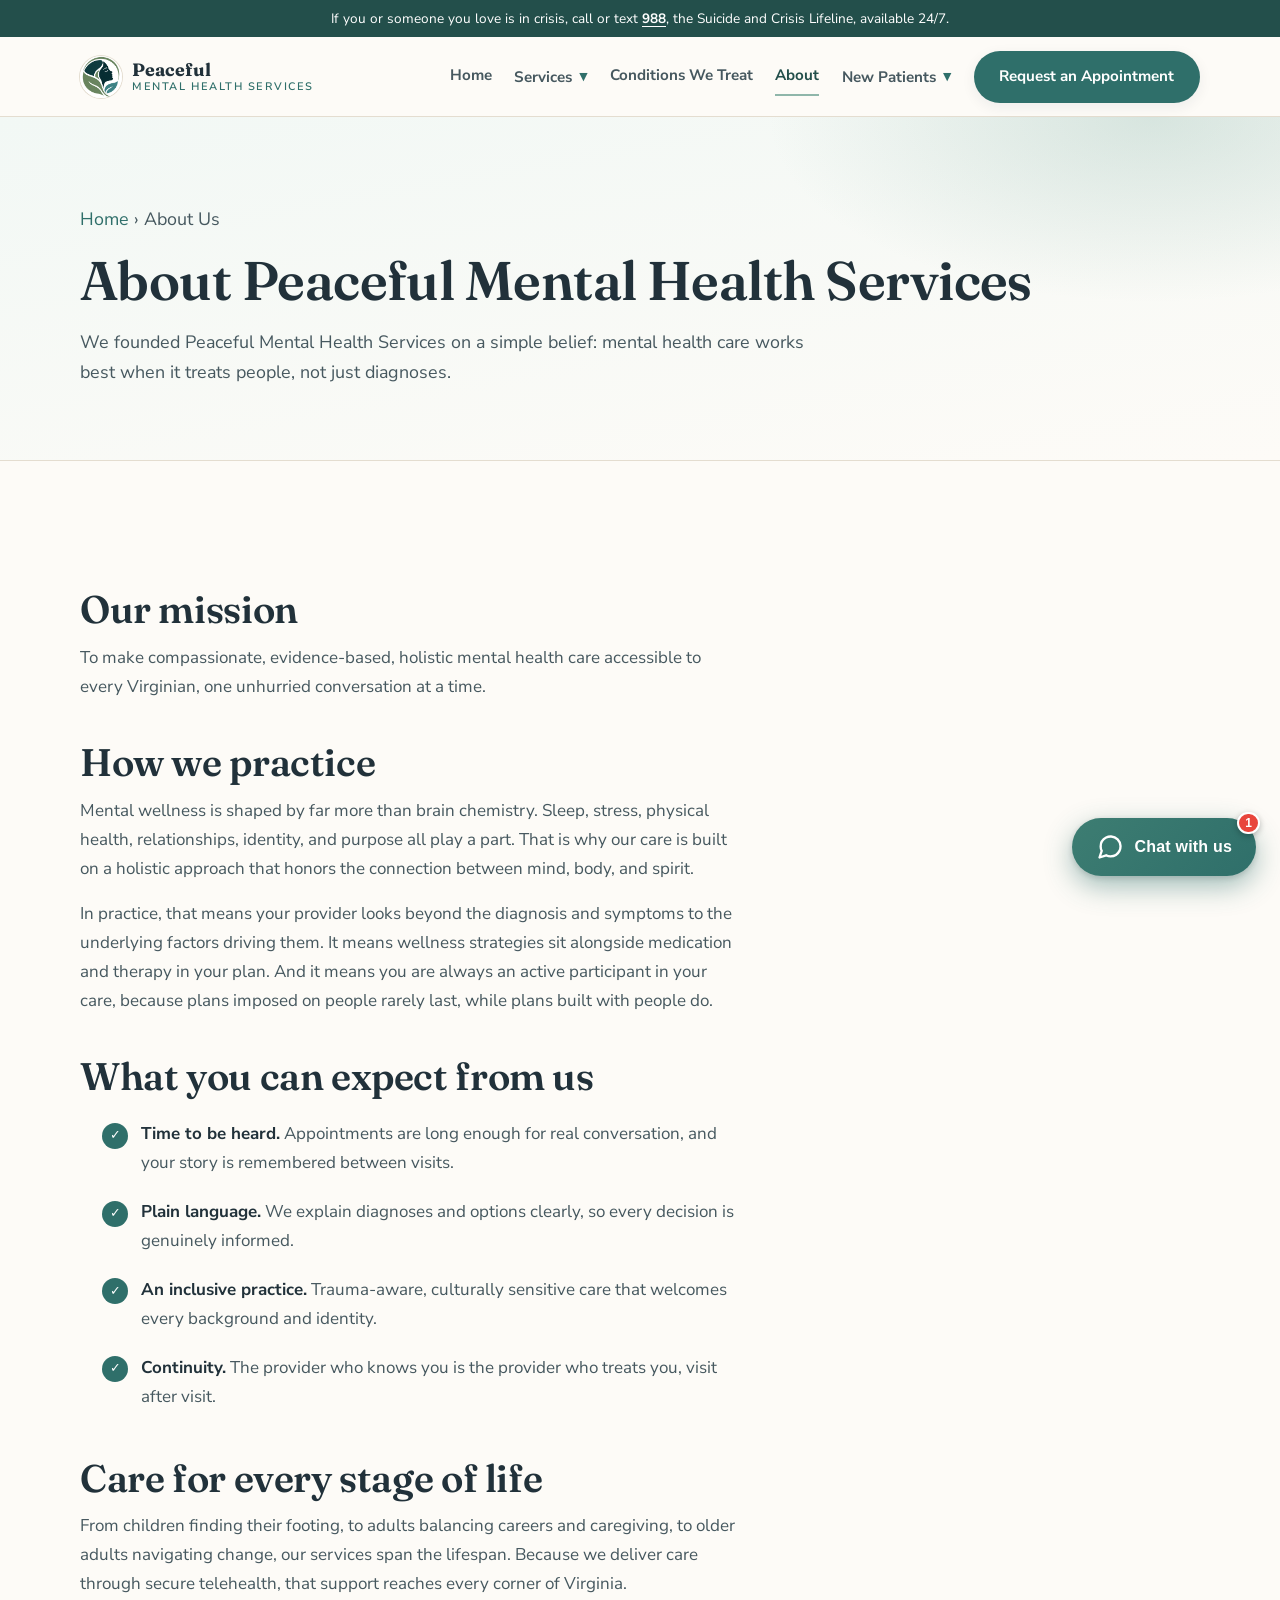
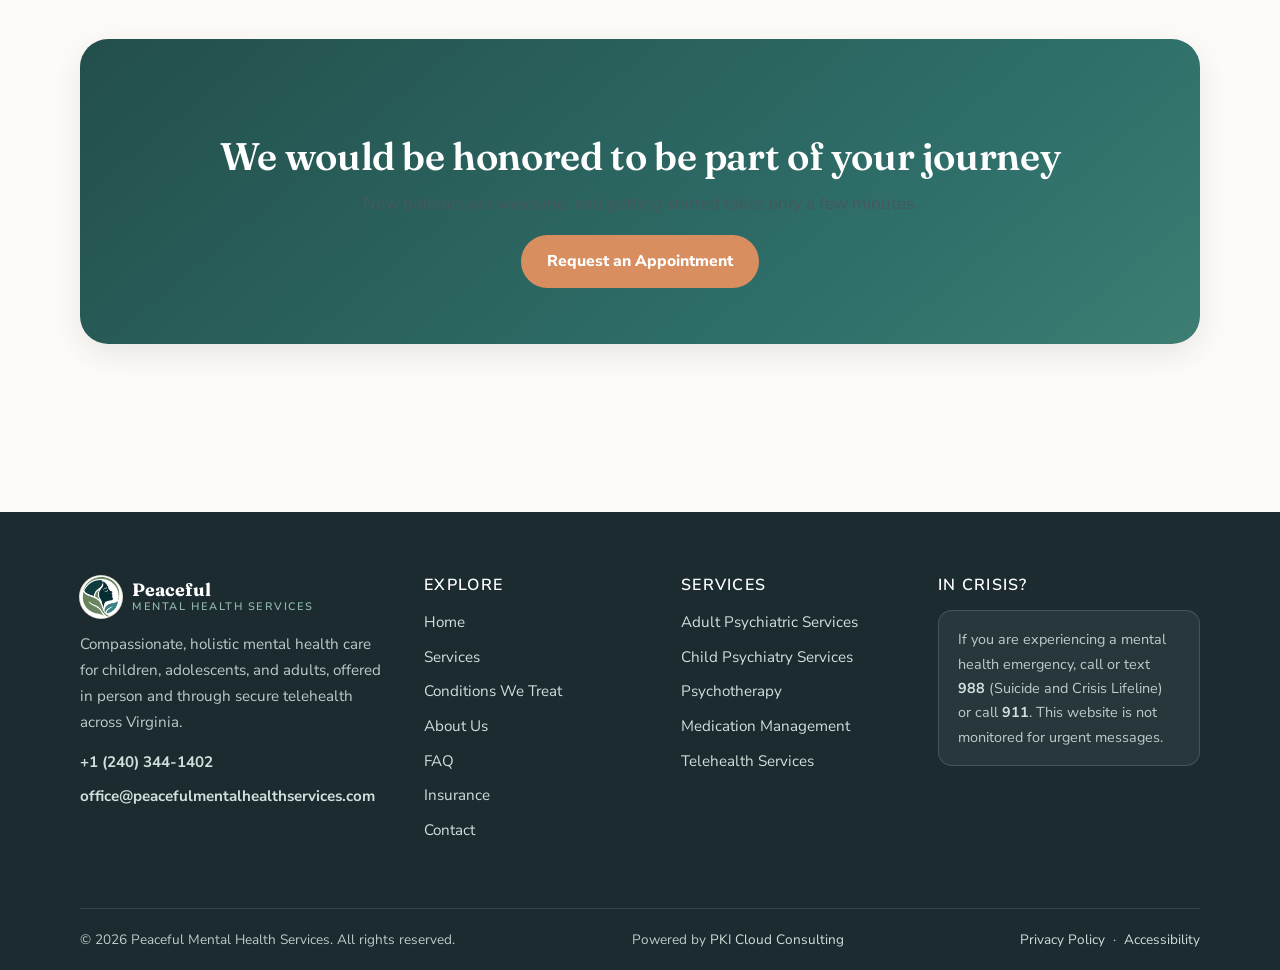
==== about/index.html @ 59f09459 "Pure white text on all teal bands Force every light-on-teal element (CTA subtitle, teal section intr" ====
<!DOCTYPE html>
<html lang="en">
<head>
<meta charset="UTF-8">
<meta name="viewport" content="width=device-width, initial-scale=1.0">
<title>About Us | Peaceful Mental Health Services</title>
<meta name="description" content="Peaceful Mental Health Services delivers compassionate, holistic psychiatric care built on the connection between mind, body, and spirit.">
<link rel="preconnect" href="https://fonts.googleapis.com">
<link rel="preconnect" href="https://fonts.gstatic.com" crossorigin>
<link href="https://fonts.googleapis.com/css2?family=Fraunces:opsz,wght@9..144,500;9..144,600;9..144,700&family=Nunito+Sans:wght@400;700;800&display=swap" rel="stylesheet">
<link rel="icon" href="../assets/img/favicon-32.png" sizes="32x32">
<link rel="icon" href="../assets/img/favicon-192.png" sizes="192x192">
<link rel="apple-touch-icon" href="../assets/img/apple-touch-icon.png">
<meta name="color-scheme" content="light">
<link rel="stylesheet" href="../assets/css/pmhs.css?ver=pmhs-17">
</head>
<body>
<a class="skip-link" href="#main">Skip to main content</a>

<div class="crisis-bar">If you or someone you love is in crisis, call or text <a href="tel:988">988</a>, the Suicide and Crisis Lifeline, available 24/7.</div>

<header class="site-header">
  <div class="container">
    <a class="brand" href="../">
      <span class="brand-mark brand-mark--logo" aria-hidden="true">
        <img src="../assets/img/logo-mark.png" alt="" width="42" height="42">
      </span>
      <span class="brand-name">Peaceful<small>Mental Health Services</small></span>
    </a>
    <button class="nav-toggle" aria-expanded="false" aria-controls="nav" aria-label="Menu" onclick="const n=document.getElementById('nav');const o=n.classList.toggle('open');this.setAttribute('aria-expanded',o)">
      <svg class="nav-toggle__bars" width="24" height="24" viewBox="0 0 24 24" fill="none" stroke="currentColor" stroke-width="2.2" stroke-linecap="round" aria-hidden="true"><path d="M4 6.5h16M4 12h16M4 17.5h16"/></svg>
      <svg class="nav-toggle__close" width="24" height="24" viewBox="0 0 24 24" fill="none" stroke="currentColor" stroke-width="2.2" stroke-linecap="round" aria-hidden="true"><path d="M6 6l12 12M18 6L6 18"/></svg>
    </button>
    <nav class="site-nav" id="nav" aria-label="Main navigation">
      <a href="../" >Home</a>
      <div class="nav-item"><a href="../services/">Services <span class="nav-caret" aria-hidden="true">&#9660;</span></a>
        <div class="nav-drop">
          <a href="../services/#adult">Adult Psychiatric Services</a>
          <a href="../services/#child">Child Psychiatry Services</a>
          <a href="../services/#psychotherapy">Psychotherapy</a>
          <a href="../services/#medication">Medication Management</a>
          <a href="../services/#evaluations">Diagnostic Evaluations</a>
          <a href="../services/#telehealth">Telehealth Services</a>
          <a href="../services/#genesight">GeneSight Testing</a>
          <a href="../services/#oncology">Oncology Psychotherapy</a>
          <a href="../services/#bariatric">Bariatric Surgery Psychological Evaluation</a>
        </div>
      </div>
      <a href="../conditions/" >Conditions We Treat</a>
      <a href="../about/" aria-current="page">About</a>
      <div class="nav-item"><a href="../insurance/">New Patients <span class="nav-caret" aria-hidden="true">&#9660;</span></a>
        <div class="nav-drop">
          <a href="../insurance/">Insurance</a>
          <a href="../faq/">FAQ</a>
        </div>
      </div>
      <a class="btn btn-primary" href="../contact/">Request an Appointment</a>
    </nav>
  </div>
</header>

<main id="main">

  <section class="page-hero">
    <div class="container">
      <p class="breadcrumbs"><a href="../">Home</a> &rsaquo; About Us</p>
      <h1>About Peaceful Mental Health Services</h1>
      <p>We founded Peaceful Mental Health Services on a simple belief: mental health care works best when it treats people, not just diagnoses.</p>
    </div>
  </section>

  <section class="section">
    <div class="container prose">
      <h2>Our mission</h2>
      <p>To make compassionate, evidence-based, holistic mental health care accessible to every Virginian, one unhurried conversation at a time.</p>

      <h2>How we practice</h2>
      <p>Mental wellness is shaped by far more than brain chemistry. Sleep, stress, physical health, relationships, identity, and purpose all play a part. That is why our care is built on a holistic approach that honors the connection between mind, body, and spirit.</p>
      <p>In practice, that means your provider looks beyond the diagnosis and symptoms to the underlying factors driving them. It means wellness strategies sit alongside medication and therapy in your plan. And it means you are always an active participant in your care, because plans imposed on people rarely last, while plans built with people do.</p>

      <h2>What you can expect from us</h2>
      <ul class="checklist" style="margin-bottom:1.5rem;">
        <li><span class="check" aria-hidden="true">&#10003;</span><span><strong>Time to be heard.</strong> Appointments are long enough for real conversation, and your story is remembered between visits.</span></li>
        <li><span class="check" aria-hidden="true">&#10003;</span><span><strong>Plain language.</strong> We explain diagnoses and options clearly, so every decision is genuinely informed.</span></li>
        <li><span class="check" aria-hidden="true">&#10003;</span><span><strong>An inclusive practice.</strong> Trauma-aware, culturally sensitive care that welcomes every background and identity.</span></li>
        <li><span class="check" aria-hidden="true">&#10003;</span><span><strong>Continuity.</strong> The provider who knows you is the provider who treats you, visit after visit.</span></li>
      </ul>

      <h2>Care for every stage of life</h2>
      <p>From children finding their footing, to adults balancing careers and caregiving, to older adults navigating change, our services span the lifespan. Because we deliver care through secure telehealth, that support reaches every corner of Virginia.</p>

      <div class="cta-band" style="margin-top:2.5rem;">
        <h2>We would be honored to be part of your journey</h2>
        <p>New patients are welcome, and getting started takes only a few minutes.</p>
        <a class="btn btn-accent" href="../contact/">Request an Appointment</a>
      </div>
    </div>
  </section>

</main>

<footer class="site-footer">
  <div class="container footer-grid">
    <div class="footer-brand">
      <a class="brand" href="../">
        <span class="brand-mark brand-mark--logo" aria-hidden="true">
          <img src="../assets/img/logo-mark.png" alt="" width="42" height="42">
        </span>
        <span class="brand-name" style="color:#fff;">Peaceful<small style="color:#8fb6aa;">Mental Health Services</small></span>
      </a>
      <p>Compassionate, holistic mental health care for children, adolescents, and adults, offered in person and through secure telehealth across Virginia.</p>
      <ul class="footer-contact">
        <li><a href="tel:+12403441402">+1 (240) 344-1402</a></li>
        <li><a href="mailto:office@peacefulmentalhealthservices.com">office@peacefulmentalhealthservices.com</a></li>
      </ul>
    </div>
    <div>
      <h3>Explore</h3>
      <ul>
        <li><a href="../">Home</a></li>
        <li><a href="../services/">Services</a></li>
        <li><a href="../conditions/">Conditions We Treat</a></li>
        <li><a href="../about/">About Us</a></li>
        <li><a href="../faq/">FAQ</a></li>
        <li><a href="../insurance/">Insurance</a></li>
        <li><a href="../contact/">Contact</a></li>
      </ul>
    </div>
    <div>
      <h3>Services</h3>
      <ul>
        <li><a href="../services/#adult">Adult Psychiatric Services</a></li>
        <li><a href="../services/#child">Child Psychiatry Services</a></li>
        <li><a href="../services/#psychotherapy">Psychotherapy</a></li>
        <li><a href="../services/#medication">Medication Management</a></li>
        <li><a href="../services/#telehealth">Telehealth Services</a></li>
      </ul>
    </div>
    <div>
      <h3>In crisis?</h3>
      <div class="footer-crisis">
        <p>If you are experiencing a mental health emergency, call or text <a href="tel:988"><strong>988</strong></a> (Suicide and Crisis Lifeline) or call <a href="tel:911"><strong>911</strong></a>. This website is not monitored for urgent messages.</p>
      </div>
    </div>
  </div>
  <div class="container footer-bottom">
    <span>&copy; 2026 Peaceful Mental Health Services. All rights reserved.</span>
    <span>Powered by <a href="https://pkicloudconsulting.com/" target="_blank" rel="noopener">PKI Cloud Consulting</a></span>
    <span><a href="../privacy-policy/">Privacy Policy</a> &nbsp;&middot;&nbsp; <a href="../accessibility/">Accessibility</a></span>
  </div>
</footer>

<!-- ===== Peaceful assistant chatbot ===== -->
<link rel="stylesheet" href="../assets/chatbot/pmhs-chatbot.css?ver=pmhs-1">
<div id="pm-chat" data-base="../" aria-live="polite">
  <button id="pm-chat-toggle" aria-label="Open help chat" aria-expanded="false">
    <span class="pm-chat-toggle__ring" aria-hidden="true"></span>
    <svg class="pm-chat-toggle__icon" viewBox="0 0 24 24" width="28" height="28" fill="none" stroke="currentColor" stroke-width="2" stroke-linecap="round" stroke-linejoin="round"><path d="M21 11.5a8.38 8.38 0 0 1-.9 3.8 8.5 8.5 0 0 1-7.6 4.7 8.38 8.38 0 0 1-3.8-.9L3 21l1.9-5.7a8.38 8.38 0 0 1-.9-3.8 8.5 8.5 0 0 1 4.7-7.6 8.38 8.38 0 0 1 3.8-.9h.5a8.48 8.48 0 0 1 8 8v.5z"/></svg>
    <span class="pm-chat-toggle__label">Chat with us</span>
    <span class="pm-chat-badge" aria-hidden="true">1</span>
  </button>
  <section id="pm-chat-panel" role="dialog" aria-label="Peaceful Mental Health Services help chat" hidden>
    <header id="pm-chat-head">
      <span class="pm-chat-avatar" aria-hidden="true">
        <svg viewBox="0 0 24 24" width="22" height="22" fill="none" stroke="currentColor" stroke-width="1.8" stroke-linecap="round"><path d="M12 21c-5-3.5-8-6.8-8-10.5C4 7 6 5 8.5 5c1.4 0 2.7.7 3.5 1.8C12.8 5.7 14.1 5 15.5 5 18 5 20 7 20 10.5c0 3.7-3 7-8 10.5z"/></svg>
      </span>
      <div class="pm-chat-head__text">
        <strong>Peaceful Assistant</strong>
        <span><i class="pm-chat-dot"></i>Online, typically replies instantly</span>
      </div>
      <button id="pm-chat-close" aria-label="Close chat">&times;</button>
    </header>
    <div id="pm-chat-log"></div>
    <div id="pm-chat-suggestions" aria-label="Quick questions"></div>
    <form id="pm-chat-form" autocomplete="off">
      <input id="pm-chat-input" type="text" placeholder="Type your question" aria-label="Type your question">
      <button type="submit" aria-label="Send">
        <svg viewBox="0 0 24 24" width="20" height="20" fill="none" stroke="currentColor" stroke-width="2" stroke-linecap="round" stroke-linejoin="round"><line x1="22" y1="2" x2="11" y2="13"/><polygon points="22 2 15 22 11 13 2 9 22 2"/></svg>
      </button>
    </form>
  </section>
</div>
<script src="../assets/chatbot/pmhs-chatbot.js?ver=pmhs-3" defer></script>

</body>
</html>
---- assets/css/pmhs.css ----
/* Peaceful Mental Health Services - design system
   Palette: deep calm teal, warm sand, soft sage. Type: Fraunces display, Nunito Sans body. */

:root {
  --ink: #21313a;
  --ink-soft: #46585f;
  --teal: #2f6f6a;
  --teal-dark: #234f4b;
  --teal-tint: #e3efec;
  --sage: #8fb6aa;
  --sand: #f7f2e9;
  --cream: #fdfbf7;
  --apricot: #d98e5f;
  --apricot-dark: #b56f43;
  --white: #ffffff;
  --line: #e4ddd0;
  --shadow: 0 10px 30px rgba(33, 49, 58, 0.10);
  --shadow-soft: 0 4px 14px rgba(33, 49, 58, 0.07);
  --radius: 18px;
  --radius-lg: 28px;
  --measure: 66ch;
}

* { margin: 0; padding: 0; box-sizing: border-box; }

:root { color-scheme: only light; }

html { scroll-behavior: smooth; }

body {
  font-family: "Nunito Sans", "Segoe UI", system-ui, sans-serif;
  font-size: 1.0625rem;
  line-height: 1.7;
  color: var(--ink);
  background: var(--cream);
  -webkit-font-smoothing: antialiased;
}

h1, h2, h3, .display {
  font-family: "Fraunces", Georgia, serif;
  font-weight: 600;
  line-height: 1.15;
  color: var(--ink);
  letter-spacing: -0.01em;
}

h1 { font-size: clamp(2.2rem, 5vw, 3.4rem); }
h2 { font-size: clamp(1.7rem, 3.5vw, 2.4rem); }
h3 { font-size: 1.25rem; }

p { max-width: var(--measure); }

a { color: var(--teal); text-decoration-thickness: 1px; text-underline-offset: 3px; }
a:hover { color: var(--teal-dark); }

img, svg { max-width: 100%; display: block; }

.container { width: min(1120px, 92%); margin-inline: auto; }

.skip-link {
  position: absolute; left: -9999px; top: 0; z-index: 200;
  background: var(--teal-dark); color: #fff; padding: 0.6rem 1rem; border-radius: 0 0 10px 0;
}
.skip-link:focus { left: 0; }

/* ---------- Header ---------- */

.crisis-bar {
  background: var(--teal-dark);
  color: #ffffff;
  font-size: 0.85rem;
  text-align: center;
  padding: 0.45rem 1rem;
}
.crisis-bar a { color: #fff; font-weight: 700; }

.site-header {
  position: sticky; top: 0; z-index: 100;
  background: rgba(253, 251, 247, 0.92);
  backdrop-filter: blur(10px);
  border-bottom: 1px solid var(--line);
}
.site-header .container {
  display: flex; align-items: center; justify-content: space-between;
  padding-block: 0.85rem; gap: 1rem;
}

.brand { display: flex; align-items: center; gap: 0.65rem; text-decoration: none; }
.brand-mark {
  width: 42px; height: 42px; flex: none;
  display: grid; place-items: center;
  background: linear-gradient(140deg, var(--teal), var(--sage));
  border-radius: 50% 50% 50% 12px;
  color: #fff;
}
.brand-mark--logo { background: #fff; border-radius: 50%; overflow: hidden; box-shadow: 0 0 0 1px var(--line); }
.brand-mark--logo img { width: 100%; height: 100%; object-fit: cover; }
.brand-name {
  font-family: "Fraunces", Georgia, serif;
  font-size: 1.12rem; font-weight: 700; color: var(--ink); line-height: 1.15;
}
.brand-name small { display: block; font-family: "Nunito Sans", sans-serif; font-size: 0.68rem; font-weight: 600; letter-spacing: 0.14em; text-transform: uppercase; color: var(--teal); }

.site-nav { display: flex; align-items: center; gap: 1.4rem; }
.site-nav a {
  text-decoration: none; color: var(--ink-soft); font-weight: 700; font-size: 0.95rem;
  padding-block: 0.3rem; border-bottom: 2px solid transparent;
}
.site-nav a:hover, .site-nav a[aria-current="page"] { color: var(--teal-dark); border-bottom-color: var(--sage); }
.site-nav a.btn { color: #fff; border-bottom: none; padding-block: 0.8rem; }
.site-nav a.btn:hover { color: #fff; border-bottom: none; }

.nav-toggle { display: none; background: none; border: 1px solid var(--line); border-radius: 10px; padding: 0.5rem 0.55rem; cursor: pointer; color: var(--teal-dark); }
.nav-toggle svg { display: block; }
.nav-toggle .nav-toggle__close { display: none; }
.nav-toggle[aria-expanded="true"] .nav-toggle__bars { display: none; }
.nav-toggle[aria-expanded="true"] .nav-toggle__close { display: block; }

/* nav dropdowns (Services, New Patients) */
.nav-item { position: relative; }
.nav-caret { display: inline-block; font-size: 0.72em; color: var(--teal); margin-left: 0.2rem; transform: translateY(-1px); transition: transform 0.15s ease; }
.nav-item:hover .nav-caret, .nav-item:focus-within .nav-caret { transform: translateY(-1px) rotate(180deg); }
.nav-drop {
  position: absolute; top: 100%; left: -0.8rem; z-index: 130;
  min-width: 280px; padding: 0.75rem; margin-top: 0.5rem;
  background: var(--white); border: 1px solid var(--line); border-radius: 16px;
  box-shadow: var(--shadow); display: none;
}
.nav-drop::before { content: ""; position: absolute; top: -0.55rem; left: 0; right: 0; height: 0.55rem; }
.nav-item:hover .nav-drop, .nav-item:focus-within .nav-drop { display: grid; gap: 0.15rem; }
.site-nav .nav-drop a {
  display: block; padding: 0.6rem 0.95rem; border-radius: 10px; border-bottom: none;
  font-size: 0.92rem; white-space: nowrap;
}
.site-nav .nav-drop a:hover, .site-nav .nav-drop a[aria-current="page"] { background: var(--teal-tint); color: var(--teal-dark); border-bottom: none; }

/* ---------- Buttons ---------- */

.btn {
  display: inline-block; text-decoration: none; font-weight: 800; font-size: 0.98rem;
  padding: 0.8rem 1.6rem; border-radius: 999px; transition: transform 0.15s ease, box-shadow 0.15s ease, background 0.15s ease;
}
.btn:active { transform: translateY(1px); }
.btn-primary { background: var(--teal); color: #fff; box-shadow: var(--shadow-soft); }
.btn-primary:hover { background: var(--teal-dark); color: #fff; box-shadow: var(--shadow); }
.btn-accent { background: var(--apricot); color: #fff; }
.btn-accent:hover { background: var(--apricot-dark); color: #fff; }
.btn-ghost { border: 2px solid var(--teal); color: var(--teal-dark); }
.btn-ghost:hover { background: var(--teal-tint); }

/* ---------- Hero ---------- */

.hero {
  position: relative; overflow: hidden;
  background:
    radial-gradient(60% 90% at 85% 10%, rgba(143, 182, 170, 0.35), transparent 65%),
    radial-gradient(50% 80% at 10% 90%, rgba(217, 142, 95, 0.16), transparent 60%),
    linear-gradient(170deg, #f2f8f5 0%, var(--cream) 60%);
  padding: clamp(3.5rem, 8vw, 6.5rem) 0 0;
}
.hero-grid { display: grid; grid-template-columns: 1.1fr 0.9fr; gap: 3rem; align-items: center; }
.hero-eyebrow {
  display: inline-block; background: var(--teal-tint); color: var(--teal-dark);
  font-weight: 800; font-size: 0.8rem; letter-spacing: 0.12em; text-transform: uppercase;
  padding: 0.35rem 0.9rem; border-radius: 999px; margin-bottom: 1.2rem;
}
.hero p.lede { font-size: 1.18rem; color: var(--ink-soft); margin: 1.2rem 0 1.8rem; }
.hero-ctas { display: flex; flex-wrap: wrap; gap: 0.9rem; margin-bottom: 1.4rem; }
.hero-note { font-size: 0.9rem; color: var(--ink-soft); }
.hero-art { position: relative; min-height: 320px; }
.hero-wave { display: block; margin-top: clamp(2rem, 5vw, 4rem); }

/* Photo hero: full-bleed background image behind white copy, like the reference site.
   The hero keeps the photo's aspect ratio so the image (and the laptop screen in it)
   scales with the viewport instead of being cropped; only a light veil sits on top
   so the photo stays clearly visible. */
.hero-photo {
  position: relative;
  background: var(--teal-dark);
  aspect-ratio: 1570 / 1002;
  min-height: 560px;
  display: flex; flex-direction: column;
}
/* rotating hero slides: stacked cover layers crossfading under the veil */
.hero-slides { position: absolute; inset: 0; z-index: 0; overflow: hidden; }
.hero-slide {
  position: absolute; inset: 0; opacity: 0;
  background-position: center; background-size: cover; background-repeat: no-repeat;
  transition: opacity 1.2s ease;
}
.hero-slide.is-active { opacity: 1; }
.hero-slide--telehealth { background-image: url("../img/hero-telehealth-1.jpeg"); }
.hero-slide--office { background-image: url("../img/hero-office-1.jpeg"); }
.hero-slide--family { background-image: url("../img/hero-family-1.jpeg"); }
.hero-photo::before {
  content: ""; position: absolute; inset: 0; z-index: 1;
  background: linear-gradient(100deg, rgba(27, 43, 48, 0.68) 0%, rgba(27, 43, 48, 0.44) 45%, rgba(27, 43, 48, 0.16) 72%, rgba(27, 43, 48, 0.10) 100%);
}
.hero-photo .container, .hero-photo .hero-wave { position: relative; z-index: 2; }
.hero-copy { max-width: 620px; text-shadow: 0 1px 14px rgba(27, 43, 48, 0.35); }
.hero-photo .hero-eyebrow { background: rgba(253, 251, 247, 0.16); color: #fff; backdrop-filter: blur(4px); }
.hero-photo h1 { color: #fff; }
.hero-copy .lede-strong { font-weight: 800; color: #fff; margin-bottom: 0.6rem; }
.hero-copy p.lede { margin-top: 1.1rem; margin-bottom: 0; color: #ffffff; }
.hero-copy .hero-ctas { margin-top: 1.8rem; }
.hero-photo .hero-note { color: #ffffff; }
.hero-photo .btn-ghost { border-color: #fff; color: #fff; text-shadow: none; }
.hero-photo .btn-ghost:hover { background: rgba(255, 255, 255, 0.18); }
.hero-photo .hero-wave { margin-top: auto; }
@media (max-width: 900px) {
  /* keep the subject (face + laptop) in frame on narrow screens, like the reference site:
     cover-crop anchored at 55% x, taller hero, and a top-heavy veil so the lower image shows */
  .hero-photo { aspect-ratio: auto; min-height: 580px; padding-bottom: 0.5rem; }
  .hero-slide--telehealth { background-position: 55% center; }
  .hero-photo::before {
    background: linear-gradient(180deg, rgba(27, 43, 48, 0.74) 0%, rgba(27, 43, 48, 0.5) 55%, rgba(27, 43, 48, 0.2) 100%);
  }
}

/* ---------- Sections ---------- */

.section { padding-block: clamp(3rem, 7vw, 5.5rem); }
.section-sand { background: var(--sand); }
.section-teal { background: linear-gradient(160deg, var(--teal-dark), var(--teal)); color: #eaf4f1; }
.section-teal h2, .section-teal h3 { color: #fff; }
.section-teal p { color: #ffffff; }

.section-head { max-width: 720px; margin-bottom: 2.6rem; }
.section-head.center { margin-inline: auto; text-align: center; }
.section-head.center p { margin-inline: auto; }
.eyebrow {
  font-weight: 800; font-size: 0.8rem; letter-spacing: 0.14em; text-transform: uppercase;
  color: var(--apricot-dark); margin-bottom: 0.6rem;
}
.section-teal .eyebrow { color: var(--sage); }
.section-head p { color: var(--ink-soft); margin-top: 0.8rem; }
/* keep intro copy readable on the dark teal band (this rule must follow .section-head p) */
.section-teal .section-head p { color: #ffffff; }

/* ---------- Cards ---------- */

.card-grid { display: grid; grid-template-columns: repeat(3, 1fr); gap: 1.4rem; }
.card-grid.cols-4 { grid-template-columns: repeat(4, 1fr); }
.card-grid.cols-2 { grid-template-columns: repeat(2, 1fr); }

.card {
  background: var(--white); border: 1px solid var(--line); border-radius: var(--radius);
  padding: 1.8rem 1.6rem; box-shadow: var(--shadow-soft);
  transition: transform 0.18s ease, box-shadow 0.18s ease;
}
.card:hover { transform: translateY(-4px); box-shadow: var(--shadow); }
.card h3 { margin-bottom: 0.55rem; }
.card p { font-size: 0.97rem; color: var(--ink-soft); }
.card .card-link { display: inline-block; margin-top: 0.9rem; font-weight: 800; font-size: 0.92rem; text-decoration: none; color: var(--teal); }

/* whole-card links (services grid) */
a.card { display: block; text-decoration: none; color: inherit; }
a.card:hover h3 { color: var(--teal-dark); }
a.card:hover .card-link { text-decoration: underline; text-underline-offset: 3px; }

/* large photo service cards, same recipe as CuraWell's cw-topics cards:
   3-up with wide gaps, 4:5 photo panel, thin accent strip, compact centered body;
   hover = lift + slow photo zoom + gloss sweep across the image */
.svc-photos { --svc-gap: clamp(1.6rem, 4vw, 3.4rem); display: flex; flex-wrap: wrap; justify-content: center; gap: var(--svc-gap); }
.svc-photo-card {
  flex: 0 1 calc((100% - 2 * var(--svc-gap)) / 3);
  display: block; background: var(--white); border-radius: 22px; overflow: hidden;
  box-shadow: 0 10px 30px rgba(33, 49, 58, 0.16);
  text-decoration: none; color: inherit;
  transition: transform 0.3s cubic-bezier(0.2, 0.7, 0.3, 1), box-shadow 0.3s ease;
}
.svc-photo-card:hover { transform: translateY(-8px) scale(1.015); box-shadow: 0 28px 52px rgba(33, 49, 58, 0.24); }
.svc-photo { position: relative; display: block; aspect-ratio: 4 / 5; overflow: hidden; background: var(--teal-tint); }
.svc-photo img { width: 100%; height: 100%; object-fit: cover; display: block; transition: transform 0.55s ease; }
.svc-photo-card:hover .svc-photo img { transform: scale(1.07); }
.svc-photo::after {
  content: ""; position: absolute; top: 0; left: -85%; width: 55%; height: 100%;
  background: linear-gradient(120deg, transparent, rgba(255, 255, 255, 0.42), transparent);
  transform: skewX(-18deg); transition: left 0.65s ease; pointer-events: none;
}
.svc-photo-card:hover .svc-photo::after { left: 135%; }
.svc-photo-body { display: block; padding: 22px 24px 26px; border-top: 3px solid var(--sage); text-align: center; }
.svc-photo-body h3 { font-size: 1.25rem; margin-bottom: 6px; line-height: 1.25; }
.svc-photo-body p { font-size: 0.9rem; line-height: 1.5; color: var(--ink-soft); margin: 0 auto; }
@media (max-width: 820px) {
  .svc-photos { flex-direction: column; align-items: center; }
  .svc-photo-card { flex-basis: auto; width: min(340px, 100%); }
  /* shorter image panels on small screens so cards stay compact */
  .svc-photo { aspect-ratio: 4 / 3; }
}
@media (prefers-reduced-motion: reduce) { .svc-photo-card, .svc-photo img, .svc-photo::after { transition: none; } .svc-photo-card:hover .svc-photo img { transform: none; } }

.icon-chip {
  width: 52px; height: 52px; border-radius: 16px;
  display: grid; place-items: center; margin-bottom: 1.1rem;
  background: var(--teal-tint); color: var(--teal-dark);
}
.card:nth-child(3n+2) .icon-chip { background: #f8e8dc; color: var(--apricot-dark); }
.card:nth-child(3n) .icon-chip { background: #eef3e6; color: #5c7d4f; }

/* condition pills grid */
.pill-grid { display: grid; grid-template-columns: repeat(3, 1fr); gap: 1rem; }
.pill {
  background: var(--white); border: 1px solid var(--line); border-radius: 14px;
  padding: 1.1rem 1.2rem; display: flex; gap: 0.8rem; align-items: flex-start;
  box-shadow: var(--shadow-soft); text-decoration: none; color: var(--ink);
  transition: transform 0.15s ease, border-color 0.15s ease;
}
.pill:hover { transform: translateY(-3px); border-color: var(--sage); color: var(--ink); }
.pill .dot { flex: none; width: 10px; height: 10px; border-radius: 50%; background: var(--sage); margin-top: 0.55rem; }
/* insurer brand icons on the insurance page pills */
.ins-pills .pill { align-items: center; }
.ins-pills .pill .dot { margin-top: 0; margin-inline: 10px; }
.pill .ins-logo { flex: none; width: 30px; height: 30px; border-radius: 7px; overflow: hidden; }
.pill .ins-logo img { width: 100%; height: 100%; object-fit: contain; }
.pill strong { display: block; font-size: 1rem; }
.pill span { font-size: 0.88rem; color: var(--ink-soft); }

/* ---------- Split / approach ---------- */

.split { display: grid; grid-template-columns: 1fr 1fr; gap: 3.2rem; align-items: center; }
.split-art {
  border-radius: var(--radius-lg); overflow: hidden; box-shadow: var(--shadow);
  background: linear-gradient(150deg, var(--teal-tint), var(--sand));
  min-height: 340px; display: grid; place-items: center; padding: 2rem;
}
.checklist { list-style: none; margin-top: 1.4rem; display: grid; gap: 0.9rem; }
.checklist li { display: flex; gap: 0.8rem; align-items: flex-start; color: var(--ink-soft); }
.checklist li strong { color: var(--ink); }
.check {
  flex: none; width: 26px; height: 26px; border-radius: 50%; margin-top: 0.15rem;
  background: var(--teal); color: #fff; display: grid; place-items: center; font-size: 0.8rem; font-weight: 900;
}

/* ---------- Steps ---------- */

.steps { display: grid; grid-template-columns: repeat(3, 1fr); gap: 1.4rem; counter-reset: step; }
.step {
  background: rgba(255, 255, 255, 0.08); border: 1px solid rgba(255, 255, 255, 0.18);
  border-radius: var(--radius); padding: 1.8rem 1.6rem;
}
.step::before {
  counter-increment: step; content: counter(step, decimal-leading-zero);
  font-family: "Fraunces", Georgia, serif; font-size: 2rem; font-weight: 700;
  color: var(--sage); display: block; margin-bottom: 0.6rem;
}

/* ---------- Testimonials ---------- */

.tst-grid { display: grid; grid-template-columns: repeat(3, 1fr); gap: 1.4rem; }
.tst-card {
  position: relative; margin: 0;
  background: var(--white); border: 1px solid var(--line); border-radius: var(--radius);
  padding: 2rem 1.6rem 1.7rem; box-shadow: var(--shadow-soft);
}
.tst-quote {
  position: absolute; top: 0.4rem; right: 1.1rem;
  font-family: "Fraunces", Georgia, serif; font-size: 4.4rem; line-height: 1;
  color: var(--teal-tint); pointer-events: none;
}
.tst-stars { color: #f2b01e; font-size: 1rem; letter-spacing: 3px; margin-bottom: 0.8rem; }
.tst-text { border: none; margin: 0 0 1.3rem; font-size: 0.97rem; color: var(--ink-soft); }
.tst-person { display: flex; align-items: center; gap: 0.8rem; }
.tst-avatar { flex: none; }
.tst-avatar img { width: 52px; height: 52px; border-radius: 50%; object-fit: cover; border: 2px solid var(--teal-tint); }
.tst-name { font-weight: 800; color: var(--ink); }
.tst-role { font-size: 0.85rem; color: var(--ink-soft); }

/* ---------- CTA band ---------- */

.cta-band {
  background: linear-gradient(140deg, var(--teal-dark), var(--teal) 70%, #3d7d72);
  border-radius: var(--radius-lg); color: #fff;
  padding: clamp(2.2rem, 5vw, 3.5rem); text-align: center;
  box-shadow: var(--shadow);
}
.cta-band h2 { color: #fff; margin-bottom: 0.7rem; }
.cta-band p { color: #ffffff; margin: 0 auto 1.6rem; }

/* ---------- Detail pages ---------- */

.page-hero {
  background:
    radial-gradient(50% 90% at 90% 0%, rgba(143, 182, 170, 0.3), transparent 60%),
    linear-gradient(170deg, #f2f8f5, var(--cream));
  padding: clamp(2.8rem, 6vw, 4.5rem) 0;
  border-bottom: 1px solid var(--line);
}
.page-hero p { color: var(--ink-soft); margin-top: 0.9rem; font-size: 1.12rem; }
.breadcrumbs { font-size: 0.85rem; color: var(--ink-soft); margin-bottom: 1rem; }
.breadcrumbs a { color: var(--teal); text-decoration: none; }

.prose h2 { margin: 2.4rem 0 0.8rem; }
.prose h3 { margin: 1.8rem 0 0.5rem; }
.prose p, .prose ul, .prose ol { margin-bottom: 1rem; color: var(--ink-soft); max-width: var(--measure); }
.prose ul, .prose ol { padding-left: 1.4rem; }
.prose li { margin-bottom: 0.35rem; }
.prose strong { color: var(--ink); }

.service-block {
  display: grid; grid-template-columns: 64px 1fr; gap: 1.4rem;
  padding: 1.8rem 0; border-bottom: 1px solid var(--line);
}
.service-block:last-child { border-bottom: none; }
.service-block h3 { font-size: 1.35rem; margin-bottom: 0.4rem; }
.service-block p { color: var(--ink-soft); }

/* ---------- Forms ---------- */

.form-card {
  background: var(--white); border: 1px solid var(--line); border-radius: var(--radius-lg);
  padding: 2rem; box-shadow: var(--shadow-soft);
}
.form-grid { display: grid; grid-template-columns: 1fr 1fr; gap: 1rem 1.2rem; }
.form-grid .full { grid-column: 1 / -1; }
label { font-weight: 700; font-size: 0.9rem; display: block; margin-bottom: 0.3rem; }
input, select, textarea {
  width: 100%; font: inherit; color: var(--ink);
  border: 1.5px solid var(--line); border-radius: 12px; padding: 0.7rem 0.9rem; background: var(--cream);
}
input:focus, select:focus, textarea:focus { outline: 3px solid rgba(47, 111, 106, 0.25); border-color: var(--teal); }

/* ---------- FAQ ---------- */

details.faq {
  background: var(--white); border: 1px solid var(--line); border-radius: 14px;
  padding: 1.1rem 1.4rem; margin-bottom: 0.9rem;
}
details.faq summary { font-weight: 800; cursor: pointer; list-style: none; display: flex; justify-content: space-between; gap: 1rem; }
details.faq summary::after { content: "+"; font-size: 1.3rem; color: var(--teal); flex: none; }
details.faq[open] summary::after { content: "\2013"; }
details.faq p { margin-top: 0.8rem; color: var(--ink-soft); }

/* ---------- Footer ---------- */

.site-footer { background: #1b2b30; color: #b9cdc9; margin-top: clamp(3rem, 7vw, 5rem); }
.footer-grid {
  display: grid; grid-template-columns: 1.4fr 1fr 1fr 1.2fr; gap: 2.4rem;
  padding-block: clamp(2.5rem, 6vw, 4rem);
}
.site-footer h3 { color: #fff; font-size: 1rem; font-family: "Nunito Sans", sans-serif; letter-spacing: 0.08em; text-transform: uppercase; margin-bottom: 1rem; }
.site-footer a { color: #cfe0dc; text-decoration: none; }
.site-footer a:hover { color: #fff; text-decoration: underline; }
.site-footer ul { list-style: none; display: grid; gap: 0.55rem; font-size: 0.95rem; }
.footer-brand p { font-size: 0.95rem; max-width: 34ch; margin-top: 0.9rem; }
.footer-brand .brand { text-decoration: none; }
.footer-contact { margin-top: 0.9rem; }
.footer-contact a { font-weight: 700; }
.footer-crisis {
  background: rgba(255, 255, 255, 0.06); border: 1px solid rgba(255, 255, 255, 0.14);
  border-radius: 14px; padding: 1rem 1.2rem; font-size: 0.9rem;
}
.footer-bottom {
  border-top: 1px solid rgba(255, 255, 255, 0.12);
  padding-block: 1.2rem; font-size: 0.85rem;
  display: flex; flex-wrap: wrap; gap: 1rem; justify-content: space-between;
}

/* ---------- Responsive ---------- */

@media (max-width: 900px) {
  .hero-grid, .split { grid-template-columns: 1fr; }
  .hero-art { display: none; }
  .card-grid, .card-grid.cols-4, .tst-grid { grid-template-columns: repeat(2, 1fr); }
  .pill-grid { grid-template-columns: repeat(2, 1fr); }
  .steps { grid-template-columns: 1fr; }
  .footer-grid { grid-template-columns: 1fr 1fr; }
}

@media (max-width: 640px) {
  /* fluid phone type: sizes track the viewport width so copy always fits,
     and the hero image stays visible behind a lighter veil */
  body { font-size: clamp(0.9rem, 3.9vw, 1rem); }
  h1 { font-size: clamp(1.45rem, 6.6vw, 1.85rem); }
  h2 { font-size: clamp(1.25rem, 5.4vw, 1.5rem); }
  h3 { font-size: clamp(1.05rem, 4.6vw, 1.25rem); }
  .crisis-bar { font-size: 0.72rem; }
  .hero-eyebrow { font-size: clamp(0.56rem, 2.6vw, 0.68rem); padding: 0.28rem 0.7rem; margin-bottom: 0.9rem; }
  .hero-copy .lede-strong { font-size: clamp(0.95rem, 4.2vw, 1.05rem); }
  .hero-copy p.lede { font-size: clamp(0.85rem, 3.8vw, 0.95rem); margin-top: 0.8rem; }
  .hero-copy .hero-ctas { margin-top: 1.2rem; gap: 0.7rem; }
  .hero-copy .btn { font-size: 0.88rem; padding: 0.68rem 1.25rem; }
  .hero-note { font-size: 0.74rem; }
  .hero-photo { min-height: 540px; }
  .hero-photo::before {
    background: linear-gradient(180deg, rgba(27, 43, 48, 0.7) 0%, rgba(27, 43, 48, 0.42) 55%, rgba(27, 43, 48, 0.14) 100%);
  }
  .site-nav {
    display: none; position: absolute; top: 100%; left: 0; right: 0;
    background: var(--cream); border-bottom: 1px solid var(--line);
    flex-direction: column; align-items: flex-start; padding: 1.2rem 1.6rem; gap: 1rem;
  }
  .site-nav.open { display: flex; }
  .nav-toggle { display: block; }
  /* dropdowns become indented inline lists inside the open mobile menu */
  .nav-drop {
    display: block; position: static; min-width: 0; margin-top: 0.2rem; padding: 0 0 0 1rem;
    background: transparent; border: none; box-shadow: none;
  }
  .nav-drop::before { display: none; }
  .site-nav .nav-drop a { white-space: normal; padding: 0.3rem 0.4rem; }
  .card-grid, .card-grid.cols-4, .card-grid.cols-2, .pill-grid, .form-grid, .tst-grid { grid-template-columns: 1fr; }
  .footer-grid { grid-template-columns: 1fr; }
  .service-block { grid-template-columns: 1fr; }
}

@media (prefers-reduced-motion: reduce) {
  html { scroll-behavior: auto; }
  .card, .pill, .btn { transition: none; }
}
---- assets/chatbot/pmhs-chatbot.css ----
/* Peaceful Mental Health Services chatbot */
#pm-chat *{box-sizing:border-box}
#pm-chat{position:fixed;right:24px;bottom:24px;z-index:99999;
  font-family:"Nunito Sans",-apple-system,BlinkMacSystemFont,"Segoe UI",sans-serif}

/* ---------- Launcher ---------- */
#pm-chat-toggle{position:relative;display:flex;align-items:center;gap:10px;border:0;cursor:pointer;
  background:linear-gradient(135deg,#3d7d72 0%,#2f6f6a 100%);color:#ffffff;font-weight:800;font-size:16px;
  padding:15px 24px;border-radius:999px;
  box-shadow:0 10px 28px rgba(47,111,106,.45),0 2px 6px rgba(0,0,0,.15);
  transition:transform .18s ease,box-shadow .18s ease}
#pm-chat-toggle:hover{transform:translateY(-2px) scale(1.03);
  box-shadow:0 14px 34px rgba(47,111,106,.55),0 3px 8px rgba(0,0,0,.2)}
#pm-chat-toggle:active{transform:translateY(0) scale(.99)}
.pm-chat-toggle__icon{flex:0 0 auto}
.pm-chat-toggle__label{white-space:nowrap;letter-spacing:.2px}

/* pulsing attention ring behind the launcher */
.pm-chat-toggle__ring{position:absolute;inset:0;border-radius:999px;background:#8fb6aa;
  z-index:-1;opacity:.55;animation:pm-pulse 2.2s ease-out infinite}
@keyframes pm-pulse{0%{transform:scale(1);opacity:.55}70%{transform:scale(1.35);opacity:0}100%{opacity:0}}

/* unread badge */
.pm-chat-badge{position:absolute;top:-6px;right:-4px;min-width:22px;height:22px;padding:0 6px;
  background:#e8453c;color:#fff;font-size:12px;font-weight:800;border-radius:999px;
  display:flex;align-items:center;justify-content:center;border:2px solid #fff;
  box-shadow:0 2px 6px rgba(0,0,0,.25)}
#pm-chat.pm-open .pm-chat-badge,#pm-chat.pm-seen .pm-chat-badge{display:none}
#pm-chat.pm-open .pm-chat-toggle__ring{animation:none;opacity:0}

@media (max-width:480px){
  #pm-chat{right:16px;bottom:16px}
  .pm-chat-toggle__label{display:none}
  #pm-chat-toggle{padding:16px}
}

/* ---------- Panel ---------- */
#pm-chat-panel{position:absolute;right:0;bottom:78px;width:380px;max-width:calc(100vw - 32px);
  height:560px;max-height:calc(100vh - 130px);display:flex;flex-direction:column;
  background:#fff;border-radius:20px;overflow:hidden;
  box-shadow:0 18px 50px rgba(0,0,0,.28);border:1px solid #e3efec;
  transform-origin:bottom right;animation:pm-in .26s cubic-bezier(.18,.89,.32,1.28)}
#pm-chat-panel[hidden]{display:none}
@keyframes pm-in{from{opacity:0;transform:translateY(14px) scale(.94)}to{opacity:1;transform:none}}

#pm-chat-head{display:flex;align-items:center;gap:12px;
  background:linear-gradient(135deg,#3d7d72 0%,#2f6f6a 100%);color:#ffffff;padding:16px 18px}
.pm-chat-avatar{flex:0 0 auto;width:42px;height:42px;border-radius:50%;
  background:rgba(255,255,255,.9);color:#234f4b;display:flex;align-items:center;justify-content:center;
  box-shadow:0 2px 6px rgba(0,0,0,.12)}
.pm-chat-head__text{flex:1;min-width:0}
#pm-chat-head strong{display:block;font-size:17px;line-height:1.2}
#pm-chat-head span{display:flex;align-items:center;gap:6px;font-size:12px;opacity:.85}
.pm-chat-dot{width:8px;height:8px;border-radius:50%;background:#1f7a1f;display:inline-block;
  box-shadow:0 0 0 0 rgba(31,122,31,.6);animation:pm-blink 2s infinite}
@keyframes pm-blink{0%{box-shadow:0 0 0 0 rgba(31,122,31,.55)}70%{box-shadow:0 0 0 6px rgba(31,122,31,0)}100%{box-shadow:0 0 0 0 rgba(31,122,31,0)}}
#pm-chat-close{flex:0 0 auto;background:none;border:0;color:#ffffff;font-size:28px;line-height:1;
  cursor:pointer;padding:0 4px;opacity:.7;transition:opacity .12s}
#pm-chat-close:hover{opacity:1}

/* ---------- Log ---------- */
#pm-chat-log{flex:1;overflow-y:auto;padding:18px;display:flex;flex-direction:column;gap:12px;background:#f7f2e9}
.pm-msg{max-width:86%;padding:11px 14px;border-radius:16px;font-size:14.5px;line-height:1.5;
  white-space:pre-wrap;animation:pm-msg-in .22s ease both}
@keyframes pm-msg-in{from{opacity:0;transform:translateY(6px)}to{opacity:1;transform:none}}
.pm-msg.bot{align-self:flex-start;background:#fff;border:1px solid #e3efec;color:#2a2a2a;
  border-bottom-left-radius:5px;box-shadow:0 1px 3px rgba(0,0,0,.04)}
.pm-msg.user{align-self:flex-end;background:linear-gradient(135deg,#3d7d72,#2f6f6a);color:#ffffff;
  border-bottom-right-radius:5px}
.pm-msg a{color:#234f4b;font-weight:700;text-decoration:underline}

/* typing indicator */
.pm-typing{align-self:flex-start;background:#fff;border:1px solid #e3efec;border-radius:16px;
  border-bottom-left-radius:5px;padding:13px 16px;display:flex;gap:5px}
.pm-typing i{width:7px;height:7px;border-radius:50%;background:#b9c08a;animation:pm-bounce 1.2s infinite}
.pm-typing i:nth-child(2){animation-delay:.18s}.pm-typing i:nth-child(3){animation-delay:.36s}
@keyframes pm-bounce{0%,60%,100%{transform:translateY(0);opacity:.5}30%{transform:translateY(-5px);opacity:1}}

/* ---------- Suggestion chips ---------- */
#pm-chat-suggestions{display:flex;flex-wrap:wrap;gap:7px;padding:12px;border-top:1px solid #eee;
  background:#fff;max-height:148px;overflow-y:auto}
.pm-chip{border:1.5px solid #8fb6aa;background:#fdfbf7;color:#234f4b;font-size:13px;font-weight:700;
  padding:7px 13px;border-radius:999px;cursor:pointer;transition:background .14s,color .14s,transform .1s}
.pm-chip:hover{background:linear-gradient(135deg,#3d7d72,#2f6f6a);color:#ffffff;border-color:transparent}
.pm-chip:active{transform:scale(.96)}
.pm-chip--topic{background:linear-gradient(135deg,#f4f8dc,#eef4c8);border-color:#2f6f6a;font-size:13.5px;padding:9px 15px}
.pm-chip--back{border-color:#e4ddd0;background:#fff;color:#7a7a6a;font-weight:600}
.pm-chip--back:hover{background:#f0f2e4;color:#234f4b;border-color:#8fb6aa}

/* ---------- Input ---------- */
#pm-chat-form{display:flex;gap:8px;padding:12px;border-top:1px solid #eee;background:#fff}
#pm-chat-input{flex:1;border:1.5px solid #e4ddd0;border-radius:999px;padding:11px 16px;font-size:14px;outline:none;
  transition:border-color .14s,box-shadow .14s}
#pm-chat-input:focus{border-color:#8fb6aa;box-shadow:0 0 0 3px rgba(176,201,17,.18)}
#pm-chat-form button{flex:0 0 auto;border:0;cursor:pointer;
  background:linear-gradient(135deg,#3d7d72,#2f6f6a);color:#ffffff;
  width:44px;height:44px;border-radius:50%;display:flex;align-items:center;justify-content:center;
  transition:transform .12s}
#pm-chat-form button:hover{transform:scale(1.06)}
#pm-chat-form button:active{transform:scale(.95)}

@media (prefers-reduced-motion:reduce){
  .pm-chat-toggle__ring,.pm-chat-dot,.pm-msg,#pm-chat-panel,.pm-typing i{animation:none}
}
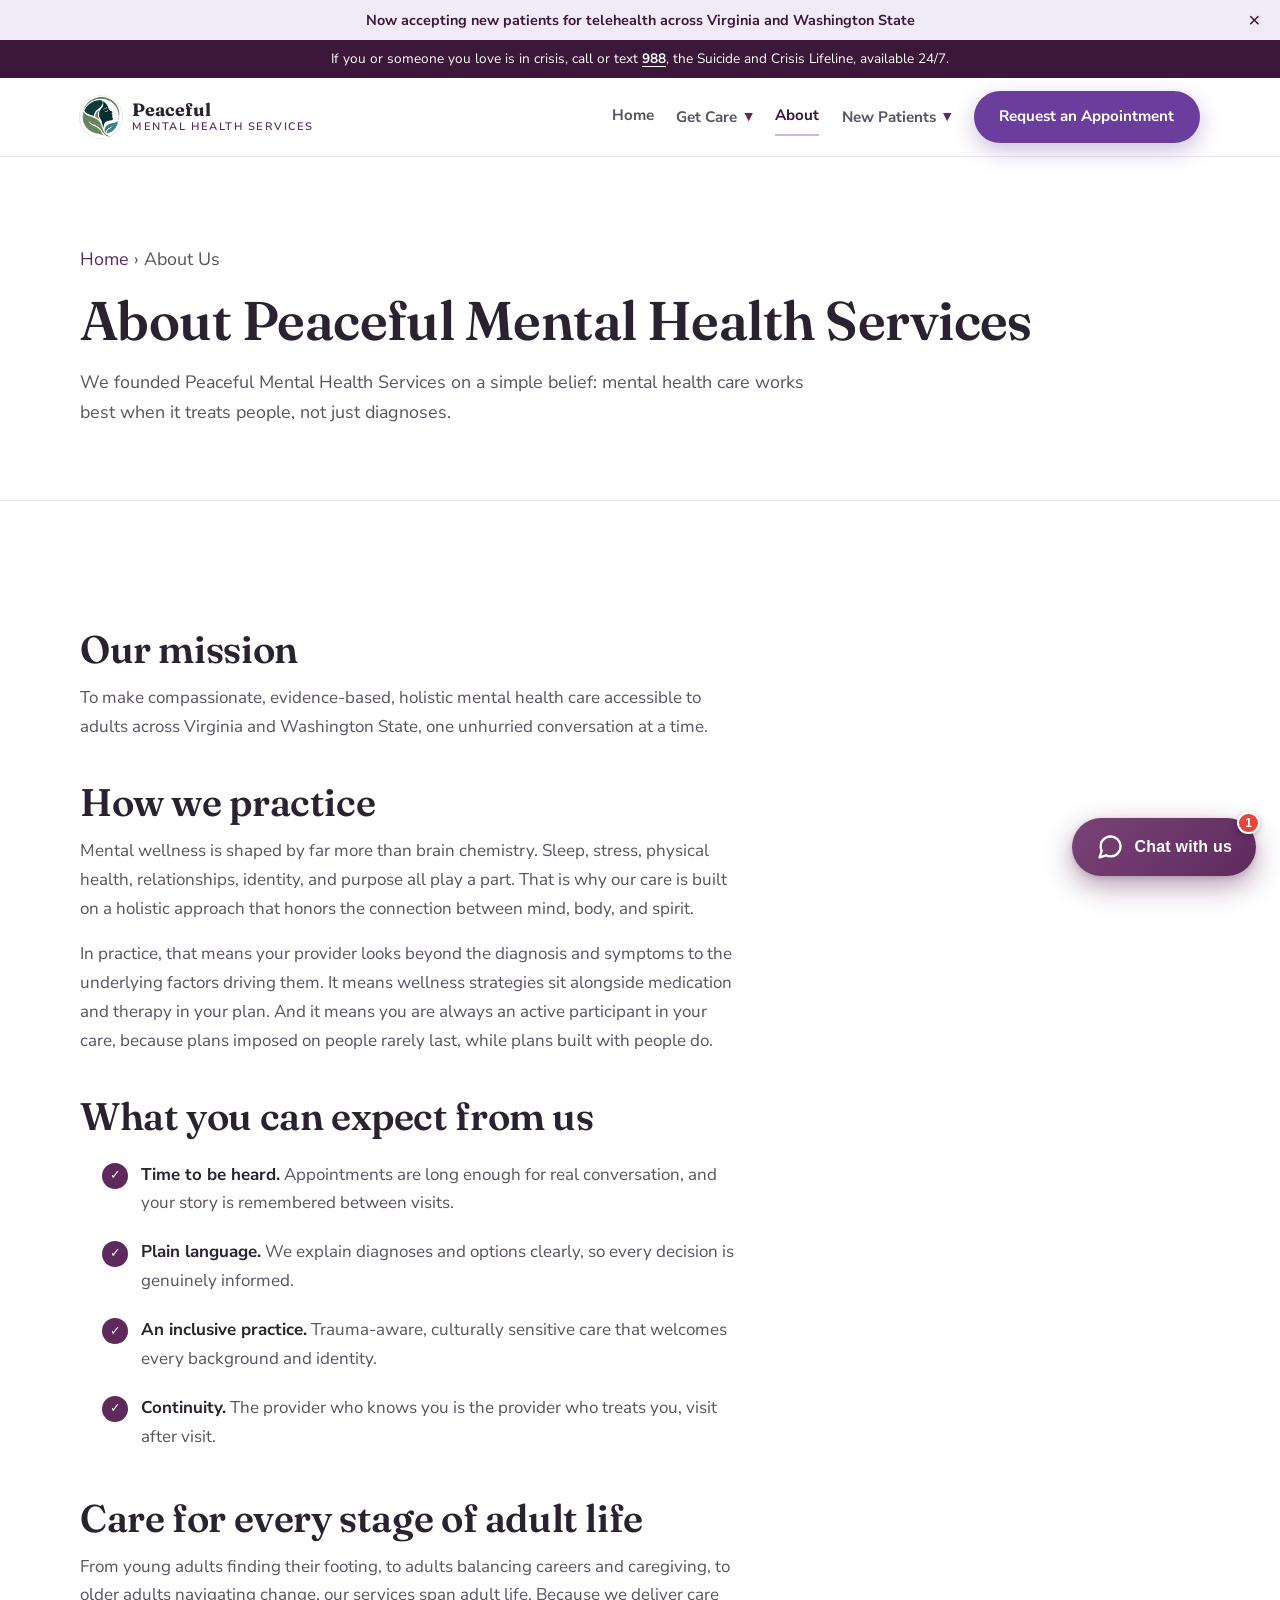
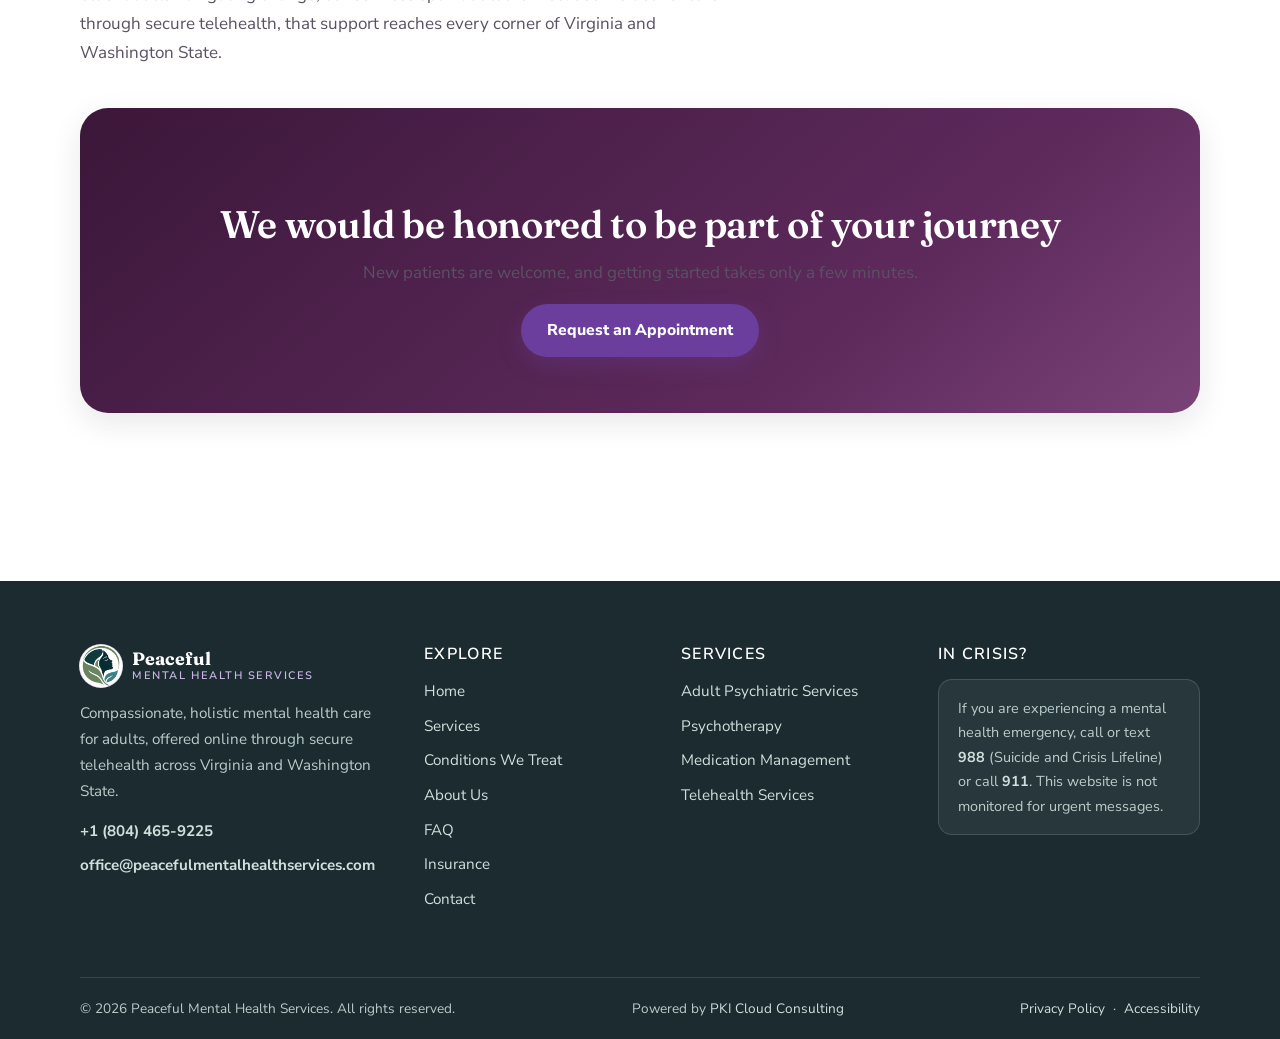
==== commit 87e556bd: "Plum and lavender redesign: telehealth hero, care finder, testimonial carousel" ====
--- a/about/index.html
+++ b/about/index.html
@@ -5,18 +5,24 @@
 <meta name="viewport" content="width=device-width, initial-scale=1.0">
 <title>About Us | Peaceful Mental Health Services</title>
 <meta name="description" content="Peaceful Mental Health Services delivers compassionate, holistic psychiatric care built on the connection between mind, body, and spirit.">
+<link rel="canonical" href="https://pkicloudconsulting.github.io/peacefulmentalhealthservices/about/">
+<meta property="og:url" content="https://pkicloudconsulting.github.io/peacefulmentalhealthservices/about/">
 <link rel="preconnect" href="https://fonts.googleapis.com">
 <link rel="preconnect" href="https://fonts.gstatic.com" crossorigin>
-<link href="https://fonts.googleapis.com/css2?family=Fraunces:opsz,wght@9..144,500;9..144,600;9..144,700&family=Nunito+Sans:wght@400;700;800&display=swap" rel="stylesheet">
+<link href="https://fonts.googleapis.com/css2?family=Fraunces:ital,opsz,wght@0,9..144,500;0,9..144,600;0,9..144,700;1,9..144,500;1,9..144,600&family=Nunito+Sans:wght@400;700;800&display=swap" rel="stylesheet">
 <link rel="icon" href="../assets/img/favicon-32.png" sizes="32x32">
 <link rel="icon" href="../assets/img/favicon-192.png" sizes="192x192">
 <link rel="apple-touch-icon" href="../assets/img/apple-touch-icon.png">
 <meta name="color-scheme" content="light">
-<link rel="stylesheet" href="../assets/css/pmhs.css?ver=pmhs-17">
+<link rel="stylesheet" href="../assets/css/pmhs.css?ver=pmhs-31">
 </head>
 <body>
 <a class="skip-link" href="#main">Skip to main content</a>
 
+<div class="announce-bar" role="region" aria-label="Announcement">
+  <p>Now accepting new patients for telehealth across Virginia and Washington State</p>
+  <button type="button" class="announce-close" aria-label="Dismiss announcement">&times;</button>
+</div>
 <div class="crisis-bar">If you or someone you love is in crisis, call or text <a href="tel:988">988</a>, the Suicide and Crisis Lifeline, available 24/7.</div>
 
 <header class="site-header">
@@ -27,26 +33,54 @@
       </span>
       <span class="brand-name">Peaceful<small>Mental Health Services</small></span>
     </a>
-    <button class="nav-toggle" aria-expanded="false" aria-controls="nav" aria-label="Menu" onclick="const n=document.getElementById('nav');const o=n.classList.toggle('open');this.setAttribute('aria-expanded',o)">
-      <svg class="nav-toggle__bars" width="24" height="24" viewBox="0 0 24 24" fill="none" stroke="currentColor" stroke-width="2.2" stroke-linecap="round" aria-hidden="true"><path d="M4 6.5h16M4 12h16M4 17.5h16"/></svg>
-      <svg class="nav-toggle__close" width="24" height="24" viewBox="0 0 24 24" fill="none" stroke="currentColor" stroke-width="2.2" stroke-linecap="round" aria-hidden="true"><path d="M6 6l12 12M18 6L6 18"/></svg>
+    <a class="btn btn-primary header-cta" href="../contact/">Request Appointment</a>
+    <button class="nav-toggle" type="button" aria-expanded="false" aria-controls="nav" aria-label="Open menu">
+      <span class="nav-burger" aria-hidden="true"><span></span><span></span></span>
     </button>
     <nav class="site-nav" id="nav" aria-label="Main navigation">
-      <a href="../" >Home</a>
-      <div class="nav-item"><a href="../services/">Services <span class="nav-caret" aria-hidden="true">&#9660;</span></a>
+      <a href="../">Home</a>
+      <div class="nav-item nav-mega"><a href="../services/">Get Care <span class="nav-caret" aria-hidden="true">&#9660;</span></a>
         <div class="nav-drop">
-          <a href="../services/#adult">Adult Psychiatric Services</a>
-          <a href="../services/#child">Child Psychiatry Services</a>
-          <a href="../services/#psychotherapy">Psychotherapy</a>
-          <a href="../services/#medication">Medication Management</a>
-          <a href="../services/#evaluations">Diagnostic Evaluations</a>
-          <a href="../services/#telehealth">Telehealth Services</a>
-          <a href="../services/#genesight">GeneSight Testing</a>
-          <a href="../services/#oncology">Oncology Psychotherapy</a>
-          <a href="../services/#bariatric">Bariatric Surgery Psychological Evaluation</a>
+          <div class="mega-col">
+            <a class="mega-title" href="../services/">Services</a>
+            <div class="mega-links">
+              <a href="../services/#adult">Adult Psychiatric Services</a>
+              <a href="../services/#psychotherapy">Psychotherapy</a>
+              <a href="../services/#medication">Medication Management</a>
+              <a href="../services/#evaluations">Diagnostic Evaluations</a>
+              <a href="../services/#telehealth">Telehealth Services</a>
+              <a href="../services/#genesight">GeneSight Testing</a>
+              <a href="../services/#oncology">Oncology Psychotherapy</a>
+            </div>
+          </div>
+          <div class="mega-col">
+            <a class="mega-title" href="../conditions/">Conditions We Treat</a>
+            <div class="mega-links mega-links--two">
+              <a href="../conditions/#depression">Depression</a>
+              <a href="../conditions/#anxiety">Anxiety and Panic</a>
+              <a href="../conditions/#bipolar">Bipolar and Mood Disorders</a>
+              <a href="../conditions/#adhd">ADHD</a>
+              <a href="../conditions/#ocd">OCD</a>
+              <a href="../conditions/#ptsd">PTSD and Trauma</a>
+              <a href="../conditions/#sleep">Sleep and Insomnia</a>
+              <a href="../conditions/#perinatal">Postpartum and Perinatal</a>
+              <a href="../conditions/#pmdd">PMDD</a>
+              <a href="../conditions/#psychotic">Schizophrenia Spectrum</a>
+              <a href="../conditions/#eating">Eating Disorders</a>
+              <a href="../conditions/#grief">Grief and Life Transitions</a>
+            </div>
+          </div>
+          <div class="mega-col">
+            <a class="mega-title" href="../faq/">What to Expect</a>
+            <div class="mega-links">
+              <a href="../services/#telehealth">Online Telehealth Visits</a>
+              <a href="../insurance/">Insurance</a>
+              <a href="../faq/">FAQ</a>
+              <a href="../contact/">Request an Appointment</a>
+            </div>
+          </div>
         </div>
       </div>
-      <a href="../conditions/" >Conditions We Treat</a>
       <a href="../about/" aria-current="page">About</a>
       <div class="nav-item"><a href="../insurance/">New Patients <span class="nav-caret" aria-hidden="true">&#9660;</span></a>
         <div class="nav-drop">
@@ -72,7 +106,7 @@
   <section class="section">
     <div class="container prose">
       <h2>Our mission</h2>
-      <p>To make compassionate, evidence-based, holistic mental health care accessible to every Virginian, one unhurried conversation at a time.</p>
+      <p>To make compassionate, evidence-based, holistic mental health care accessible to adults across Virginia and Washington State, one unhurried conversation at a time.</p>
 
       <h2>How we practice</h2>
       <p>Mental wellness is shaped by far more than brain chemistry. Sleep, stress, physical health, relationships, identity, and purpose all play a part. That is why our care is built on a holistic approach that honors the connection between mind, body, and spirit.</p>
@@ -86,8 +120,8 @@
         <li><span class="check" aria-hidden="true">&#10003;</span><span><strong>Continuity.</strong> The provider who knows you is the provider who treats you, visit after visit.</span></li>
       </ul>
 
-      <h2>Care for every stage of life</h2>
-      <p>From children finding their footing, to adults balancing careers and caregiving, to older adults navigating change, our services span the lifespan. Because we deliver care through secure telehealth, that support reaches every corner of Virginia.</p>
+      <h2>Care for every stage of adult life</h2>
+      <p>From young adults finding their footing, to adults balancing careers and caregiving, to older adults navigating change, our services span adult life. Because we deliver care through secure telehealth, that support reaches every corner of Virginia and Washington State.</p>
 
       <div class="cta-band" style="margin-top:2.5rem;">
         <h2>We would be honored to be part of your journey</h2>
@@ -106,11 +140,11 @@
         <span class="brand-mark brand-mark--logo" aria-hidden="true">
           <img src="../assets/img/logo-mark.png" alt="" width="42" height="42">
         </span>
-        <span class="brand-name" style="color:#fff;">Peaceful<small style="color:#8fb6aa;">Mental Health Services</small></span>
+        <span class="brand-name" style="color:#fff;">Peaceful<small style="color:#c9b6e4;">Mental Health Services</small></span>
       </a>
-      <p>Compassionate, holistic mental health care for children, adolescents, and adults, offered in person and through secure telehealth across Virginia.</p>
+      <p>Compassionate, holistic mental health care for adults, offered online through secure telehealth across Virginia and Washington State.</p>
       <ul class="footer-contact">
-        <li><a href="tel:+12403441402">+1 (240) 344-1402</a></li>
+        <li><a href="tel:+18044659225">+1 (804) 465-9225</a></li>
         <li><a href="mailto:office@peacefulmentalhealthservices.com">office@peacefulmentalhealthservices.com</a></li>
       </ul>
     </div>
@@ -130,7 +164,6 @@
       <h3>Services</h3>
       <ul>
         <li><a href="../services/#adult">Adult Psychiatric Services</a></li>
-        <li><a href="../services/#child">Child Psychiatry Services</a></li>
         <li><a href="../services/#psychotherapy">Psychotherapy</a></li>
         <li><a href="../services/#medication">Medication Management</a></li>
         <li><a href="../services/#telehealth">Telehealth Services</a></li>
@@ -151,7 +184,7 @@
 </footer>
 
 <!-- ===== Peaceful assistant chatbot ===== -->
-<link rel="stylesheet" href="../assets/chatbot/pmhs-chatbot.css?ver=pmhs-1">
+<link rel="stylesheet" href="../assets/chatbot/pmhs-chatbot.css?ver=pmhs-7">
 <div id="pm-chat" data-base="../" aria-live="polite">
   <button id="pm-chat-toggle" aria-label="Open help chat" aria-expanded="false">
     <span class="pm-chat-toggle__ring" aria-hidden="true"></span>
@@ -182,5 +215,6 @@
 </div>
 <script src="../assets/chatbot/pmhs-chatbot.js?ver=pmhs-3" defer></script>
 
+<script src="../assets/js/nav.js?ver=pmhs-1" defer></script>
 </body>
 </html>
--- a/assets/css/pmhs.css
+++ b/assets/css/pmhs.css
@@ -2,20 +2,20 @@
    Palette: deep calm teal, warm sand, soft sage. Type: Fraunces display, Nunito Sans body. */
 
 :root {
-  --ink: #21313a;
-  --ink-soft: #46585f;
-  --teal: #2f6f6a;
-  --teal-dark: #234f4b;
-  --teal-tint: #e3efec;
-  --sage: #8fb6aa;
-  --sand: #f7f2e9;
-  --cream: #fdfbf7;
-  --apricot: #d98e5f;
-  --apricot-dark: #b56f43;
+  --ink: #2a2230;
+  --ink-soft: #5a5163;
+  --teal: #5e2a5c;
+  --teal-dark: #3b1739;
+  --teal-tint: #f1eaf7;
+  --sage: #c9b6e4;
+  --sand: #f8f5fb;
+  --cream: #ffffff;
+  --apricot: #e0805f;
+  --apricot-dark: #c4653f;
   --white: #ffffff;
-  --line: #e4ddd0;
-  --shadow: 0 10px 30px rgba(33, 49, 58, 0.10);
-  --shadow-soft: 0 4px 14px rgba(33, 49, 58, 0.07);
+  --line: #ebe5f0;
+  --shadow: 0 10px 30px rgba(42, 34, 48, 0.10);
+  --shadow-soft: 0 4px 14px rgba(42, 34, 48, 0.07);
   --radius: 18px;
   --radius-lg: 28px;
   --measure: 66ch;
@@ -76,7 +76,7 @@
 
 .site-header {
   position: sticky; top: 0; z-index: 100;
-  background: rgba(253, 251, 247, 0.92);
+  background: rgba(255, 255, 255, 0.92);
   backdrop-filter: blur(10px);
   border-bottom: 1px solid var(--line);
 }
@@ -153,9 +153,9 @@
 .hero {
   position: relative; overflow: hidden;
   background:
-    radial-gradient(60% 90% at 85% 10%, rgba(143, 182, 170, 0.35), transparent 65%),
-    radial-gradient(50% 80% at 10% 90%, rgba(217, 142, 95, 0.16), transparent 60%),
-    linear-gradient(170deg, #f2f8f5 0%, var(--cream) 60%);
+    radial-gradient(60% 90% at 85% 10%, rgba(201, 182, 228, 0.35), transparent 65%),
+    radial-gradient(50% 80% at 10% 90%, rgba(224, 128, 95, 0.16), transparent 60%),
+    linear-gradient(170deg, #f8f5fb 0%, var(--cream) 60%);
   padding: clamp(3.5rem, 8vw, 6.5rem) 0 0;
 }
 .hero-grid { display: grid; grid-template-columns: 1.1fr 0.9fr; gap: 3rem; align-items: center; }
@@ -194,11 +194,11 @@
 .hero-slide--family { background-image: url("../img/hero-family-1.jpeg"); }
 .hero-photo::before {
   content: ""; position: absolute; inset: 0; z-index: 1;
-  background: linear-gradient(100deg, rgba(27, 43, 48, 0.68) 0%, rgba(27, 43, 48, 0.44) 45%, rgba(27, 43, 48, 0.16) 72%, rgba(27, 43, 48, 0.10) 100%);
+  background: linear-gradient(100deg, rgba(40, 20, 42, 0.68) 0%, rgba(40, 20, 42, 0.44) 45%, rgba(40, 20, 42, 0.16) 72%, rgba(40, 20, 42, 0.10) 100%);
 }
 .hero-photo .container, .hero-photo .hero-wave { position: relative; z-index: 2; }
-.hero-copy { max-width: 620px; text-shadow: 0 1px 14px rgba(27, 43, 48, 0.35); }
-.hero-photo .hero-eyebrow { background: rgba(253, 251, 247, 0.16); color: #fff; backdrop-filter: blur(4px); }
+.hero-copy { max-width: 620px; text-shadow: 0 1px 14px rgba(40, 20, 42, 0.35); }
+.hero-photo .hero-eyebrow { background: rgba(255, 255, 255, 0.16); color: #fff; backdrop-filter: blur(4px); }
 .hero-photo h1 { color: #fff; }
 .hero-copy .lede-strong { font-weight: 800; color: #fff; margin-bottom: 0.6rem; }
 .hero-copy p.lede { margin-top: 1.1rem; margin-bottom: 0; color: #ffffff; }
@@ -213,7 +213,7 @@
   .hero-photo { aspect-ratio: auto; min-height: 580px; padding-bottom: 0.5rem; }
   .hero-slide--telehealth { background-position: 55% center; }
   .hero-photo::before {
-    background: linear-gradient(180deg, rgba(27, 43, 48, 0.74) 0%, rgba(27, 43, 48, 0.5) 55%, rgba(27, 43, 48, 0.2) 100%);
+    background: linear-gradient(180deg, rgba(40, 20, 42, 0.74) 0%, rgba(40, 20, 42, 0.5) 55%, rgba(40, 20, 42, 0.2) 100%);
   }
 }
 
@@ -265,11 +265,11 @@
 .svc-photo-card {
   flex: 0 1 calc((100% - 2 * var(--svc-gap)) / 3);
   display: block; background: var(--white); border-radius: 22px; overflow: hidden;
-  box-shadow: 0 10px 30px rgba(33, 49, 58, 0.16);
+  box-shadow: 0 10px 30px rgba(42, 34, 48, 0.16);
   text-decoration: none; color: inherit;
   transition: transform 0.3s cubic-bezier(0.2, 0.7, 0.3, 1), box-shadow 0.3s ease;
 }
-.svc-photo-card:hover { transform: translateY(-8px) scale(1.015); box-shadow: 0 28px 52px rgba(33, 49, 58, 0.24); }
+.svc-photo-card:hover { transform: translateY(-8px) scale(1.015); box-shadow: 0 28px 52px rgba(42, 34, 48, 0.24); }
 .svc-photo { position: relative; display: block; aspect-ratio: 4 / 5; overflow: hidden; background: var(--teal-tint); }
 .svc-photo img { width: 100%; height: 100%; object-fit: cover; display: block; transition: transform 0.55s ease; }
 .svc-photo-card:hover .svc-photo img { transform: scale(1.07); }
@@ -369,7 +369,7 @@
 /* ---------- CTA band ---------- */
 
 .cta-band {
-  background: linear-gradient(140deg, var(--teal-dark), var(--teal) 70%, #3d7d72);
+  background: linear-gradient(140deg, var(--teal-dark), var(--teal) 70%, #7a4378);
   border-radius: var(--radius-lg); color: #fff;
   padding: clamp(2.2rem, 5vw, 3.5rem); text-align: center;
   box-shadow: var(--shadow);
@@ -381,8 +381,8 @@
 
 .page-hero {
   background:
-    radial-gradient(50% 90% at 90% 0%, rgba(143, 182, 170, 0.3), transparent 60%),
-    linear-gradient(170deg, #f2f8f5, var(--cream));
+    radial-gradient(50% 90% at 90% 0%, rgba(201, 182, 228, 0.3), transparent 60%),
+    linear-gradient(170deg, #f8f5fb, var(--cream));
   padding: clamp(2.8rem, 6vw, 4.5rem) 0;
   border-bottom: 1px solid var(--line);
 }
@@ -418,7 +418,7 @@
   width: 100%; font: inherit; color: var(--ink);
   border: 1.5px solid var(--line); border-radius: 12px; padding: 0.7rem 0.9rem; background: var(--cream);
 }
-input:focus, select:focus, textarea:focus { outline: 3px solid rgba(47, 111, 106, 0.25); border-color: var(--teal); }
+input:focus, select:focus, textarea:focus { outline: 3px solid rgba(94, 42, 92, 0.25); border-color: var(--teal); }
 
 /* ---------- FAQ ---------- */
 
@@ -483,7 +483,7 @@
   .hero-note { font-size: 0.74rem; }
   .hero-photo { min-height: 540px; }
   .hero-photo::before {
-    background: linear-gradient(180deg, rgba(27, 43, 48, 0.7) 0%, rgba(27, 43, 48, 0.42) 55%, rgba(27, 43, 48, 0.14) 100%);
+    background: linear-gradient(180deg, rgba(40, 20, 42, 0.7) 0%, rgba(40, 20, 42, 0.42) 55%, rgba(40, 20, 42, 0.14) 100%);
   }
   .site-nav {
     display: none; position: absolute; top: 100%; left: 0; right: 0;
@@ -508,3 +508,484 @@
   html { scroll-behavior: auto; }
   .card, .pill, .btn { transition: none; }
 }
+
+
+/* Services showcase: tab list + large photo panel */
+.svc-show { display: grid; grid-template-columns: minmax(260px, 0.9fr) 1.6fr; gap: clamp(1.2rem, 3vw, 2.4rem); align-items: stretch; max-width: 1080px; margin-inline: auto; }
+.svc-tabs { display: flex; flex-direction: column; gap: 0.55rem; }
+.svc-tab { display: flex; align-items: center; gap: 0.9rem; width: 100%; text-align: left; font: inherit; cursor: pointer; background: var(--white); border: 1px solid var(--line); border-radius: var(--radius); padding: 1rem 1.15rem; color: var(--ink); box-shadow: var(--shadow-soft); transition: background 0.25s, color 0.25s, transform 0.25s, box-shadow 0.25s; }
+.svc-tab:hover { transform: translateX(4px); }
+.svc-tab:focus-visible { outline: 3px solid var(--apricot); outline-offset: 2px; }
+.svc-tab-num { font-family: "Fraunces", Georgia, serif; font-weight: 700; font-size: 0.95rem; color: var(--sage); min-width: 1.8rem; }
+.svc-tab-name { flex: 1; font-weight: 800; line-height: 1.3; }
+.svc-tab-arrow { opacity: 0; transform: translateX(-6px); transition: opacity 0.25s, transform 0.25s; }
+.svc-tab.is-active { background: var(--teal); color: #fff; border-color: var(--teal); box-shadow: var(--shadow); transform: translateX(6px); }
+.svc-tab.is-active .svc-tab-arrow { opacity: 1; transform: none; }
+.svc-panels { position: relative; min-height: 420px; }
+.svc-panel { position: relative; height: 100%; min-height: inherit; border-radius: var(--radius-lg); overflow: hidden; box-shadow: var(--shadow); background: var(--teal-dark); animation: svcFade 0.45s ease; }
+.svc-panel-img { position: absolute; inset: 0; }
+.svc-panel-img img { width: 100%; height: 100%; object-fit: cover; display: block; animation: svcZoom 6s ease-out forwards; }
+.svc-panel::after { content: ""; position: absolute; inset: 0; background: linear-gradient(180deg, rgba(59,23,57,0) 30%, rgba(52,26,54,0.88) 100%); }
+.svc-panel-body { position: absolute; left: 0; right: 0; bottom: 0; z-index: 1; padding: clamp(1.4rem, 3vw, 2.2rem); color: #fff; }
+.svc-panel-body h3 { color: #fff; font-size: clamp(1.4rem, 2.4vw, 1.85rem); margin-bottom: 0.5rem; }
+.svc-panel-body p { color: rgba(255,255,255,0.92); max-width: 38rem; margin: 0 0 1rem; }
+.svc-panel-link { display: inline-flex; gap: 0.4rem; align-items: center; background: var(--apricot); color: #fff; font-weight: 800; text-decoration: none; padding: 0.6rem 1.15rem; border-radius: 999px; transition: background 0.2s; }
+.svc-panel-link:hover { background: var(--apricot-dark); color: #fff; }
+@keyframes svcFade { from { opacity: 0; transform: translateY(8px); } to { opacity: 1; transform: none; } }
+@keyframes svcZoom { from { transform: scale(1.08); } to { transform: scale(1); } }
+@media (max-width: 820px) {
+  .svc-show { grid-template-columns: 1fr; }
+  .svc-tabs { flex-direction: row; overflow-x: auto; scroll-snap-type: x mandatory; padding-bottom: 0.4rem; }
+  .svc-tab { flex: 0 0 auto; width: auto; scroll-snap-align: start; padding: 0.7rem 1rem; }
+  .svc-tab:hover, .svc-tab.is-active { transform: none; }
+  .svc-tab-arrow { display: none; }
+  .svc-panels { min-height: 400px; }
+}
+@media (prefers-reduced-motion: reduce) { .svc-panel, .svc-panel-img img { animation: none; } .svc-tab, .svc-tab-arrow { transition: none; } }
+
+/* Testimonials carousel */
+.tst-carousel { max-width: 760px; margin-inline: auto; }
+.tst-viewport { overflow: hidden; border-radius: var(--radius-lg); }
+.tst-track { display: flex; transition: transform 0.6s cubic-bezier(.22,.8,.3,1); }
+.tst-slide { flex: 0 0 100%; margin: 0; text-align: center; padding: clamp(1.8rem, 4vw, 3rem) clamp(1.4rem, 5vw, 3.4rem); }
+.tst-slide .tst-text { font-family: "Fraunces", Georgia, serif; font-size: clamp(1.1rem, 2vw, 1.35rem); line-height: 1.6; color: var(--ink); }
+.tst-slide .tst-person { justify-content: center; text-align: left; }
+.tst-controls { display: flex; align-items: center; justify-content: center; gap: 1rem; margin-top: 1.4rem; }
+.tst-btn { width: 44px; height: 44px; border-radius: 50%; border: 1px solid var(--line); background: var(--white); color: var(--teal-dark); font-size: 1.15rem; cursor: pointer; box-shadow: var(--shadow-soft); transition: background 0.2s, color 0.2s; }
+.tst-btn:hover { background: var(--teal); color: #fff; }
+.tst-btn:focus-visible, .tst-dot:focus-visible { outline: 3px solid var(--apricot); outline-offset: 2px; }
+.tst-dots { display: flex; gap: 0.5rem; }
+.tst-dot { width: 10px; height: 10px; padding: 0; border-radius: 999px; border: none; background: var(--line); cursor: pointer; transition: width 0.3s, background 0.3s; }
+.tst-dot.is-active { width: 28px; background: var(--teal); }
+@media (prefers-reduced-motion: reduce) { .tst-track { transition: none; } }
+
+/* ================= Round 3 (2026-10-02) ================= */
+
+/* Announcement bar: who we serve, above everything */
+.announce-bar { position: relative; background: var(--teal-tint); color: var(--teal-dark); text-align: center; font-size: 0.9rem; font-weight: 700; padding: 0.6rem 2.6rem; line-height: 1.45; }
+.announce-bar p { margin: 0 auto; max-width: none; }
+.announce-sep { color: var(--sage); margin-inline: 0.45rem; }
+.announce-close { position: absolute; right: 0.6rem; top: 50%; transform: translateY(-50%); width: 32px; height: 32px; border: none; background: none; color: var(--teal-dark); font-size: 1.3rem; line-height: 1; cursor: pointer; border-radius: 50%; }
+.announce-close:hover { background: rgba(94, 42, 92, 0.12); }
+.announce-close:focus-visible { outline: 3px solid var(--apricot); outline-offset: 1px; }
+
+/* Get Care mega menu (desktop): full container width panel under the header */
+.site-header .container { position: relative; }
+.nav-item.nav-mega { position: static; }
+.nav-mega .nav-drop { left: 0; right: 0; top: 100%; margin-top: 0; min-width: 0; padding: 1.8rem 1.6rem 1.6rem; border-radius: 0 0 20px 20px; }
+.nav-mega .nav-drop::before { top: -1.2rem; height: 1.2rem; }
+.nav-item.nav-mega:hover .nav-drop, .nav-item.nav-mega:focus-within .nav-drop { display: grid; grid-template-columns: 1fr 2fr 1fr; gap: 0 1.6rem; }
+.mega-col + .mega-col { border-left: 1px solid var(--line); padding-left: 1.6rem; }
+.site-nav .mega-title { display: block; font-family: "Fraunces", Georgia, serif; font-size: 1.05rem; font-weight: 700; color: var(--teal); padding: 0 0.95rem 0.5rem; border-bottom: none; }
+.site-nav .mega-title:hover { color: var(--teal-dark); background: none; }
+.mega-links { display: grid; gap: 0.1rem; }
+.mega-links--two { grid-template-columns: 1fr 1fr; column-gap: 0.8rem; }
+
+/* Hamburger: two thin lines that turn into a thin X */
+.nav-toggle { border: none; padding: 0.55rem 0.4rem; border-radius: 8px; }
+.nav-toggle .nav-toggle__close { display: block; }
+.nav-burger { position: relative; display: block; width: 30px; height: 18px; }
+.nav-burger span { position: absolute; left: 0; right: 0; height: 1.6px; background: currentColor; border-radius: 2px; transition: transform 0.3s ease, top 0.3s ease; }
+.nav-burger span:nth-child(1) { top: 4px; }
+.nav-burger span:nth-child(2) { top: 13px; }
+.nav-toggle[aria-expanded="true"] .nav-burger span:nth-child(1) { top: 8.5px; transform: rotate(45deg); }
+.nav-toggle[aria-expanded="true"] .nav-burger span:nth-child(2) { top: 8.5px; transform: rotate(-45deg); }
+
+@media (max-width: 640px) {
+  .announce-bar { font-size: 0.78rem; padding: 0.55rem 2.4rem; }
+  .announce-sep { display: block; height: 0; overflow: hidden; }
+  /* full-screen menu like the reference site: large centered links on a calm ground */
+  .site-header { backdrop-filter: none; background: rgba(255, 255, 255, 0.98); }
+  .site-header .brand, .site-header .nav-toggle { position: relative; z-index: 2; }
+  .site-nav {
+    display: flex; position: fixed; inset: 0; z-index: 1;
+    flex-direction: column; align-items: center; justify-content: flex-start; gap: 1.1rem;
+    padding: 14.5rem 1.6rem 3rem; overflow-y: auto;
+    background: var(--cream); border: none; text-align: center;
+    opacity: 0; visibility: hidden; transition: opacity 0.3s ease, visibility 0.3s ease;
+  }
+  .site-nav.open { opacity: 1; visibility: visible; }
+  .site-nav > a, .site-nav .nav-item > a { font-family: "Fraunces", Georgia, serif; font-size: 1.85rem; font-weight: 500; color: var(--teal-dark); border-bottom: none; padding: 0; }
+  .site-nav > a[aria-current="page"], .site-nav .nav-item > a[aria-current="page"] { text-decoration: underline; text-decoration-thickness: 1.5px; text-underline-offset: 6px; }
+  .site-nav a.btn { font-family: "Nunito Sans", sans-serif; font-size: 1rem; margin-top: 0.8rem; padding: 0.85rem 1.6rem; }
+  .nav-item { display: flex; flex-direction: column; align-items: center; }
+  .nav-drop, .nav-mega .nav-drop { display: none; padding: 0.6rem 0 0; }
+  .nav-item:hover .nav-drop, .nav-item:focus-within .nav-drop, .nav-item.nav-mega:hover .nav-drop, .nav-item.nav-mega:focus-within .nav-drop { display: none; }
+  .nav-item.is-open .nav-drop, .nav-item.nav-mega.is-open .nav-drop { display: grid; grid-template-columns: 1fr; gap: 0.9rem; }
+  .nav-item.is-open .nav-caret { transform: translateY(-1px) rotate(180deg); }
+  .site-nav .nav-caret { font-size: 0.42em; vertical-align: middle; margin-left: 0.35rem; }
+  .mega-col + .mega-col { border-left: none; padding-left: 0; }
+  .site-nav .mega-title { font-family: "Nunito Sans", sans-serif; font-size: 0.75rem; font-weight: 800; letter-spacing: 0.14em; text-transform: uppercase; color: var(--teal); padding: 0 0 0.2rem; }
+  .mega-links, .mega-links--two { grid-template-columns: 1fr; gap: 0; }
+  .site-nav .nav-drop a { font-size: 1rem; padding: 0.3rem 0.6rem; text-align: center; color: var(--ink-soft); }
+  body.nav-open { overflow: hidden; }
+}
+
+/* Hero: "Here, you find your ___" with a photo carousel and captions */
+.hero-peace { padding: clamp(2.2rem, 5vw, 4.2rem) 0 0; }
+.hero-peace-grid { display: grid; grid-template-columns: 1fr 1.1fr; grid-template-areas: "top car" "bottom car"; column-gap: clamp(2rem, 5vw, 4.5rem); row-gap: 1.6rem; align-items: center; }
+.hero-peace-top { grid-area: top; align-self: end; }
+.hero-peace-bottom { grid-area: bottom; align-self: start; }
+.hero-carousel { grid-area: car; }
+.hero-peace-title { font-size: clamp(2.2rem, 3.9vw, 3.25rem); line-height: 1.08; color: var(--ink); margin: 0; }
+.hero-peace-lead { display: block; white-space: nowrap; }
+.hero-word { display: inline-block; color: var(--teal); transition: opacity 0.32s ease, transform 0.32s ease; }
+.hero-word.is-out { opacity: 0; transform: translateY(0.25em); }
+.hero-slogan { font-family: "Fraunces", Georgia, serif; font-style: italic; font-size: clamp(1.1rem, 1.8vw, 1.35rem); color: var(--teal-dark); margin: 1rem 0 0; }
+.hero-peace .hero-ctas { margin: 0 0 1rem; }
+.hero-peace .hero-note { margin: 0; }
+.hero-car-frame { position: relative; aspect-ratio: 5 / 4; border-radius: var(--radius-lg); overflow: hidden; box-shadow: var(--shadow); background: var(--teal-tint); }
+.hero-car-slide { position: absolute; inset: 0; margin: 0; opacity: 0; transition: opacity 1s ease; }
+.hero-car-slide.is-active { opacity: 1; }
+.hero-car-slide img { width: 100%; height: 100%; object-fit: cover; display: block; }
+.hero-car-slide figcaption {
+  position: absolute; left: 0; right: 0; bottom: 0;
+  padding: 3.4rem 1.5rem 1.3rem; text-align: center;
+  color: #fff; font-weight: 800; font-size: clamp(0.98rem, 1.5vw, 1.12rem); line-height: 1.45;
+  background: linear-gradient(180deg, rgba(38, 18, 40, 0) 0%, rgba(38, 18, 40, 0.82) 100%);
+  text-shadow: 0 1px 8px rgba(0, 0, 0, 0.3);
+}
+.hero-car-dots { display: flex; justify-content: center; gap: 0.6rem; margin-top: 1rem; }
+.hero-car-dot { width: 12px; height: 12px; padding: 0; border-radius: 50%; border: 1.5px solid var(--sage); background: transparent; cursor: pointer; transition: background 0.3s, border-color 0.3s; }
+.hero-car-dot.is-active { background: var(--teal); border-color: var(--teal); }
+.hero-car-dot:focus-visible { outline: 3px solid var(--apricot); outline-offset: 2px; }
+@media (max-width: 900px) {
+  .hero-peace-grid { grid-template-columns: 1fr; grid-template-areas: "top" "car" "bottom"; text-align: center; max-width: 620px; margin-inline: auto; }
+  .hero-peace .hero-ctas { justify-content: center; }
+  .hero-car-frame { aspect-ratio: 16 / 11; }
+}
+@media (max-width: 640px) {
+  .hero-peace-title { font-size: clamp(1.9rem, 8.4vw, 2.4rem); }
+  .hero-slogan { font-size: 1.02rem; margin-top: 0.6rem; }
+  .hero-car-frame { aspect-ratio: 1 / 1; }
+  .hero-car-slide figcaption { padding: 2.6rem 1.1rem 1.05rem; font-size: 0.95rem; }
+}
+@media (prefers-reduced-motion: reduce) { .hero-car-slide, .hero-word, .nav-burger span, .site-nav { transition: none; } }
+
+/* ================= Round 4 (2026-10-02): lavender dawn theme, word colours, desktop revert ================= */
+
+/* The changing word: italic serif, its own colour per slide, colour glides between words */
+.hero-word {
+  font-style: italic; font-weight: 600; color: var(--wc, var(--teal));
+  transition: opacity 0.34s ease, transform 0.34s ease, color 0.7s ease;
+}
+.hero-slogan { margin: 0 0 1.1rem; }
+.hero-lede-desktop { display: none; }
+.hero-peace .hero-car-dot.is-active { background: var(--hero-accent, var(--teal)); border-color: var(--hero-accent, var(--teal)); }
+.hero-peace .btn-accent { transition: background 0.7s ease; }
+
+/* Phones and small tablets keep the InnerClarity-style hero; slogan sits under the photo */
+@media (max-width: 900px) {
+  .hero-peace-bottom .hero-slogan { margin-top: 0.2rem; }
+}
+
+/* Desktop: back to the full-bleed rotating photo hero with copy over a soft veil */
+@media (min-width: 901px) {
+  .hero-peace {
+    position: relative; display: flex; flex-direction: column;
+    min-height: 600px; aspect-ratio: 1570 / 900; padding: 0;
+    background: var(--teal-dark);
+  }
+  .hero-peace .hero-carousel { position: absolute; inset: 0; z-index: 0; }
+  .hero-peace .hero-car-frame { position: absolute; inset: 0; aspect-ratio: auto; border-radius: 0; box-shadow: none; }
+  .hero-peace .hero-car-frame::after {
+    content: ""; position: absolute; inset: 0; z-index: 1;
+    background: linear-gradient(100deg, rgba(40, 20, 42, 0.74) 0%, rgba(40, 20, 42, 0.5) 42%, rgba(40, 20, 42, 0.16) 72%, rgba(40, 20, 42, 0.06) 100%);
+  }
+  .hero-peace .hero-car-slide figcaption { display: none; }
+  .hero-peace .hero-car-dots { position: absolute; left: 0; right: 0; bottom: 92px; z-index: 3; margin: 0; }
+  .hero-peace .hero-car-dot { border-color: rgba(255, 255, 255, 0.85); }
+  .hero-peace-grid { display: flex; flex-direction: column; justify-content: center; flex: 1; padding-block: 3.5rem 5.5rem; text-align: left; }
+  .hero-peace-top, .hero-peace-bottom { position: relative; z-index: 2; max-width: 640px; align-self: flex-start; text-shadow: 0 1px 14px rgba(40, 20, 42, 0.35); }
+  .hero-peace-bottom { margin-top: 1.1rem; }
+  .hero-peace-title { color: #fff; }
+  .hero-peace .hero-word { color: var(--wcl, #d6c6ff); }
+  .hero-peace .hero-slogan { color: #fff; }
+  .hero-lede-desktop { display: block; color: #fff; font-size: 1.12rem; line-height: 1.6; margin: 0 0 1.6rem; max-width: 560px; }
+  .hero-peace .hero-note { color: #fff; }
+  .hero-peace .btn-ghost { border-color: #fff; color: #fff; text-shadow: none; }
+  .hero-peace .btn-ghost:hover { background: rgba(255, 255, 255, 0.18); }
+  .hero-peace .hero-wave { position: relative; z-index: 2; margin-top: auto; }
+}
+
+/* Services carousel: the original photo cards in a swipeable, snapping row */
+.svc-carousel { position: relative; }
+.svc-track {
+  --gap: clamp(1.2rem, 2.6vw, 2.2rem);
+  display: flex; gap: var(--gap); overflow-x: auto; scroll-snap-type: x mandatory;
+  padding: 0.8rem 0.4rem 1.8rem; scrollbar-width: none;
+}
+.svc-track::-webkit-scrollbar { display: none; }
+.svc-track .svc-photo-card { flex: 0 0 calc((100% - 2 * var(--gap)) / 3); width: auto; scroll-snap-align: start; }
+.svc-car-controls { display: flex; align-items: center; justify-content: center; gap: 1rem; margin-top: 0.2rem; }
+@media (max-width: 900px) { .svc-track .svc-photo-card { flex-basis: calc((100% - var(--gap)) / 2); } }
+@media (max-width: 640px) {
+  .svc-track { padding-inline: 0.2rem; }
+  .svc-track .svc-photo-card { flex-basis: 84%; }
+  .svc-track .svc-photo { aspect-ratio: 4 / 3; }
+}
+
+/* Find Your Story: CuraWell-style cards side by side on wider screens, carousel on phones */
+@media (min-width: 641px) {
+  .tst-carousel { max-width: none; }
+  .tst-viewport { overflow: visible; border-radius: 0; }
+  .tst-track { display: grid; grid-template-columns: repeat(auto-fit, minmax(260px, 1fr)); gap: 1.4rem; transform: none !important; transition: none; }
+  .tst-slide { text-align: left; padding: 1.9rem 1.7rem; }
+  .tst-slide .tst-text { font-family: inherit; font-size: 0.97rem; line-height: 1.7; color: var(--ink-soft); }
+  .tst-slide .tst-person { justify-content: flex-start; }
+  .tst-controls { display: none; }
+}
+@media (prefers-reduced-motion: reduce) { .hero-word { transition: none; } .svc-track { scroll-behavior: auto; } }
+
+/* ================= Round 5 (2026-10-02): Alma-inspired greens, PKI-style rise motion, Alma care box ================= */
+
+/* PKI-style motion: hero lines rise into place one after another on load */
+@keyframes pmRise { from { opacity: 0; transform: translateY(26px); } to { opacity: 1; transform: none; } }
+.rise { opacity: 0; animation: pmRise 0.9s cubic-bezier(0.2, 0.7, 0.2, 1) forwards; animation-delay: var(--d, 0s); }
+
+/* the changing word: old word lifts away, new word rises up from below, colour glides */
+.hero-word { transition: opacity 0.38s ease, transform 0.38s cubic-bezier(0.2, 0.7, 0.2, 1), color 0.7s ease; }
+.hero-word.is-out { opacity: 0; transform: translateY(-0.45em); }
+.hero-word.is-enter { transition: none; opacity: 0; transform: translateY(0.6em); }
+
+@media (prefers-reduced-motion: reduce) {
+  .rise { animation: none; opacity: 1; }
+  .hero-word, .hero-word.is-out, .hero-word.is-enter { transition: none; transform: none; opacity: 1; }
+}
+
+/* Alma-style consultation box */
+.care-box { background: var(--white); border: 1px solid var(--line); border-radius: 18px; box-shadow: 0 10px 34px rgba(42, 34, 48, 0.09); padding: 1.6rem clamp(1.2rem, 3vw, 2.2rem) 2rem; }
+.care-tabs { display: flex; justify-content: center; gap: 2rem; margin-bottom: 1.6rem; }
+.care-tab { padding: 0 0.4rem 0.55rem; color: var(--teal-dark); font-weight: 700; border-bottom: 3px solid var(--teal); }
+.care-q { text-align: center; font-size: 1.2rem; color: var(--ink); margin: 0 auto 1.2rem; max-width: none; }
+.care-options { display: grid; grid-template-columns: repeat(2, 1fr); gap: 0.9rem; max-width: 460px; margin-inline: auto; }
+.care-option {
+  display: flex; flex-direction: column; align-items: center; justify-content: center; gap: 0.6rem;
+  min-height: 132px; padding: 1rem; font: inherit; font-size: 0.97rem; color: var(--ink); text-align: center;
+  background: var(--white); border: 1.5px solid #d9d0e3; border-radius: 6px; cursor: pointer;
+  transition: border-color 0.2s, background 0.2s, box-shadow 0.2s, transform 0.2s;
+}
+.care-option svg { color: var(--teal); }
+.care-option:hover { border-color: var(--teal); background: var(--teal-tint); transform: translateY(-2px); }
+.care-option:focus-visible { outline: 3px solid rgba(94, 42, 92, 0.35); outline-offset: 2px; }
+.care-option.is-selected { border-color: var(--teal); background: var(--teal-tint); box-shadow: inset 0 0 0 1.5px var(--teal); }
+.care-chosen { display: flex; align-items: center; justify-content: space-between; gap: 1rem; background: var(--teal-tint); color: var(--teal-dark); border-radius: 10px; padding: 0.7rem 1rem; margin-bottom: 1.3rem; }
+.care-back { background: none; border: none; font: inherit; font-weight: 700; color: var(--teal); text-decoration: underline; cursor: pointer; }
+.care-submit { border: none; cursor: pointer; width: 100%; justify-content: center; }
+.care-box input, .care-box select, .care-box textarea { background: #ffffff; border-radius: 6px; border-color: #d9d0e3; }
+@media (max-width: 420px) { .care-option { min-height: 112px; font-size: 0.9rem; } }
+
+/* ================= Round 6 (2026-10-02): Alma green #5e2a5c on white, InnerClarity-style hero type, Alma care finder ================= */
+
+body { background: #fff; }
+
+/* Hero headline: plain sans like InnerClarity ("Find Your Inner Joy"), regular weight, the changing word bold and upright.
+   No serif, so the "f" in "find" is a normal f (Fraunces joined it into an fi ligature). */
+.hero-peace-title {
+  font-family: "Nunito Sans", "Segoe UI", system-ui, sans-serif;
+  font-weight: 400; letter-spacing: -0.01em; line-height: 1.2;
+  font-variant-ligatures: none; color: var(--teal);
+}
+.hero-peace-title .hero-word { font-family: inherit; font-style: normal; font-weight: 800; letter-spacing: -0.005em; }
+@media (max-width: 900px) {
+  .hero-peace-title { font-size: clamp(1.8rem, 7.7vw, 2.3rem); }
+}
+@media (min-width: 901px) {
+  .hero-peace-title { font-size: clamp(2.4rem, 3.9vw, 3.4rem); color: #fff; }
+}
+
+/* ---------- Alma-style care finder ---------- */
+.care-box { position: relative; padding: 0; overflow: hidden; border-radius: 14px; border: 1px solid var(--line); box-shadow: 0 10px 34px rgba(59, 23, 57, 0.08); background: #fff; }
+.care-head { display: flex; align-items: center; justify-content: space-between; min-height: 56px; padding: 0.4rem 1rem 0.4rem 0.6rem; }
+.care-head .care-back { display: inline-flex; align-items: center; justify-content: center; width: 40px; height: 40px; border-radius: 50%; background: none; border: none; color: var(--ink); cursor: pointer; text-decoration: none; }
+.care-head .care-back:hover { background: var(--teal-tint); }
+.care-head .care-back[hidden] { display: none; }
+.care-count { margin-left: auto; font-size: 0.85rem; font-weight: 700; color: var(--ink-soft); letter-spacing: 0.02em; }
+.care-progress { height: 3px; background: #edf0ee; }
+.care-progress span { display: block; height: 100%; width: 6%; background: var(--teal); transition: width 0.45s cubic-bezier(0.2, 0.7, 0.2, 1); }
+.care-form { padding: 1.8rem clamp(1.1rem, 3.4vw, 2.4rem) 1.6rem; }
+.care-step { animation: careIn 0.4s cubic-bezier(0.2, 0.7, 0.2, 1); }
+@keyframes careIn { from { opacity: 0; transform: translateY(14px); } to { opacity: 1; transform: none; } }
+
+.care-q { font-family: "Nunito Sans", "Segoe UI", system-ui, sans-serif; font-size: clamp(1.25rem, 2.4vw, 1.5rem); font-weight: 700; line-height: 1.3; color: var(--ink); text-align: left; margin: 0 0 0.4rem; max-width: none; outline: none; }
+.care-q span { margin-right: 0.35rem; }
+.care-q2 { font-family: "Nunito Sans", sans-serif; font-size: 1.05rem; font-weight: 700; color: var(--ink); margin: 1.6rem 0 0.6rem; }
+.care-sub { color: var(--ink-soft); font-size: 0.97rem; margin: 0 0 1.1rem; max-width: none; }
+.care-suggest-note { display: block; margin-top: 0.15rem; font-size: 0.88rem; color: var(--teal); }
+
+.care-options { display: grid; grid-template-columns: repeat(2, minmax(0, 1fr)); gap: 0.75rem; max-width: none; margin: 1rem 0 0; }
+.care-option {
+  position: relative; display: flex; flex-direction: column; align-items: center; justify-content: center; gap: 0.55rem;
+  min-height: 98px; padding: 0.9rem 0.8rem; font: inherit; font-size: 0.95rem; line-height: 1.3; color: var(--ink); text-align: center;
+  background: #fff; border: 1px solid #d9d0e2; border-radius: 4px; cursor: pointer;
+  transition: border-color 0.18s, background 0.18s, box-shadow 0.18s;
+}
+.care-option svg { color: var(--teal); }
+.care-option:hover { border-color: var(--teal); }
+.care-option:focus-visible { outline: 3px solid rgba(94, 42, 92, 0.3); outline-offset: 2px; }
+.care-option.is-selected { border-color: var(--teal); background: var(--teal-tint); box-shadow: inset 0 0 0 1px var(--teal); }
+.care-option.is-selected::after {
+  content: ""; position: absolute; top: 8px; right: 8px; width: 18px; height: 18px; border-radius: 50%;
+  background: var(--teal) url("data:image/svg+xml,%3Csvg xmlns='http://www.w3.org/2000/svg' viewBox='0 0 24 24' fill='none' stroke='white' stroke-width='3' stroke-linecap='round' stroke-linejoin='round'%3E%3Cpath d='M6 12.5l4 4 8-9'/%3E%3C/svg%3E") center / 12px no-repeat;
+}
+.care-option.is-suggested::before { content: "Suggested"; position: absolute; top: 6px; left: 8px; font-size: 0.68rem; font-weight: 800; letter-spacing: 0.06em; text-transform: uppercase; color: var(--teal); }
+.care-option.care-more-item { min-height: 64px; }
+.care-option[hidden] { display: none; }
+.care-more { display: flex; align-items: center; gap: 0.35rem; margin: 1rem auto 0; background: none; border: none; font: inherit; font-weight: 700; color: var(--ink); cursor: pointer; }
+.care-more[aria-expanded="true"] svg { transform: rotate(180deg); }
+.care-other { margin-top: 1rem; }
+
+.care-loc-wrap { position: relative; }
+.care-loc-wrap svg { position: absolute; left: 14px; top: 50%; transform: translateY(-50%); color: var(--ink-soft); pointer-events: none; }
+.care-loc-wrap input { padding-left: 2.6rem; height: 52px; font-size: 1rem; }
+.care-quick { display: flex; flex-wrap: wrap; gap: 0.5rem; margin-top: 0.75rem; }
+.care-chip { font: inherit; font-size: 0.9rem; font-weight: 700; padding: 0.45rem 1rem; border-radius: 999px; border: 1px solid #d9d0e2; background: #fff; color: var(--ink); cursor: pointer; }
+.care-chip:hover, .care-chip.is-selected { border-color: var(--teal); background: var(--teal-tint); color: var(--teal-dark); }
+.care-loc-msg { min-height: 1.4em; margin: 0.6rem 0 0; font-size: 0.92rem; color: var(--ink-soft); max-width: none; }
+.care-loc-msg.is-ok { color: var(--teal); font-weight: 700; }
+.care-loc-msg.is-warn { color: #9a4a22; }
+.care-radio { display: flex; gap: 0.75rem; align-items: flex-start; padding: 0.9rem 1rem; border: 1px solid #d9d0e2; border-radius: 4px; font-weight: 400; cursor: default; margin: 0; }
+.care-radio.is-selected { border-color: var(--teal); background: var(--teal-tint); box-shadow: inset 0 0 0 1px var(--teal); }
+.care-radio input { width: 18px; height: 18px; margin: 0.2rem 0 0; accent-color: var(--teal); flex: none; }
+.care-radio strong { display: block; color: var(--ink); }
+.care-radio small { display: block; color: var(--ink-soft); font-size: 0.88rem; line-height: 1.5; margin-top: 0.15rem; }
+.care-visually-hidden { position: absolute; width: 1px; height: 1px; overflow: hidden; clip: rect(0 0 0 0); white-space: nowrap; }
+
+.care-list { display: grid; gap: 0.6rem; }
+.care-row { display: flex; align-items: center; gap: 0.75rem; width: 100%; padding: 0.95rem 1rem; font: inherit; font-size: 1rem; color: var(--ink); text-align: left; background: #fff; border: 1px solid #d9d0e2; border-radius: 4px; cursor: pointer; }
+.care-row::before { content: ""; width: 18px; height: 18px; border-radius: 50%; border: 1.5px solid #9aa59f; flex: none; box-sizing: border-box; }
+.care-row:hover { border-color: var(--teal); }
+.care-row.is-selected { border-color: var(--teal); background: var(--teal-tint); box-shadow: inset 0 0 0 1px var(--teal); }
+.care-row.is-selected::before { border: 5px solid var(--teal); }
+.care-plan { margin-top: 1.1rem; }
+.care-hint { font-size: 0.88rem; color: var(--ink-soft); margin: 0.5rem 0 0; max-width: none; }
+
+.care-summary { list-style: none; margin: 1rem 0 1.4rem; padding: 0; border: 1px solid var(--line); border-radius: 8px; }
+.care-summary li { display: flex; align-items: center; justify-content: space-between; gap: 1rem; padding: 0.65rem 0.9rem; }
+.care-summary li + li { border-top: 1px solid var(--line); }
+.care-summary small { display: block; font-size: 0.75rem; font-weight: 800; letter-spacing: 0.06em; text-transform: uppercase; color: var(--ink-soft); }
+.care-summary strong { font-weight: 700; color: var(--ink); font-size: 0.95rem; }
+.care-edit { background: none; border: none; font: inherit; font-size: 0.88rem; font-weight: 700; color: var(--teal); text-decoration: underline; cursor: pointer; flex: none; }
+.care-error { color: #9a4a22; font-weight: 700; font-size: 0.92rem; min-height: 1.2em; margin: 0.8rem 0 0; }
+
+.care-foot { margin-top: 1.6rem; }
+.care-foot[hidden] { display: none; }
+.care-next { width: 100%; justify-content: center; border: none; border-radius: 4px; cursor: pointer; padding-block: 0.95rem; font-size: 1rem; }
+.care-next:disabled { opacity: 0.45; cursor: not-allowed; box-shadow: none; }
+.care-done { text-align: center; padding: 1rem 0 0.5rem; }
+.care-done svg { color: var(--teal); margin-bottom: 0.6rem; }
+.care-done .care-q { text-align: center; }
+.care-done-text { margin: 0.4rem auto 0; color: var(--ink-soft); }
+.care-box input, .care-box select, .care-box textarea { background: #fff; border-radius: 4px; border-color: #d9d0e2; }
+.care-box input:focus, .care-box select:focus, .care-box textarea:focus { border-color: var(--teal); outline: 2px solid rgba(94, 42, 92, 0.18); }
+
+@media (max-width: 420px) {
+  .care-options { gap: 0.6rem; }
+  .care-option { min-height: 92px; font-size: 0.9rem; padding: 0.8rem 0.5rem; }
+  .care-summary li { align-items: flex-start; }
+}
+@media (prefers-reduced-motion: reduce) {
+  .care-step { animation: none; }
+  .care-progress span { transition: none; }
+}
+/* White grounds like Alma: no tinted washes behind the phone hero or the inner-page headers */
+@media (max-width: 900px) { .hero.hero-peace { background: #fff; } }
+.page-hero { background: #fff; border-bottom: 1px solid var(--line); }
+
+/* Phones: InnerClarity-style "Request Appointment" pill beside the menu button */
+.header-cta { display: none; }
+@media (max-width: 640px) {
+  .header-cta {
+    display: inline-flex; margin-left: auto; margin-right: 0.35rem;
+    padding: 0.5rem 0.95rem; font-size: 0.82rem; font-weight: 800; line-height: 1.1;
+    border-radius: 999px; box-shadow: none; white-space: nowrap;
+  }
+  .announce-bar { font-size: 0.85rem; padding-inline: 2.2rem; }
+}
+@media (max-width: 370px) { .header-cta { padding: 0.45rem 0.7rem; font-size: 0.76rem; } }
+
+/* Round 7: real photo in the philosophy panel */
+.split-art.split-photo { padding: 0; min-height: 0; aspect-ratio: 16 / 11; background: var(--teal-tint); }
+.split-art.split-photo img { width: 100%; height: 100%; object-fit: cover; object-position: 62% center; display: block; }
+
+/* Round 8: phone header wordmark, "Mental Health Services" on one short line under "Peaceful" */
+@media (max-width: 640px) {
+  .brand-name { font-size: 1.08rem; }
+  .brand-name small { font-size: 0.5rem; letter-spacing: 0.06em; white-space: nowrap; margin-top: 0.1rem; }
+}
+/* Round 8: logo, pill and menu button all fit on one row on small phones */
+@media (max-width: 640px) {
+  .site-header .container { width: 94%; gap: 0.4rem; }
+  .brand { gap: 0.45rem; min-width: 0; }
+  .brand-mark { width: 36px; height: 36px; }
+  .header-cta { margin-right: 0.15rem; padding: 0.45rem 0.75rem; font-size: 0.76rem; }
+  .nav-toggle { padding-inline: 0.3rem; }
+}
+@media (max-width: 370px) {
+  .brand-name { font-size: 0.98rem; }
+  .brand-name small { font-size: 0.46rem; }
+  .header-cta { padding: 0.4rem 0.6rem; font-size: 0.7rem; }
+}
+
+/* Round 12: rotating word in Outfit with a slow, continuous plum > violet > lavender colour flow
+   (like the PKI Cloud Consulting icon); Get Started uses the same violet family */
+@keyframes pmFlow { 0% { background-position: 0% 50%; } 50% { background-position: 100% 50%; } 100% { background-position: 0% 50%; } }
+.hero-peace-title .hero-word {
+  font-family: "Outfit", "Nunito Sans", system-ui, sans-serif; font-weight: 700; font-style: normal; letter-spacing: -0.01em;
+  background: linear-gradient(100deg, #5e2a5c 0%, #7b4bb5 30%, #a585e0 55%, #7b4bb5 78%, #5e2a5c 100%);
+  background-size: 260% 100%;
+  -webkit-background-clip: text; background-clip: text;
+  -webkit-text-fill-color: transparent; color: #7b4bb5;
+  animation: pmFlow 7s ease-in-out infinite;
+  padding-bottom: 0.06em;
+}
+@media (min-width: 901px) {
+  .hero-peace .hero-peace-title .hero-word {
+    background-image: linear-gradient(100deg, #e9dcff 0%, #c9b0f2 30%, #a585e0 55%, #c9b0f2 78%, #e9dcff 100%);
+    text-shadow: none; filter: drop-shadow(0 1px 10px rgba(40, 20, 42, 0.35));
+  }
+}
+.btn-accent, .hero-peace .btn-accent {
+  background: linear-gradient(100deg, #5e2a5c 0%, #7b4bb5 45%, #9a72d6 70%, #5e2a5c 100%);
+  background-size: 240% 100%; color: #fff; border: none;
+  animation: pmFlow 7s ease-in-out infinite;
+}
+.btn-accent:hover, .hero-peace .btn-accent:hover { color: #fff; filter: brightness(1.08); }
+@media (prefers-reduced-motion: reduce) {
+  .hero-peace-title .hero-word, .btn-accent { animation: none; }
+}
+
+/* Round 13: buttons like peacefulartistryandwellness.com, solid royal-purple pills with a soft glow, no colour animation */
+.btn-primary, .btn-accent, .hero-peace .btn-accent, .site-nav a.btn, .header-cta {
+  background: #6b3e9d; background-size: auto; color: #fff; border: none; animation: none;
+  box-shadow: 0 8px 22px rgba(107, 62, 157, 0.32);
+  transition: background 0.2s ease, transform 0.2s ease, box-shadow 0.2s ease;
+}
+.btn-primary:hover, .btn-accent:hover, .hero-peace .btn-accent:hover, .site-nav a.btn:hover, .header-cta:hover {
+  background: #5a3287; color: #fff; filter: none; transform: translateY(-1px);
+  box-shadow: 0 12px 28px rgba(107, 62, 157, 0.4);
+}
+/* over the desktop hero photo: white pill with purple text, next to the white outline pill */
+@media (min-width: 901px) {
+  .hero-peace .btn-accent { background: #fff; color: #3b1739; box-shadow: 0 8px 24px rgba(40, 20, 42, 0.25); }
+  .hero-peace .btn-accent:hover { background: #f1eaf7; color: #3b1739; }
+}
+.care-next:disabled { transform: none; }
+
+/* Round 14: Find Your Story is a sliding carousel at every width (3 cards desktop, 2 tablet, 1 phone) */
+.tst-carousel { max-width: none; }
+.tst-carousel .tst-viewport { overflow: hidden; border-radius: 0; padding: 0.6rem 0.3rem 1.2rem; margin: -0.6rem -0.3rem 0; }
+.tst-carousel .tst-track {
+  display: flex; gap: 1.4rem; align-items: stretch;
+  transform: translateX(var(--tx, 0px)) !important;
+  transition: transform 0.7s cubic-bezier(.22,.8,.3,1);
+}
+.tst-carousel .tst-slide { flex: 0 0 100%; text-align: left; padding: 1.9rem 1.7rem; }
+.tst-carousel .tst-slide .tst-text { font-family: inherit; font-size: 0.97rem; line-height: 1.7; color: var(--ink-soft); }
+.tst-carousel .tst-slide .tst-person { justify-content: flex-start; }
+.tst-carousel .tst-controls { display: flex; }
+@media (min-width: 641px) { .tst-carousel .tst-slide { flex-basis: calc((100% - 1.4rem) / 2); } }
+@media (min-width: 1000px) { .tst-carousel .tst-slide { flex-basis: calc((100% - 2.8rem) / 3); } }
+.tst-initials { display: grid; place-items: center; width: 52px; height: 52px; border-radius: 50%; background: var(--teal-tint); color: var(--teal); font-weight: 800; font-size: 1rem; letter-spacing: 0.02em; border: 2px solid var(--sage); }
+.tst-dot[hidden] { display: none; }
+@media (prefers-reduced-motion: reduce) { .tst-carousel .tst-track { transition: none; } }
--- a/assets/chatbot/pmhs-chatbot.css
+++ b/assets/chatbot/pmhs-chatbot.css
@@ -5,18 +5,18 @@
 
 /* ---------- Launcher ---------- */
 #pm-chat-toggle{position:relative;display:flex;align-items:center;gap:10px;border:0;cursor:pointer;
-  background:linear-gradient(135deg,#3d7d72 0%,#2f6f6a 100%);color:#ffffff;font-weight:800;font-size:16px;
+  background:linear-gradient(135deg,#7a4378 0%,#5e2a5c 100%);color:#ffffff;font-weight:800;font-size:16px;
   padding:15px 24px;border-radius:999px;
-  box-shadow:0 10px 28px rgba(47,111,106,.45),0 2px 6px rgba(0,0,0,.15);
+  box-shadow:0 10px 28px rgba(94,42,92,.45),0 2px 6px rgba(0,0,0,.15);
   transition:transform .18s ease,box-shadow .18s ease}
 #pm-chat-toggle:hover{transform:translateY(-2px) scale(1.03);
-  box-shadow:0 14px 34px rgba(47,111,106,.55),0 3px 8px rgba(0,0,0,.2)}
+  box-shadow:0 14px 34px rgba(94,42,92,.55),0 3px 8px rgba(0,0,0,.2)}
 #pm-chat-toggle:active{transform:translateY(0) scale(.99)}
 .pm-chat-toggle__icon{flex:0 0 auto}
 .pm-chat-toggle__label{white-space:nowrap;letter-spacing:.2px}
 
 /* pulsing attention ring behind the launcher */
-.pm-chat-toggle__ring{position:absolute;inset:0;border-radius:999px;background:#8fb6aa;
+.pm-chat-toggle__ring{position:absolute;inset:0;border-radius:999px;background:#c9b6e4;
   z-index:-1;opacity:.55;animation:pm-pulse 2.2s ease-out infinite}
 @keyframes pm-pulse{0%{transform:scale(1);opacity:.55}70%{transform:scale(1.35);opacity:0}100%{opacity:0}}
 
@@ -38,15 +38,15 @@
 #pm-chat-panel{position:absolute;right:0;bottom:78px;width:380px;max-width:calc(100vw - 32px);
   height:560px;max-height:calc(100vh - 130px);display:flex;flex-direction:column;
   background:#fff;border-radius:20px;overflow:hidden;
-  box-shadow:0 18px 50px rgba(0,0,0,.28);border:1px solid #e3efec;
+  box-shadow:0 18px 50px rgba(0,0,0,.28);border:1px solid #f1eaf7;
   transform-origin:bottom right;animation:pm-in .26s cubic-bezier(.18,.89,.32,1.28)}
 #pm-chat-panel[hidden]{display:none}
 @keyframes pm-in{from{opacity:0;transform:translateY(14px) scale(.94)}to{opacity:1;transform:none}}
 
 #pm-chat-head{display:flex;align-items:center;gap:12px;
-  background:linear-gradient(135deg,#3d7d72 0%,#2f6f6a 100%);color:#ffffff;padding:16px 18px}
+  background:linear-gradient(135deg,#7a4378 0%,#5e2a5c 100%);color:#ffffff;padding:16px 18px}
 .pm-chat-avatar{flex:0 0 auto;width:42px;height:42px;border-radius:50%;
-  background:rgba(255,255,255,.9);color:#234f4b;display:flex;align-items:center;justify-content:center;
+  background:rgba(255,255,255,.9);color:#3b1739;display:flex;align-items:center;justify-content:center;
   box-shadow:0 2px 6px rgba(0,0,0,.12)}
 .pm-chat-head__text{flex:1;min-width:0}
 #pm-chat-head strong{display:block;font-size:17px;line-height:1.2}
@@ -59,18 +59,18 @@
 #pm-chat-close:hover{opacity:1}
 
 /* ---------- Log ---------- */
-#pm-chat-log{flex:1;overflow-y:auto;padding:18px;display:flex;flex-direction:column;gap:12px;background:#f7f2e9}
+#pm-chat-log{flex:1;overflow-y:auto;padding:18px;display:flex;flex-direction:column;gap:12px;background:#f8f5fb}
 .pm-msg{max-width:86%;padding:11px 14px;border-radius:16px;font-size:14.5px;line-height:1.5;
   white-space:pre-wrap;animation:pm-msg-in .22s ease both}
 @keyframes pm-msg-in{from{opacity:0;transform:translateY(6px)}to{opacity:1;transform:none}}
-.pm-msg.bot{align-self:flex-start;background:#fff;border:1px solid #e3efec;color:#2a2a2a;
+.pm-msg.bot{align-self:flex-start;background:#fff;border:1px solid #f1eaf7;color:#2a2a2a;
   border-bottom-left-radius:5px;box-shadow:0 1px 3px rgba(0,0,0,.04)}
-.pm-msg.user{align-self:flex-end;background:linear-gradient(135deg,#3d7d72,#2f6f6a);color:#ffffff;
+.pm-msg.user{align-self:flex-end;background:linear-gradient(135deg,#7a4378,#5e2a5c);color:#ffffff;
   border-bottom-right-radius:5px}
-.pm-msg a{color:#234f4b;font-weight:700;text-decoration:underline}
+.pm-msg a{color:#3b1739;font-weight:700;text-decoration:underline}
 
 /* typing indicator */
-.pm-typing{align-self:flex-start;background:#fff;border:1px solid #e3efec;border-radius:16px;
+.pm-typing{align-self:flex-start;background:#fff;border:1px solid #f1eaf7;border-radius:16px;
   border-bottom-left-radius:5px;padding:13px 16px;display:flex;gap:5px}
 .pm-typing i{width:7px;height:7px;border-radius:50%;background:#b9c08a;animation:pm-bounce 1.2s infinite}
 .pm-typing i:nth-child(2){animation-delay:.18s}.pm-typing i:nth-child(3){animation-delay:.36s}
@@ -79,21 +79,21 @@
 /* ---------- Suggestion chips ---------- */
 #pm-chat-suggestions{display:flex;flex-wrap:wrap;gap:7px;padding:12px;border-top:1px solid #eee;
   background:#fff;max-height:148px;overflow-y:auto}
-.pm-chip{border:1.5px solid #8fb6aa;background:#fdfbf7;color:#234f4b;font-size:13px;font-weight:700;
+.pm-chip{border:1.5px solid #c9b6e4;background:#ffffff;color:#3b1739;font-size:13px;font-weight:700;
   padding:7px 13px;border-radius:999px;cursor:pointer;transition:background .14s,color .14s,transform .1s}
-.pm-chip:hover{background:linear-gradient(135deg,#3d7d72,#2f6f6a);color:#ffffff;border-color:transparent}
+.pm-chip:hover{background:linear-gradient(135deg,#7a4378,#5e2a5c);color:#ffffff;border-color:transparent}
 .pm-chip:active{transform:scale(.96)}
-.pm-chip--topic{background:linear-gradient(135deg,#f4f8dc,#eef4c8);border-color:#2f6f6a;font-size:13.5px;padding:9px 15px}
-.pm-chip--back{border-color:#e4ddd0;background:#fff;color:#7a7a6a;font-weight:600}
-.pm-chip--back:hover{background:#f0f2e4;color:#234f4b;border-color:#8fb6aa}
+.pm-chip--topic{background:linear-gradient(135deg,#f4f8dc,#eef4c8);border-color:#5e2a5c;font-size:13.5px;padding:9px 15px}
+.pm-chip--back{border-color:#ebe5f0;background:#fff;color:#7a7a6a;font-weight:600}
+.pm-chip--back:hover{background:#f0f2e4;color:#3b1739;border-color:#c9b6e4}
 
 /* ---------- Input ---------- */
 #pm-chat-form{display:flex;gap:8px;padding:12px;border-top:1px solid #eee;background:#fff}
-#pm-chat-input{flex:1;border:1.5px solid #e4ddd0;border-radius:999px;padding:11px 16px;font-size:14px;outline:none;
+#pm-chat-input{flex:1;border:1.5px solid #ebe5f0;border-radius:999px;padding:11px 16px;font-size:14px;outline:none;
   transition:border-color .14s,box-shadow .14s}
-#pm-chat-input:focus{border-color:#8fb6aa;box-shadow:0 0 0 3px rgba(176,201,17,.18)}
+#pm-chat-input:focus{border-color:#c9b6e4;box-shadow:0 0 0 3px rgba(176,201,17,.18)}
 #pm-chat-form button{flex:0 0 auto;border:0;cursor:pointer;
-  background:linear-gradient(135deg,#3d7d72,#2f6f6a);color:#ffffff;
+  background:linear-gradient(135deg,#7a4378,#5e2a5c);color:#ffffff;
   width:44px;height:44px;border-radius:50%;display:flex;align-items:center;justify-content:center;
   transition:transform .12s}
 #pm-chat-form button:hover{transform:scale(1.06)}
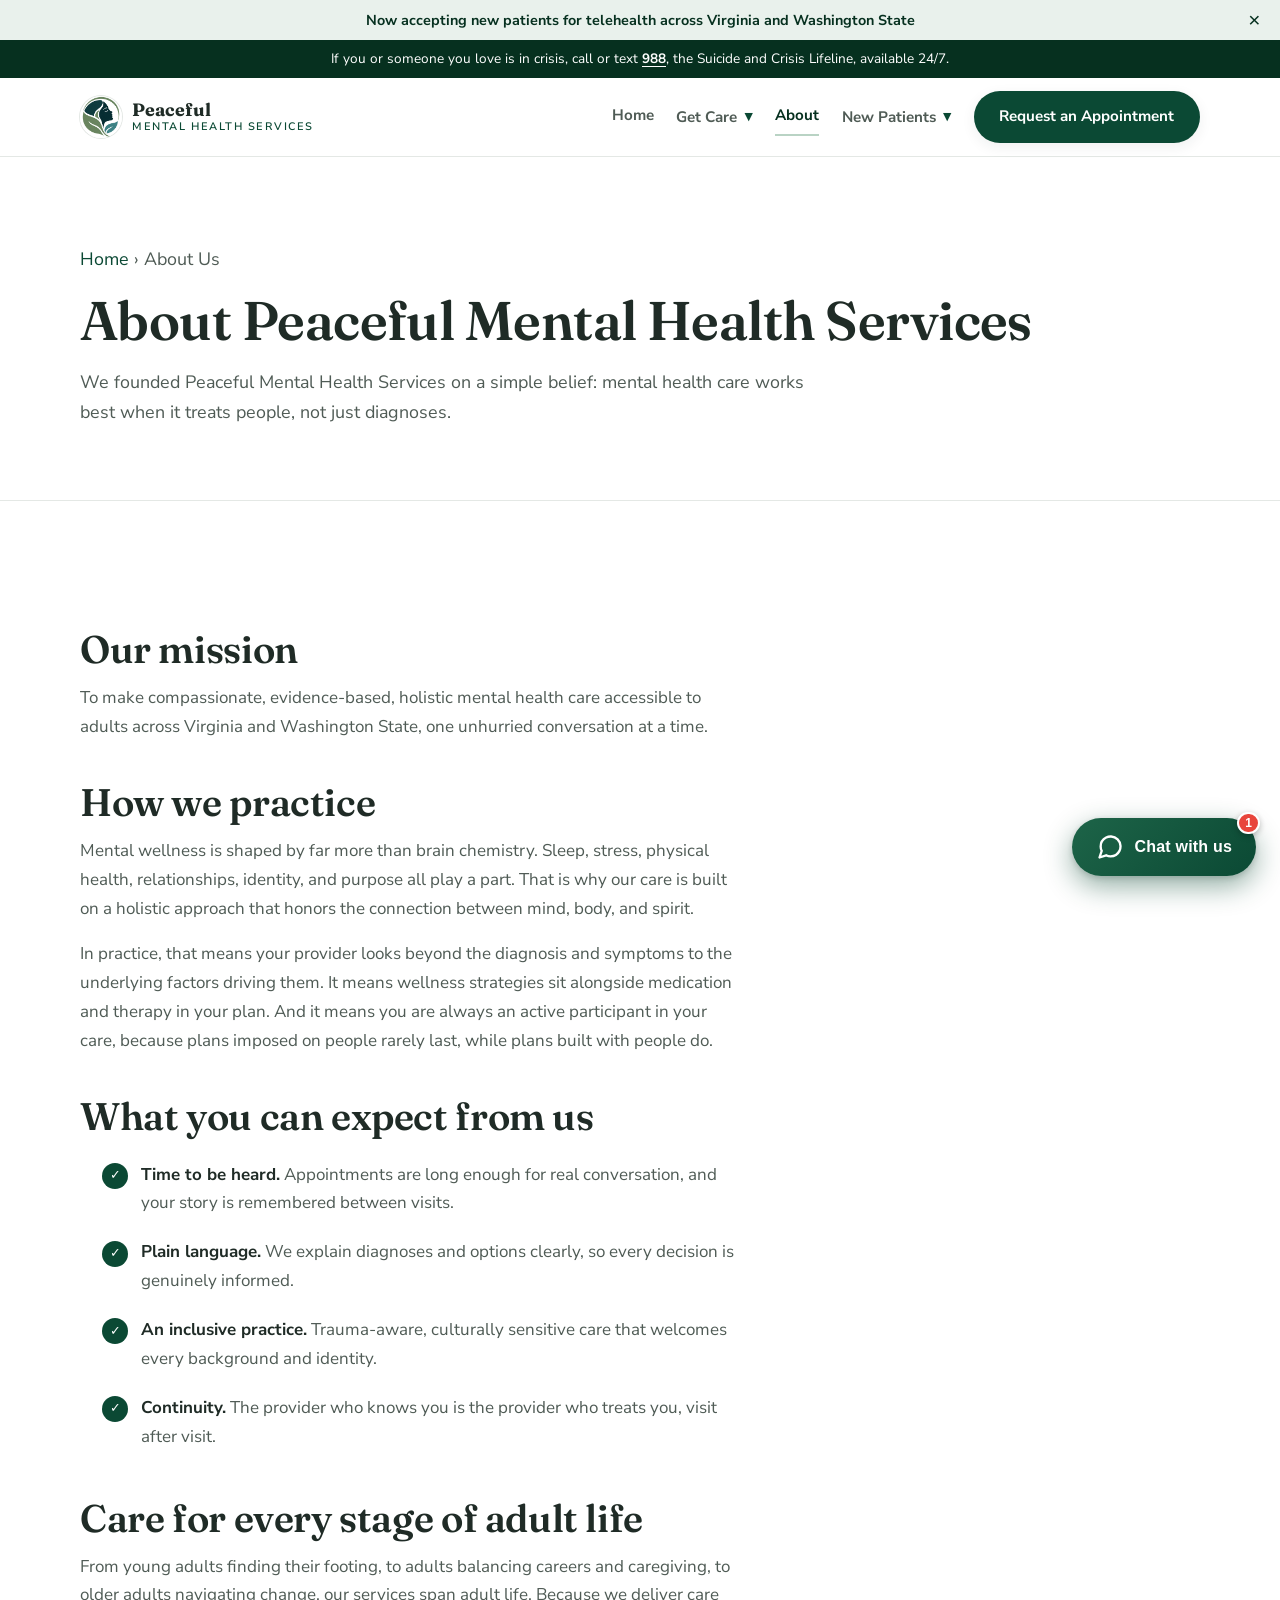
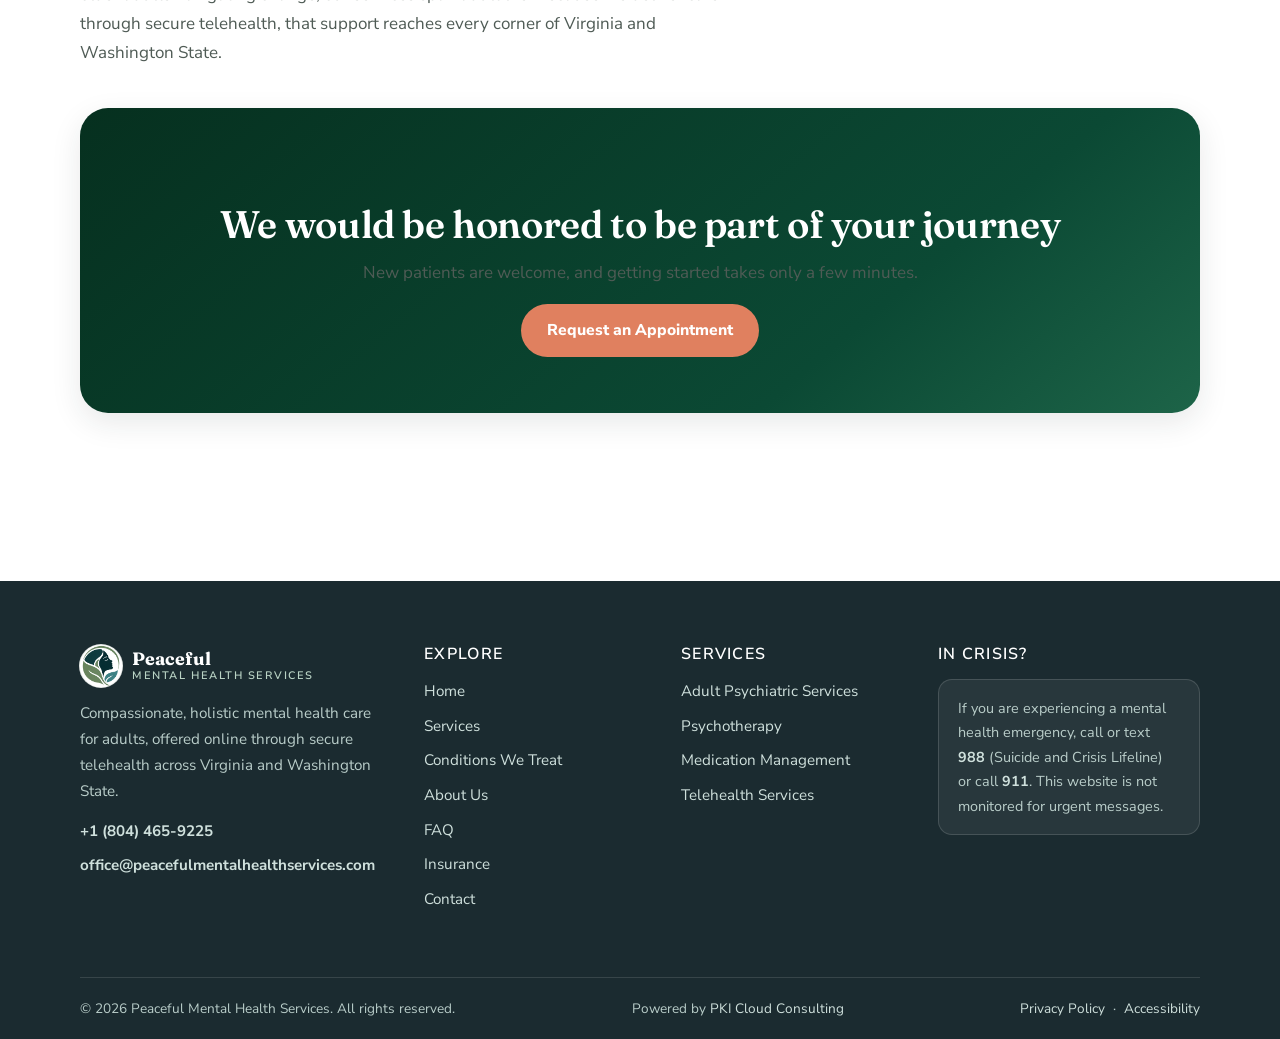
==== commit 58e9e1e0: "Back to the Alma green look: orange hero word, coral Get Started, green buttons" ====
--- a/about/index.html
+++ b/about/index.html
@@ -14,7 +14,7 @@
 <link rel="icon" href="../assets/img/favicon-192.png" sizes="192x192">
 <link rel="apple-touch-icon" href="../assets/img/apple-touch-icon.png">
 <meta name="color-scheme" content="light">
-<link rel="stylesheet" href="../assets/css/pmhs.css?ver=pmhs-31">
+<link rel="stylesheet" href="../assets/css/pmhs.css?ver=pmhs-32">
 </head>
 <body>
 <a class="skip-link" href="#main">Skip to main content</a>
@@ -140,7 +140,7 @@
         <span class="brand-mark brand-mark--logo" aria-hidden="true">
           <img src="../assets/img/logo-mark.png" alt="" width="42" height="42">
         </span>
-        <span class="brand-name" style="color:#fff;">Peaceful<small style="color:#c9b6e4;">Mental Health Services</small></span>
+        <span class="brand-name" style="color:#fff;">Peaceful<small style="color:#b9d3c4;">Mental Health Services</small></span>
       </a>
       <p>Compassionate, holistic mental health care for adults, offered online through secure telehealth across Virginia and Washington State.</p>
       <ul class="footer-contact">
@@ -184,7 +184,7 @@
 </footer>
 
 <!-- ===== Peaceful assistant chatbot ===== -->
-<link rel="stylesheet" href="../assets/chatbot/pmhs-chatbot.css?ver=pmhs-7">
+<link rel="stylesheet" href="../assets/chatbot/pmhs-chatbot.css?ver=pmhs-8">
 <div id="pm-chat" data-base="../" aria-live="polite">
   <button id="pm-chat-toggle" aria-label="Open help chat" aria-expanded="false">
     <span class="pm-chat-toggle__ring" aria-hidden="true"></span>
--- a/assets/css/pmhs.css
+++ b/assets/css/pmhs.css
@@ -2,20 +2,20 @@
    Palette: deep calm teal, warm sand, soft sage. Type: Fraunces display, Nunito Sans body. */
 
 :root {
-  --ink: #2a2230;
-  --ink-soft: #5a5163;
-  --teal: #5e2a5c;
-  --teal-dark: #3b1739;
-  --teal-tint: #f1eaf7;
-  --sage: #c9b6e4;
-  --sand: #f8f5fb;
+  --ink: #1f2b26;
+  --ink-soft: #4f5b55;
+  --teal: #0b4934;
+  --teal-dark: #06301f;
+  --teal-tint: #e9f1ec;
+  --sage: #b9d3c4;
+  --sand: #f6f8f6;
   --cream: #ffffff;
   --apricot: #e0805f;
   --apricot-dark: #c4653f;
   --white: #ffffff;
-  --line: #ebe5f0;
-  --shadow: 0 10px 30px rgba(42, 34, 48, 0.10);
-  --shadow-soft: 0 4px 14px rgba(42, 34, 48, 0.07);
+  --line: #e4e8e5;
+  --shadow: 0 10px 30px rgba(31, 43, 38, 0.10);
+  --shadow-soft: 0 4px 14px rgba(31, 43, 38, 0.07);
   --radius: 18px;
   --radius-lg: 28px;
   --measure: 66ch;
@@ -153,9 +153,9 @@
 .hero {
   position: relative; overflow: hidden;
   background:
-    radial-gradient(60% 90% at 85% 10%, rgba(201, 182, 228, 0.35), transparent 65%),
+    radial-gradient(60% 90% at 85% 10%, rgba(185, 211, 196, 0.35), transparent 65%),
     radial-gradient(50% 80% at 10% 90%, rgba(224, 128, 95, 0.16), transparent 60%),
-    linear-gradient(170deg, #f8f5fb 0%, var(--cream) 60%);
+    linear-gradient(170deg, #f6f8f6 0%, var(--cream) 60%);
   padding: clamp(3.5rem, 8vw, 6.5rem) 0 0;
 }
 .hero-grid { display: grid; grid-template-columns: 1.1fr 0.9fr; gap: 3rem; align-items: center; }
@@ -194,10 +194,10 @@
 .hero-slide--family { background-image: url("../img/hero-family-1.jpeg"); }
 .hero-photo::before {
   content: ""; position: absolute; inset: 0; z-index: 1;
-  background: linear-gradient(100deg, rgba(40, 20, 42, 0.68) 0%, rgba(40, 20, 42, 0.44) 45%, rgba(40, 20, 42, 0.16) 72%, rgba(40, 20, 42, 0.10) 100%);
+  background: linear-gradient(100deg, rgba(18, 38, 30, 0.68) 0%, rgba(18, 38, 30, 0.44) 45%, rgba(18, 38, 30, 0.16) 72%, rgba(18, 38, 30, 0.10) 100%);
 }
 .hero-photo .container, .hero-photo .hero-wave { position: relative; z-index: 2; }
-.hero-copy { max-width: 620px; text-shadow: 0 1px 14px rgba(40, 20, 42, 0.35); }
+.hero-copy { max-width: 620px; text-shadow: 0 1px 14px rgba(18, 38, 30, 0.35); }
 .hero-photo .hero-eyebrow { background: rgba(255, 255, 255, 0.16); color: #fff; backdrop-filter: blur(4px); }
 .hero-photo h1 { color: #fff; }
 .hero-copy .lede-strong { font-weight: 800; color: #fff; margin-bottom: 0.6rem; }
@@ -213,7 +213,7 @@
   .hero-photo { aspect-ratio: auto; min-height: 580px; padding-bottom: 0.5rem; }
   .hero-slide--telehealth { background-position: 55% center; }
   .hero-photo::before {
-    background: linear-gradient(180deg, rgba(40, 20, 42, 0.74) 0%, rgba(40, 20, 42, 0.5) 55%, rgba(40, 20, 42, 0.2) 100%);
+    background: linear-gradient(180deg, rgba(18, 38, 30, 0.74) 0%, rgba(18, 38, 30, 0.5) 55%, rgba(18, 38, 30, 0.2) 100%);
   }
 }
 
@@ -265,11 +265,11 @@
 .svc-photo-card {
   flex: 0 1 calc((100% - 2 * var(--svc-gap)) / 3);
   display: block; background: var(--white); border-radius: 22px; overflow: hidden;
-  box-shadow: 0 10px 30px rgba(42, 34, 48, 0.16);
+  box-shadow: 0 10px 30px rgba(31, 43, 38, 0.16);
   text-decoration: none; color: inherit;
   transition: transform 0.3s cubic-bezier(0.2, 0.7, 0.3, 1), box-shadow 0.3s ease;
 }
-.svc-photo-card:hover { transform: translateY(-8px) scale(1.015); box-shadow: 0 28px 52px rgba(42, 34, 48, 0.24); }
+.svc-photo-card:hover { transform: translateY(-8px) scale(1.015); box-shadow: 0 28px 52px rgba(31, 43, 38, 0.24); }
 .svc-photo { position: relative; display: block; aspect-ratio: 4 / 5; overflow: hidden; background: var(--teal-tint); }
 .svc-photo img { width: 100%; height: 100%; object-fit: cover; display: block; transition: transform 0.55s ease; }
 .svc-photo-card:hover .svc-photo img { transform: scale(1.07); }
@@ -369,7 +369,7 @@
 /* ---------- CTA band ---------- */
 
 .cta-band {
-  background: linear-gradient(140deg, var(--teal-dark), var(--teal) 70%, #7a4378);
+  background: linear-gradient(140deg, var(--teal-dark), var(--teal) 70%, #1d6448);
   border-radius: var(--radius-lg); color: #fff;
   padding: clamp(2.2rem, 5vw, 3.5rem); text-align: center;
   box-shadow: var(--shadow);
@@ -381,8 +381,8 @@
 
 .page-hero {
   background:
-    radial-gradient(50% 90% at 90% 0%, rgba(201, 182, 228, 0.3), transparent 60%),
-    linear-gradient(170deg, #f8f5fb, var(--cream));
+    radial-gradient(50% 90% at 90% 0%, rgba(185, 211, 196, 0.3), transparent 60%),
+    linear-gradient(170deg, #f6f8f6, var(--cream));
   padding: clamp(2.8rem, 6vw, 4.5rem) 0;
   border-bottom: 1px solid var(--line);
 }
@@ -418,7 +418,7 @@
   width: 100%; font: inherit; color: var(--ink);
   border: 1.5px solid var(--line); border-radius: 12px; padding: 0.7rem 0.9rem; background: var(--cream);
 }
-input:focus, select:focus, textarea:focus { outline: 3px solid rgba(94, 42, 92, 0.25); border-color: var(--teal); }
+input:focus, select:focus, textarea:focus { outline: 3px solid rgba(11, 73, 52, 0.25); border-color: var(--teal); }
 
 /* ---------- FAQ ---------- */
 
@@ -483,7 +483,7 @@
   .hero-note { font-size: 0.74rem; }
   .hero-photo { min-height: 540px; }
   .hero-photo::before {
-    background: linear-gradient(180deg, rgba(40, 20, 42, 0.7) 0%, rgba(40, 20, 42, 0.42) 55%, rgba(40, 20, 42, 0.14) 100%);
+    background: linear-gradient(180deg, rgba(18, 38, 30, 0.7) 0%, rgba(18, 38, 30, 0.42) 55%, rgba(18, 38, 30, 0.14) 100%);
   }
   .site-nav {
     display: none; position: absolute; top: 100%; left: 0; right: 0;
@@ -525,7 +525,7 @@
 .svc-panel { position: relative; height: 100%; min-height: inherit; border-radius: var(--radius-lg); overflow: hidden; box-shadow: var(--shadow); background: var(--teal-dark); animation: svcFade 0.45s ease; }
 .svc-panel-img { position: absolute; inset: 0; }
 .svc-panel-img img { width: 100%; height: 100%; object-fit: cover; display: block; animation: svcZoom 6s ease-out forwards; }
-.svc-panel::after { content: ""; position: absolute; inset: 0; background: linear-gradient(180deg, rgba(59,23,57,0) 30%, rgba(52,26,54,0.88) 100%); }
+.svc-panel::after { content: ""; position: absolute; inset: 0; background: linear-gradient(180deg, rgba(6,48,31,0) 30%, rgba(23,52,49,0.88) 100%); }
 .svc-panel-body { position: absolute; left: 0; right: 0; bottom: 0; z-index: 1; padding: clamp(1.4rem, 3vw, 2.2rem); color: #fff; }
 .svc-panel-body h3 { color: #fff; font-size: clamp(1.4rem, 2.4vw, 1.85rem); margin-bottom: 0.5rem; }
 .svc-panel-body p { color: rgba(255,255,255,0.92); max-width: 38rem; margin: 0 0 1rem; }
@@ -566,7 +566,7 @@
 .announce-bar p { margin: 0 auto; max-width: none; }
 .announce-sep { color: var(--sage); margin-inline: 0.45rem; }
 .announce-close { position: absolute; right: 0.6rem; top: 50%; transform: translateY(-50%); width: 32px; height: 32px; border: none; background: none; color: var(--teal-dark); font-size: 1.3rem; line-height: 1; cursor: pointer; border-radius: 50%; }
-.announce-close:hover { background: rgba(94, 42, 92, 0.12); }
+.announce-close:hover { background: rgba(11, 73, 52, 0.12); }
 .announce-close:focus-visible { outline: 3px solid var(--apricot); outline-offset: 1px; }
 
 /* Get Care mega menu (desktop): full container width panel under the header */
@@ -642,7 +642,7 @@
   position: absolute; left: 0; right: 0; bottom: 0;
   padding: 3.4rem 1.5rem 1.3rem; text-align: center;
   color: #fff; font-weight: 800; font-size: clamp(0.98rem, 1.5vw, 1.12rem); line-height: 1.45;
-  background: linear-gradient(180deg, rgba(38, 18, 40, 0) 0%, rgba(38, 18, 40, 0.82) 100%);
+  background: linear-gradient(180deg, rgba(16, 40, 31, 0) 0%, rgba(16, 40, 31, 0.82) 100%);
   text-shadow: 0 1px 8px rgba(0, 0, 0, 0.3);
 }
 .hero-car-dots { display: flex; justify-content: center; gap: 0.6rem; margin-top: 1rem; }
@@ -690,13 +690,13 @@
   .hero-peace .hero-car-frame { position: absolute; inset: 0; aspect-ratio: auto; border-radius: 0; box-shadow: none; }
   .hero-peace .hero-car-frame::after {
     content: ""; position: absolute; inset: 0; z-index: 1;
-    background: linear-gradient(100deg, rgba(40, 20, 42, 0.74) 0%, rgba(40, 20, 42, 0.5) 42%, rgba(40, 20, 42, 0.16) 72%, rgba(40, 20, 42, 0.06) 100%);
+    background: linear-gradient(100deg, rgba(18, 38, 30, 0.74) 0%, rgba(18, 38, 30, 0.5) 42%, rgba(18, 38, 30, 0.16) 72%, rgba(18, 38, 30, 0.06) 100%);
   }
   .hero-peace .hero-car-slide figcaption { display: none; }
   .hero-peace .hero-car-dots { position: absolute; left: 0; right: 0; bottom: 92px; z-index: 3; margin: 0; }
   .hero-peace .hero-car-dot { border-color: rgba(255, 255, 255, 0.85); }
   .hero-peace-grid { display: flex; flex-direction: column; justify-content: center; flex: 1; padding-block: 3.5rem 5.5rem; text-align: left; }
-  .hero-peace-top, .hero-peace-bottom { position: relative; z-index: 2; max-width: 640px; align-self: flex-start; text-shadow: 0 1px 14px rgba(40, 20, 42, 0.35); }
+  .hero-peace-top, .hero-peace-bottom { position: relative; z-index: 2; max-width: 640px; align-self: flex-start; text-shadow: 0 1px 14px rgba(18, 38, 30, 0.35); }
   .hero-peace-bottom { margin-top: 1.1rem; }
   .hero-peace-title { color: #fff; }
   .hero-peace .hero-word { color: var(--wcl, #d6c6ff); }
@@ -754,7 +754,7 @@
 }
 
 /* Alma-style consultation box */
-.care-box { background: var(--white); border: 1px solid var(--line); border-radius: 18px; box-shadow: 0 10px 34px rgba(42, 34, 48, 0.09); padding: 1.6rem clamp(1.2rem, 3vw, 2.2rem) 2rem; }
+.care-box { background: var(--white); border: 1px solid var(--line); border-radius: 18px; box-shadow: 0 10px 34px rgba(31, 43, 38, 0.09); padding: 1.6rem clamp(1.2rem, 3vw, 2.2rem) 2rem; }
 .care-tabs { display: flex; justify-content: center; gap: 2rem; margin-bottom: 1.6rem; }
 .care-tab { padding: 0 0.4rem 0.55rem; color: var(--teal-dark); font-weight: 700; border-bottom: 3px solid var(--teal); }
 .care-q { text-align: center; font-size: 1.2rem; color: var(--ink); margin: 0 auto 1.2rem; max-width: none; }
@@ -762,20 +762,20 @@
 .care-option {
   display: flex; flex-direction: column; align-items: center; justify-content: center; gap: 0.6rem;
   min-height: 132px; padding: 1rem; font: inherit; font-size: 0.97rem; color: var(--ink); text-align: center;
-  background: var(--white); border: 1.5px solid #d9d0e3; border-radius: 6px; cursor: pointer;
+  background: var(--white); border: 1.5px solid #cfd6d1; border-radius: 6px; cursor: pointer;
   transition: border-color 0.2s, background 0.2s, box-shadow 0.2s, transform 0.2s;
 }
 .care-option svg { color: var(--teal); }
 .care-option:hover { border-color: var(--teal); background: var(--teal-tint); transform: translateY(-2px); }
-.care-option:focus-visible { outline: 3px solid rgba(94, 42, 92, 0.35); outline-offset: 2px; }
+.care-option:focus-visible { outline: 3px solid rgba(11, 73, 52, 0.35); outline-offset: 2px; }
 .care-option.is-selected { border-color: var(--teal); background: var(--teal-tint); box-shadow: inset 0 0 0 1.5px var(--teal); }
 .care-chosen { display: flex; align-items: center; justify-content: space-between; gap: 1rem; background: var(--teal-tint); color: var(--teal-dark); border-radius: 10px; padding: 0.7rem 1rem; margin-bottom: 1.3rem; }
 .care-back { background: none; border: none; font: inherit; font-weight: 700; color: var(--teal); text-decoration: underline; cursor: pointer; }
 .care-submit { border: none; cursor: pointer; width: 100%; justify-content: center; }
-.care-box input, .care-box select, .care-box textarea { background: #ffffff; border-radius: 6px; border-color: #d9d0e3; }
+.care-box input, .care-box select, .care-box textarea { background: #ffffff; border-radius: 6px; border-color: #cfd6d1; }
 @media (max-width: 420px) { .care-option { min-height: 112px; font-size: 0.9rem; } }
 
-/* ================= Round 6 (2026-10-02): Alma green #5e2a5c on white, InnerClarity-style hero type, Alma care finder ================= */
+/* ================= Round 6 (2026-10-02): Alma green #0b4934 on white, InnerClarity-style hero type, Alma care finder ================= */
 
 body { background: #fff; }
 
@@ -795,7 +795,7 @@
 }
 
 /* ---------- Alma-style care finder ---------- */
-.care-box { position: relative; padding: 0; overflow: hidden; border-radius: 14px; border: 1px solid var(--line); box-shadow: 0 10px 34px rgba(59, 23, 57, 0.08); background: #fff; }
+.care-box { position: relative; padding: 0; overflow: hidden; border-radius: 14px; border: 1px solid var(--line); box-shadow: 0 10px 34px rgba(6, 48, 31, 0.08); background: #fff; }
 .care-head { display: flex; align-items: center; justify-content: space-between; min-height: 56px; padding: 0.4rem 1rem 0.4rem 0.6rem; }
 .care-head .care-back { display: inline-flex; align-items: center; justify-content: center; width: 40px; height: 40px; border-radius: 50%; background: none; border: none; color: var(--ink); cursor: pointer; text-decoration: none; }
 .care-head .care-back:hover { background: var(--teal-tint); }
@@ -817,12 +817,12 @@
 .care-option {
   position: relative; display: flex; flex-direction: column; align-items: center; justify-content: center; gap: 0.55rem;
   min-height: 98px; padding: 0.9rem 0.8rem; font: inherit; font-size: 0.95rem; line-height: 1.3; color: var(--ink); text-align: center;
-  background: #fff; border: 1px solid #d9d0e2; border-radius: 4px; cursor: pointer;
+  background: #fff; border: 1px solid #cfd5d1; border-radius: 4px; cursor: pointer;
   transition: border-color 0.18s, background 0.18s, box-shadow 0.18s;
 }
 .care-option svg { color: var(--teal); }
 .care-option:hover { border-color: var(--teal); }
-.care-option:focus-visible { outline: 3px solid rgba(94, 42, 92, 0.3); outline-offset: 2px; }
+.care-option:focus-visible { outline: 3px solid rgba(11, 73, 52, 0.3); outline-offset: 2px; }
 .care-option.is-selected { border-color: var(--teal); background: var(--teal-tint); box-shadow: inset 0 0 0 1px var(--teal); }
 .care-option.is-selected::after {
   content: ""; position: absolute; top: 8px; right: 8px; width: 18px; height: 18px; border-radius: 50%;
@@ -839,12 +839,12 @@
 .care-loc-wrap svg { position: absolute; left: 14px; top: 50%; transform: translateY(-50%); color: var(--ink-soft); pointer-events: none; }
 .care-loc-wrap input { padding-left: 2.6rem; height: 52px; font-size: 1rem; }
 .care-quick { display: flex; flex-wrap: wrap; gap: 0.5rem; margin-top: 0.75rem; }
-.care-chip { font: inherit; font-size: 0.9rem; font-weight: 700; padding: 0.45rem 1rem; border-radius: 999px; border: 1px solid #d9d0e2; background: #fff; color: var(--ink); cursor: pointer; }
+.care-chip { font: inherit; font-size: 0.9rem; font-weight: 700; padding: 0.45rem 1rem; border-radius: 999px; border: 1px solid #cfd5d1; background: #fff; color: var(--ink); cursor: pointer; }
 .care-chip:hover, .care-chip.is-selected { border-color: var(--teal); background: var(--teal-tint); color: var(--teal-dark); }
 .care-loc-msg { min-height: 1.4em; margin: 0.6rem 0 0; font-size: 0.92rem; color: var(--ink-soft); max-width: none; }
 .care-loc-msg.is-ok { color: var(--teal); font-weight: 700; }
 .care-loc-msg.is-warn { color: #9a4a22; }
-.care-radio { display: flex; gap: 0.75rem; align-items: flex-start; padding: 0.9rem 1rem; border: 1px solid #d9d0e2; border-radius: 4px; font-weight: 400; cursor: default; margin: 0; }
+.care-radio { display: flex; gap: 0.75rem; align-items: flex-start; padding: 0.9rem 1rem; border: 1px solid #cfd5d1; border-radius: 4px; font-weight: 400; cursor: default; margin: 0; }
 .care-radio.is-selected { border-color: var(--teal); background: var(--teal-tint); box-shadow: inset 0 0 0 1px var(--teal); }
 .care-radio input { width: 18px; height: 18px; margin: 0.2rem 0 0; accent-color: var(--teal); flex: none; }
 .care-radio strong { display: block; color: var(--ink); }
@@ -852,7 +852,7 @@
 .care-visually-hidden { position: absolute; width: 1px; height: 1px; overflow: hidden; clip: rect(0 0 0 0); white-space: nowrap; }
 
 .care-list { display: grid; gap: 0.6rem; }
-.care-row { display: flex; align-items: center; gap: 0.75rem; width: 100%; padding: 0.95rem 1rem; font: inherit; font-size: 1rem; color: var(--ink); text-align: left; background: #fff; border: 1px solid #d9d0e2; border-radius: 4px; cursor: pointer; }
+.care-row { display: flex; align-items: center; gap: 0.75rem; width: 100%; padding: 0.95rem 1rem; font: inherit; font-size: 1rem; color: var(--ink); text-align: left; background: #fff; border: 1px solid #cfd5d1; border-radius: 4px; cursor: pointer; }
 .care-row::before { content: ""; width: 18px; height: 18px; border-radius: 50%; border: 1.5px solid #9aa59f; flex: none; box-sizing: border-box; }
 .care-row:hover { border-color: var(--teal); }
 .care-row.is-selected { border-color: var(--teal); background: var(--teal-tint); box-shadow: inset 0 0 0 1px var(--teal); }
@@ -876,8 +876,8 @@
 .care-done svg { color: var(--teal); margin-bottom: 0.6rem; }
 .care-done .care-q { text-align: center; }
 .care-done-text { margin: 0.4rem auto 0; color: var(--ink-soft); }
-.care-box input, .care-box select, .care-box textarea { background: #fff; border-radius: 4px; border-color: #d9d0e2; }
-.care-box input:focus, .care-box select:focus, .care-box textarea:focus { border-color: var(--teal); outline: 2px solid rgba(94, 42, 92, 0.18); }
+.care-box input, .care-box select, .care-box textarea { background: #fff; border-radius: 4px; border-color: #cfd5d1; }
+.care-box input:focus, .care-box select:focus, .care-box textarea:focus { border-color: var(--teal); outline: 2px solid rgba(11, 73, 52, 0.18); }
 
 @media (max-width: 420px) {
   .care-options { gap: 0.6rem; }
@@ -927,51 +927,6 @@
   .header-cta { padding: 0.4rem 0.6rem; font-size: 0.7rem; }
 }
 
-/* Round 12: rotating word in Outfit with a slow, continuous plum > violet > lavender colour flow
-   (like the PKI Cloud Consulting icon); Get Started uses the same violet family */
-@keyframes pmFlow { 0% { background-position: 0% 50%; } 50% { background-position: 100% 50%; } 100% { background-position: 0% 50%; } }
-.hero-peace-title .hero-word {
-  font-family: "Outfit", "Nunito Sans", system-ui, sans-serif; font-weight: 700; font-style: normal; letter-spacing: -0.01em;
-  background: linear-gradient(100deg, #5e2a5c 0%, #7b4bb5 30%, #a585e0 55%, #7b4bb5 78%, #5e2a5c 100%);
-  background-size: 260% 100%;
-  -webkit-background-clip: text; background-clip: text;
-  -webkit-text-fill-color: transparent; color: #7b4bb5;
-  animation: pmFlow 7s ease-in-out infinite;
-  padding-bottom: 0.06em;
-}
-@media (min-width: 901px) {
-  .hero-peace .hero-peace-title .hero-word {
-    background-image: linear-gradient(100deg, #e9dcff 0%, #c9b0f2 30%, #a585e0 55%, #c9b0f2 78%, #e9dcff 100%);
-    text-shadow: none; filter: drop-shadow(0 1px 10px rgba(40, 20, 42, 0.35));
-  }
-}
-.btn-accent, .hero-peace .btn-accent {
-  background: linear-gradient(100deg, #5e2a5c 0%, #7b4bb5 45%, #9a72d6 70%, #5e2a5c 100%);
-  background-size: 240% 100%; color: #fff; border: none;
-  animation: pmFlow 7s ease-in-out infinite;
-}
-.btn-accent:hover, .hero-peace .btn-accent:hover { color: #fff; filter: brightness(1.08); }
-@media (prefers-reduced-motion: reduce) {
-  .hero-peace-title .hero-word, .btn-accent { animation: none; }
-}
-
-/* Round 13: buttons like peacefulartistryandwellness.com, solid royal-purple pills with a soft glow, no colour animation */
-.btn-primary, .btn-accent, .hero-peace .btn-accent, .site-nav a.btn, .header-cta {
-  background: #6b3e9d; background-size: auto; color: #fff; border: none; animation: none;
-  box-shadow: 0 8px 22px rgba(107, 62, 157, 0.32);
-  transition: background 0.2s ease, transform 0.2s ease, box-shadow 0.2s ease;
-}
-.btn-primary:hover, .btn-accent:hover, .hero-peace .btn-accent:hover, .site-nav a.btn:hover, .header-cta:hover {
-  background: #5a3287; color: #fff; filter: none; transform: translateY(-1px);
-  box-shadow: 0 12px 28px rgba(107, 62, 157, 0.4);
-}
-/* over the desktop hero photo: white pill with purple text, next to the white outline pill */
-@media (min-width: 901px) {
-  .hero-peace .btn-accent { background: #fff; color: #3b1739; box-shadow: 0 8px 24px rgba(40, 20, 42, 0.25); }
-  .hero-peace .btn-accent:hover { background: #f1eaf7; color: #3b1739; }
-}
-.care-next:disabled { transform: none; }
-
 /* Round 14: Find Your Story is a sliding carousel at every width (3 cards desktop, 2 tablet, 1 phone) */
 .tst-carousel { max-width: none; }
 .tst-carousel .tst-viewport { overflow: hidden; border-radius: 0; padding: 0.6rem 0.3rem 1.2rem; margin: -0.6rem -0.3rem 0; }
--- a/assets/chatbot/pmhs-chatbot.css
+++ b/assets/chatbot/pmhs-chatbot.css
@@ -5,18 +5,18 @@
 
 /* ---------- Launcher ---------- */
 #pm-chat-toggle{position:relative;display:flex;align-items:center;gap:10px;border:0;cursor:pointer;
-  background:linear-gradient(135deg,#7a4378 0%,#5e2a5c 100%);color:#ffffff;font-weight:800;font-size:16px;
+  background:linear-gradient(135deg,#1d6448 0%,#0b4934 100%);color:#ffffff;font-weight:800;font-size:16px;
   padding:15px 24px;border-radius:999px;
-  box-shadow:0 10px 28px rgba(94,42,92,.45),0 2px 6px rgba(0,0,0,.15);
+  box-shadow:0 10px 28px rgba(11,73,52,.45),0 2px 6px rgba(0,0,0,.15);
   transition:transform .18s ease,box-shadow .18s ease}
 #pm-chat-toggle:hover{transform:translateY(-2px) scale(1.03);
-  box-shadow:0 14px 34px rgba(94,42,92,.55),0 3px 8px rgba(0,0,0,.2)}
+  box-shadow:0 14px 34px rgba(11,73,52,.55),0 3px 8px rgba(0,0,0,.2)}
 #pm-chat-toggle:active{transform:translateY(0) scale(.99)}
 .pm-chat-toggle__icon{flex:0 0 auto}
 .pm-chat-toggle__label{white-space:nowrap;letter-spacing:.2px}
 
 /* pulsing attention ring behind the launcher */
-.pm-chat-toggle__ring{position:absolute;inset:0;border-radius:999px;background:#c9b6e4;
+.pm-chat-toggle__ring{position:absolute;inset:0;border-radius:999px;background:#b9d3c4;
   z-index:-1;opacity:.55;animation:pm-pulse 2.2s ease-out infinite}
 @keyframes pm-pulse{0%{transform:scale(1);opacity:.55}70%{transform:scale(1.35);opacity:0}100%{opacity:0}}
 
@@ -38,15 +38,15 @@
 #pm-chat-panel{position:absolute;right:0;bottom:78px;width:380px;max-width:calc(100vw - 32px);
   height:560px;max-height:calc(100vh - 130px);display:flex;flex-direction:column;
   background:#fff;border-radius:20px;overflow:hidden;
-  box-shadow:0 18px 50px rgba(0,0,0,.28);border:1px solid #f1eaf7;
+  box-shadow:0 18px 50px rgba(0,0,0,.28);border:1px solid #e9f1ec;
   transform-origin:bottom right;animation:pm-in .26s cubic-bezier(.18,.89,.32,1.28)}
 #pm-chat-panel[hidden]{display:none}
 @keyframes pm-in{from{opacity:0;transform:translateY(14px) scale(.94)}to{opacity:1;transform:none}}
 
 #pm-chat-head{display:flex;align-items:center;gap:12px;
-  background:linear-gradient(135deg,#7a4378 0%,#5e2a5c 100%);color:#ffffff;padding:16px 18px}
+  background:linear-gradient(135deg,#1d6448 0%,#0b4934 100%);color:#ffffff;padding:16px 18px}
 .pm-chat-avatar{flex:0 0 auto;width:42px;height:42px;border-radius:50%;
-  background:rgba(255,255,255,.9);color:#3b1739;display:flex;align-items:center;justify-content:center;
+  background:rgba(255,255,255,.9);color:#06301f;display:flex;align-items:center;justify-content:center;
   box-shadow:0 2px 6px rgba(0,0,0,.12)}
 .pm-chat-head__text{flex:1;min-width:0}
 #pm-chat-head strong{display:block;font-size:17px;line-height:1.2}
@@ -59,18 +59,18 @@
 #pm-chat-close:hover{opacity:1}
 
 /* ---------- Log ---------- */
-#pm-chat-log{flex:1;overflow-y:auto;padding:18px;display:flex;flex-direction:column;gap:12px;background:#f8f5fb}
+#pm-chat-log{flex:1;overflow-y:auto;padding:18px;display:flex;flex-direction:column;gap:12px;background:#f6f8f6}
 .pm-msg{max-width:86%;padding:11px 14px;border-radius:16px;font-size:14.5px;line-height:1.5;
   white-space:pre-wrap;animation:pm-msg-in .22s ease both}
 @keyframes pm-msg-in{from{opacity:0;transform:translateY(6px)}to{opacity:1;transform:none}}
-.pm-msg.bot{align-self:flex-start;background:#fff;border:1px solid #f1eaf7;color:#2a2a2a;
+.pm-msg.bot{align-self:flex-start;background:#fff;border:1px solid #e9f1ec;color:#2a2a2a;
   border-bottom-left-radius:5px;box-shadow:0 1px 3px rgba(0,0,0,.04)}
-.pm-msg.user{align-self:flex-end;background:linear-gradient(135deg,#7a4378,#5e2a5c);color:#ffffff;
+.pm-msg.user{align-self:flex-end;background:linear-gradient(135deg,#1d6448,#0b4934);color:#ffffff;
   border-bottom-right-radius:5px}
-.pm-msg a{color:#3b1739;font-weight:700;text-decoration:underline}
+.pm-msg a{color:#06301f;font-weight:700;text-decoration:underline}
 
 /* typing indicator */
-.pm-typing{align-self:flex-start;background:#fff;border:1px solid #f1eaf7;border-radius:16px;
+.pm-typing{align-self:flex-start;background:#fff;border:1px solid #e9f1ec;border-radius:16px;
   border-bottom-left-radius:5px;padding:13px 16px;display:flex;gap:5px}
 .pm-typing i{width:7px;height:7px;border-radius:50%;background:#b9c08a;animation:pm-bounce 1.2s infinite}
 .pm-typing i:nth-child(2){animation-delay:.18s}.pm-typing i:nth-child(3){animation-delay:.36s}
@@ -79,21 +79,21 @@
 /* ---------- Suggestion chips ---------- */
 #pm-chat-suggestions{display:flex;flex-wrap:wrap;gap:7px;padding:12px;border-top:1px solid #eee;
   background:#fff;max-height:148px;overflow-y:auto}
-.pm-chip{border:1.5px solid #c9b6e4;background:#ffffff;color:#3b1739;font-size:13px;font-weight:700;
+.pm-chip{border:1.5px solid #b9d3c4;background:#ffffff;color:#06301f;font-size:13px;font-weight:700;
   padding:7px 13px;border-radius:999px;cursor:pointer;transition:background .14s,color .14s,transform .1s}
-.pm-chip:hover{background:linear-gradient(135deg,#7a4378,#5e2a5c);color:#ffffff;border-color:transparent}
+.pm-chip:hover{background:linear-gradient(135deg,#1d6448,#0b4934);color:#ffffff;border-color:transparent}
 .pm-chip:active{transform:scale(.96)}
-.pm-chip--topic{background:linear-gradient(135deg,#f4f8dc,#eef4c8);border-color:#5e2a5c;font-size:13.5px;padding:9px 15px}
-.pm-chip--back{border-color:#ebe5f0;background:#fff;color:#7a7a6a;font-weight:600}
-.pm-chip--back:hover{background:#f0f2e4;color:#3b1739;border-color:#c9b6e4}
+.pm-chip--topic{background:linear-gradient(135deg,#f4f8dc,#eef4c8);border-color:#0b4934;font-size:13.5px;padding:9px 15px}
+.pm-chip--back{border-color:#e4e8e5;background:#fff;color:#7a7a6a;font-weight:600}
+.pm-chip--back:hover{background:#f0f2e4;color:#06301f;border-color:#b9d3c4}
 
 /* ---------- Input ---------- */
 #pm-chat-form{display:flex;gap:8px;padding:12px;border-top:1px solid #eee;background:#fff}
-#pm-chat-input{flex:1;border:1.5px solid #ebe5f0;border-radius:999px;padding:11px 16px;font-size:14px;outline:none;
+#pm-chat-input{flex:1;border:1.5px solid #e4e8e5;border-radius:999px;padding:11px 16px;font-size:14px;outline:none;
   transition:border-color .14s,box-shadow .14s}
-#pm-chat-input:focus{border-color:#c9b6e4;box-shadow:0 0 0 3px rgba(176,201,17,.18)}
+#pm-chat-input:focus{border-color:#b9d3c4;box-shadow:0 0 0 3px rgba(176,201,17,.18)}
 #pm-chat-form button{flex:0 0 auto;border:0;cursor:pointer;
-  background:linear-gradient(135deg,#7a4378,#5e2a5c);color:#ffffff;
+  background:linear-gradient(135deg,#1d6448,#0b4934);color:#ffffff;
   width:44px;height:44px;border-radius:50%;display:flex;align-items:center;justify-content:center;
   transition:transform .12s}
 #pm-chat-form button:hover{transform:scale(1.06)}
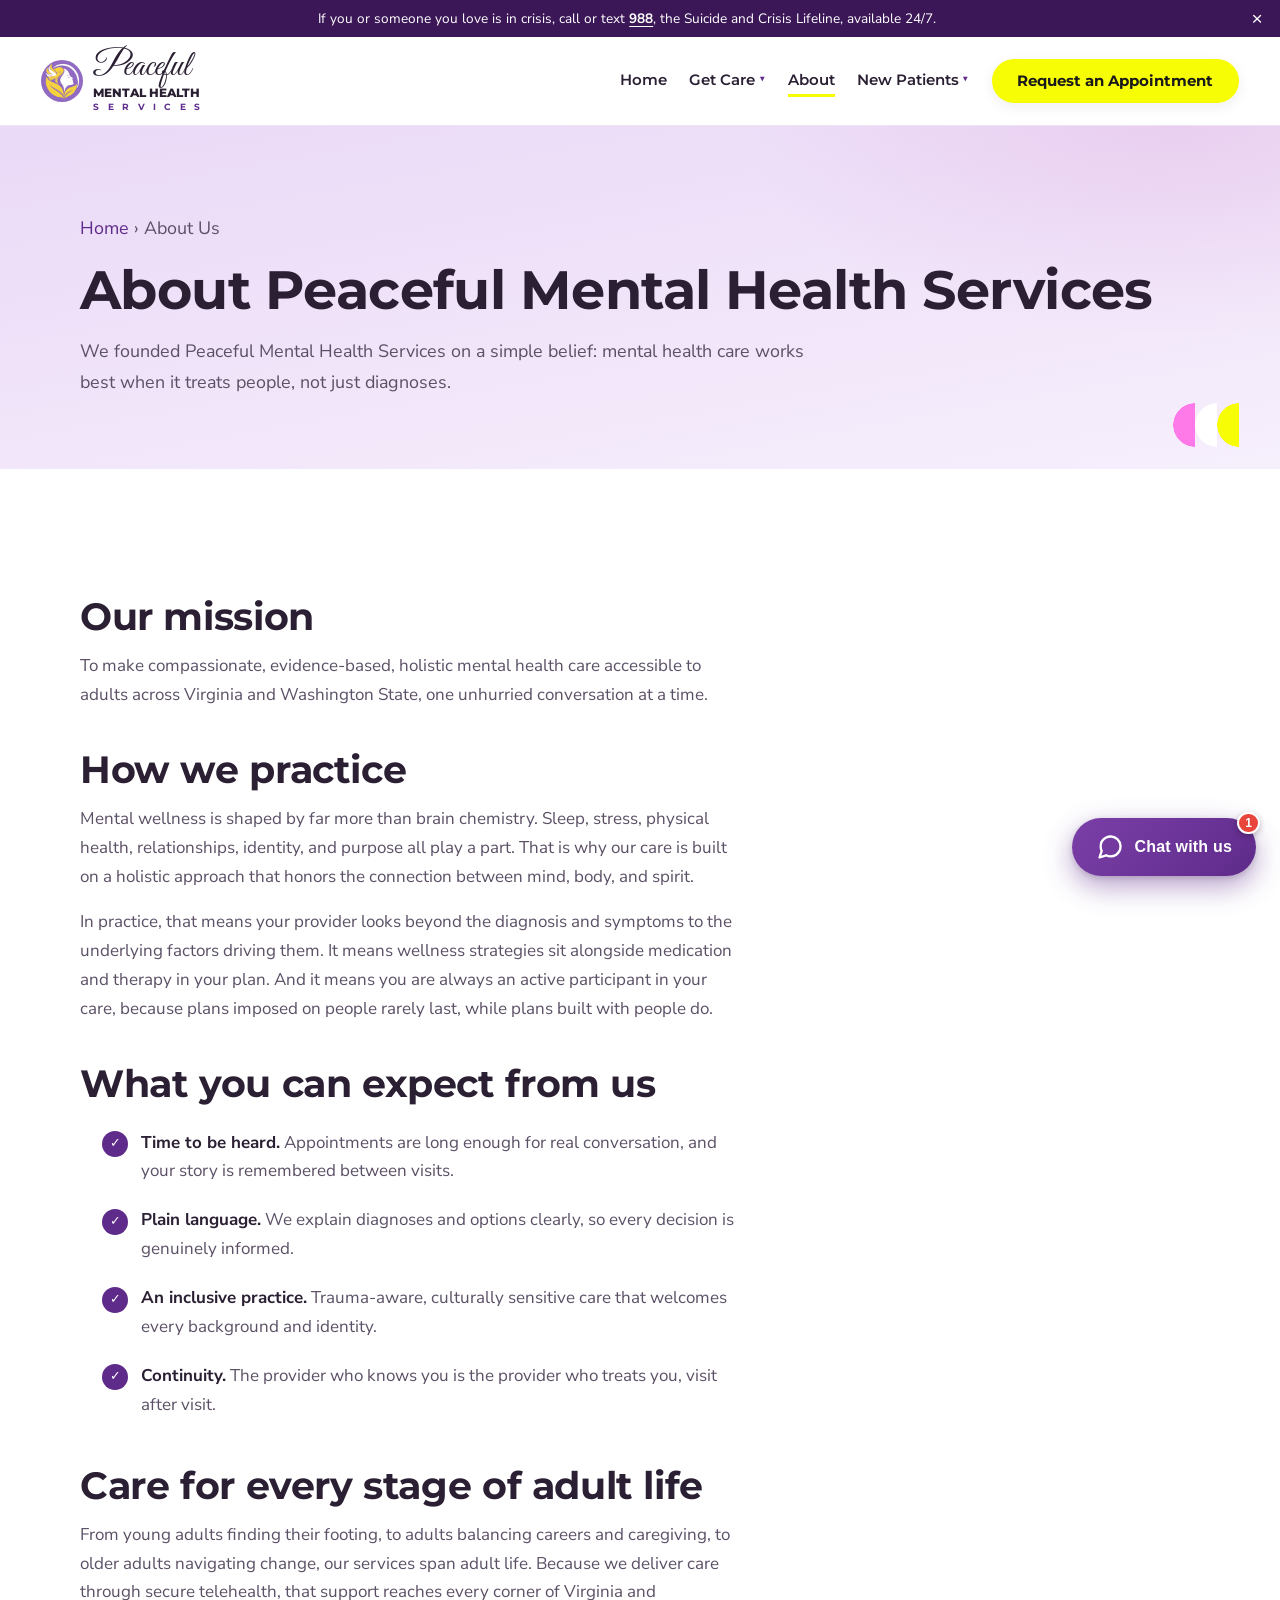
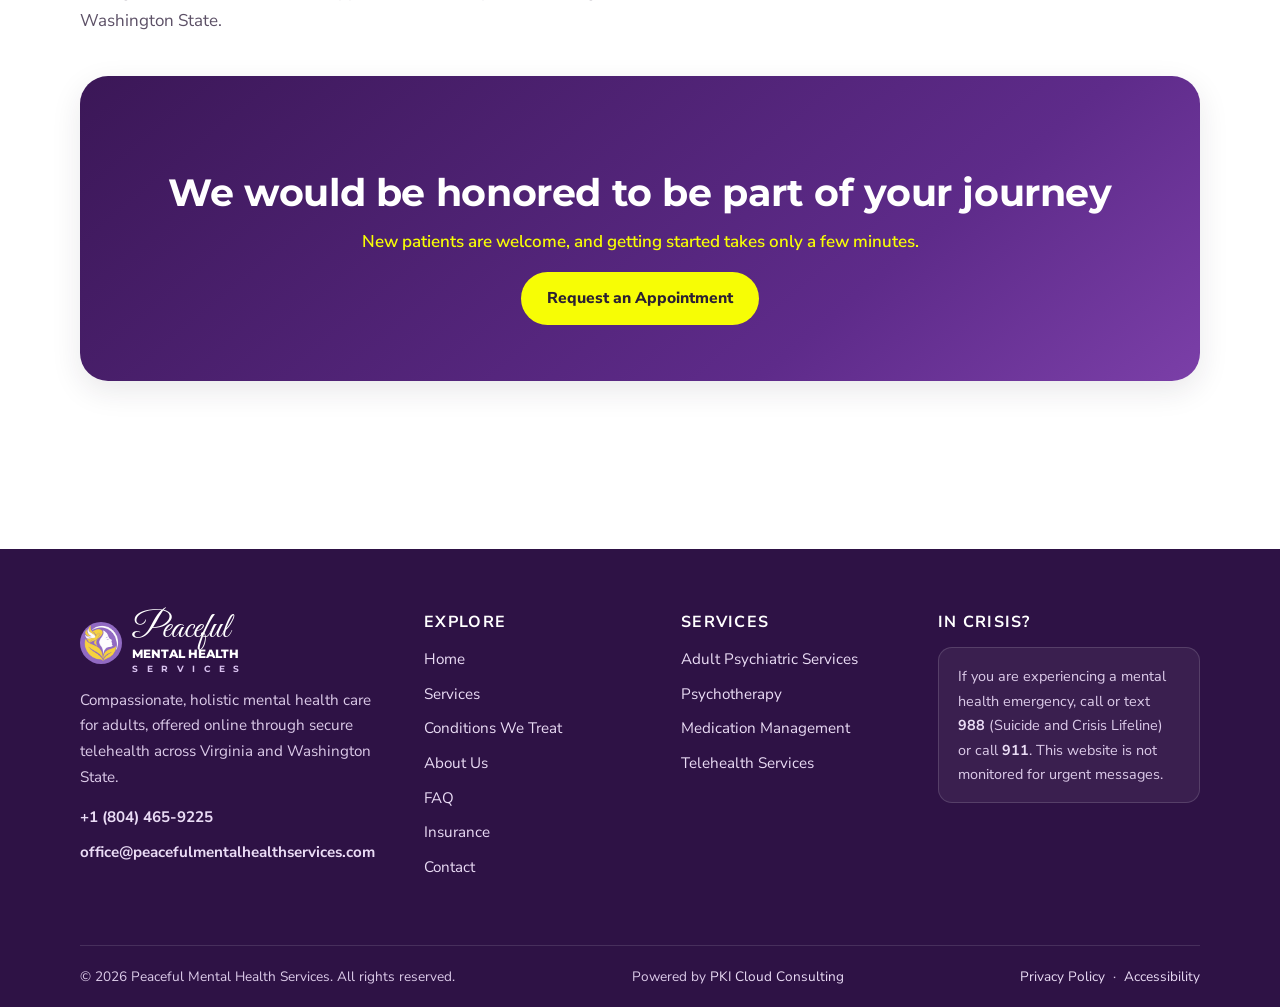
==== commit 838e1bdf: "Purple theme overhaul from the Listening Lounge reference - Sitewide palette moves from green to pur" ====
--- a/about/index.html
+++ b/about/index.html
@@ -9,12 +9,12 @@
 <meta property="og:url" content="https://pkicloudconsulting.github.io/peacefulmentalhealthservices/about/">
 <link rel="preconnect" href="https://fonts.googleapis.com">
 <link rel="preconnect" href="https://fonts.gstatic.com" crossorigin>
-<link href="https://fonts.googleapis.com/css2?family=Fraunces:ital,opsz,wght@0,9..144,500;0,9..144,600;0,9..144,700;1,9..144,500;1,9..144,600&family=Nunito+Sans:wght@400;700;800&display=swap" rel="stylesheet">
-<link rel="icon" href="../assets/img/favicon-32.png" sizes="32x32">
-<link rel="icon" href="../assets/img/favicon-192.png" sizes="192x192">
-<link rel="apple-touch-icon" href="../assets/img/apple-touch-icon.png">
+<link href="https://fonts.googleapis.com/css2?family=Great+Vibes&family=Montserrat:wght@500;600;700;800&family=Nunito+Sans:wght@400;700;800&display=swap" rel="stylesheet">
+<link rel="icon" href="../assets/img/favicon-32-v2.png" sizes="32x32">
+<link rel="icon" href="../assets/img/favicon-192-v2.png" sizes="192x192">
+<link rel="apple-touch-icon" href="../assets/img/apple-touch-icon-v2.png">
 <meta name="color-scheme" content="light">
-<link rel="stylesheet" href="../assets/css/pmhs.css?ver=pmhs-32">
+<link rel="stylesheet" href="../assets/css/pmhs.css?ver=pmhs-45">
 </head>
 <body>
 <a class="skip-link" href="#main">Skip to main content</a>
@@ -23,15 +23,15 @@
   <p>Now accepting new patients for telehealth across Virginia and Washington State</p>
   <button type="button" class="announce-close" aria-label="Dismiss announcement">&times;</button>
 </div>
-<div class="crisis-bar">If you or someone you love is in crisis, call or text <a href="tel:988">988</a>, the Suicide and Crisis Lifeline, available 24/7.</div>
+<div class="crisis-bar">If you or someone you love is in crisis, call or text <a href="tel:988">988</a>, the Suicide and Crisis Lifeline, available 24/7.<button type="button" class="crisis-close" aria-label="Dismiss crisis line message">&times;</button></div>
 
 <header class="site-header">
   <div class="container">
     <a class="brand" href="../">
       <span class="brand-mark brand-mark--logo" aria-hidden="true">
-        <img src="../assets/img/logo-mark.png" alt="" width="42" height="42">
+        <img src="../assets/img/logo-mark-v2.png" alt="" width="42" height="42">
       </span>
-      <span class="brand-name">Peaceful<small>Mental Health Services</small></span>
+      <span class="brand-name"><span class="bn-1">Peaceful</span> <span class="bn-2">Mental Health</span><small class="brand-sub" aria-label="Services"><span>S</span><span>e</span><span>r</span><span>v</span><span>i</span><span>c</span><span>e</span><span>s</span></small></span>
     </a>
     <a class="btn btn-primary header-cta" href="../contact/">Request Appointment</a>
     <button class="nav-toggle" type="button" aria-expanded="false" aria-controls="nav" aria-label="Open menu">
@@ -138,9 +138,9 @@
     <div class="footer-brand">
       <a class="brand" href="../">
         <span class="brand-mark brand-mark--logo" aria-hidden="true">
-          <img src="../assets/img/logo-mark.png" alt="" width="42" height="42">
+          <img src="../assets/img/logo-mark-v2.png" alt="" width="42" height="42">
         </span>
-        <span class="brand-name" style="color:#fff;">Peaceful<small style="color:#b9d3c4;">Mental Health Services</small></span>
+        <span class="brand-name" style="color:#fff;"><span class="bn-1">Peaceful</span> <span class="bn-2">Mental Health</span><small class="brand-sub" style="color:#d9c2f0;" aria-label="Services"><span>S</span><span>e</span><span>r</span><span>v</span><span>i</span><span>c</span><span>e</span><span>s</span></small></span>
       </a>
       <p>Compassionate, holistic mental health care for adults, offered online through secure telehealth across Virginia and Washington State.</p>
       <ul class="footer-contact">
@@ -184,7 +184,7 @@
 </footer>
 
 <!-- ===== Peaceful assistant chatbot ===== -->
-<link rel="stylesheet" href="../assets/chatbot/pmhs-chatbot.css?ver=pmhs-8">
+<link rel="stylesheet" href="../assets/chatbot/pmhs-chatbot.css?ver=pmhs-11">
 <div id="pm-chat" data-base="../" aria-live="polite">
   <button id="pm-chat-toggle" aria-label="Open help chat" aria-expanded="false">
     <span class="pm-chat-toggle__ring" aria-hidden="true"></span>
@@ -194,9 +194,7 @@
   </button>
   <section id="pm-chat-panel" role="dialog" aria-label="Peaceful Mental Health Services help chat" hidden>
     <header id="pm-chat-head">
-      <span class="pm-chat-avatar" aria-hidden="true">
-        <svg viewBox="0 0 24 24" width="22" height="22" fill="none" stroke="currentColor" stroke-width="1.8" stroke-linecap="round"><path d="M12 21c-5-3.5-8-6.8-8-10.5C4 7 6 5 8.5 5c1.4 0 2.7.7 3.5 1.8C12.8 5.7 14.1 5 15.5 5 18 5 20 7 20 10.5c0 3.7-3 7-8 10.5z"/></svg>
-      </span>
+      <span class="pm-chat-avatar" aria-hidden="true"><img src="../assets/img/logo-mark-v2.png" alt=""></span>
       <div class="pm-chat-head__text">
         <strong>Peaceful Assistant</strong>
         <span><i class="pm-chat-dot"></i>Online, typically replies instantly</span>
@@ -213,8 +211,8 @@
     </form>
   </section>
 </div>
-<script src="../assets/chatbot/pmhs-chatbot.js?ver=pmhs-3" defer></script>
-
-<script src="../assets/js/nav.js?ver=pmhs-1" defer></script>
+<script src="../assets/chatbot/pmhs-chatbot.js?ver=pmhs-4" defer></script>
+
+<script src="../assets/js/nav.js?ver=pmhs-5" defer></script>
 </body>
 </html>
--- a/assets/css/pmhs.css
+++ b/assets/css/pmhs.css
@@ -1,21 +1,21 @@
 /* Peaceful Mental Health Services - design system
-   Palette: deep calm teal, warm sand, soft sage. Type: Fraunces display, Nunito Sans body. */
+   Palette: deep calm teal, warm sand, soft sage. Type: Montserrat display, Nunito Sans body. */
 
 :root {
-  --ink: #1f2b26;
-  --ink-soft: #4f5b55;
-  --teal: #0b4934;
-  --teal-dark: #06301f;
-  --teal-tint: #e9f1ec;
-  --sage: #b9d3c4;
-  --sand: #f6f8f6;
+  --ink: #2b2033;
+  --ink-soft: #5c5066;
+  --teal: #5e2b8a;
+  --teal-dark: #3b1757;
+  --teal-tint: #e9dbf6;
+  --sage: #d9c2f0;
+  --sand: #f1e6fa;
   --cream: #ffffff;
-  --apricot: #e0805f;
-  --apricot-dark: #c4653f;
+  --apricot: #b8279f;
+  --apricot-dark: #8f1d7c;
   --white: #ffffff;
-  --line: #e4e8e5;
-  --shadow: 0 10px 30px rgba(31, 43, 38, 0.10);
-  --shadow-soft: 0 4px 14px rgba(31, 43, 38, 0.07);
+  --line: #ece3f3;
+  --shadow: 0 10px 30px rgba(43, 32, 51, 0.10);
+  --shadow-soft: 0 4px 14px rgba(43, 32, 51, 0.07);
   --radius: 18px;
   --radius-lg: 28px;
   --measure: 66ch;
@@ -37,8 +37,8 @@
 }
 
 h1, h2, h3, .display {
-  font-family: "Fraunces", Georgia, serif;
-  font-weight: 600;
+  font-family: "Montserrat", "Segoe UI", system-ui, sans-serif;
+  font-weight: 700;
   line-height: 1.15;
   color: var(--ink);
   letter-spacing: -0.01em;
@@ -96,7 +96,7 @@
 .brand-mark--logo { background: #fff; border-radius: 50%; overflow: hidden; box-shadow: 0 0 0 1px var(--line); }
 .brand-mark--logo img { width: 100%; height: 100%; object-fit: cover; }
 .brand-name {
-  font-family: "Fraunces", Georgia, serif;
+  font-family: "Montserrat", "Segoe UI", system-ui, sans-serif;
   font-size: 1.12rem; font-weight: 700; color: var(--ink); line-height: 1.15;
 }
 .brand-name small { display: block; font-family: "Nunito Sans", sans-serif; font-size: 0.68rem; font-weight: 600; letter-spacing: 0.14em; text-transform: uppercase; color: var(--teal); }
@@ -153,9 +153,9 @@
 .hero {
   position: relative; overflow: hidden;
   background:
-    radial-gradient(60% 90% at 85% 10%, rgba(185, 211, 196, 0.35), transparent 65%),
-    radial-gradient(50% 80% at 10% 90%, rgba(224, 128, 95, 0.16), transparent 60%),
-    linear-gradient(170deg, #f6f8f6 0%, var(--cream) 60%);
+    radial-gradient(60% 90% at 85% 10%, rgba(217, 194, 240, 0.35), transparent 65%),
+    radial-gradient(50% 80% at 10% 90%, rgba(184, 39, 159, 0.16), transparent 60%),
+    linear-gradient(170deg, #faf6fd 0%, var(--cream) 60%);
   padding: clamp(3.5rem, 8vw, 6.5rem) 0 0;
 }
 .hero-grid { display: grid; grid-template-columns: 1.1fr 0.9fr; gap: 3rem; align-items: center; }
@@ -194,10 +194,10 @@
 .hero-slide--family { background-image: url("../img/hero-family-1.jpeg"); }
 .hero-photo::before {
   content: ""; position: absolute; inset: 0; z-index: 1;
-  background: linear-gradient(100deg, rgba(18, 38, 30, 0.68) 0%, rgba(18, 38, 30, 0.44) 45%, rgba(18, 38, 30, 0.16) 72%, rgba(18, 38, 30, 0.10) 100%);
+  background: linear-gradient(100deg, rgba(40, 16, 58, 0.68) 0%, rgba(40, 16, 58, 0.44) 45%, rgba(40, 16, 58, 0.16) 72%, rgba(40, 16, 58, 0.10) 100%);
 }
 .hero-photo .container, .hero-photo .hero-wave { position: relative; z-index: 2; }
-.hero-copy { max-width: 620px; text-shadow: 0 1px 14px rgba(18, 38, 30, 0.35); }
+.hero-copy { max-width: 620px; text-shadow: 0 1px 14px rgba(40, 16, 58, 0.35); }
 .hero-photo .hero-eyebrow { background: rgba(255, 255, 255, 0.16); color: #fff; backdrop-filter: blur(4px); }
 .hero-photo h1 { color: #fff; }
 .hero-copy .lede-strong { font-weight: 800; color: #fff; margin-bottom: 0.6rem; }
@@ -213,7 +213,7 @@
   .hero-photo { aspect-ratio: auto; min-height: 580px; padding-bottom: 0.5rem; }
   .hero-slide--telehealth { background-position: 55% center; }
   .hero-photo::before {
-    background: linear-gradient(180deg, rgba(18, 38, 30, 0.74) 0%, rgba(18, 38, 30, 0.5) 55%, rgba(18, 38, 30, 0.2) 100%);
+    background: linear-gradient(180deg, rgba(40, 16, 58, 0.74) 0%, rgba(40, 16, 58, 0.5) 55%, rgba(40, 16, 58, 0.2) 100%);
   }
 }
 
@@ -221,7 +221,7 @@
 
 .section { padding-block: clamp(3rem, 7vw, 5.5rem); }
 .section-sand { background: var(--sand); }
-.section-teal { background: linear-gradient(160deg, var(--teal-dark), var(--teal)); color: #eaf4f1; }
+.section-teal { background: linear-gradient(160deg, var(--teal-dark), var(--teal)); color: #f5effa; }
 .section-teal h2, .section-teal h3 { color: #fff; }
 .section-teal p { color: #ffffff; }
 
@@ -265,11 +265,11 @@
 .svc-photo-card {
   flex: 0 1 calc((100% - 2 * var(--svc-gap)) / 3);
   display: block; background: var(--white); border-radius: 22px; overflow: hidden;
-  box-shadow: 0 10px 30px rgba(31, 43, 38, 0.16);
+  box-shadow: 0 10px 30px rgba(43, 32, 51, 0.16);
   text-decoration: none; color: inherit;
   transition: transform 0.3s cubic-bezier(0.2, 0.7, 0.3, 1), box-shadow 0.3s ease;
 }
-.svc-photo-card:hover { transform: translateY(-8px) scale(1.015); box-shadow: 0 28px 52px rgba(31, 43, 38, 0.24); }
+.svc-photo-card:hover { transform: translateY(-8px) scale(1.015); box-shadow: 0 28px 52px rgba(43, 32, 51, 0.24); }
 .svc-photo { position: relative; display: block; aspect-ratio: 4 / 5; overflow: hidden; background: var(--teal-tint); }
 .svc-photo img { width: 100%; height: 100%; object-fit: cover; display: block; transition: transform 0.55s ease; }
 .svc-photo-card:hover .svc-photo img { transform: scale(1.07); }
@@ -295,8 +295,8 @@
   display: grid; place-items: center; margin-bottom: 1.1rem;
   background: var(--teal-tint); color: var(--teal-dark);
 }
-.card:nth-child(3n+2) .icon-chip { background: #f8e8dc; color: var(--apricot-dark); }
-.card:nth-child(3n) .icon-chip { background: #eef3e6; color: #5c7d4f; }
+.card:nth-child(3n+2) .icon-chip { background: #f7e1f2; color: var(--apricot-dark); }
+.card:nth-child(3n) .icon-chip { background: #f5effa; color: #7b3fa8; }
 
 /* condition pills grid */
 .pill-grid { display: grid; grid-template-columns: repeat(3, 1fr); gap: 1rem; }
@@ -341,7 +341,7 @@
 }
 .step::before {
   counter-increment: step; content: counter(step, decimal-leading-zero);
-  font-family: "Fraunces", Georgia, serif; font-size: 2rem; font-weight: 700;
+  font-family: "Montserrat", "Segoe UI", system-ui, sans-serif; font-size: 2rem; font-weight: 700;
   color: var(--sage); display: block; margin-bottom: 0.6rem;
 }
 
@@ -355,7 +355,7 @@
 }
 .tst-quote {
   position: absolute; top: 0.4rem; right: 1.1rem;
-  font-family: "Fraunces", Georgia, serif; font-size: 4.4rem; line-height: 1;
+  font-family: "Montserrat", "Segoe UI", system-ui, sans-serif; font-size: 4.4rem; line-height: 1; font-weight: 800;
   color: var(--teal-tint); pointer-events: none;
 }
 .tst-stars { color: #f2b01e; font-size: 1rem; letter-spacing: 3px; margin-bottom: 0.8rem; }
@@ -369,7 +369,7 @@
 /* ---------- CTA band ---------- */
 
 .cta-band {
-  background: linear-gradient(140deg, var(--teal-dark), var(--teal) 70%, #1d6448);
+  background: linear-gradient(140deg, var(--teal-dark), var(--teal) 70%, #7b3fa8);
   border-radius: var(--radius-lg); color: #fff;
   padding: clamp(2.2rem, 5vw, 3.5rem); text-align: center;
   box-shadow: var(--shadow);
@@ -381,8 +381,8 @@
 
 .page-hero {
   background:
-    radial-gradient(50% 90% at 90% 0%, rgba(185, 211, 196, 0.3), transparent 60%),
-    linear-gradient(170deg, #f6f8f6, var(--cream));
+    radial-gradient(50% 90% at 90% 0%, rgba(217, 194, 240, 0.3), transparent 60%),
+    linear-gradient(170deg, #faf6fd, var(--cream));
   padding: clamp(2.8rem, 6vw, 4.5rem) 0;
   border-bottom: 1px solid var(--line);
 }
@@ -418,7 +418,7 @@
   width: 100%; font: inherit; color: var(--ink);
   border: 1.5px solid var(--line); border-radius: 12px; padding: 0.7rem 0.9rem; background: var(--cream);
 }
-input:focus, select:focus, textarea:focus { outline: 3px solid rgba(11, 73, 52, 0.25); border-color: var(--teal); }
+input:focus, select:focus, textarea:focus { outline: 3px solid rgba(94, 43, 138, 0.25); border-color: var(--teal); }
 
 /* ---------- FAQ ---------- */
 
@@ -433,13 +433,13 @@
 
 /* ---------- Footer ---------- */
 
-.site-footer { background: #1b2b30; color: #b9cdc9; margin-top: clamp(3rem, 7vw, 5rem); }
+.site-footer { background: #2e1245; color: #dccbe9; margin-top: clamp(3rem, 7vw, 5rem); }
 .footer-grid {
   display: grid; grid-template-columns: 1.4fr 1fr 1fr 1.2fr; gap: 2.4rem;
   padding-block: clamp(2.5rem, 6vw, 4rem);
 }
 .site-footer h3 { color: #fff; font-size: 1rem; font-family: "Nunito Sans", sans-serif; letter-spacing: 0.08em; text-transform: uppercase; margin-bottom: 1rem; }
-.site-footer a { color: #cfe0dc; text-decoration: none; }
+.site-footer a { color: #eadcf5; text-decoration: none; }
 .site-footer a:hover { color: #fff; text-decoration: underline; }
 .site-footer ul { list-style: none; display: grid; gap: 0.55rem; font-size: 0.95rem; }
 .footer-brand p { font-size: 0.95rem; max-width: 34ch; margin-top: 0.9rem; }
@@ -483,7 +483,7 @@
   .hero-note { font-size: 0.74rem; }
   .hero-photo { min-height: 540px; }
   .hero-photo::before {
-    background: linear-gradient(180deg, rgba(18, 38, 30, 0.7) 0%, rgba(18, 38, 30, 0.42) 55%, rgba(18, 38, 30, 0.14) 100%);
+    background: linear-gradient(180deg, rgba(40, 16, 58, 0.7) 0%, rgba(40, 16, 58, 0.42) 55%, rgba(40, 16, 58, 0.14) 100%);
   }
   .site-nav {
     display: none; position: absolute; top: 100%; left: 0; right: 0;
@@ -516,7 +516,7 @@
 .svc-tab { display: flex; align-items: center; gap: 0.9rem; width: 100%; text-align: left; font: inherit; cursor: pointer; background: var(--white); border: 1px solid var(--line); border-radius: var(--radius); padding: 1rem 1.15rem; color: var(--ink); box-shadow: var(--shadow-soft); transition: background 0.25s, color 0.25s, transform 0.25s, box-shadow 0.25s; }
 .svc-tab:hover { transform: translateX(4px); }
 .svc-tab:focus-visible { outline: 3px solid var(--apricot); outline-offset: 2px; }
-.svc-tab-num { font-family: "Fraunces", Georgia, serif; font-weight: 700; font-size: 0.95rem; color: var(--sage); min-width: 1.8rem; }
+.svc-tab-num { font-family: "Montserrat", "Segoe UI", system-ui, sans-serif; font-weight: 700; font-size: 0.95rem; color: var(--sage); min-width: 1.8rem; }
 .svc-tab-name { flex: 1; font-weight: 800; line-height: 1.3; }
 .svc-tab-arrow { opacity: 0; transform: translateX(-6px); transition: opacity 0.25s, transform 0.25s; }
 .svc-tab.is-active { background: var(--teal); color: #fff; border-color: var(--teal); box-shadow: var(--shadow); transform: translateX(6px); }
@@ -525,7 +525,7 @@
 .svc-panel { position: relative; height: 100%; min-height: inherit; border-radius: var(--radius-lg); overflow: hidden; box-shadow: var(--shadow); background: var(--teal-dark); animation: svcFade 0.45s ease; }
 .svc-panel-img { position: absolute; inset: 0; }
 .svc-panel-img img { width: 100%; height: 100%; object-fit: cover; display: block; animation: svcZoom 6s ease-out forwards; }
-.svc-panel::after { content: ""; position: absolute; inset: 0; background: linear-gradient(180deg, rgba(6,48,31,0) 30%, rgba(23,52,49,0.88) 100%); }
+.svc-panel::after { content: ""; position: absolute; inset: 0; background: linear-gradient(180deg, rgba(59, 23, 87,0) 30%, rgba(40, 16, 58,0.88) 100%); }
 .svc-panel-body { position: absolute; left: 0; right: 0; bottom: 0; z-index: 1; padding: clamp(1.4rem, 3vw, 2.2rem); color: #fff; }
 .svc-panel-body h3 { color: #fff; font-size: clamp(1.4rem, 2.4vw, 1.85rem); margin-bottom: 0.5rem; }
 .svc-panel-body p { color: rgba(255,255,255,0.92); max-width: 38rem; margin: 0 0 1rem; }
@@ -548,7 +548,7 @@
 .tst-viewport { overflow: hidden; border-radius: var(--radius-lg); }
 .tst-track { display: flex; transition: transform 0.6s cubic-bezier(.22,.8,.3,1); }
 .tst-slide { flex: 0 0 100%; margin: 0; text-align: center; padding: clamp(1.8rem, 4vw, 3rem) clamp(1.4rem, 5vw, 3.4rem); }
-.tst-slide .tst-text { font-family: "Fraunces", Georgia, serif; font-size: clamp(1.1rem, 2vw, 1.35rem); line-height: 1.6; color: var(--ink); }
+.tst-slide .tst-text { font-family: "Montserrat", "Segoe UI", system-ui, sans-serif; font-size: clamp(1.1rem, 2vw, 1.35rem); line-height: 1.6; color: var(--ink); }
 .tst-slide .tst-person { justify-content: center; text-align: left; }
 .tst-controls { display: flex; align-items: center; justify-content: center; gap: 1rem; margin-top: 1.4rem; }
 .tst-btn { width: 44px; height: 44px; border-radius: 50%; border: 1px solid var(--line); background: var(--white); color: var(--teal-dark); font-size: 1.15rem; cursor: pointer; box-shadow: var(--shadow-soft); transition: background 0.2s, color 0.2s; }
@@ -566,7 +566,7 @@
 .announce-bar p { margin: 0 auto; max-width: none; }
 .announce-sep { color: var(--sage); margin-inline: 0.45rem; }
 .announce-close { position: absolute; right: 0.6rem; top: 50%; transform: translateY(-50%); width: 32px; height: 32px; border: none; background: none; color: var(--teal-dark); font-size: 1.3rem; line-height: 1; cursor: pointer; border-radius: 50%; }
-.announce-close:hover { background: rgba(11, 73, 52, 0.12); }
+.announce-close:hover { background: rgba(94, 43, 138, 0.12); }
 .announce-close:focus-visible { outline: 3px solid var(--apricot); outline-offset: 1px; }
 
 /* Get Care mega menu (desktop): full container width panel under the header */
@@ -576,7 +576,7 @@
 .nav-mega .nav-drop::before { top: -1.2rem; height: 1.2rem; }
 .nav-item.nav-mega:hover .nav-drop, .nav-item.nav-mega:focus-within .nav-drop { display: grid; grid-template-columns: 1fr 2fr 1fr; gap: 0 1.6rem; }
 .mega-col + .mega-col { border-left: 1px solid var(--line); padding-left: 1.6rem; }
-.site-nav .mega-title { display: block; font-family: "Fraunces", Georgia, serif; font-size: 1.05rem; font-weight: 700; color: var(--teal); padding: 0 0.95rem 0.5rem; border-bottom: none; }
+.site-nav .mega-title { display: block; font-family: "Montserrat", "Segoe UI", system-ui, sans-serif; font-size: 1.05rem; font-weight: 700; color: var(--teal); padding: 0 0.95rem 0.5rem; border-bottom: none; }
 .site-nav .mega-title:hover { color: var(--teal-dark); background: none; }
 .mega-links { display: grid; gap: 0.1rem; }
 .mega-links--two { grid-template-columns: 1fr 1fr; column-gap: 0.8rem; }
@@ -605,7 +605,7 @@
     opacity: 0; visibility: hidden; transition: opacity 0.3s ease, visibility 0.3s ease;
   }
   .site-nav.open { opacity: 1; visibility: visible; }
-  .site-nav > a, .site-nav .nav-item > a { font-family: "Fraunces", Georgia, serif; font-size: 1.85rem; font-weight: 500; color: var(--teal-dark); border-bottom: none; padding: 0; }
+  .site-nav > a, .site-nav .nav-item > a { font-family: "Montserrat", "Segoe UI", system-ui, sans-serif; font-size: 1.85rem; font-weight: 500; color: var(--teal-dark); border-bottom: none; padding: 0; }
   .site-nav > a[aria-current="page"], .site-nav .nav-item > a[aria-current="page"] { text-decoration: underline; text-decoration-thickness: 1.5px; text-underline-offset: 6px; }
   .site-nav a.btn { font-family: "Nunito Sans", sans-serif; font-size: 1rem; margin-top: 0.8rem; padding: 0.85rem 1.6rem; }
   .nav-item { display: flex; flex-direction: column; align-items: center; }
@@ -631,7 +631,7 @@
 .hero-peace-lead { display: block; white-space: nowrap; }
 .hero-word { display: inline-block; color: var(--teal); transition: opacity 0.32s ease, transform 0.32s ease; }
 .hero-word.is-out { opacity: 0; transform: translateY(0.25em); }
-.hero-slogan { font-family: "Fraunces", Georgia, serif; font-style: italic; font-size: clamp(1.1rem, 1.8vw, 1.35rem); color: var(--teal-dark); margin: 1rem 0 0; }
+.hero-slogan { font-family: "Montserrat", "Segoe UI", system-ui, sans-serif; font-style: italic; font-size: clamp(1.1rem, 1.8vw, 1.35rem); color: var(--teal-dark); margin: 1rem 0 0; }
 .hero-peace .hero-ctas { margin: 0 0 1rem; }
 .hero-peace .hero-note { margin: 0; }
 .hero-car-frame { position: relative; aspect-ratio: 5 / 4; border-radius: var(--radius-lg); overflow: hidden; box-shadow: var(--shadow); background: var(--teal-tint); }
@@ -642,7 +642,7 @@
   position: absolute; left: 0; right: 0; bottom: 0;
   padding: 3.4rem 1.5rem 1.3rem; text-align: center;
   color: #fff; font-weight: 800; font-size: clamp(0.98rem, 1.5vw, 1.12rem); line-height: 1.45;
-  background: linear-gradient(180deg, rgba(16, 40, 31, 0) 0%, rgba(16, 40, 31, 0.82) 100%);
+  background: linear-gradient(180deg, rgba(40, 16, 58, 0) 0%, rgba(40, 16, 58, 0.82) 100%);
   text-shadow: 0 1px 8px rgba(0, 0, 0, 0.3);
 }
 .hero-car-dots { display: flex; justify-content: center; gap: 0.6rem; margin-top: 1rem; }
@@ -690,13 +690,13 @@
   .hero-peace .hero-car-frame { position: absolute; inset: 0; aspect-ratio: auto; border-radius: 0; box-shadow: none; }
   .hero-peace .hero-car-frame::after {
     content: ""; position: absolute; inset: 0; z-index: 1;
-    background: linear-gradient(100deg, rgba(18, 38, 30, 0.74) 0%, rgba(18, 38, 30, 0.5) 42%, rgba(18, 38, 30, 0.16) 72%, rgba(18, 38, 30, 0.06) 100%);
+    background: linear-gradient(100deg, rgba(40, 16, 58, 0.74) 0%, rgba(40, 16, 58, 0.5) 42%, rgba(40, 16, 58, 0.16) 72%, rgba(40, 16, 58, 0.06) 100%);
   }
   .hero-peace .hero-car-slide figcaption { display: none; }
   .hero-peace .hero-car-dots { position: absolute; left: 0; right: 0; bottom: 92px; z-index: 3; margin: 0; }
   .hero-peace .hero-car-dot { border-color: rgba(255, 255, 255, 0.85); }
   .hero-peace-grid { display: flex; flex-direction: column; justify-content: center; flex: 1; padding-block: 3.5rem 5.5rem; text-align: left; }
-  .hero-peace-top, .hero-peace-bottom { position: relative; z-index: 2; max-width: 640px; align-self: flex-start; text-shadow: 0 1px 14px rgba(18, 38, 30, 0.35); }
+  .hero-peace-top, .hero-peace-bottom { position: relative; z-index: 2; max-width: 640px; align-self: flex-start; text-shadow: 0 1px 14px rgba(40, 16, 58, 0.35); }
   .hero-peace-bottom { margin-top: 1.1rem; }
   .hero-peace-title { color: #fff; }
   .hero-peace .hero-word { color: var(--wcl, #d6c6ff); }
@@ -754,7 +754,7 @@
 }
 
 /* Alma-style consultation box */
-.care-box { background: var(--white); border: 1px solid var(--line); border-radius: 18px; box-shadow: 0 10px 34px rgba(31, 43, 38, 0.09); padding: 1.6rem clamp(1.2rem, 3vw, 2.2rem) 2rem; }
+.care-box { background: var(--white); border: 1px solid var(--line); border-radius: 18px; box-shadow: 0 10px 34px rgba(43, 32, 51, 0.09); padding: 1.6rem clamp(1.2rem, 3vw, 2.2rem) 2rem; }
 .care-tabs { display: flex; justify-content: center; gap: 2rem; margin-bottom: 1.6rem; }
 .care-tab { padding: 0 0.4rem 0.55rem; color: var(--teal-dark); font-weight: 700; border-bottom: 3px solid var(--teal); }
 .care-q { text-align: center; font-size: 1.2rem; color: var(--ink); margin: 0 auto 1.2rem; max-width: none; }
@@ -762,20 +762,20 @@
 .care-option {
   display: flex; flex-direction: column; align-items: center; justify-content: center; gap: 0.6rem;
   min-height: 132px; padding: 1rem; font: inherit; font-size: 0.97rem; color: var(--ink); text-align: center;
-  background: var(--white); border: 1.5px solid #cfd6d1; border-radius: 6px; cursor: pointer;
+  background: var(--white); border: 1.5px solid #d8cde2; border-radius: 6px; cursor: pointer;
   transition: border-color 0.2s, background 0.2s, box-shadow 0.2s, transform 0.2s;
 }
 .care-option svg { color: var(--teal); }
 .care-option:hover { border-color: var(--teal); background: var(--teal-tint); transform: translateY(-2px); }
-.care-option:focus-visible { outline: 3px solid rgba(11, 73, 52, 0.35); outline-offset: 2px; }
+.care-option:focus-visible { outline: 3px solid rgba(94, 43, 138, 0.35); outline-offset: 2px; }
 .care-option.is-selected { border-color: var(--teal); background: var(--teal-tint); box-shadow: inset 0 0 0 1.5px var(--teal); }
 .care-chosen { display: flex; align-items: center; justify-content: space-between; gap: 1rem; background: var(--teal-tint); color: var(--teal-dark); border-radius: 10px; padding: 0.7rem 1rem; margin-bottom: 1.3rem; }
 .care-back { background: none; border: none; font: inherit; font-weight: 700; color: var(--teal); text-decoration: underline; cursor: pointer; }
 .care-submit { border: none; cursor: pointer; width: 100%; justify-content: center; }
-.care-box input, .care-box select, .care-box textarea { background: #ffffff; border-radius: 6px; border-color: #cfd6d1; }
+.care-box input, .care-box select, .care-box textarea { background: #ffffff; border-radius: 6px; border-color: #d8cde2; }
 @media (max-width: 420px) { .care-option { min-height: 112px; font-size: 0.9rem; } }
 
-/* ================= Round 6 (2026-10-02): Alma green #0b4934 on white, InnerClarity-style hero type, Alma care finder ================= */
+/* ================= Round 6 (2026-10-02): Alma green #5e2b8a on white, InnerClarity-style hero type, Alma care finder ================= */
 
 body { background: #fff; }
 
@@ -795,13 +795,13 @@
 }
 
 /* ---------- Alma-style care finder ---------- */
-.care-box { position: relative; padding: 0; overflow: hidden; border-radius: 14px; border: 1px solid var(--line); box-shadow: 0 10px 34px rgba(6, 48, 31, 0.08); background: #fff; }
+.care-box { position: relative; padding: 0; overflow: hidden; border-radius: 14px; border: 1px solid var(--line); box-shadow: 0 10px 34px rgba(59, 23, 87, 0.08); background: #fff; }
 .care-head { display: flex; align-items: center; justify-content: space-between; min-height: 56px; padding: 0.4rem 1rem 0.4rem 0.6rem; }
 .care-head .care-back { display: inline-flex; align-items: center; justify-content: center; width: 40px; height: 40px; border-radius: 50%; background: none; border: none; color: var(--ink); cursor: pointer; text-decoration: none; }
 .care-head .care-back:hover { background: var(--teal-tint); }
 .care-head .care-back[hidden] { display: none; }
 .care-count { margin-left: auto; font-size: 0.85rem; font-weight: 700; color: var(--ink-soft); letter-spacing: 0.02em; }
-.care-progress { height: 3px; background: #edf0ee; }
+.care-progress { height: 3px; background: #f1ecf5; }
 .care-progress span { display: block; height: 100%; width: 6%; background: var(--teal); transition: width 0.45s cubic-bezier(0.2, 0.7, 0.2, 1); }
 .care-form { padding: 1.8rem clamp(1.1rem, 3.4vw, 2.4rem) 1.6rem; }
 .care-step { animation: careIn 0.4s cubic-bezier(0.2, 0.7, 0.2, 1); }
@@ -817,12 +817,12 @@
 .care-option {
   position: relative; display: flex; flex-direction: column; align-items: center; justify-content: center; gap: 0.55rem;
   min-height: 98px; padding: 0.9rem 0.8rem; font: inherit; font-size: 0.95rem; line-height: 1.3; color: var(--ink); text-align: center;
-  background: #fff; border: 1px solid #cfd5d1; border-radius: 4px; cursor: pointer;
+  background: #fff; border: 1px solid #d8cde2; border-radius: 4px; cursor: pointer;
   transition: border-color 0.18s, background 0.18s, box-shadow 0.18s;
 }
 .care-option svg { color: var(--teal); }
 .care-option:hover { border-color: var(--teal); }
-.care-option:focus-visible { outline: 3px solid rgba(11, 73, 52, 0.3); outline-offset: 2px; }
+.care-option:focus-visible { outline: 3px solid rgba(94, 43, 138, 0.3); outline-offset: 2px; }
 .care-option.is-selected { border-color: var(--teal); background: var(--teal-tint); box-shadow: inset 0 0 0 1px var(--teal); }
 .care-option.is-selected::after {
   content: ""; position: absolute; top: 8px; right: 8px; width: 18px; height: 18px; border-radius: 50%;
@@ -839,12 +839,12 @@
 .care-loc-wrap svg { position: absolute; left: 14px; top: 50%; transform: translateY(-50%); color: var(--ink-soft); pointer-events: none; }
 .care-loc-wrap input { padding-left: 2.6rem; height: 52px; font-size: 1rem; }
 .care-quick { display: flex; flex-wrap: wrap; gap: 0.5rem; margin-top: 0.75rem; }
-.care-chip { font: inherit; font-size: 0.9rem; font-weight: 700; padding: 0.45rem 1rem; border-radius: 999px; border: 1px solid #cfd5d1; background: #fff; color: var(--ink); cursor: pointer; }
+.care-chip { font: inherit; font-size: 0.9rem; font-weight: 700; padding: 0.45rem 1rem; border-radius: 999px; border: 1px solid #d8cde2; background: #fff; color: var(--ink); cursor: pointer; }
 .care-chip:hover, .care-chip.is-selected { border-color: var(--teal); background: var(--teal-tint); color: var(--teal-dark); }
 .care-loc-msg { min-height: 1.4em; margin: 0.6rem 0 0; font-size: 0.92rem; color: var(--ink-soft); max-width: none; }
 .care-loc-msg.is-ok { color: var(--teal); font-weight: 700; }
 .care-loc-msg.is-warn { color: #9a4a22; }
-.care-radio { display: flex; gap: 0.75rem; align-items: flex-start; padding: 0.9rem 1rem; border: 1px solid #cfd5d1; border-radius: 4px; font-weight: 400; cursor: default; margin: 0; }
+.care-radio { display: flex; gap: 0.75rem; align-items: flex-start; padding: 0.9rem 1rem; border: 1px solid #d8cde2; border-radius: 4px; font-weight: 400; cursor: default; margin: 0; }
 .care-radio.is-selected { border-color: var(--teal); background: var(--teal-tint); box-shadow: inset 0 0 0 1px var(--teal); }
 .care-radio input { width: 18px; height: 18px; margin: 0.2rem 0 0; accent-color: var(--teal); flex: none; }
 .care-radio strong { display: block; color: var(--ink); }
@@ -852,8 +852,8 @@
 .care-visually-hidden { position: absolute; width: 1px; height: 1px; overflow: hidden; clip: rect(0 0 0 0); white-space: nowrap; }
 
 .care-list { display: grid; gap: 0.6rem; }
-.care-row { display: flex; align-items: center; gap: 0.75rem; width: 100%; padding: 0.95rem 1rem; font: inherit; font-size: 1rem; color: var(--ink); text-align: left; background: #fff; border: 1px solid #cfd5d1; border-radius: 4px; cursor: pointer; }
-.care-row::before { content: ""; width: 18px; height: 18px; border-radius: 50%; border: 1.5px solid #9aa59f; flex: none; box-sizing: border-box; }
+.care-row { display: flex; align-items: center; gap: 0.75rem; width: 100%; padding: 0.95rem 1rem; font: inherit; font-size: 1rem; color: var(--ink); text-align: left; background: #fff; border: 1px solid #d8cde2; border-radius: 4px; cursor: pointer; }
+.care-row::before { content: ""; width: 18px; height: 18px; border-radius: 50%; border: 1.5px solid #a996bb; flex: none; box-sizing: border-box; }
 .care-row:hover { border-color: var(--teal); }
 .care-row.is-selected { border-color: var(--teal); background: var(--teal-tint); box-shadow: inset 0 0 0 1px var(--teal); }
 .care-row.is-selected::before { border: 5px solid var(--teal); }
@@ -876,8 +876,8 @@
 .care-done svg { color: var(--teal); margin-bottom: 0.6rem; }
 .care-done .care-q { text-align: center; }
 .care-done-text { margin: 0.4rem auto 0; color: var(--ink-soft); }
-.care-box input, .care-box select, .care-box textarea { background: #fff; border-radius: 4px; border-color: #cfd5d1; }
-.care-box input:focus, .care-box select:focus, .care-box textarea:focus { border-color: var(--teal); outline: 2px solid rgba(11, 73, 52, 0.18); }
+.care-box input, .care-box select, .care-box textarea { background: #fff; border-radius: 4px; border-color: #d8cde2; }
+.care-box input:focus, .care-box select:focus, .care-box textarea:focus { border-color: var(--teal); outline: 2px solid rgba(94, 43, 138, 0.18); }
 
 @media (max-width: 420px) {
   .care-options { gap: 0.6rem; }
@@ -944,3 +944,431 @@
 .tst-initials { display: grid; place-items: center; width: 52px; height: 52px; border-radius: 50%; background: var(--teal-tint); color: var(--teal); font-weight: 800; font-size: 1rem; letter-spacing: 0.02em; border: 2px solid var(--sage); }
 .tst-dot[hidden] { display: none; }
 @media (prefers-reduced-motion: reduce) { .tst-carousel .tst-track { transition: none; } }
+
+/* ================= Round 16 (2026-10-05): Listening Lounge type + yellow nav ================= */
+:root { --pm-yellow: #f7fd05; --pm-yellow-dark: #e3e800; }
+
+/* Wordmark like "THE LISTENING LOUNGE / FOUNDATION": heavy stacked caps, then a small tracked line */
+.brand-name {
+  font-family: "Montserrat", "Segoe UI", system-ui, sans-serif;
+  font-size: 1.02rem; font-weight: 800; text-transform: uppercase;
+  letter-spacing: -0.01em; line-height: 1.02; max-width: 9.5em;
+}
+.brand-name small {
+  font-family: "Montserrat", "Segoe UI", system-ui, sans-serif;
+  font-size: 0.56rem; font-weight: 600; letter-spacing: 0.34em; margin-top: 0.28rem;
+}
+
+/* Hero headline like "A NEW VOICE IS ABOUT TO / BE HEARD...": medium caps, the changing word bold */
+.hero-peace-title {
+  font-family: "Montserrat", "Segoe UI", system-ui, sans-serif;
+  font-weight: 500; text-transform: uppercase; letter-spacing: 0; line-height: 1.12;
+}
+.hero-peace-title .hero-word { font-weight: 800; letter-spacing: 0; }
+@media (min-width: 901px) { .hero-peace-title { font-size: clamp(2.2rem, 3.6vw, 3.2rem); } }
+@media (max-width: 900px) { .hero-peace-title { font-size: clamp(1.6rem, 7vw, 2.1rem); } }
+
+/* White nav bar; links carry the yellow as an underline (yellow text on white is unreadable) */
+.site-header { background: #fff; }
+.site-nav > a, .site-nav .nav-item > a {
+  font-family: "Montserrat", "Segoe UI", system-ui, sans-serif; font-weight: 600; color: var(--ink);
+  border-bottom: 3px solid transparent;
+}
+.site-nav > a:hover, .site-nav .nav-item > a:hover,
+.site-nav > a[aria-current="page"], .site-nav .nav-item > a[aria-current="page"] {
+  color: var(--ink); border-bottom-color: var(--pm-yellow);
+}
+
+/* Request an Appointment buttons in the header: the yellow, dark text */
+.site-nav a.btn, .site-nav a.btn-primary, .header-cta.btn-primary {
+  background: var(--pm-yellow); color: #1a1a1a; border: none;
+  font-family: "Montserrat", "Segoe UI", system-ui, sans-serif; font-weight: 700;
+}
+.site-nav a.btn:hover, .header-cta.btn-primary:hover { background: var(--pm-yellow-dark); color: #1a1a1a; }
+
+@media (max-width: 640px) {
+  .brand-name { font-size: 0.82rem; max-width: 9em; }
+  .brand-name small { font-size: 0.46rem; letter-spacing: 0.28em; margin-top: 0.2rem; }
+  .site-nav > a, .site-nav .nav-item > a { font-family: "Montserrat", "Segoe UI", system-ui, sans-serif; font-size: 1.5rem; font-weight: 700; text-transform: uppercase; }
+  .site-nav > a[aria-current="page"], .site-nav .nav-item > a[aria-current="page"] {
+    text-decoration: underline; text-decoration-color: var(--pm-yellow); text-decoration-thickness: 4px;
+  }
+}
+@media (max-width: 370px) { .brand-name { font-size: 0.74rem; } }
+@media (min-width: 641px) {
+  .site-nav > a, .site-nav .nav-item > a { display: inline-flex; align-items: center; line-height: 1.2; padding-block: 0.3rem; }
+}
+
+/* ================= Round 17 (2026-10-05): Listening Lounge purple theme, new logo ================= */
+:root { --pm-magenta: #b8279f; }
+/* Get Started / accent CTAs share the nav yellow, dark text for contrast */
+.btn-accent, .hero-peace .btn-accent { background: var(--pm-yellow); color: #2b2033; }
+.btn-accent:hover, .hero-peace .btn-accent:hover { background: var(--pm-yellow-dark); color: #2b2033; }
+/* New logo is a full purple square: show it as a disc with no white ring */
+.brand-mark--logo { background: #926ac3; box-shadow: none; }
+/* Active carousel dot: magenta on white (phone), yellow on the desktop photo */
+.hero-peace .hero-car-dot.is-active { background: var(--pm-magenta); border-color: var(--pm-magenta); }
+@media (min-width: 901px) {
+  .hero-peace .hero-car-dot.is-active { background: var(--pm-yellow); border-color: var(--pm-yellow); }
+}
+/* Slogan in the same Montserrat family as the headline */
+.hero-slogan { font-family: "Montserrat", "Segoe UI", system-ui, sans-serif; font-style: normal; font-weight: 600; letter-spacing: 0.02em; }
+/* Magenta / white / yellow circle motif from the reference, on the hero */
+.hero-peace { position: relative; }
+.hero-peace::after {
+  content: ""; position: absolute; right: clamp(16px, 3vw, 48px); bottom: 84px; z-index: 3;
+  width: 120px; height: 44px; pointer-events: none;
+  background:
+    radial-gradient(circle at 22px 22px, var(--pm-magenta) 21px, transparent 22px),
+    radial-gradient(circle at 60px 22px, #fff 21px, transparent 22px),
+    radial-gradient(circle at 98px 22px, var(--pm-yellow) 21px, transparent 22px);
+}
+@media (max-width: 900px) { .hero-peace::after { display: none; } }
+
+/* ================= Round 18 (2026-10-05): header over the hero photo, flyer-style hero type, more lavender ================= */
+@media (min-width: 901px) {
+  /* Header sits on top of the photo (negative margin pulls the hero up under it) */
+  body.home-overlay .site-header {
+    background: transparent; border-bottom: 1px solid transparent; backdrop-filter: none;
+    margin-bottom: calc(-1 * var(--hdr-h, 78px)); transition: background 0.3s ease, box-shadow 0.3s ease, border-color 0.3s ease;
+  }
+  body.home-overlay .site-header .container { min-height: 78px; }
+  body.home-overlay .site-header:not(.is-solid) .brand-name { color: #fff; }
+  body.home-overlay .site-header:not(.is-solid) .brand-name small { color: #f1e6fa; }
+  body.home-overlay .site-header:not(.is-solid) .site-nav > a:not(.btn),
+  body.home-overlay .site-header:not(.is-solid) .site-nav .nav-item > a { color: #fff; text-shadow: 0 1px 10px rgba(40, 16, 58, 0.4); }
+  body.home-overlay .site-header:not(.is-solid) .nav-caret { color: #fff; }
+  body.home-overlay .site-header:not(.is-solid) .nav-drop a { color: var(--ink-soft); text-shadow: none; }
+  body.home-overlay .site-header.is-solid { background: rgba(255, 255, 255, 0.97); border-bottom-color: var(--line); box-shadow: 0 6px 24px rgba(40, 16, 58, 0.08); }
+  body.home-overlay .hero-peace .hero-car-frame::after {
+    background:
+      linear-gradient(180deg, rgba(40, 16, 58, 0.55) 0%, rgba(40, 16, 58, 0) 22%),
+      linear-gradient(100deg, rgba(40, 16, 58, 0.7) 0%, rgba(40, 16, 58, 0.42) 40%, rgba(40, 16, 58, 0.1) 70%, rgba(40, 16, 58, 0.04) 100%);
+  }
+
+  /* Flyer-style type: short stacked caps lines, bottom-left, smaller */
+  .hero-peace-grid { justify-content: flex-end; padding-block: 7rem 7.5rem; }
+  .hero-peace-top, .hero-peace-bottom { max-width: 460px; }
+  .hero-peace-title { font-size: clamp(1.9rem, 2.7vw, 2.55rem); line-height: 1.08; font-weight: 500; }
+  .hero-peace-title .hero-peace-lead { display: block; max-width: 6.4em; white-space: normal; }
+  .hero-peace-title .hero-word { display: inline-block; font-weight: 800; }
+  .hero-peace-bottom { margin-top: 0.9rem; }
+  .hero-peace .hero-slogan { font-size: 1rem; margin: 0 0 0.6rem; }
+  .hero-lede-desktop { font-size: 0.98rem; line-height: 1.55; margin: 0 0 1.2rem; max-width: 440px; }
+  .hero-peace .hero-ctas .btn { padding: 0.7rem 1.4rem; font-size: 0.92rem; }
+  .hero-peace .hero-note { font-size: 0.82rem; }
+}
+
+/* Lavender theme across the rest: lavender bands and page headers, white between */
+.page-hero {
+  background:
+    radial-gradient(55% 100% at 92% 0%, rgba(184, 39, 159, 0.10), transparent 62%),
+    linear-gradient(170deg, #ead9f7 0%, #f6effc 100%);
+  border-bottom: none;
+}
+.section-sand { background: var(--sand); }
+.site-footer { background: #2e1245; color: #dccbe9; }
+  /* buttons on the photo keep crisp dark text */
+@media (min-width: 901px) { .hero-peace .btn, body.home-overlay .site-nav a.btn { text-shadow: none; } }
+
+/* ================= Round 19 (2026-10-05): flyer-style edges, same wordmark size on phones ================= */
+/* Laptop and up: logo hugs the left, nav hugs the right, hero copy lines up under the logo */
+@media (min-width: 901px) {
+  .site-header .container { width: auto; max-width: none; margin-inline: clamp(20px, 3.2vw, 56px); }
+  .hero-peace .hero-peace-grid { width: auto; max-width: none; margin-inline: clamp(20px, 3.2vw, 56px); }
+}
+/* Phones: keep the wordmark the same size as desktop instead of shrinking it */
+@media (max-width: 640px) {
+  .site-header .container { width: auto; margin-inline: 14px; }
+  .brand { gap: 0.5rem; }
+  .brand-mark { width: 42px; height: 42px; }
+  .brand-name { font-size: 1.02rem; max-width: 9.5em; }
+  .brand-name small { font-size: 0.56rem; letter-spacing: 0.34em; margin-top: 0.28rem; white-space: nowrap; }
+  .header-cta { padding: 0.42rem 0.7rem; font-size: 0.72rem; }
+}
+@media (max-width: 370px) {
+  .brand-name { font-size: 0.94rem; }
+  .header-cta { padding: 0.38rem 0.55rem; font-size: 0.66rem; }
+}
+@media (max-width: 640px) {
+  .site-header .container { margin-inline: 10px; gap: 0.35rem; }
+  .brand { flex: none; }
+  .brand-name { white-space: nowrap; max-width: none; }
+  .header-cta { flex: 0 1 auto; padding: 0.4rem 0.6rem; font-size: 0.68rem; }
+  .nav-toggle { padding-inline: 0.15rem; }
+}
+@media (max-width: 370px) {
+  .brand-mark { width: 38px; height: 38px; }
+  .brand-name { font-size: 0.9rem; }
+  .brand-name small { font-size: 0.5rem; letter-spacing: 0.3em; }
+  .header-cta { padding: 0.36rem 0.5rem; font-size: 0.62rem; }
+}
+.brand-name, .pm-rev-brand { white-space: nowrap; }
+.brand-l2 { display: block; }
+@media (max-width: 640px) {
+  .header-cta { white-space: normal; text-align: center; line-height: 1.1; max-width: 7.6em; padding: 0.35rem 0.75rem; font-size: 0.7rem; border-radius: 14px; }
+  .nav-toggle { flex: none; }
+}
+@media (max-width: 370px) { .header-cta { font-size: 0.64rem; padding: 0.32rem 0.6rem; } }
+@media (max-width: 640px) { .header-cta { margin-right: 0.5rem; } }
+@media (max-width: 640px) { .header-cta { max-width: none; width: min-content; justify-content: center; } }
+
+/* ================= Round 20 (2026-10-05): phones get the laptop hero, scaled (photo full-bleed, stacked type over it) ================= */
+@media (max-width: 900px) {
+  .hero.hero-peace {
+    position: relative; display: flex; flex-direction: column;
+    min-height: clamp(540px, 128vw, 760px); padding: 0; background: var(--teal-dark);
+  }
+  .hero-peace .hero-carousel { position: absolute; inset: 0; z-index: 0; margin: 0; }
+  .hero-peace .hero-car-frame { position: absolute; inset: 0; aspect-ratio: auto; border-radius: 0; box-shadow: none; }
+  .hero-peace .hero-car-frame::after {
+    content: ""; position: absolute; inset: 0; z-index: 1;
+    background: linear-gradient(0deg, rgba(40, 16, 58, 0.82) 0%, rgba(40, 16, 58, 0.55) 42%, rgba(40, 16, 58, 0.14) 72%, rgba(40, 16, 58, 0.05) 100%);
+  }
+  .hero-peace .hero-car-slide figcaption { display: none; }
+  .hero-peace .hero-car-dots { position: absolute; left: 0; right: 0; bottom: 58px; z-index: 3; margin: 0; }
+  .hero-peace .hero-car-dot { border-color: rgba(255, 255, 255, 0.85); }
+  .hero-peace .hero-car-dot.is-active { background: var(--pm-yellow); border-color: var(--pm-yellow); }
+
+  .hero-peace .hero-peace-grid {
+    display: flex; flex-direction: column; justify-content: flex-end; flex: 1;
+    width: auto; max-width: none; margin-inline: 16px; padding-block: 5rem 6.2rem; text-align: left;
+  }
+  .hero-peace-top, .hero-peace-bottom { position: relative; z-index: 2; max-width: 100%; align-self: flex-start; text-shadow: 0 1px 12px rgba(40, 16, 58, 0.4); }
+  .hero-peace-bottom { margin-top: 0.8rem; }
+  .hero-peace-title { color: #fff; font-size: clamp(1.7rem, 8.4vw, 2.3rem); line-height: 1.08; font-weight: 500; }
+  .hero-peace-title .hero-peace-lead { display: block; max-width: 6.4em; white-space: normal; }
+  .hero-peace-title .hero-word { display: inline-block; font-weight: 800; color: var(--wcl, var(--pm-yellow)); }
+  .hero-peace .hero-slogan { color: #fff; font-size: 0.95rem; margin: 0 0 0.5rem; }
+  .hero-lede-desktop { display: block; color: #fff; font-size: 0.92rem; line-height: 1.55; margin: 0 0 1rem; max-width: 30em; }
+  .hero-peace .hero-ctas { justify-content: flex-start; gap: 0.6rem; margin: 0 0 0.8rem; }
+  .hero-peace .hero-ctas .btn { padding: 0.62rem 1.15rem; font-size: 0.86rem; text-shadow: none; }
+  .hero-peace .btn-ghost { border-color: #fff; color: #fff; }
+  .hero-peace .hero-note { color: #fff; font-size: 0.74rem; }
+  .hero-peace .hero-wave { position: relative; z-index: 2; margin-top: auto; height: 40px; }
+
+  /* the flyer's three circles, scaled down */
+  .hero-peace::after {
+    display: block; right: 16px; bottom: 50px; width: 66px; height: 24px;
+    background:
+      radial-gradient(circle at 12px 12px, var(--pm-magenta) 11px, transparent 12px),
+      radial-gradient(circle at 33px 12px, #fff 11px, transparent 12px),
+      radial-gradient(circle at 54px 12px, var(--pm-yellow) 11px, transparent 12px);
+  }
+}
+
+/* ================= Round 21 (2026-10-05): phone header over the photo, popup announcement, half circles, pink word ================= */
+:root { --pm-pink: #f419e6; }
+
+/* Flyer circles are half circles lined up (flat side right), not full discs */
+.hero-peace::after {
+  width: 66px; height: 44px;
+  background:
+    radial-gradient(circle at 100% 50%, var(--pm-magenta) 21.5px, transparent 22px) 0 0 / 22px 44px no-repeat,
+    radial-gradient(circle at 100% 50%, #fff 21.5px, transparent 22px) 22px 0 / 22px 44px no-repeat,
+    radial-gradient(circle at 100% 50%, var(--pm-yellow) 21.5px, transparent 22px) 44px 0 / 22px 44px no-repeat;
+}
+@media (max-width: 900px) {
+  .hero-peace::after {
+    width: 39px; height: 26px;
+    background:
+      radial-gradient(circle at 100% 50%, var(--pm-magenta) 12.5px, transparent 13px) 0 0 / 13px 26px no-repeat,
+      radial-gradient(circle at 100% 50%, #fff 12.5px, transparent 13px) 13px 0 / 13px 26px no-repeat,
+      radial-gradient(circle at 100% 50%, var(--pm-yellow) 12.5px, transparent 13px) 26px 0 / 13px 26px no-repeat;
+  }
+}
+
+/* Rotating word in pink at every width */
+.hero-peace .hero-peace-title .hero-word { color: var(--pm-pink); }
+
+.crisis-close { display: none; }
+@media (max-width: 640px) {
+  /* Crisis line: dismissible on phones */
+  .crisis-bar { position: relative; padding-right: 2.4rem; padding-left: 0.8rem; }
+  .crisis-close {
+    display: grid; place-items: center; position: absolute; right: 0.35rem; top: 50%; transform: translateY(-50%);
+    width: 30px; height: 30px; border: none; background: none; color: #fff; font-size: 1.2rem; line-height: 1; cursor: pointer; border-radius: 50%;
+  }
+  .crisis-bar.is-dismissed { display: none; }
+
+  /* Announcement: a popup card that slides in and out (driven by nav.js) */
+  .announce-bar {
+    position: fixed; z-index: 300; left: 10px; right: 10px; top: calc(env(safe-area-inset-top, 0px) + 10px);
+    padding: 0.75rem 2.6rem 0.75rem 1rem; border-radius: 14px; text-align: left;
+    background: #fff; color: var(--teal-dark); font-size: 0.86rem;
+    box-shadow: 0 12px 34px rgba(40, 16, 58, 0.28); border-left: 5px solid var(--pm-pink);
+    opacity: 0; visibility: hidden; transform: translateY(-140%);
+    transition: transform 0.45s ease, opacity 0.45s ease, visibility 0.45s ease;
+  }
+  .announce-bar.is-shown { opacity: 1; visibility: visible; transform: translateY(0); }
+
+  /* Homepage: header floats over the hero photo like the laptop, solid once scrolled or menu open */
+  body.home-overlay .site-header {
+    background: transparent; border-bottom: 1px solid transparent;
+    margin-bottom: calc(-1 * var(--hdr-h, 72px)); transition: background 0.3s ease, border-color 0.3s ease;
+  }
+  body.home-overlay:not(.nav-open) .site-header:not(.is-solid) .brand-name { color: #fff; text-shadow: 0 1px 10px rgba(40, 16, 58, 0.45); }
+  body.home-overlay:not(.nav-open) .site-header:not(.is-solid) .brand-name small { color: #f1e6fa; }
+  body.home-overlay:not(.nav-open) .site-header:not(.is-solid) .nav-toggle { color: #fff; }
+  body.home-overlay .site-header.is-solid { background: rgba(255, 255, 255, 0.98); border-bottom-color: var(--line); }
+  body.home-overlay .hero-peace .hero-car-frame::after {
+    background:
+      linear-gradient(180deg, rgba(40, 16, 58, 0.6) 0%, rgba(40, 16, 58, 0) 24%),
+      linear-gradient(0deg, rgba(40, 16, 58, 0.82) 0%, rgba(40, 16, 58, 0.55) 42%, rgba(40, 16, 58, 0.14) 72%, rgba(40, 16, 58, 0.05) 100%);
+  }
+  body.home-overlay .hero-peace .hero-peace-grid { padding-top: calc(var(--hdr-h, 72px) + 2rem); }
+
+  /* Hero copy lines up with the logo, closer to the left edge */
+  .hero-peace .hero-peace-grid { margin-inline: 12px; }
+  .hero-peace .hero-peace-grid, .hero-peace-top, .hero-peace-bottom { text-align: left; }
+}
+
+/* ================= Round 22 (2026-10-05): rotating word letters cycle pink / white / yellow; lighter pink ================= */
+:root { --pm-pink: #ff7ae9; --pm-magenta: #ff7ae9; }
+.hero-peace .hero-peace-title .hero-word .hw-l0 { color: var(--pm-pink); }
+.hero-peace .hero-peace-title .hero-word .hw-l1 { color: #fff; }
+.hero-peace .hero-peace-title .hero-word .hw-l2 { color: var(--pm-yellow); }
+
+/* Round 23: the three colours flow slowly through the letters (each letter is one step behind the last) */
+@keyframes pmLetterFlow {
+  0%, 100% { color: var(--pm-pink); }
+  33.333% { color: #fff; }
+  66.666% { color: var(--pm-yellow); }
+}
+.hero-peace .hero-peace-title .hero-word .hw-l { animation: pmLetterFlow 7.5s ease-in-out infinite; }
+@media (prefers-reduced-motion: reduce) { .hero-peace .hero-peace-title .hero-word .hw-l { animation: none; } }
+
+/* ================= Round 24 (2026-10-05): service card clips fade in over the photo once they can play ================= */
+.svc-photo video {
+  position: absolute; inset: 0; width: 100%; height: 100%; object-fit: cover; display: block;
+  opacity: 0; transition: opacity 0.6s ease, transform 0.55s ease; pointer-events: none;
+}
+.svc-photo.has-video video { opacity: 1; }
+.svc-photo-card:hover .svc-photo video { transform: scale(1.07); }
+/* Hero slide clip (Strength slide): fades in over its poster once it can play */
+.hero-car-slide video { position: absolute; inset: 0; width: 100%; height: 100%; object-fit: cover; display: block; opacity: 0; transition: opacity 0.6s ease; }
+.hero-car-slide.has-video video { opacity: 1; }
+
+/* ================= Round 26 (2026-10-05): tighter SERVICES line like FOUNDATION; phone hero copy sits lower ================= */
+.brand-name small { letter-spacing: 0.14em; margin-top: 0.2rem; }
+@media (max-width: 640px) {
+  .brand-name small { letter-spacing: 0.14em; }
+}
+@media (max-width: 370px) { .brand-name small { letter-spacing: 0.12em; } }
+@media (max-width: 900px) {
+  .hero-peace .hero-peace-grid { padding-bottom: 3.8rem; }
+}
+@media (max-width: 640px) {
+  body.home-overlay .hero-peace .hero-peace-grid { padding-top: calc(var(--hdr-h, 72px) + 4.75rem); padding-bottom: 4.8rem; }
+}
+
+/* ================= Round 28 (2026-10-05): one-line PEACEFUL MENTAL HEALTH, SERVICES spread to its full width ================= */
+.brand-name { display: inline-block; font-size: 0.98rem; line-height: 1.05; max-width: none; white-space: nowrap; }
+.brand-name .brand-sub {
+  display: flex; justify-content: space-between; width: 100%;
+  font-size: 0.6rem; letter-spacing: 0; margin-top: 0.28rem; line-height: 1;
+}
+@media (max-width: 640px) {
+  .brand-name { font-size: 0.74rem; max-width: none; }
+  .brand-name .brand-sub { font-size: 0.5rem; letter-spacing: 0; margin-top: 0.22rem; }
+}
+@media (max-width: 370px) {
+  .brand-name { font-size: 0.66rem; }
+  .brand-name .brand-sub { font-size: 0.46rem; letter-spacing: 0; }
+}
+@media (max-width: 640px) {
+  .brand-name { font-size: 0.7rem; }
+  .brand-name .brand-sub { font-size: 0.5rem; font-weight: 700; }
+  .brand { margin-right: 0.4rem; }
+}
+@media (max-width: 370px) { .brand-name { font-size: 0.64rem; } }
+
+/* ================= Round 29 (2026-10-05): three-line lockup, all lines the width of PEACEFUL ================= */
+.brand-name {
+  display: inline-flex; flex-direction: column; align-items: flex-start;
+  white-space: nowrap; line-height: 1; font-size: 1.3rem; max-width: none;
+}
+.brand-name .bn-1 { display: block; font-size: 1em; font-weight: 800; letter-spacing: 0.01em; }
+/* nav.js fits this to the exact width of PEACEFUL; 0.6em is the no-script fallback */
+.brand-name .bn-2 { display: block; font-size: 0.6em; font-weight: 800; letter-spacing: 0; margin-top: 0.22em; }
+.brand-name .brand-sub { align-self: stretch; font-size: 0.42em; font-weight: 700; margin-top: 0.42em; letter-spacing: 0; }
+@media (max-width: 640px) {
+  .brand-name { font-size: 1.08rem; }
+  .brand-name .brand-sub { font-size: 0.42em; }
+}
+@media (max-width: 370px) { .brand-name { font-size: 0.98rem; } }
+
+/* ================= Round 30 (2026-10-05): script "Peaceful", yellow CTA line ================= */
+.brand-name .bn-1 {
+  font-family: "Great Vibes", "Brush Script MT", cursive;
+  font-weight: 400; text-transform: none; letter-spacing: 0;
+  font-size: 1.75em; line-height: 0.9; padding-right: 0.06em;
+}
+.brand-name .bn-2 { margin-top: 0.1em; }
+/* "New patients are welcome..." line on the purple CTA bands: in the yellow so it reads clearly */
+body .cta-band p { color: var(--pm-yellow); font-weight: 600; }
+.brand-name .bn-2 { margin-top: 0.32em; }
+
+/* ================= Round 31 (2026-10-05): popup announcement + dismissible crisis line at every width; half circles on every page ================= */
+.crisis-bar { position: relative; padding-right: 2.6rem; }
+.crisis-close {
+  display: grid; place-items: center; position: absolute; right: 0.5rem; top: 50%; transform: translateY(-50%);
+  width: 30px; height: 30px; border: none; background: none; color: #fff; font-size: 1.2rem; line-height: 1; cursor: pointer; border-radius: 50%;
+}
+.crisis-close:hover { background: rgba(255, 255, 255, 0.14); }
+.crisis-bar.is-dismissed { display: none; }
+
+.announce-bar {
+  position: fixed; z-index: 300; left: 50%; right: auto; top: calc(env(safe-area-inset-top, 0px) + 14px);
+  width: min(560px, calc(100% - 20px)); margin: 0;
+  padding: 0.85rem 2.8rem 0.85rem 1.1rem; border-radius: 14px; text-align: left;
+  background: #fff; color: var(--teal-dark); font-size: 0.95rem; font-weight: 700; line-height: 1.4;
+  box-shadow: 0 14px 38px rgba(40, 16, 58, 0.28); border-left: 5px solid var(--pm-pink);
+  opacity: 0; visibility: hidden; transform: translate(-50%, -140%);
+  transition: transform 0.45s ease, opacity 0.45s ease, visibility 0.45s ease;
+}
+.announce-bar.is-shown { opacity: 1; visibility: visible; transform: translate(-50%, 0); }
+.announce-bar p { margin: 0; }
+@media (max-width: 640px) { .announce-bar { font-size: 0.86rem; } }
+
+/* The flyer's three half circles at the bottom-right of every inner page header */
+.page-hero { position: relative; }
+.page-hero::after {
+  content: ""; position: absolute; right: clamp(16px, 3.2vw, 56px); bottom: 22px; pointer-events: none;
+  width: 66px; height: 44px;
+  background:
+    radial-gradient(circle at 100% 50%, var(--pm-magenta) 21.5px, transparent 22px) 0 0 / 22px 44px no-repeat,
+    radial-gradient(circle at 100% 50%, #fff 21.5px, transparent 22px) 22px 0 / 22px 44px no-repeat,
+    radial-gradient(circle at 100% 50%, var(--pm-yellow) 21.5px, transparent 22px) 44px 0 / 22px 44px no-repeat;
+}
+@media (max-width: 640px) {
+  .page-hero::after {
+    bottom: 14px; width: 39px; height: 26px;
+    background:
+      radial-gradient(circle at 100% 50%, var(--pm-magenta) 12.5px, transparent 13px) 0 0 / 13px 26px no-repeat,
+      radial-gradient(circle at 100% 50%, #fff 12.5px, transparent 13px) 13px 0 / 13px 26px no-repeat,
+      radial-gradient(circle at 100% 50%, var(--pm-yellow) 12.5px, transparent 13px) 26px 0 / 13px 26px no-repeat;
+  }
+}
+
+/* ================= Round 32 (2026-10-05): half circles on What we offer, Our philosophy, Why choose us ================= */
+.has-halves { position: relative; }
+.has-halves::after {
+  content: ""; position: absolute; right: clamp(16px, 3.2vw, 56px); bottom: 26px; pointer-events: none;
+  width: 66px; height: 44px; --pm-half-mid: #fff;
+  background:
+    radial-gradient(circle at 100% 50%, var(--pm-magenta) 21.5px, transparent 22px) 0 0 / 22px 44px no-repeat,
+    radial-gradient(circle at 100% 50%, var(--pm-half-mid) 21.5px, transparent 22px) 22px 0 / 22px 44px no-repeat,
+    radial-gradient(circle at 100% 50%, var(--pm-yellow) 21.5px, transparent 22px) 44px 0 / 22px 44px no-repeat;
+}
+/* on a white section the middle half is lavender so it stays visible */
+.has-halves--on-white::after { --pm-half-mid: #d9c2f0; }
+@media (max-width: 640px) {
+  .has-halves::after {
+    bottom: 16px; width: 39px; height: 26px;
+    background:
+      radial-gradient(circle at 100% 50%, var(--pm-magenta) 12.5px, transparent 13px) 0 0 / 13px 26px no-repeat,
+      radial-gradient(circle at 100% 50%, var(--pm-half-mid) 12.5px, transparent 13px) 13px 0 / 13px 26px no-repeat,
+      radial-gradient(circle at 100% 50%, var(--pm-yellow) 12.5px, transparent 13px) 26px 0 / 13px 26px no-repeat;
+  }
+}
--- a/assets/chatbot/pmhs-chatbot.css
+++ b/assets/chatbot/pmhs-chatbot.css
@@ -5,18 +5,18 @@
 
 /* ---------- Launcher ---------- */
 #pm-chat-toggle{position:relative;display:flex;align-items:center;gap:10px;border:0;cursor:pointer;
-  background:linear-gradient(135deg,#1d6448 0%,#0b4934 100%);color:#ffffff;font-weight:800;font-size:16px;
+  background:linear-gradient(135deg,#7b3fa8 0%,#5e2b8a 100%);color:#ffffff;font-weight:800;font-size:16px;
   padding:15px 24px;border-radius:999px;
-  box-shadow:0 10px 28px rgba(11,73,52,.45),0 2px 6px rgba(0,0,0,.15);
+  box-shadow:0 10px 28px rgba(94, 43, 138,.45),0 2px 6px rgba(0,0,0,.15);
   transition:transform .18s ease,box-shadow .18s ease}
 #pm-chat-toggle:hover{transform:translateY(-2px) scale(1.03);
-  box-shadow:0 14px 34px rgba(11,73,52,.55),0 3px 8px rgba(0,0,0,.2)}
+  box-shadow:0 14px 34px rgba(94, 43, 138,.55),0 3px 8px rgba(0,0,0,.2)}
 #pm-chat-toggle:active{transform:translateY(0) scale(.99)}
 .pm-chat-toggle__icon{flex:0 0 auto}
 .pm-chat-toggle__label{white-space:nowrap;letter-spacing:.2px}
 
 /* pulsing attention ring behind the launcher */
-.pm-chat-toggle__ring{position:absolute;inset:0;border-radius:999px;background:#b9d3c4;
+.pm-chat-toggle__ring{position:absolute;inset:0;border-radius:999px;background:#d9c2f0;
   z-index:-1;opacity:.55;animation:pm-pulse 2.2s ease-out infinite}
 @keyframes pm-pulse{0%{transform:scale(1);opacity:.55}70%{transform:scale(1.35);opacity:0}100%{opacity:0}}
 
@@ -38,15 +38,15 @@
 #pm-chat-panel{position:absolute;right:0;bottom:78px;width:380px;max-width:calc(100vw - 32px);
   height:560px;max-height:calc(100vh - 130px);display:flex;flex-direction:column;
   background:#fff;border-radius:20px;overflow:hidden;
-  box-shadow:0 18px 50px rgba(0,0,0,.28);border:1px solid #e9f1ec;
+  box-shadow:0 18px 50px rgba(0,0,0,.28);border:1px solid #f3eafa;
   transform-origin:bottom right;animation:pm-in .26s cubic-bezier(.18,.89,.32,1.28)}
 #pm-chat-panel[hidden]{display:none}
 @keyframes pm-in{from{opacity:0;transform:translateY(14px) scale(.94)}to{opacity:1;transform:none}}
 
 #pm-chat-head{display:flex;align-items:center;gap:12px;
-  background:linear-gradient(135deg,#1d6448 0%,#0b4934 100%);color:#ffffff;padding:16px 18px}
+  background:linear-gradient(135deg,#7b3fa8 0%,#5e2b8a 100%);color:#ffffff;padding:16px 18px}
 .pm-chat-avatar{flex:0 0 auto;width:42px;height:42px;border-radius:50%;
-  background:rgba(255,255,255,.9);color:#06301f;display:flex;align-items:center;justify-content:center;
+  background:rgba(255,255,255,.9);color:#3b1757;display:flex;align-items:center;justify-content:center;
   box-shadow:0 2px 6px rgba(0,0,0,.12)}
 .pm-chat-head__text{flex:1;min-width:0}
 #pm-chat-head strong{display:block;font-size:17px;line-height:1.2}
@@ -59,41 +59,41 @@
 #pm-chat-close:hover{opacity:1}
 
 /* ---------- Log ---------- */
-#pm-chat-log{flex:1;overflow-y:auto;padding:18px;display:flex;flex-direction:column;gap:12px;background:#f6f8f6}
+#pm-chat-log{flex:1;overflow-y:auto;padding:18px;display:flex;flex-direction:column;gap:12px;background:#f1e6fa}
 .pm-msg{max-width:86%;padding:11px 14px;border-radius:16px;font-size:14.5px;line-height:1.5;
   white-space:pre-wrap;animation:pm-msg-in .22s ease both}
 @keyframes pm-msg-in{from{opacity:0;transform:translateY(6px)}to{opacity:1;transform:none}}
-.pm-msg.bot{align-self:flex-start;background:#fff;border:1px solid #e9f1ec;color:#2a2a2a;
+.pm-msg.bot{align-self:flex-start;background:#fff;border:1px solid #f3eafa;color:#2a2a2a;
   border-bottom-left-radius:5px;box-shadow:0 1px 3px rgba(0,0,0,.04)}
-.pm-msg.user{align-self:flex-end;background:linear-gradient(135deg,#1d6448,#0b4934);color:#ffffff;
+.pm-msg.user{align-self:flex-end;background:linear-gradient(135deg,#7b3fa8,#5e2b8a);color:#ffffff;
   border-bottom-right-radius:5px}
-.pm-msg a{color:#06301f;font-weight:700;text-decoration:underline}
+.pm-msg a{color:#3b1757;font-weight:700;text-decoration:underline}
 
 /* typing indicator */
-.pm-typing{align-self:flex-start;background:#fff;border:1px solid #e9f1ec;border-radius:16px;
+.pm-typing{align-self:flex-start;background:#fff;border:1px solid #f3eafa;border-radius:16px;
   border-bottom-left-radius:5px;padding:13px 16px;display:flex;gap:5px}
-.pm-typing i{width:7px;height:7px;border-radius:50%;background:#b9c08a;animation:pm-bounce 1.2s infinite}
+.pm-typing i{width:7px;height:7px;border-radius:50%;background:#c9a8e6;animation:pm-bounce 1.2s infinite}
 .pm-typing i:nth-child(2){animation-delay:.18s}.pm-typing i:nth-child(3){animation-delay:.36s}
 @keyframes pm-bounce{0%,60%,100%{transform:translateY(0);opacity:.5}30%{transform:translateY(-5px);opacity:1}}
 
 /* ---------- Suggestion chips ---------- */
 #pm-chat-suggestions{display:flex;flex-wrap:wrap;gap:7px;padding:12px;border-top:1px solid #eee;
   background:#fff;max-height:148px;overflow-y:auto}
-.pm-chip{border:1.5px solid #b9d3c4;background:#ffffff;color:#06301f;font-size:13px;font-weight:700;
+.pm-chip{border:1.5px solid #d9c2f0;background:#ffffff;color:#3b1757;font-size:13px;font-weight:700;
   padding:7px 13px;border-radius:999px;cursor:pointer;transition:background .14s,color .14s,transform .1s}
-.pm-chip:hover{background:linear-gradient(135deg,#1d6448,#0b4934);color:#ffffff;border-color:transparent}
+.pm-chip:hover{background:linear-gradient(135deg,#7b3fa8,#5e2b8a);color:#ffffff;border-color:transparent}
 .pm-chip:active{transform:scale(.96)}
-.pm-chip--topic{background:linear-gradient(135deg,#f4f8dc,#eef4c8);border-color:#0b4934;font-size:13.5px;padding:9px 15px}
-.pm-chip--back{border-color:#e4e8e5;background:#fff;color:#7a7a6a;font-weight:600}
-.pm-chip--back:hover{background:#f0f2e4;color:#06301f;border-color:#b9d3c4}
+.pm-chip--topic{background:linear-gradient(135deg,#f3eafa,#e9dbf6);border-color:#5e2b8a;font-size:13.5px;padding:9px 15px}
+.pm-chip--back{border-color:#ece3f3;background:#fff;color:#6e6378;font-weight:600}
+.pm-chip--back:hover{background:#f3eafa;color:#3b1757;border-color:#d9c2f0}
 
 /* ---------- Input ---------- */
 #pm-chat-form{display:flex;gap:8px;padding:12px;border-top:1px solid #eee;background:#fff}
-#pm-chat-input{flex:1;border:1.5px solid #e4e8e5;border-radius:999px;padding:11px 16px;font-size:14px;outline:none;
+#pm-chat-input{flex:1;border:1.5px solid #ece3f3;border-radius:999px;padding:11px 16px;font-size:14px;outline:none;
   transition:border-color .14s,box-shadow .14s}
-#pm-chat-input:focus{border-color:#b9d3c4;box-shadow:0 0 0 3px rgba(176,201,17,.18)}
+#pm-chat-input:focus{border-color:#d9c2f0;box-shadow:0 0 0 3px rgba(176,201,17,.18)}
 #pm-chat-form button{flex:0 0 auto;border:0;cursor:pointer;
-  background:linear-gradient(135deg,#1d6448,#0b4934);color:#ffffff;
+  background:linear-gradient(135deg,#7b3fa8,#5e2b8a);color:#ffffff;
   width:44px;height:44px;border-radius:50%;display:flex;align-items:center;justify-content:center;
   transition:transform .12s}
 #pm-chat-form button:hover{transform:scale(1.06)}
@@ -102,3 +102,6 @@
 @media (prefers-reduced-motion:reduce){
   .pm-chat-toggle__ring,.pm-chat-dot,.pm-msg,#pm-chat-panel,.pm-typing i{animation:none}
 }
+/* Bot profile picture is the practice logo */
+.pm-chat-avatar{background:#926ac3;overflow:hidden;padding:0}
+.pm-chat-avatar img{width:100%;height:100%;object-fit:cover;display:block}
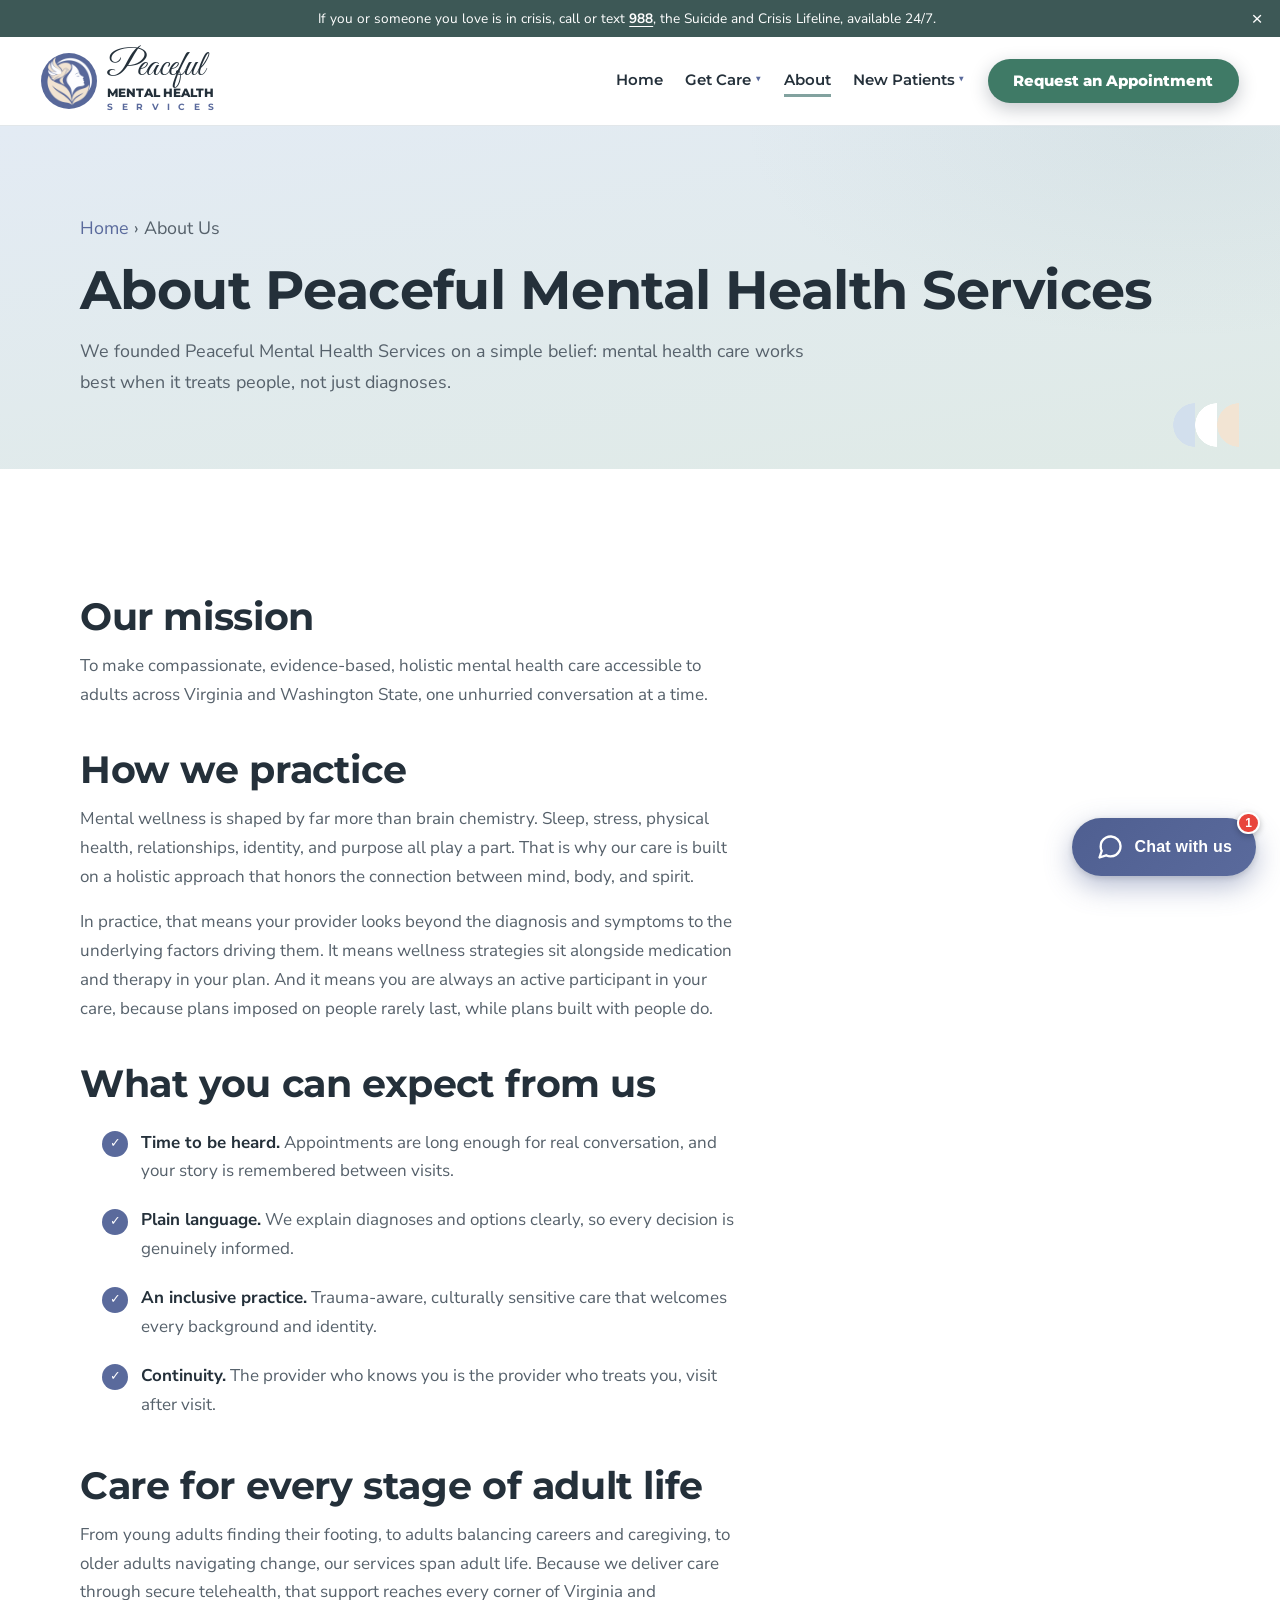
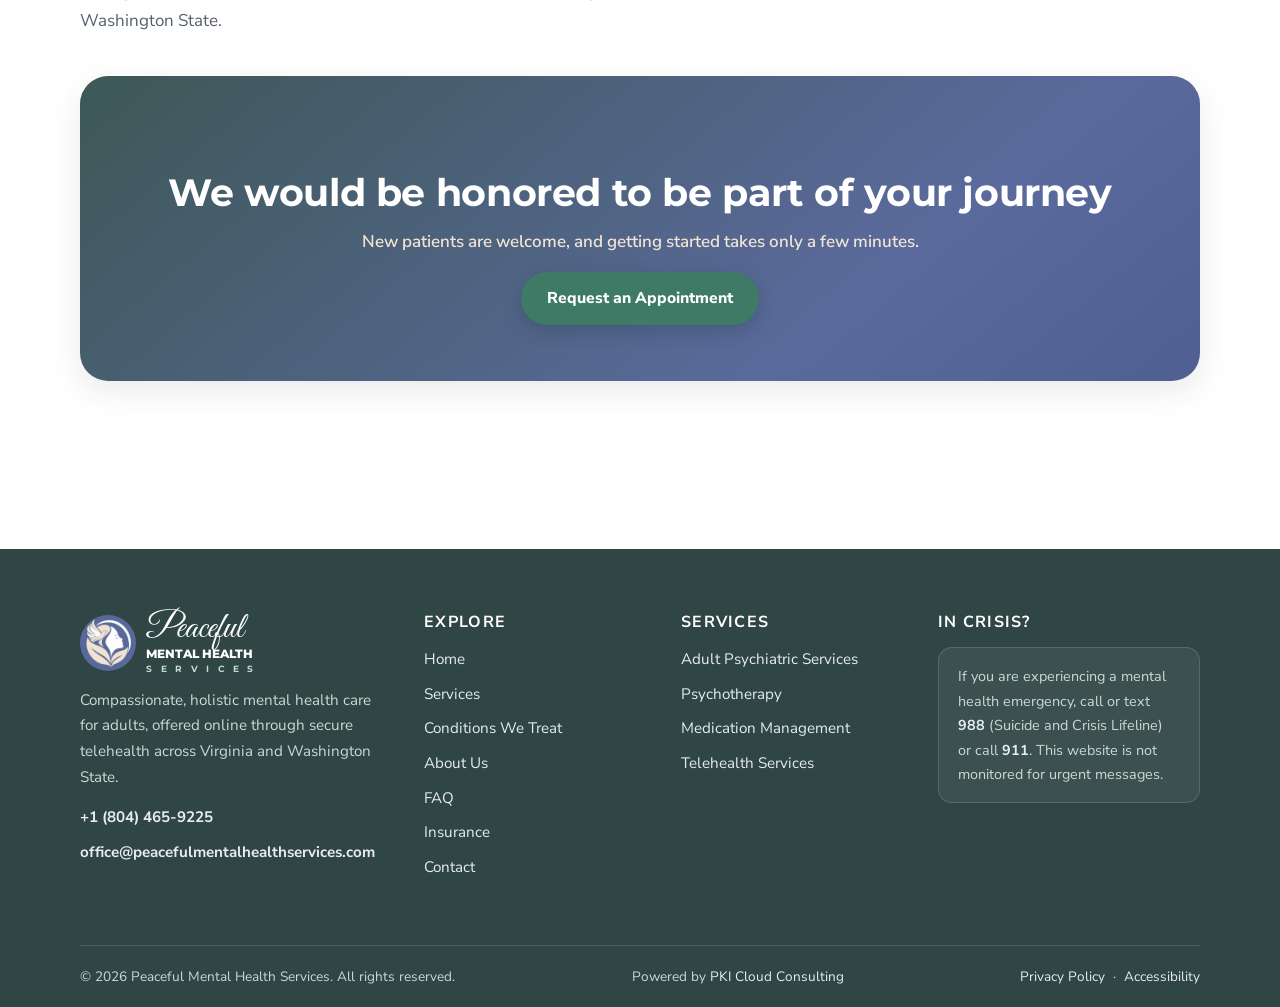
==== commit da7a50aa: "Soothing and grounded redesign: palette, hero clips, step cards - Palette from Tiffany Kenyon's "Soo" ====
--- a/about/index.html
+++ b/about/index.html
@@ -5,16 +5,24 @@
 <meta name="viewport" content="width=device-width, initial-scale=1.0">
 <title>About Us | Peaceful Mental Health Services</title>
 <meta name="description" content="Peaceful Mental Health Services delivers compassionate, holistic psychiatric care built on the connection between mind, body, and spirit.">
-<link rel="canonical" href="https://pkicloudconsulting.github.io/peacefulmentalhealthservices/about/">
-<meta property="og:url" content="https://pkicloudconsulting.github.io/peacefulmentalhealthservices/about/">
+<link rel="canonical" href="https://www.peacefulmentalhealthservices.com/about/">
+<meta property="og:url" content="https://www.peacefulmentalhealthservices.com/about/">
 <link rel="preconnect" href="https://fonts.googleapis.com">
 <link rel="preconnect" href="https://fonts.gstatic.com" crossorigin>
 <link href="https://fonts.googleapis.com/css2?family=Great+Vibes&family=Montserrat:wght@500;600;700;800&family=Nunito+Sans:wght@400;700;800&display=swap" rel="stylesheet">
-<link rel="icon" href="../assets/img/favicon-32-v2.png" sizes="32x32">
-<link rel="icon" href="../assets/img/favicon-192-v2.png" sizes="192x192">
-<link rel="apple-touch-icon" href="../assets/img/apple-touch-icon-v2.png">
+<link rel="icon" href="../assets/img/favicon-32-v5.png" sizes="32x32">
+<link rel="icon" href="../assets/img/favicon-192-v5.png" sizes="192x192">
+<link rel="apple-touch-icon" href="../assets/img/apple-touch-icon-v5.png">
+<link rel="icon" href="../assets/img/favicon-48-v5.png" sizes="48x48">
+<meta property="og:site_name" content="Peaceful Mental Health Services">
+<meta property="og:image" content="https://www.peacefulmentalhealthservices.com/assets/img/og-share-v5.png">
+<meta property="og:image:width" content="1200">
+<meta property="og:image:height" content="630">
+<meta property="og:image:alt" content="Peaceful Mental Health Services logo">
+<meta name="twitter:card" content="summary_large_image">
+<meta name="twitter:image" content="https://www.peacefulmentalhealthservices.com/assets/img/og-share-v5.png">
 <meta name="color-scheme" content="light">
-<link rel="stylesheet" href="../assets/css/pmhs.css?ver=pmhs-45">
+<link rel="stylesheet" href="../assets/css/pmhs.css?ver=pmhs-64">
 </head>
 <body>
 <a class="skip-link" href="#main">Skip to main content</a>
@@ -29,7 +37,7 @@
   <div class="container">
     <a class="brand" href="../">
       <span class="brand-mark brand-mark--logo" aria-hidden="true">
-        <img src="../assets/img/logo-mark-v2.png" alt="" width="42" height="42">
+        <img src="../assets/img/logo-mark-v5.png" alt="" width="42" height="42">
       </span>
       <span class="brand-name"><span class="bn-1">Peaceful</span> <span class="bn-2">Mental Health</span><small class="brand-sub" aria-label="Services"><span>S</span><span>e</span><span>r</span><span>v</span><span>i</span><span>c</span><span>e</span><span>s</span></small></span>
     </a>
@@ -138,9 +146,9 @@
     <div class="footer-brand">
       <a class="brand" href="../">
         <span class="brand-mark brand-mark--logo" aria-hidden="true">
-          <img src="../assets/img/logo-mark-v2.png" alt="" width="42" height="42">
+          <img src="../assets/img/logo-mark-v5.png" alt="" width="42" height="42">
         </span>
-        <span class="brand-name" style="color:#fff;"><span class="bn-1">Peaceful</span> <span class="bn-2">Mental Health</span><small class="brand-sub" style="color:#d9c2f0;" aria-label="Services"><span>S</span><span>e</span><span>r</span><span>v</span><span>i</span><span>c</span><span>e</span><span>s</span></small></span>
+        <span class="brand-name" style="color:#fff;"><span class="bn-1">Peaceful</span> <span class="bn-2">Mental Health</span><small class="brand-sub" style="color:#c7d9d3;" aria-label="Services"><span>S</span><span>e</span><span>r</span><span>v</span><span>i</span><span>c</span><span>e</span><span>s</span></small></span>
       </a>
       <p>Compassionate, holistic mental health care for adults, offered online through secure telehealth across Virginia and Washington State.</p>
       <ul class="footer-contact">
@@ -184,7 +192,7 @@
 </footer>
 
 <!-- ===== Peaceful assistant chatbot ===== -->
-<link rel="stylesheet" href="../assets/chatbot/pmhs-chatbot.css?ver=pmhs-11">
+<link rel="stylesheet" href="../assets/chatbot/pmhs-chatbot.css?ver=pmhs-13">
 <div id="pm-chat" data-base="../" aria-live="polite">
   <button id="pm-chat-toggle" aria-label="Open help chat" aria-expanded="false">
     <span class="pm-chat-toggle__ring" aria-hidden="true"></span>
@@ -194,7 +202,7 @@
   </button>
   <section id="pm-chat-panel" role="dialog" aria-label="Peaceful Mental Health Services help chat" hidden>
     <header id="pm-chat-head">
-      <span class="pm-chat-avatar" aria-hidden="true"><img src="../assets/img/logo-mark-v2.png" alt=""></span>
+      <span class="pm-chat-avatar" aria-hidden="true"><img src="../assets/img/logo-mark-v5.png" alt=""></span>
       <div class="pm-chat-head__text">
         <strong>Peaceful Assistant</strong>
         <span><i class="pm-chat-dot"></i>Online, typically replies instantly</span>
--- a/assets/css/pmhs.css
+++ b/assets/css/pmhs.css
@@ -2,20 +2,20 @@
    Palette: deep calm teal, warm sand, soft sage. Type: Montserrat display, Nunito Sans body. */
 
 :root {
-  --ink: #2b2033;
-  --ink-soft: #5c5066;
-  --teal: #5e2b8a;
-  --teal-dark: #3b1757;
-  --teal-tint: #e9dbf6;
-  --sage: #d9c2f0;
-  --sand: #f1e6fa;
+  --ink: #24303a;
+  --ink-soft: #56616b;
+  --teal: #5a6a9c;
+  --teal-dark: #3d5856;
+  --teal-tint: #e8eff6;
+  --sage: #c7d9d3;
+  --sand: #e6efeb;
   --cream: #ffffff;
-  --apricot: #b8279f;
-  --apricot-dark: #8f1d7c;
+  --apricot: #82a29f;
+  --apricot-dark: #5f7f7c;
   --white: #ffffff;
-  --line: #ece3f3;
-  --shadow: 0 10px 30px rgba(43, 32, 51, 0.10);
-  --shadow-soft: 0 4px 14px rgba(43, 32, 51, 0.07);
+  --line: #e2e7ea;
+  --shadow: 0 10px 30px rgba(36, 48, 58, 0.10);
+  --shadow-soft: 0 4px 14px rgba(36, 48, 58, 0.07);
   --radius: 18px;
   --radius-lg: 28px;
   --measure: 66ch;
@@ -153,9 +153,9 @@
 .hero {
   position: relative; overflow: hidden;
   background:
-    radial-gradient(60% 90% at 85% 10%, rgba(217, 194, 240, 0.35), transparent 65%),
-    radial-gradient(50% 80% at 10% 90%, rgba(184, 39, 159, 0.16), transparent 60%),
-    linear-gradient(170deg, #faf6fd 0%, var(--cream) 60%);
+    radial-gradient(60% 90% at 85% 10%, rgba(199, 217, 211, 0.35), transparent 65%),
+    radial-gradient(50% 80% at 10% 90%, rgba(130, 162, 159, 0.16), transparent 60%),
+    linear-gradient(170deg, #eef4f1 0%, var(--cream) 60%);
   padding: clamp(3.5rem, 8vw, 6.5rem) 0 0;
 }
 .hero-grid { display: grid; grid-template-columns: 1.1fr 0.9fr; gap: 3rem; align-items: center; }
@@ -194,10 +194,10 @@
 .hero-slide--family { background-image: url("../img/hero-family-1.jpeg"); }
 .hero-photo::before {
   content: ""; position: absolute; inset: 0; z-index: 1;
-  background: linear-gradient(100deg, rgba(40, 16, 58, 0.68) 0%, rgba(40, 16, 58, 0.44) 45%, rgba(40, 16, 58, 0.16) 72%, rgba(40, 16, 58, 0.10) 100%);
+  background: linear-gradient(100deg, rgba(30, 42, 60, 0.68) 0%, rgba(30, 42, 60, 0.44) 45%, rgba(30, 42, 60, 0.16) 72%, rgba(30, 42, 60, 0.10) 100%);
 }
 .hero-photo .container, .hero-photo .hero-wave { position: relative; z-index: 2; }
-.hero-copy { max-width: 620px; text-shadow: 0 1px 14px rgba(40, 16, 58, 0.35); }
+.hero-copy { max-width: 620px; text-shadow: 0 1px 14px rgba(30, 42, 60, 0.35); }
 .hero-photo .hero-eyebrow { background: rgba(255, 255, 255, 0.16); color: #fff; backdrop-filter: blur(4px); }
 .hero-photo h1 { color: #fff; }
 .hero-copy .lede-strong { font-weight: 800; color: #fff; margin-bottom: 0.6rem; }
@@ -213,7 +213,7 @@
   .hero-photo { aspect-ratio: auto; min-height: 580px; padding-bottom: 0.5rem; }
   .hero-slide--telehealth { background-position: 55% center; }
   .hero-photo::before {
-    background: linear-gradient(180deg, rgba(40, 16, 58, 0.74) 0%, rgba(40, 16, 58, 0.5) 55%, rgba(40, 16, 58, 0.2) 100%);
+    background: linear-gradient(180deg, rgba(30, 42, 60, 0.74) 0%, rgba(30, 42, 60, 0.5) 55%, rgba(30, 42, 60, 0.2) 100%);
   }
 }
 
@@ -221,7 +221,7 @@
 
 .section { padding-block: clamp(3rem, 7vw, 5.5rem); }
 .section-sand { background: var(--sand); }
-.section-teal { background: linear-gradient(160deg, var(--teal-dark), var(--teal)); color: #f5effa; }
+.section-teal { background: linear-gradient(160deg, var(--teal-dark), var(--teal)); color: #f5efe6; }
 .section-teal h2, .section-teal h3 { color: #fff; }
 .section-teal p { color: #ffffff; }
 
@@ -265,11 +265,11 @@
 .svc-photo-card {
   flex: 0 1 calc((100% - 2 * var(--svc-gap)) / 3);
   display: block; background: var(--white); border-radius: 22px; overflow: hidden;
-  box-shadow: 0 10px 30px rgba(43, 32, 51, 0.16);
+  box-shadow: 0 10px 30px rgba(36, 48, 58, 0.16);
   text-decoration: none; color: inherit;
   transition: transform 0.3s cubic-bezier(0.2, 0.7, 0.3, 1), box-shadow 0.3s ease;
 }
-.svc-photo-card:hover { transform: translateY(-8px) scale(1.015); box-shadow: 0 28px 52px rgba(43, 32, 51, 0.24); }
+.svc-photo-card:hover { transform: translateY(-8px) scale(1.015); box-shadow: 0 28px 52px rgba(36, 48, 58, 0.24); }
 .svc-photo { position: relative; display: block; aspect-ratio: 4 / 5; overflow: hidden; background: var(--teal-tint); }
 .svc-photo img { width: 100%; height: 100%; object-fit: cover; display: block; transition: transform 0.55s ease; }
 .svc-photo-card:hover .svc-photo img { transform: scale(1.07); }
@@ -295,8 +295,8 @@
   display: grid; place-items: center; margin-bottom: 1.1rem;
   background: var(--teal-tint); color: var(--teal-dark);
 }
-.card:nth-child(3n+2) .icon-chip { background: #f7e1f2; color: var(--apricot-dark); }
-.card:nth-child(3n) .icon-chip { background: #f5effa; color: #7b3fa8; }
+.card:nth-child(3n+2) .icon-chip { background: #e4ebf4; color: var(--apricot-dark); }
+.card:nth-child(3n) .icon-chip { background: #f5efe6; color: #4f5f91; }
 
 /* condition pills grid */
 .pill-grid { display: grid; grid-template-columns: repeat(3, 1fr); gap: 1rem; }
@@ -358,7 +358,7 @@
   font-family: "Montserrat", "Segoe UI", system-ui, sans-serif; font-size: 4.4rem; line-height: 1; font-weight: 800;
   color: var(--teal-tint); pointer-events: none;
 }
-.tst-stars { color: #f2b01e; font-size: 1rem; letter-spacing: 3px; margin-bottom: 0.8rem; }
+.tst-stars { color: #6a7bab; font-size: 1rem; letter-spacing: 3px; margin-bottom: 0.8rem; }
 .tst-text { border: none; margin: 0 0 1.3rem; font-size: 0.97rem; color: var(--ink-soft); }
 .tst-person { display: flex; align-items: center; gap: 0.8rem; }
 .tst-avatar { flex: none; }
@@ -369,7 +369,7 @@
 /* ---------- CTA band ---------- */
 
 .cta-band {
-  background: linear-gradient(140deg, var(--teal-dark), var(--teal) 70%, #7b3fa8);
+  background: linear-gradient(140deg, var(--teal-dark), var(--teal) 70%, #4f5f91);
   border-radius: var(--radius-lg); color: #fff;
   padding: clamp(2.2rem, 5vw, 3.5rem); text-align: center;
   box-shadow: var(--shadow);
@@ -381,8 +381,8 @@
 
 .page-hero {
   background:
-    radial-gradient(50% 90% at 90% 0%, rgba(217, 194, 240, 0.3), transparent 60%),
-    linear-gradient(170deg, #faf6fd, var(--cream));
+    radial-gradient(50% 90% at 90% 0%, rgba(199, 217, 211, 0.3), transparent 60%),
+    linear-gradient(170deg, #eef4f1, var(--cream));
   padding: clamp(2.8rem, 6vw, 4.5rem) 0;
   border-bottom: 1px solid var(--line);
 }
@@ -418,7 +418,7 @@
   width: 100%; font: inherit; color: var(--ink);
   border: 1.5px solid var(--line); border-radius: 12px; padding: 0.7rem 0.9rem; background: var(--cream);
 }
-input:focus, select:focus, textarea:focus { outline: 3px solid rgba(94, 43, 138, 0.25); border-color: var(--teal); }
+input:focus, select:focus, textarea:focus { outline: 3px solid rgba(90, 106, 156, 0.25); border-color: var(--teal); }
 
 /* ---------- FAQ ---------- */
 
@@ -433,13 +433,13 @@
 
 /* ---------- Footer ---------- */
 
-.site-footer { background: #2e1245; color: #dccbe9; margin-top: clamp(3rem, 7vw, 5rem); }
+.site-footer { background: #2f4644; color: #ccd8d4; margin-top: clamp(3rem, 7vw, 5rem); }
 .footer-grid {
   display: grid; grid-template-columns: 1.4fr 1fr 1fr 1.2fr; gap: 2.4rem;
   padding-block: clamp(2.5rem, 6vw, 4rem);
 }
 .site-footer h3 { color: #fff; font-size: 1rem; font-family: "Nunito Sans", sans-serif; letter-spacing: 0.08em; text-transform: uppercase; margin-bottom: 1rem; }
-.site-footer a { color: #eadcf5; text-decoration: none; }
+.site-footer a { color: #e6ecf2; text-decoration: none; }
 .site-footer a:hover { color: #fff; text-decoration: underline; }
 .site-footer ul { list-style: none; display: grid; gap: 0.55rem; font-size: 0.95rem; }
 .footer-brand p { font-size: 0.95rem; max-width: 34ch; margin-top: 0.9rem; }
@@ -483,7 +483,7 @@
   .hero-note { font-size: 0.74rem; }
   .hero-photo { min-height: 540px; }
   .hero-photo::before {
-    background: linear-gradient(180deg, rgba(40, 16, 58, 0.7) 0%, rgba(40, 16, 58, 0.42) 55%, rgba(40, 16, 58, 0.14) 100%);
+    background: linear-gradient(180deg, rgba(30, 42, 60, 0.7) 0%, rgba(30, 42, 60, 0.42) 55%, rgba(30, 42, 60, 0.14) 100%);
   }
   .site-nav {
     display: none; position: absolute; top: 100%; left: 0; right: 0;
@@ -525,7 +525,7 @@
 .svc-panel { position: relative; height: 100%; min-height: inherit; border-radius: var(--radius-lg); overflow: hidden; box-shadow: var(--shadow); background: var(--teal-dark); animation: svcFade 0.45s ease; }
 .svc-panel-img { position: absolute; inset: 0; }
 .svc-panel-img img { width: 100%; height: 100%; object-fit: cover; display: block; animation: svcZoom 6s ease-out forwards; }
-.svc-panel::after { content: ""; position: absolute; inset: 0; background: linear-gradient(180deg, rgba(59, 23, 87,0) 30%, rgba(40, 16, 58,0.88) 100%); }
+.svc-panel::after { content: ""; position: absolute; inset: 0; background: linear-gradient(180deg, rgba(61, 88, 86,0) 30%, rgba(30, 42, 60,0.88) 100%); }
 .svc-panel-body { position: absolute; left: 0; right: 0; bottom: 0; z-index: 1; padding: clamp(1.4rem, 3vw, 2.2rem); color: #fff; }
 .svc-panel-body h3 { color: #fff; font-size: clamp(1.4rem, 2.4vw, 1.85rem); margin-bottom: 0.5rem; }
 .svc-panel-body p { color: rgba(255,255,255,0.92); max-width: 38rem; margin: 0 0 1rem; }
@@ -566,7 +566,7 @@
 .announce-bar p { margin: 0 auto; max-width: none; }
 .announce-sep { color: var(--sage); margin-inline: 0.45rem; }
 .announce-close { position: absolute; right: 0.6rem; top: 50%; transform: translateY(-50%); width: 32px; height: 32px; border: none; background: none; color: var(--teal-dark); font-size: 1.3rem; line-height: 1; cursor: pointer; border-radius: 50%; }
-.announce-close:hover { background: rgba(94, 43, 138, 0.12); }
+.announce-close:hover { background: rgba(90, 106, 156, 0.12); }
 .announce-close:focus-visible { outline: 3px solid var(--apricot); outline-offset: 1px; }
 
 /* Get Care mega menu (desktop): full container width panel under the header */
@@ -642,7 +642,7 @@
   position: absolute; left: 0; right: 0; bottom: 0;
   padding: 3.4rem 1.5rem 1.3rem; text-align: center;
   color: #fff; font-weight: 800; font-size: clamp(0.98rem, 1.5vw, 1.12rem); line-height: 1.45;
-  background: linear-gradient(180deg, rgba(40, 16, 58, 0) 0%, rgba(40, 16, 58, 0.82) 100%);
+  background: linear-gradient(180deg, rgba(30, 42, 60, 0) 0%, rgba(30, 42, 60, 0.82) 100%);
   text-shadow: 0 1px 8px rgba(0, 0, 0, 0.3);
 }
 .hero-car-dots { display: flex; justify-content: center; gap: 0.6rem; margin-top: 1rem; }
@@ -690,16 +690,16 @@
   .hero-peace .hero-car-frame { position: absolute; inset: 0; aspect-ratio: auto; border-radius: 0; box-shadow: none; }
   .hero-peace .hero-car-frame::after {
     content: ""; position: absolute; inset: 0; z-index: 1;
-    background: linear-gradient(100deg, rgba(40, 16, 58, 0.74) 0%, rgba(40, 16, 58, 0.5) 42%, rgba(40, 16, 58, 0.16) 72%, rgba(40, 16, 58, 0.06) 100%);
+    background: linear-gradient(100deg, rgba(30, 42, 60, 0.74) 0%, rgba(30, 42, 60, 0.5) 42%, rgba(30, 42, 60, 0.16) 72%, rgba(30, 42, 60, 0.06) 100%);
   }
   .hero-peace .hero-car-slide figcaption { display: none; }
   .hero-peace .hero-car-dots { position: absolute; left: 0; right: 0; bottom: 92px; z-index: 3; margin: 0; }
   .hero-peace .hero-car-dot { border-color: rgba(255, 255, 255, 0.85); }
   .hero-peace-grid { display: flex; flex-direction: column; justify-content: center; flex: 1; padding-block: 3.5rem 5.5rem; text-align: left; }
-  .hero-peace-top, .hero-peace-bottom { position: relative; z-index: 2; max-width: 640px; align-self: flex-start; text-shadow: 0 1px 14px rgba(40, 16, 58, 0.35); }
+  .hero-peace-top, .hero-peace-bottom { position: relative; z-index: 2; max-width: 640px; align-self: flex-start; text-shadow: 0 1px 14px rgba(30, 42, 60, 0.35); }
   .hero-peace-bottom { margin-top: 1.1rem; }
   .hero-peace-title { color: #fff; }
-  .hero-peace .hero-word { color: var(--wcl, #d6c6ff); }
+  .hero-peace .hero-word { color: var(--wcl, #d2dfed); }
   .hero-peace .hero-slogan { color: #fff; }
   .hero-lede-desktop { display: block; color: #fff; font-size: 1.12rem; line-height: 1.6; margin: 0 0 1.6rem; max-width: 560px; }
   .hero-peace .hero-note { color: #fff; }
@@ -754,7 +754,7 @@
 }
 
 /* Alma-style consultation box */
-.care-box { background: var(--white); border: 1px solid var(--line); border-radius: 18px; box-shadow: 0 10px 34px rgba(43, 32, 51, 0.09); padding: 1.6rem clamp(1.2rem, 3vw, 2.2rem) 2rem; }
+.care-box { background: var(--white); border: 1px solid var(--line); border-radius: 18px; box-shadow: 0 10px 34px rgba(36, 48, 58, 0.09); padding: 1.6rem clamp(1.2rem, 3vw, 2.2rem) 2rem; }
 .care-tabs { display: flex; justify-content: center; gap: 2rem; margin-bottom: 1.6rem; }
 .care-tab { padding: 0 0.4rem 0.55rem; color: var(--teal-dark); font-weight: 700; border-bottom: 3px solid var(--teal); }
 .care-q { text-align: center; font-size: 1.2rem; color: var(--ink); margin: 0 auto 1.2rem; max-width: none; }
@@ -762,20 +762,20 @@
 .care-option {
   display: flex; flex-direction: column; align-items: center; justify-content: center; gap: 0.6rem;
   min-height: 132px; padding: 1rem; font: inherit; font-size: 0.97rem; color: var(--ink); text-align: center;
-  background: var(--white); border: 1.5px solid #d8cde2; border-radius: 6px; cursor: pointer;
+  background: var(--white); border: 1.5px solid #d4dbe2; border-radius: 6px; cursor: pointer;
   transition: border-color 0.2s, background 0.2s, box-shadow 0.2s, transform 0.2s;
 }
 .care-option svg { color: var(--teal); }
 .care-option:hover { border-color: var(--teal); background: var(--teal-tint); transform: translateY(-2px); }
-.care-option:focus-visible { outline: 3px solid rgba(94, 43, 138, 0.35); outline-offset: 2px; }
+.care-option:focus-visible { outline: 3px solid rgba(90, 106, 156, 0.35); outline-offset: 2px; }
 .care-option.is-selected { border-color: var(--teal); background: var(--teal-tint); box-shadow: inset 0 0 0 1.5px var(--teal); }
 .care-chosen { display: flex; align-items: center; justify-content: space-between; gap: 1rem; background: var(--teal-tint); color: var(--teal-dark); border-radius: 10px; padding: 0.7rem 1rem; margin-bottom: 1.3rem; }
 .care-back { background: none; border: none; font: inherit; font-weight: 700; color: var(--teal); text-decoration: underline; cursor: pointer; }
 .care-submit { border: none; cursor: pointer; width: 100%; justify-content: center; }
-.care-box input, .care-box select, .care-box textarea { background: #ffffff; border-radius: 6px; border-color: #d8cde2; }
+.care-box input, .care-box select, .care-box textarea { background: #ffffff; border-radius: 6px; border-color: #d4dbe2; }
 @media (max-width: 420px) { .care-option { min-height: 112px; font-size: 0.9rem; } }
 
-/* ================= Round 6 (2026-10-02): Alma green #5e2b8a on white, InnerClarity-style hero type, Alma care finder ================= */
+/* ================= Round 6 (2026-10-02): Alma green #5a6a9c on white, InnerClarity-style hero type, Alma care finder ================= */
 
 body { background: #fff; }
 
@@ -795,13 +795,13 @@
 }
 
 /* ---------- Alma-style care finder ---------- */
-.care-box { position: relative; padding: 0; overflow: hidden; border-radius: 14px; border: 1px solid var(--line); box-shadow: 0 10px 34px rgba(59, 23, 87, 0.08); background: #fff; }
+.care-box { position: relative; padding: 0; overflow: hidden; border-radius: 14px; border: 1px solid var(--line); box-shadow: 0 10px 34px rgba(61, 88, 86, 0.08); background: #fff; }
 .care-head { display: flex; align-items: center; justify-content: space-between; min-height: 56px; padding: 0.4rem 1rem 0.4rem 0.6rem; }
 .care-head .care-back { display: inline-flex; align-items: center; justify-content: center; width: 40px; height: 40px; border-radius: 50%; background: none; border: none; color: var(--ink); cursor: pointer; text-decoration: none; }
 .care-head .care-back:hover { background: var(--teal-tint); }
 .care-head .care-back[hidden] { display: none; }
 .care-count { margin-left: auto; font-size: 0.85rem; font-weight: 700; color: var(--ink-soft); letter-spacing: 0.02em; }
-.care-progress { height: 3px; background: #f1ecf5; }
+.care-progress { height: 3px; background: #e9edf1; }
 .care-progress span { display: block; height: 100%; width: 6%; background: var(--teal); transition: width 0.45s cubic-bezier(0.2, 0.7, 0.2, 1); }
 .care-form { padding: 1.8rem clamp(1.1rem, 3.4vw, 2.4rem) 1.6rem; }
 .care-step { animation: careIn 0.4s cubic-bezier(0.2, 0.7, 0.2, 1); }
@@ -817,12 +817,12 @@
 .care-option {
   position: relative; display: flex; flex-direction: column; align-items: center; justify-content: center; gap: 0.55rem;
   min-height: 98px; padding: 0.9rem 0.8rem; font: inherit; font-size: 0.95rem; line-height: 1.3; color: var(--ink); text-align: center;
-  background: #fff; border: 1px solid #d8cde2; border-radius: 4px; cursor: pointer;
+  background: #fff; border: 1px solid #d4dbe2; border-radius: 4px; cursor: pointer;
   transition: border-color 0.18s, background 0.18s, box-shadow 0.18s;
 }
 .care-option svg { color: var(--teal); }
 .care-option:hover { border-color: var(--teal); }
-.care-option:focus-visible { outline: 3px solid rgba(94, 43, 138, 0.3); outline-offset: 2px; }
+.care-option:focus-visible { outline: 3px solid rgba(90, 106, 156, 0.3); outline-offset: 2px; }
 .care-option.is-selected { border-color: var(--teal); background: var(--teal-tint); box-shadow: inset 0 0 0 1px var(--teal); }
 .care-option.is-selected::after {
   content: ""; position: absolute; top: 8px; right: 8px; width: 18px; height: 18px; border-radius: 50%;
@@ -839,12 +839,12 @@
 .care-loc-wrap svg { position: absolute; left: 14px; top: 50%; transform: translateY(-50%); color: var(--ink-soft); pointer-events: none; }
 .care-loc-wrap input { padding-left: 2.6rem; height: 52px; font-size: 1rem; }
 .care-quick { display: flex; flex-wrap: wrap; gap: 0.5rem; margin-top: 0.75rem; }
-.care-chip { font: inherit; font-size: 0.9rem; font-weight: 700; padding: 0.45rem 1rem; border-radius: 999px; border: 1px solid #d8cde2; background: #fff; color: var(--ink); cursor: pointer; }
+.care-chip { font: inherit; font-size: 0.9rem; font-weight: 700; padding: 0.45rem 1rem; border-radius: 999px; border: 1px solid #d4dbe2; background: #fff; color: var(--ink); cursor: pointer; }
 .care-chip:hover, .care-chip.is-selected { border-color: var(--teal); background: var(--teal-tint); color: var(--teal-dark); }
 .care-loc-msg { min-height: 1.4em; margin: 0.6rem 0 0; font-size: 0.92rem; color: var(--ink-soft); max-width: none; }
 .care-loc-msg.is-ok { color: var(--teal); font-weight: 700; }
 .care-loc-msg.is-warn { color: #9a4a22; }
-.care-radio { display: flex; gap: 0.75rem; align-items: flex-start; padding: 0.9rem 1rem; border: 1px solid #d8cde2; border-radius: 4px; font-weight: 400; cursor: default; margin: 0; }
+.care-radio { display: flex; gap: 0.75rem; align-items: flex-start; padding: 0.9rem 1rem; border: 1px solid #d4dbe2; border-radius: 4px; font-weight: 400; cursor: default; margin: 0; }
 .care-radio.is-selected { border-color: var(--teal); background: var(--teal-tint); box-shadow: inset 0 0 0 1px var(--teal); }
 .care-radio input { width: 18px; height: 18px; margin: 0.2rem 0 0; accent-color: var(--teal); flex: none; }
 .care-radio strong { display: block; color: var(--ink); }
@@ -852,8 +852,8 @@
 .care-visually-hidden { position: absolute; width: 1px; height: 1px; overflow: hidden; clip: rect(0 0 0 0); white-space: nowrap; }
 
 .care-list { display: grid; gap: 0.6rem; }
-.care-row { display: flex; align-items: center; gap: 0.75rem; width: 100%; padding: 0.95rem 1rem; font: inherit; font-size: 1rem; color: var(--ink); text-align: left; background: #fff; border: 1px solid #d8cde2; border-radius: 4px; cursor: pointer; }
-.care-row::before { content: ""; width: 18px; height: 18px; border-radius: 50%; border: 1.5px solid #a996bb; flex: none; box-sizing: border-box; }
+.care-row { display: flex; align-items: center; gap: 0.75rem; width: 100%; padding: 0.95rem 1rem; font: inherit; font-size: 1rem; color: var(--ink); text-align: left; background: #fff; border: 1px solid #d4dbe2; border-radius: 4px; cursor: pointer; }
+.care-row::before { content: ""; width: 18px; height: 18px; border-radius: 50%; border: 1.5px solid #9aa6b2; flex: none; box-sizing: border-box; }
 .care-row:hover { border-color: var(--teal); }
 .care-row.is-selected { border-color: var(--teal); background: var(--teal-tint); box-shadow: inset 0 0 0 1px var(--teal); }
 .care-row.is-selected::before { border: 5px solid var(--teal); }
@@ -876,8 +876,8 @@
 .care-done svg { color: var(--teal); margin-bottom: 0.6rem; }
 .care-done .care-q { text-align: center; }
 .care-done-text { margin: 0.4rem auto 0; color: var(--ink-soft); }
-.care-box input, .care-box select, .care-box textarea { background: #fff; border-radius: 4px; border-color: #d8cde2; }
-.care-box input:focus, .care-box select:focus, .care-box textarea:focus { border-color: var(--teal); outline: 2px solid rgba(94, 43, 138, 0.18); }
+.care-box input, .care-box select, .care-box textarea { background: #fff; border-radius: 4px; border-color: #d4dbe2; }
+.care-box input:focus, .care-box select:focus, .care-box textarea:focus { border-color: var(--teal); outline: 2px solid rgba(90, 106, 156, 0.18); }
 
 @media (max-width: 420px) {
   .care-options { gap: 0.6rem; }
@@ -946,7 +946,7 @@
 @media (prefers-reduced-motion: reduce) { .tst-carousel .tst-track { transition: none; } }
 
 /* ================= Round 16 (2026-10-05): Listening Lounge type + yellow nav ================= */
-:root { --pm-yellow: #f7fd05; --pm-yellow-dark: #e3e800; }
+:root { --pm-yellow: #f2e4d3; --pm-yellow-dark: #e8d5bd; }
 
 /* Wordmark like "THE LISTENING LOUNGE / FOUNDATION": heavy stacked caps, then a small tracked line */
 .brand-name {
@@ -1000,12 +1000,12 @@
 }
 
 /* ================= Round 17 (2026-10-05): Listening Lounge purple theme, new logo ================= */
-:root { --pm-magenta: #b8279f; }
+:root { --pm-magenta: #82a29f; }
 /* Get Started / accent CTAs share the nav yellow, dark text for contrast */
-.btn-accent, .hero-peace .btn-accent { background: var(--pm-yellow); color: #2b2033; }
-.btn-accent:hover, .hero-peace .btn-accent:hover { background: var(--pm-yellow-dark); color: #2b2033; }
+.btn-accent, .hero-peace .btn-accent { background: var(--pm-yellow); color: #24303a; }
+.btn-accent:hover, .hero-peace .btn-accent:hover { background: var(--pm-yellow-dark); color: #24303a; }
 /* New logo is a full purple square: show it as a disc with no white ring */
-.brand-mark--logo { background: #926ac3; box-shadow: none; }
+.brand-mark--logo { background: #5a6a9c; box-shadow: none; }
 /* Active carousel dot: magenta on white (phone), yellow on the desktop photo */
 .hero-peace .hero-car-dot.is-active { background: var(--pm-magenta); border-color: var(--pm-magenta); }
 @media (min-width: 901px) {
@@ -1034,16 +1034,16 @@
   }
   body.home-overlay .site-header .container { min-height: 78px; }
   body.home-overlay .site-header:not(.is-solid) .brand-name { color: #fff; }
-  body.home-overlay .site-header:not(.is-solid) .brand-name small { color: #f1e6fa; }
+  body.home-overlay .site-header:not(.is-solid) .brand-name small { color: #f8f1e8; }
   body.home-overlay .site-header:not(.is-solid) .site-nav > a:not(.btn),
-  body.home-overlay .site-header:not(.is-solid) .site-nav .nav-item > a { color: #fff; text-shadow: 0 1px 10px rgba(40, 16, 58, 0.4); }
+  body.home-overlay .site-header:not(.is-solid) .site-nav .nav-item > a { color: #fff; text-shadow: 0 1px 10px rgba(30, 42, 60, 0.4); }
   body.home-overlay .site-header:not(.is-solid) .nav-caret { color: #fff; }
   body.home-overlay .site-header:not(.is-solid) .nav-drop a { color: var(--ink-soft); text-shadow: none; }
-  body.home-overlay .site-header.is-solid { background: rgba(255, 255, 255, 0.97); border-bottom-color: var(--line); box-shadow: 0 6px 24px rgba(40, 16, 58, 0.08); }
+  body.home-overlay .site-header.is-solid { background: rgba(255, 255, 255, 0.97); border-bottom-color: var(--line); box-shadow: 0 6px 24px rgba(30, 42, 60, 0.08); }
   body.home-overlay .hero-peace .hero-car-frame::after {
     background:
-      linear-gradient(180deg, rgba(40, 16, 58, 0.55) 0%, rgba(40, 16, 58, 0) 22%),
-      linear-gradient(100deg, rgba(40, 16, 58, 0.7) 0%, rgba(40, 16, 58, 0.42) 40%, rgba(40, 16, 58, 0.1) 70%, rgba(40, 16, 58, 0.04) 100%);
+      linear-gradient(180deg, rgba(30, 42, 60, 0.55) 0%, rgba(30, 42, 60, 0) 22%),
+      linear-gradient(100deg, rgba(30, 42, 60, 0.7) 0%, rgba(30, 42, 60, 0.42) 40%, rgba(30, 42, 60, 0.1) 70%, rgba(30, 42, 60, 0.04) 100%);
   }
 
   /* Flyer-style type: short stacked caps lines, bottom-left, smaller */
@@ -1062,12 +1062,12 @@
 /* Lavender theme across the rest: lavender bands and page headers, white between */
 .page-hero {
   background:
-    radial-gradient(55% 100% at 92% 0%, rgba(184, 39, 159, 0.10), transparent 62%),
-    linear-gradient(170deg, #ead9f7 0%, #f6effc 100%);
+    radial-gradient(55% 100% at 92% 0%, rgba(130, 162, 159, 0.10), transparent 62%),
+    linear-gradient(170deg, #e3ebf4 0%, #dfeae6 100%);
   border-bottom: none;
 }
 .section-sand { background: var(--sand); }
-.site-footer { background: #2e1245; color: #dccbe9; }
+.site-footer { background: #2f4644; color: #ccd8d4; }
   /* buttons on the photo keep crisp dark text */
 @media (min-width: 901px) { .hero-peace .btn, body.home-overlay .site-nav a.btn { text-shadow: none; } }
 
@@ -1123,7 +1123,7 @@
   .hero-peace .hero-car-frame { position: absolute; inset: 0; aspect-ratio: auto; border-radius: 0; box-shadow: none; }
   .hero-peace .hero-car-frame::after {
     content: ""; position: absolute; inset: 0; z-index: 1;
-    background: linear-gradient(0deg, rgba(40, 16, 58, 0.82) 0%, rgba(40, 16, 58, 0.55) 42%, rgba(40, 16, 58, 0.14) 72%, rgba(40, 16, 58, 0.05) 100%);
+    background: linear-gradient(0deg, rgba(30, 42, 60, 0.82) 0%, rgba(30, 42, 60, 0.55) 42%, rgba(30, 42, 60, 0.14) 72%, rgba(30, 42, 60, 0.05) 100%);
   }
   .hero-peace .hero-car-slide figcaption { display: none; }
   .hero-peace .hero-car-dots { position: absolute; left: 0; right: 0; bottom: 58px; z-index: 3; margin: 0; }
@@ -1134,7 +1134,7 @@
     display: flex; flex-direction: column; justify-content: flex-end; flex: 1;
     width: auto; max-width: none; margin-inline: 16px; padding-block: 5rem 6.2rem; text-align: left;
   }
-  .hero-peace-top, .hero-peace-bottom { position: relative; z-index: 2; max-width: 100%; align-self: flex-start; text-shadow: 0 1px 12px rgba(40, 16, 58, 0.4); }
+  .hero-peace-top, .hero-peace-bottom { position: relative; z-index: 2; max-width: 100%; align-self: flex-start; text-shadow: 0 1px 12px rgba(30, 42, 60, 0.4); }
   .hero-peace-bottom { margin-top: 0.8rem; }
   .hero-peace-title { color: #fff; font-size: clamp(1.7rem, 8.4vw, 2.3rem); line-height: 1.08; font-weight: 500; }
   .hero-peace-title .hero-peace-lead { display: block; max-width: 6.4em; white-space: normal; }
@@ -1158,7 +1158,7 @@
 }
 
 /* ================= Round 21 (2026-10-05): phone header over the photo, popup announcement, half circles, pink word ================= */
-:root { --pm-pink: #f419e6; }
+:root { --pm-pink: #d2dfed; }
 
 /* Flyer circles are half circles lined up (flat side right), not full discs */
 .hero-peace::after {
@@ -1196,7 +1196,7 @@
     position: fixed; z-index: 300; left: 10px; right: 10px; top: calc(env(safe-area-inset-top, 0px) + 10px);
     padding: 0.75rem 2.6rem 0.75rem 1rem; border-radius: 14px; text-align: left;
     background: #fff; color: var(--teal-dark); font-size: 0.86rem;
-    box-shadow: 0 12px 34px rgba(40, 16, 58, 0.28); border-left: 5px solid var(--pm-pink);
+    box-shadow: 0 12px 34px rgba(30, 42, 60, 0.28); border-left: 5px solid var(--pm-pink);
     opacity: 0; visibility: hidden; transform: translateY(-140%);
     transition: transform 0.45s ease, opacity 0.45s ease, visibility 0.45s ease;
   }
@@ -1207,14 +1207,14 @@
     background: transparent; border-bottom: 1px solid transparent;
     margin-bottom: calc(-1 * var(--hdr-h, 72px)); transition: background 0.3s ease, border-color 0.3s ease;
   }
-  body.home-overlay:not(.nav-open) .site-header:not(.is-solid) .brand-name { color: #fff; text-shadow: 0 1px 10px rgba(40, 16, 58, 0.45); }
-  body.home-overlay:not(.nav-open) .site-header:not(.is-solid) .brand-name small { color: #f1e6fa; }
+  body.home-overlay:not(.nav-open) .site-header:not(.is-solid) .brand-name { color: #fff; text-shadow: 0 1px 10px rgba(30, 42, 60, 0.45); }
+  body.home-overlay:not(.nav-open) .site-header:not(.is-solid) .brand-name small { color: #f8f1e8; }
   body.home-overlay:not(.nav-open) .site-header:not(.is-solid) .nav-toggle { color: #fff; }
   body.home-overlay .site-header.is-solid { background: rgba(255, 255, 255, 0.98); border-bottom-color: var(--line); }
   body.home-overlay .hero-peace .hero-car-frame::after {
     background:
-      linear-gradient(180deg, rgba(40, 16, 58, 0.6) 0%, rgba(40, 16, 58, 0) 24%),
-      linear-gradient(0deg, rgba(40, 16, 58, 0.82) 0%, rgba(40, 16, 58, 0.55) 42%, rgba(40, 16, 58, 0.14) 72%, rgba(40, 16, 58, 0.05) 100%);
+      linear-gradient(180deg, rgba(30, 42, 60, 0.6) 0%, rgba(30, 42, 60, 0) 24%),
+      linear-gradient(0deg, rgba(30, 42, 60, 0.82) 0%, rgba(30, 42, 60, 0.55) 42%, rgba(30, 42, 60, 0.14) 72%, rgba(30, 42, 60, 0.05) 100%);
   }
   body.home-overlay .hero-peace .hero-peace-grid { padding-top: calc(var(--hdr-h, 72px) + 2rem); }
 
@@ -1224,7 +1224,7 @@
 }
 
 /* ================= Round 22 (2026-10-05): rotating word letters cycle pink / white / yellow; lighter pink ================= */
-:root { --pm-pink: #ff7ae9; --pm-magenta: #ff7ae9; }
+:root { --pm-pink: #d2dfed; --pm-magenta: #d2dfed; }
 .hero-peace .hero-peace-title .hero-word .hw-l0 { color: var(--pm-pink); }
 .hero-peace .hero-peace-title .hero-word .hw-l1 { color: #fff; }
 .hero-peace .hero-peace-title .hero-word .hw-l2 { color: var(--pm-yellow); }
@@ -1323,7 +1323,7 @@
   width: min(560px, calc(100% - 20px)); margin: 0;
   padding: 0.85rem 2.8rem 0.85rem 1.1rem; border-radius: 14px; text-align: left;
   background: #fff; color: var(--teal-dark); font-size: 0.95rem; font-weight: 700; line-height: 1.4;
-  box-shadow: 0 14px 38px rgba(40, 16, 58, 0.28); border-left: 5px solid var(--pm-pink);
+  box-shadow: 0 14px 38px rgba(30, 42, 60, 0.28); border-left: 5px solid var(--pm-pink);
   opacity: 0; visibility: hidden; transform: translate(-50%, -140%);
   transition: transform 0.45s ease, opacity 0.45s ease, visibility 0.45s ease;
 }
@@ -1362,7 +1362,7 @@
     radial-gradient(circle at 100% 50%, var(--pm-yellow) 21.5px, transparent 22px) 44px 0 / 22px 44px no-repeat;
 }
 /* on a white section the middle half is lavender so it stays visible */
-.has-halves--on-white::after { --pm-half-mid: #d9c2f0; }
+.has-halves--on-white::after { --pm-half-mid: #c7d9d3; }
 @media (max-width: 640px) {
   .has-halves::after {
     bottom: 16px; width: 39px; height: 26px;
@@ -1372,3 +1372,112 @@
       radial-gradient(circle at 100% 50%, var(--pm-yellow) 12.5px, transparent 13px) 26px 0 / 13px 26px no-repeat;
   }
 }
+
+/* spam-trap field on the contact form, kept off screen */
+.care-hp { position: absolute; left: -9999px; width: 1px; height: 1px; overflow: hidden; }
+
+/* ================= Round 36 (2026-10-05): yellow retired, every accent from the "Soothing and grounded" palette ================= */
+/* --pm-yellow (Round 16) now holds the palette beige, so CTAs, carousel dots, half circles and the hero word follow it */
+:root { --pm-beige-edge: #d9c6ab; }
+/* beige pills keep a soft edge so they still read on white and cream grounds */
+.site-nav a.btn, .site-nav a.btn-primary, .header-cta.btn-primary,
+.btn-accent, .hero-peace .btn-accent { color: var(--ink); box-shadow: inset 0 0 0 1px var(--pm-beige-edge); }
+.site-nav a.btn:hover, .header-cta.btn-primary:hover,
+.btn-accent:hover, .hero-peace .btn-accent:hover { color: var(--ink); }
+/* beige disappears on the white nav bar, so the current/hover underline uses the sage teal; over the hero photo it stays beige */
+.site-nav > a:hover, .site-nav .nav-item > a:hover,
+.site-nav > a[aria-current="page"], .site-nav .nav-item > a[aria-current="page"] { border-bottom-color: #82a29f; }
+body.home-overlay .site-header:not(.is-solid) .site-nav > a:not(.btn):hover,
+body.home-overlay .site-header:not(.is-solid) .site-nav > a[aria-current="page"],
+body.home-overlay .site-header:not(.is-solid) .site-nav .nav-item > a[aria-current="page"] { border-bottom-color: var(--pm-yellow); }
+@media (max-width: 640px) {
+  .site-nav > a[aria-current="page"], .site-nav .nav-item > a[aria-current="page"] { text-decoration-color: #82a29f; }
+}
+
+/* ================= Round 39 (2026-10-05): sage grounds, a stronger rotating word, CTAs with a little more presence ================= */
+/* the rotating word flows through pale sage, beige and pale blue (no white, so it separates from the white lead line), a touch larger */
+@keyframes pmLetterFlow {
+  0%, 100% { color: #c7d9d3; }
+  33.333% { color: var(--pm-yellow); }
+  66.666% { color: #d2dfed; }
+}
+.hero-peace .hero-peace-title .hero-word .hw-l1 { color: var(--pm-yellow); }
+.hero-peace .hero-peace-title .hero-word { font-size: 1.1em; text-shadow: 0 2px 18px rgba(30, 42, 60, 0.45); }
+
+/* CTAs: a richer shade of the palette sage teal (#3f7a66, white text 5.0:1) so they stand out on photos and light grounds, with a soft lift */
+.site-nav a.btn, .site-nav a.btn-primary, .header-cta.btn-primary, body.home-overlay .site-nav a.btn,
+.btn-accent, .hero-peace .btn-accent {
+  background: #3f7a66; color: #fff; text-shadow: none;
+  font-weight: 800; box-shadow: 0 6px 18px rgba(30, 42, 60, 0.25);
+  transition: transform 0.2s ease, box-shadow 0.2s ease, background-color 0.2s ease;
+}
+.site-nav a.btn:hover, .header-cta.btn-primary:hover,
+.btn-accent:hover, .hero-peace .btn-accent:hover {
+  background: #346a58; color: #fff; transform: translateY(-2px); box-shadow: 0 10px 24px rgba(30, 42, 60, 0.3);
+}
+@media (prefers-reduced-motion: reduce) { .site-nav a.btn:hover, .header-cta.btn-primary:hover, .btn-accent:hover { transform: none; } }
+
+/* ================= Round 40 (2026-10-05): Getting started steps as photo cards with a glass overlay ================= */
+.section-steps { background: #eef3f8; }
+.step-cards { display: grid; grid-template-columns: repeat(3, 1fr); gap: clamp(1.2rem, 2.4vw, 2rem); margin-top: 2.2rem; }
+.step-media { position: relative; aspect-ratio: 4 / 3; border-radius: 18px; overflow: hidden; background: var(--teal-tint); }
+.step-media--arch { border-top-left-radius: 38% 50%; }
+.step-media > img { width: 100%; height: 100%; object-fit: cover; display: block; }
+.step-label { margin: 1.3rem 0 0.35rem; font-size: 0.82rem; font-weight: 700; letter-spacing: 0.08em; text-transform: uppercase; color: var(--ink-soft); }
+.step-card h3 { font-size: clamp(1.25rem, 1.8vw, 1.5rem); font-weight: 500; margin: 0 0 0.5rem; color: var(--ink); }
+.step-card > p:last-child { color: var(--ink-soft); margin: 0; }
+
+/* frosted glass overlays */
+.step-glass {
+  position: absolute; color: #fff; border: 1px solid rgba(255, 255, 255, 0.7); border-radius: 12px;
+  background: linear-gradient(rgba(30, 42, 60, 0.16), rgba(30, 42, 60, 0.16)), rgba(255, 255, 255, 0.12); backdrop-filter: blur(12px) saturate(1.1); -webkit-backdrop-filter: blur(12px) saturate(1.1);
+  box-shadow: 0 8px 28px rgba(30, 42, 60, 0.18); text-shadow: 0 1px 8px rgba(30, 42, 60, 0.35);
+}
+.step-glass-text { display: flex; flex-direction: column; line-height: 1.25; }
+.step-glass-text strong { font-family: "Montserrat", "Segoe UI", system-ui, sans-serif; font-weight: 600; font-size: 1rem; }
+.step-glass-text small { font-size: 0.74rem; opacity: 0.95; }
+.step-glass--match { top: 6%; left: 4%; max-width: 62%; padding: 0.7rem 0.85rem; display: grid; grid-template-columns: auto 1fr; gap: 0.35rem 0.7rem; align-items: center; }
+.step-glass-avatar { width: 42px; height: 42px; border-radius: 50%; overflow: hidden; border: 2px solid rgba(255, 255, 255, 0.85); }
+.step-glass-avatar img { width: 100%; height: 100%; object-fit: cover; display: block; }
+.step-glass-chips { grid-column: 1 / -1; display: flex; flex-wrap: wrap; gap: 0.4rem; margin-top: 0.2rem; }
+.step-glass-chips span { font-size: 0.7rem; padding: 0.15rem 0.6rem; border: 1px solid rgba(255, 255, 255, 0.8); border-radius: 999px; }
+.step-glass--badge { top: 26%; left: 9%; padding: 0.6rem 0.85rem; display: flex; gap: 0.6rem; align-items: center; border-radius: 8px; }
+.step-glass--panel {
+  top: 9%; bottom: 0; left: 14%; right: 14%; border-bottom: none; border-radius: 60px 60px 0 0;
+  padding: 1.3rem 1rem 1rem; display: flex; flex-direction: column; align-items: center; text-align: center; gap: 0.35rem;
+}
+.step-glass--panel small { font-size: 0.78rem; font-weight: 600; }
+.step-glass--panel strong { font-family: "Montserrat", "Segoe UI", system-ui, sans-serif; font-size: 1.3rem; font-weight: 600; margin-bottom: 0.6rem; }
+.step-track { position: relative; width: 92%; height: 8px; border: 1px solid rgba(255, 255, 255, 0.85); border-radius: 999px; margin-top: 0.4rem; }
+.step-track span { position: absolute; top: 50%; left: 50%; width: 18px; height: 18px; margin: -9px 0 0 -9px; border-radius: 50%; background: #fff; box-shadow: 0 0 0 5px rgba(255, 255, 255, 0.3); }
+.step-track-labels { width: 100%; display: flex; justify-content: space-between; gap: 0.4rem; font-size: 0.56rem; font-weight: 700; letter-spacing: 0.04em; text-transform: uppercase; margin-top: 0.5rem; }
+
+@media (max-width: 900px) {
+  .step-cards { grid-template-columns: 1fr; max-width: 520px; margin-inline: auto; }
+}
+
+/* ================= Round 42 (2026-10-05): logo mark sized up to sit level with the three-line wordmark ================= */
+.brand-mark { width: 56px; height: 56px; }
+@media (max-width: 640px) { .brand-mark { width: 50px; height: 50px; } }
+@media (max-width: 370px) { .brand-mark { width: 44px; height: 44px; } }
+
+/* ================= Round 44 (2026-10-05): overlays repositioned for the final step photos so faces and the notebook stay clear ================= */
+/* step 1: woman sits right of centre, so the request card stays compact over the plants top-left */
+.step-glass--match { top: 5%; left: 4%; max-width: 44%; padding: 0.55rem 0.7rem; gap: 0.25rem 0.55rem; }
+.step-glass--match .step-glass-avatar { width: 34px; height: 34px; }
+.step-glass--match .step-glass-text strong { font-size: 0.86rem; }
+.step-glass--match .step-glass-text small { font-size: 0.66rem; }
+.step-glass--match .step-glass-chips span { font-size: 0.62rem; padding: 0.1rem 0.5rem; }
+/* step 2: man on the left, laptop on the right, so the badge sits on the open wall top-right */
+.step-glass--badge { top: 6%; left: auto; right: 5%; }
+/* step 3: notebook fills the centre, so the plan card becomes a compact card on the lower right */
+.step-glass--panel {
+  top: auto; bottom: 6%; left: auto; right: 4%; width: 58%;
+  border-bottom: 1px solid rgba(255, 255, 255, 0.7); border-radius: 12px;
+  padding: 0.7rem 0.8rem 0.65rem; gap: 0.15rem;
+}
+.step-glass--panel strong { font-size: 1rem; margin-bottom: 0.2rem; }
+.step-glass--panel small { font-size: 0.68rem; }
+.step-glass--panel .step-track { margin-top: 0.25rem; height: 6px; }
+.step-glass--panel .step-track span { width: 14px; height: 14px; margin: -7px 0 0 -7px; box-shadow: 0 0 0 4px rgba(255, 255, 255, 0.3); }
+.step-glass--panel .step-track-labels { font-size: 0.5rem; margin-top: 0.35rem; white-space: nowrap; letter-spacing: 0.02em; }
--- a/assets/chatbot/pmhs-chatbot.css
+++ b/assets/chatbot/pmhs-chatbot.css
@@ -5,18 +5,18 @@
 
 /* ---------- Launcher ---------- */
 #pm-chat-toggle{position:relative;display:flex;align-items:center;gap:10px;border:0;cursor:pointer;
-  background:linear-gradient(135deg,#7b3fa8 0%,#5e2b8a 100%);color:#ffffff;font-weight:800;font-size:16px;
+  background:linear-gradient(135deg,#4f5f91 0%,#5a6a9c 100%);color:#ffffff;font-weight:800;font-size:16px;
   padding:15px 24px;border-radius:999px;
-  box-shadow:0 10px 28px rgba(94, 43, 138,.45),0 2px 6px rgba(0,0,0,.15);
+  box-shadow:0 10px 28px rgba(90, 106, 156,.45),0 2px 6px rgba(0,0,0,.15);
   transition:transform .18s ease,box-shadow .18s ease}
 #pm-chat-toggle:hover{transform:translateY(-2px) scale(1.03);
-  box-shadow:0 14px 34px rgba(94, 43, 138,.55),0 3px 8px rgba(0,0,0,.2)}
+  box-shadow:0 14px 34px rgba(90, 106, 156,.55),0 3px 8px rgba(0,0,0,.2)}
 #pm-chat-toggle:active{transform:translateY(0) scale(.99)}
 .pm-chat-toggle__icon{flex:0 0 auto}
 .pm-chat-toggle__label{white-space:nowrap;letter-spacing:.2px}
 
 /* pulsing attention ring behind the launcher */
-.pm-chat-toggle__ring{position:absolute;inset:0;border-radius:999px;background:#d9c2f0;
+.pm-chat-toggle__ring{position:absolute;inset:0;border-radius:999px;background:#c7d9d3;
   z-index:-1;opacity:.55;animation:pm-pulse 2.2s ease-out infinite}
 @keyframes pm-pulse{0%{transform:scale(1);opacity:.55}70%{transform:scale(1.35);opacity:0}100%{opacity:0}}
 
@@ -38,15 +38,15 @@
 #pm-chat-panel{position:absolute;right:0;bottom:78px;width:380px;max-width:calc(100vw - 32px);
   height:560px;max-height:calc(100vh - 130px);display:flex;flex-direction:column;
   background:#fff;border-radius:20px;overflow:hidden;
-  box-shadow:0 18px 50px rgba(0,0,0,.28);border:1px solid #f3eafa;
+  box-shadow:0 18px 50px rgba(0,0,0,.28);border:1px solid #eef3f8;
   transform-origin:bottom right;animation:pm-in .26s cubic-bezier(.18,.89,.32,1.28)}
 #pm-chat-panel[hidden]{display:none}
 @keyframes pm-in{from{opacity:0;transform:translateY(14px) scale(.94)}to{opacity:1;transform:none}}
 
 #pm-chat-head{display:flex;align-items:center;gap:12px;
-  background:linear-gradient(135deg,#7b3fa8 0%,#5e2b8a 100%);color:#ffffff;padding:16px 18px}
+  background:linear-gradient(135deg,#4f5f91 0%,#5a6a9c 100%);color:#ffffff;padding:16px 18px}
 .pm-chat-avatar{flex:0 0 auto;width:42px;height:42px;border-radius:50%;
-  background:rgba(255,255,255,.9);color:#3b1757;display:flex;align-items:center;justify-content:center;
+  background:rgba(255,255,255,.9);color:#3d5856;display:flex;align-items:center;justify-content:center;
   box-shadow:0 2px 6px rgba(0,0,0,.12)}
 .pm-chat-head__text{flex:1;min-width:0}
 #pm-chat-head strong{display:block;font-size:17px;line-height:1.2}
@@ -59,41 +59,41 @@
 #pm-chat-close:hover{opacity:1}
 
 /* ---------- Log ---------- */
-#pm-chat-log{flex:1;overflow-y:auto;padding:18px;display:flex;flex-direction:column;gap:12px;background:#f1e6fa}
+#pm-chat-log{flex:1;overflow-y:auto;padding:18px;display:flex;flex-direction:column;gap:12px;background:#f8f1e8}
 .pm-msg{max-width:86%;padding:11px 14px;border-radius:16px;font-size:14.5px;line-height:1.5;
   white-space:pre-wrap;animation:pm-msg-in .22s ease both}
 @keyframes pm-msg-in{from{opacity:0;transform:translateY(6px)}to{opacity:1;transform:none}}
-.pm-msg.bot{align-self:flex-start;background:#fff;border:1px solid #f3eafa;color:#2a2a2a;
+.pm-msg.bot{align-self:flex-start;background:#fff;border:1px solid #eef3f8;color:#2a2a2a;
   border-bottom-left-radius:5px;box-shadow:0 1px 3px rgba(0,0,0,.04)}
-.pm-msg.user{align-self:flex-end;background:linear-gradient(135deg,#7b3fa8,#5e2b8a);color:#ffffff;
+.pm-msg.user{align-self:flex-end;background:linear-gradient(135deg,#4f5f91,#5a6a9c);color:#ffffff;
   border-bottom-right-radius:5px}
-.pm-msg a{color:#3b1757;font-weight:700;text-decoration:underline}
+.pm-msg a{color:#3d5856;font-weight:700;text-decoration:underline}
 
 /* typing indicator */
-.pm-typing{align-self:flex-start;background:#fff;border:1px solid #f3eafa;border-radius:16px;
+.pm-typing{align-self:flex-start;background:#fff;border:1px solid #eef3f8;border-radius:16px;
   border-bottom-left-radius:5px;padding:13px 16px;display:flex;gap:5px}
-.pm-typing i{width:7px;height:7px;border-radius:50%;background:#c9a8e6;animation:pm-bounce 1.2s infinite}
+.pm-typing i{width:7px;height:7px;border-radius:50%;background:#a9b6d2;animation:pm-bounce 1.2s infinite}
 .pm-typing i:nth-child(2){animation-delay:.18s}.pm-typing i:nth-child(3){animation-delay:.36s}
 @keyframes pm-bounce{0%,60%,100%{transform:translateY(0);opacity:.5}30%{transform:translateY(-5px);opacity:1}}
 
 /* ---------- Suggestion chips ---------- */
 #pm-chat-suggestions{display:flex;flex-wrap:wrap;gap:7px;padding:12px;border-top:1px solid #eee;
   background:#fff;max-height:148px;overflow-y:auto}
-.pm-chip{border:1.5px solid #d9c2f0;background:#ffffff;color:#3b1757;font-size:13px;font-weight:700;
+.pm-chip{border:1.5px solid #c7d9d3;background:#ffffff;color:#3d5856;font-size:13px;font-weight:700;
   padding:7px 13px;border-radius:999px;cursor:pointer;transition:background .14s,color .14s,transform .1s}
-.pm-chip:hover{background:linear-gradient(135deg,#7b3fa8,#5e2b8a);color:#ffffff;border-color:transparent}
+.pm-chip:hover{background:linear-gradient(135deg,#4f5f91,#5a6a9c);color:#ffffff;border-color:transparent}
 .pm-chip:active{transform:scale(.96)}
-.pm-chip--topic{background:linear-gradient(135deg,#f3eafa,#e9dbf6);border-color:#5e2b8a;font-size:13.5px;padding:9px 15px}
-.pm-chip--back{border-color:#ece3f3;background:#fff;color:#6e6378;font-weight:600}
-.pm-chip--back:hover{background:#f3eafa;color:#3b1757;border-color:#d9c2f0}
+.pm-chip--topic{background:linear-gradient(135deg,#eef3f8,#e8eff6);border-color:#5a6a9c;font-size:13.5px;padding:9px 15px}
+.pm-chip--back{border-color:#e2e7ea;background:#fff;color:#5f6b75;font-weight:600}
+.pm-chip--back:hover{background:#eef3f8;color:#3d5856;border-color:#c7d9d3}
 
 /* ---------- Input ---------- */
 #pm-chat-form{display:flex;gap:8px;padding:12px;border-top:1px solid #eee;background:#fff}
-#pm-chat-input{flex:1;border:1.5px solid #ece3f3;border-radius:999px;padding:11px 16px;font-size:14px;outline:none;
+#pm-chat-input{flex:1;border:1.5px solid #e2e7ea;border-radius:999px;padding:11px 16px;font-size:14px;outline:none;
   transition:border-color .14s,box-shadow .14s}
-#pm-chat-input:focus{border-color:#d9c2f0;box-shadow:0 0 0 3px rgba(176,201,17,.18)}
+#pm-chat-input:focus{border-color:#c7d9d3;box-shadow:0 0 0 3px rgba(176,201,17,.18)}
 #pm-chat-form button{flex:0 0 auto;border:0;cursor:pointer;
-  background:linear-gradient(135deg,#7b3fa8,#5e2b8a);color:#ffffff;
+  background:linear-gradient(135deg,#4f5f91,#5a6a9c);color:#ffffff;
   width:44px;height:44px;border-radius:50%;display:flex;align-items:center;justify-content:center;
   transition:transform .12s}
 #pm-chat-form button:hover{transform:scale(1.06)}
@@ -103,5 +103,5 @@
   .pm-chat-toggle__ring,.pm-chat-dot,.pm-msg,#pm-chat-panel,.pm-typing i{animation:none}
 }
 /* Bot profile picture is the practice logo */
-.pm-chat-avatar{background:#926ac3;overflow:hidden;padding:0}
+.pm-chat-avatar{background:#5a6a9c;overflow:hidden;padding:0}
 .pm-chat-avatar img{width:100%;height:100%;object-fit:cover;display:block}
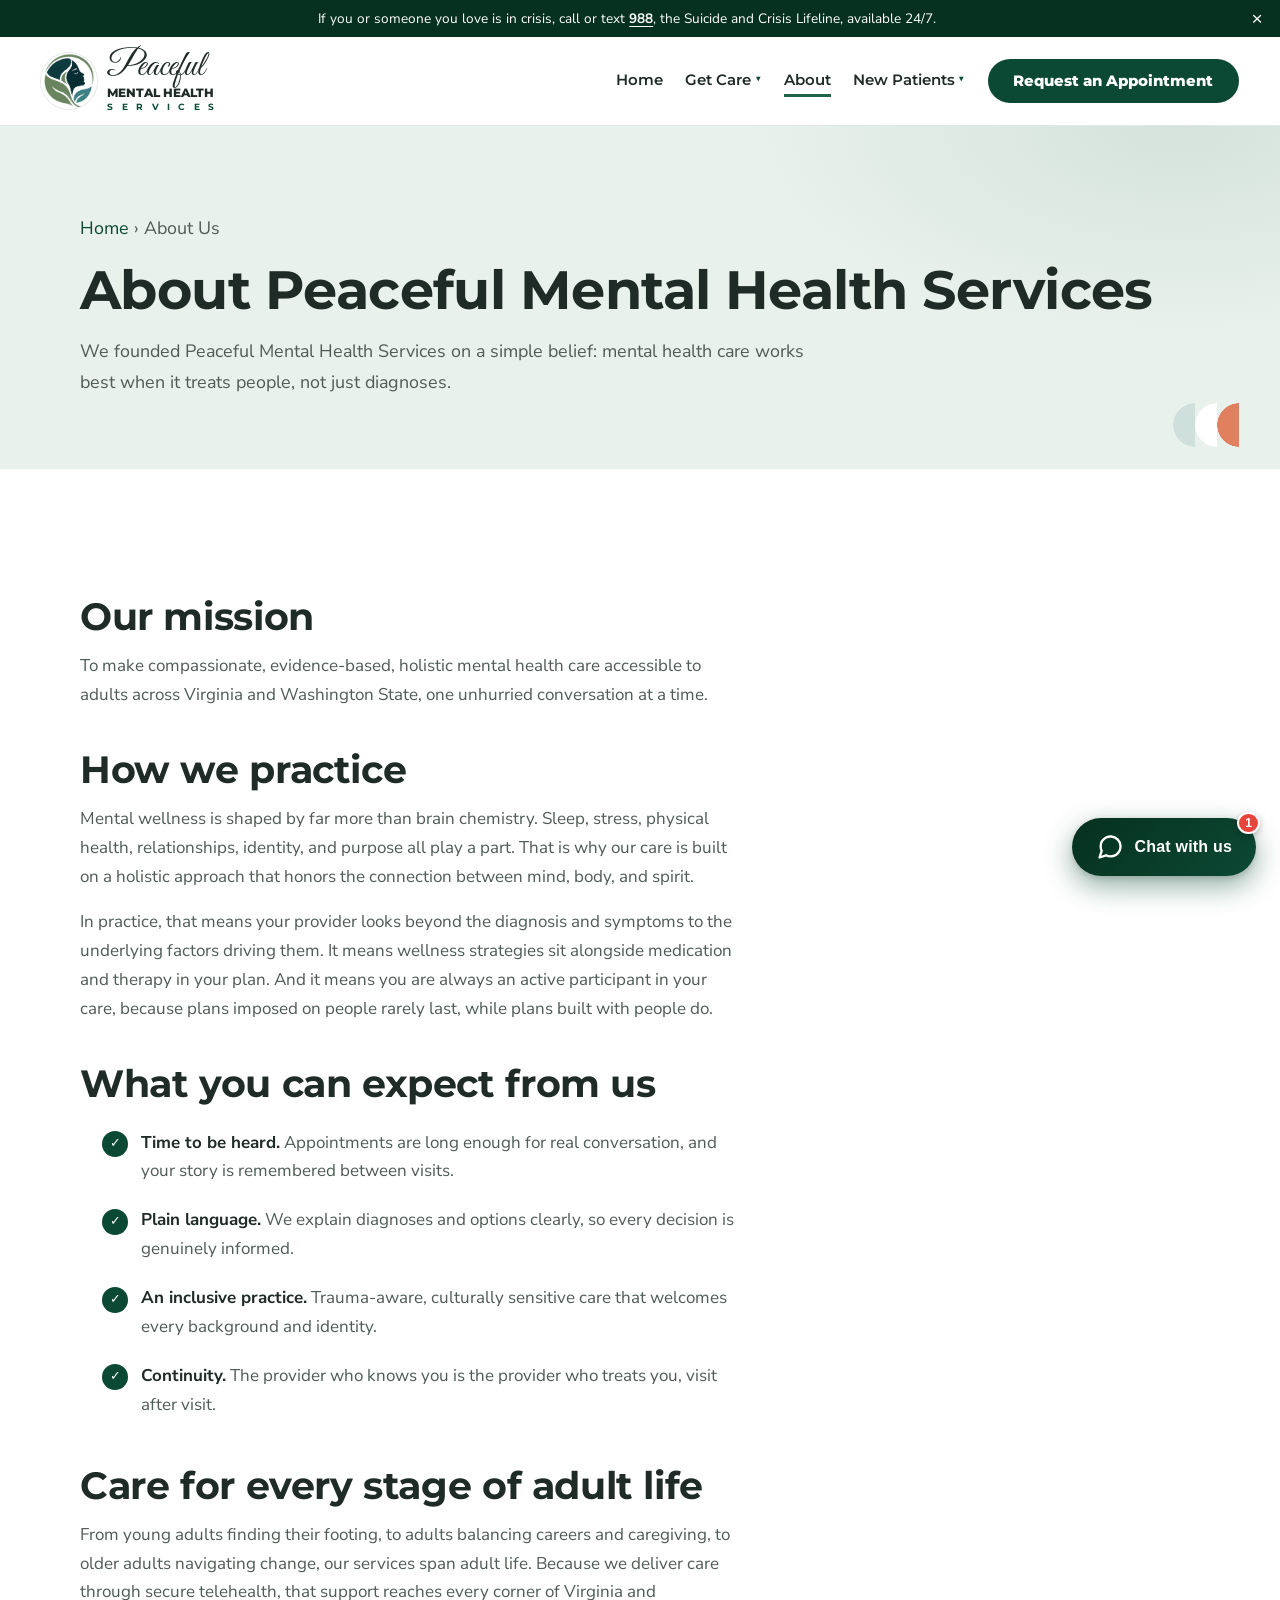
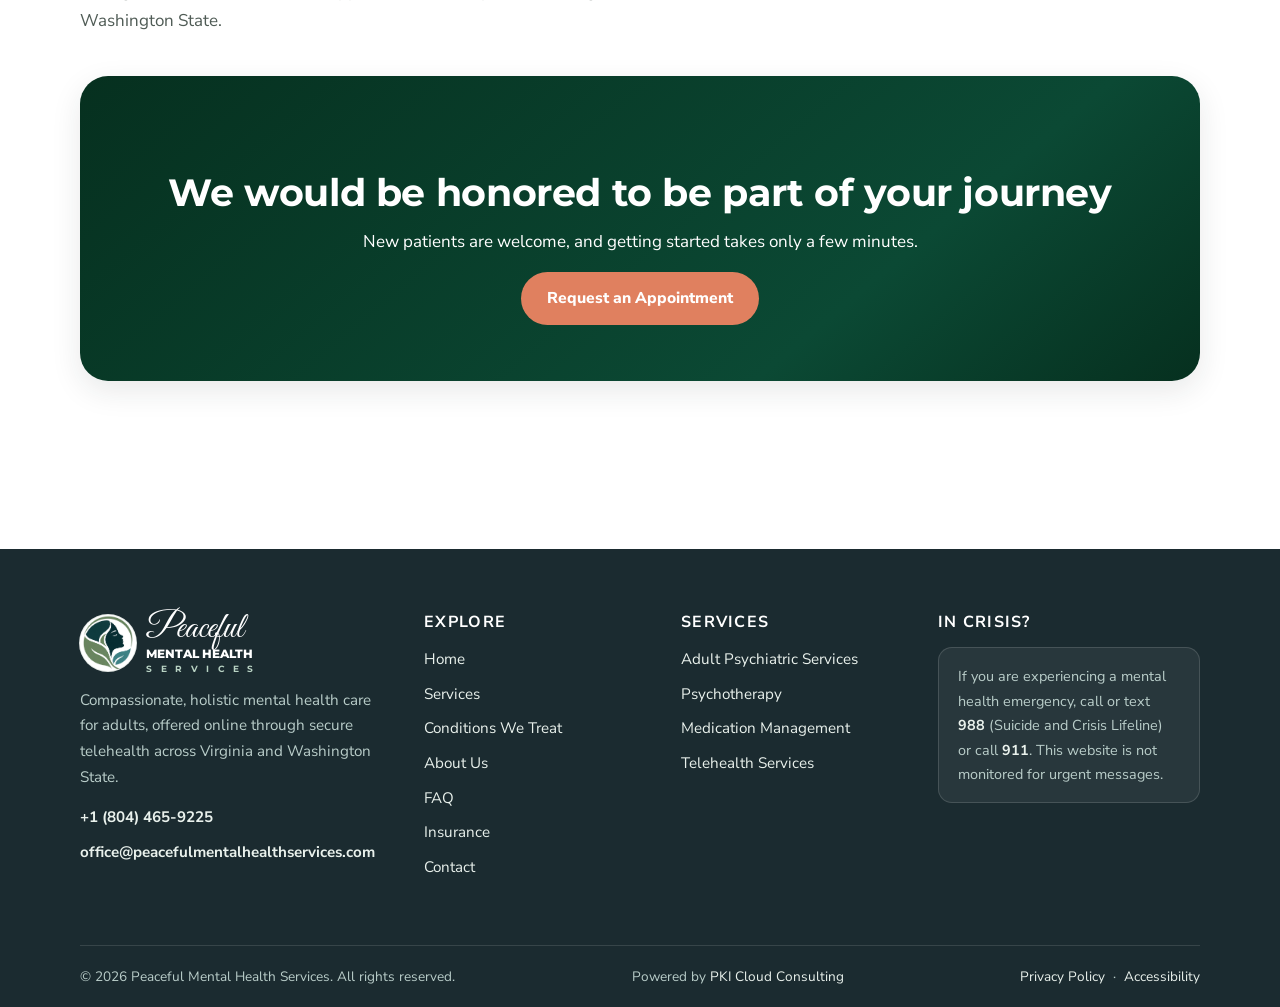
==== commit ea957cbf: "Back to the Alma green look, Get Care menu stays open, Mind on the inner ring Restore the forest gre" ====
--- a/about/index.html
+++ b/about/index.html
@@ -10,19 +10,19 @@
 <link rel="preconnect" href="https://fonts.googleapis.com">
 <link rel="preconnect" href="https://fonts.gstatic.com" crossorigin>
 <link href="https://fonts.googleapis.com/css2?family=Great+Vibes&family=Montserrat:wght@500;600;700;800&family=Nunito+Sans:wght@400;700;800&display=swap" rel="stylesheet">
-<link rel="icon" href="../assets/img/favicon-32-v5.png" sizes="32x32">
-<link rel="icon" href="../assets/img/favicon-192-v5.png" sizes="192x192">
-<link rel="apple-touch-icon" href="../assets/img/apple-touch-icon-v5.png">
-<link rel="icon" href="../assets/img/favicon-48-v5.png" sizes="48x48">
+<link rel="icon" href="../assets/img/favicon-32.png" sizes="32x32">
+<link rel="icon" href="../assets/img/favicon-192.png" sizes="192x192">
+<link rel="apple-touch-icon" href="../assets/img/apple-touch-icon.png">
+<link rel="icon" href="../assets/img/favicon-48-green.png" sizes="48x48">
 <meta property="og:site_name" content="Peaceful Mental Health Services">
-<meta property="og:image" content="https://www.peacefulmentalhealthservices.com/assets/img/og-share-v5.png">
+<meta property="og:image" content="https://www.peacefulmentalhealthservices.com/assets/img/og-share-green.png">
 <meta property="og:image:width" content="1200">
 <meta property="og:image:height" content="630">
 <meta property="og:image:alt" content="Peaceful Mental Health Services logo">
 <meta name="twitter:card" content="summary_large_image">
-<meta name="twitter:image" content="https://www.peacefulmentalhealthservices.com/assets/img/og-share-v5.png">
+<meta name="twitter:image" content="https://www.peacefulmentalhealthservices.com/assets/img/og-share-green.png">
 <meta name="color-scheme" content="light">
-<link rel="stylesheet" href="../assets/css/pmhs.css?ver=pmhs-64">
+<link rel="stylesheet" href="../assets/css/pmhs.css?ver=pmhs-67">
 </head>
 <body>
 <a class="skip-link" href="#main">Skip to main content</a>
@@ -37,7 +37,7 @@
   <div class="container">
     <a class="brand" href="../">
       <span class="brand-mark brand-mark--logo" aria-hidden="true">
-        <img src="../assets/img/logo-mark-v5.png" alt="" width="42" height="42">
+        <img src="../assets/img/logo-mark.png" alt="" width="42" height="42">
       </span>
       <span class="brand-name"><span class="bn-1">Peaceful</span> <span class="bn-2">Mental Health</span><small class="brand-sub" aria-label="Services"><span>S</span><span>e</span><span>r</span><span>v</span><span>i</span><span>c</span><span>e</span><span>s</span></small></span>
     </a>
@@ -146,9 +146,9 @@
     <div class="footer-brand">
       <a class="brand" href="../">
         <span class="brand-mark brand-mark--logo" aria-hidden="true">
-          <img src="../assets/img/logo-mark-v5.png" alt="" width="42" height="42">
+          <img src="../assets/img/logo-mark.png" alt="" width="42" height="42">
         </span>
-        <span class="brand-name" style="color:#fff;"><span class="bn-1">Peaceful</span> <span class="bn-2">Mental Health</span><small class="brand-sub" style="color:#c7d9d3;" aria-label="Services"><span>S</span><span>e</span><span>r</span><span>v</span><span>i</span><span>c</span><span>e</span><span>s</span></small></span>
+        <span class="brand-name" style="color:#fff;"><span class="bn-1">Peaceful</span> <span class="bn-2">Mental Health</span><small class="brand-sub" style="color:#b9d3c4;" aria-label="Services"><span>S</span><span>e</span><span>r</span><span>v</span><span>i</span><span>c</span><span>e</span><span>s</span></small></span>
       </a>
       <p>Compassionate, holistic mental health care for adults, offered online through secure telehealth across Virginia and Washington State.</p>
       <ul class="footer-contact">
@@ -192,7 +192,7 @@
 </footer>
 
 <!-- ===== Peaceful assistant chatbot ===== -->
-<link rel="stylesheet" href="../assets/chatbot/pmhs-chatbot.css?ver=pmhs-13">
+<link rel="stylesheet" href="../assets/chatbot/pmhs-chatbot.css?ver=pmhs-14">
 <div id="pm-chat" data-base="../" aria-live="polite">
   <button id="pm-chat-toggle" aria-label="Open help chat" aria-expanded="false">
     <span class="pm-chat-toggle__ring" aria-hidden="true"></span>
@@ -202,7 +202,7 @@
   </button>
   <section id="pm-chat-panel" role="dialog" aria-label="Peaceful Mental Health Services help chat" hidden>
     <header id="pm-chat-head">
-      <span class="pm-chat-avatar" aria-hidden="true"><img src="../assets/img/logo-mark-v5.png" alt=""></span>
+      <span class="pm-chat-avatar" aria-hidden="true"><img src="../assets/img/logo-mark.png" alt=""></span>
       <div class="pm-chat-head__text">
         <strong>Peaceful Assistant</strong>
         <span><i class="pm-chat-dot"></i>Online, typically replies instantly</span>
@@ -221,6 +221,6 @@
 </div>
 <script src="../assets/chatbot/pmhs-chatbot.js?ver=pmhs-4" defer></script>
 
-<script src="../assets/js/nav.js?ver=pmhs-5" defer></script>
+<script src="../assets/js/nav.js?ver=pmhs-6" defer></script>
 </body>
 </html>
--- a/assets/css/pmhs.css
+++ b/assets/css/pmhs.css
@@ -1,21 +1,21 @@
 /* Peaceful Mental Health Services - design system
-   Palette: deep calm teal, warm sand, soft sage. Type: Montserrat display, Nunito Sans body. */
+   Palette: Alma forest green, coral accent, pale sage. Type: Montserrat display, Nunito Sans body. */
 
 :root {
-  --ink: #24303a;
-  --ink-soft: #56616b;
-  --teal: #5a6a9c;
-  --teal-dark: #3d5856;
-  --teal-tint: #e8eff6;
-  --sage: #c7d9d3;
-  --sand: #e6efeb;
+  --ink: #1f2b26;
+  --ink-soft: #4f5b55;
+  --teal: #0b4934;
+  --teal-dark: #06301f;
+  --teal-tint: #e9f1ec;
+  --sage: #b9d3c4;
+  --sand: #f6f8f6;
   --cream: #ffffff;
-  --apricot: #82a29f;
-  --apricot-dark: #5f7f7c;
+  --apricot: #e0805f;
+  --apricot-dark: #c4653f;
   --white: #ffffff;
-  --line: #e2e7ea;
-  --shadow: 0 10px 30px rgba(36, 48, 58, 0.10);
-  --shadow-soft: 0 4px 14px rgba(36, 48, 58, 0.07);
+  --line: #e4e8e5;
+  --shadow: 0 10px 30px rgba(31, 43, 38, 0.10);
+  --shadow-soft: 0 4px 14px rgba(31, 43, 38, 0.07);
   --radius: 18px;
   --radius-lg: 28px;
   --measure: 66ch;
@@ -153,9 +153,9 @@
 .hero {
   position: relative; overflow: hidden;
   background:
-    radial-gradient(60% 90% at 85% 10%, rgba(199, 217, 211, 0.35), transparent 65%),
-    radial-gradient(50% 80% at 10% 90%, rgba(130, 162, 159, 0.16), transparent 60%),
-    linear-gradient(170deg, #eef4f1 0%, var(--cream) 60%);
+    radial-gradient(60% 90% at 85% 10%, rgba(185, 211, 196, 0.35), transparent 65%),
+    radial-gradient(50% 80% at 10% 90%, rgba(29, 100, 72, 0.16), transparent 60%),
+    linear-gradient(170deg, #f6f8f6 0%, var(--cream) 60%);
   padding: clamp(3.5rem, 8vw, 6.5rem) 0 0;
 }
 .hero-grid { display: grid; grid-template-columns: 1.1fr 0.9fr; gap: 3rem; align-items: center; }
@@ -194,10 +194,10 @@
 .hero-slide--family { background-image: url("../img/hero-family-1.jpeg"); }
 .hero-photo::before {
   content: ""; position: absolute; inset: 0; z-index: 1;
-  background: linear-gradient(100deg, rgba(30, 42, 60, 0.68) 0%, rgba(30, 42, 60, 0.44) 45%, rgba(30, 42, 60, 0.16) 72%, rgba(30, 42, 60, 0.10) 100%);
+  background: linear-gradient(100deg, rgba(18, 38, 30, 0.68) 0%, rgba(18, 38, 30, 0.44) 45%, rgba(18, 38, 30, 0.16) 72%, rgba(18, 38, 30, 0.10) 100%);
 }
 .hero-photo .container, .hero-photo .hero-wave { position: relative; z-index: 2; }
-.hero-copy { max-width: 620px; text-shadow: 0 1px 14px rgba(30, 42, 60, 0.35); }
+.hero-copy { max-width: 620px; text-shadow: 0 1px 14px rgba(18, 38, 30, 0.35); }
 .hero-photo .hero-eyebrow { background: rgba(255, 255, 255, 0.16); color: #fff; backdrop-filter: blur(4px); }
 .hero-photo h1 { color: #fff; }
 .hero-copy .lede-strong { font-weight: 800; color: #fff; margin-bottom: 0.6rem; }
@@ -213,7 +213,7 @@
   .hero-photo { aspect-ratio: auto; min-height: 580px; padding-bottom: 0.5rem; }
   .hero-slide--telehealth { background-position: 55% center; }
   .hero-photo::before {
-    background: linear-gradient(180deg, rgba(30, 42, 60, 0.74) 0%, rgba(30, 42, 60, 0.5) 55%, rgba(30, 42, 60, 0.2) 100%);
+    background: linear-gradient(180deg, rgba(18, 38, 30, 0.74) 0%, rgba(18, 38, 30, 0.5) 55%, rgba(18, 38, 30, 0.2) 100%);
   }
 }
 
@@ -221,7 +221,7 @@
 
 .section { padding-block: clamp(3rem, 7vw, 5.5rem); }
 .section-sand { background: var(--sand); }
-.section-teal { background: linear-gradient(160deg, var(--teal-dark), var(--teal)); color: #f5efe6; }
+.section-teal { background: linear-gradient(160deg, var(--teal-dark), var(--teal)); color: #f6f8f6; }
 .section-teal h2, .section-teal h3 { color: #fff; }
 .section-teal p { color: #ffffff; }
 
@@ -265,11 +265,11 @@
 .svc-photo-card {
   flex: 0 1 calc((100% - 2 * var(--svc-gap)) / 3);
   display: block; background: var(--white); border-radius: 22px; overflow: hidden;
-  box-shadow: 0 10px 30px rgba(36, 48, 58, 0.16);
+  box-shadow: 0 10px 30px rgba(31, 43, 38, 0.16);
   text-decoration: none; color: inherit;
   transition: transform 0.3s cubic-bezier(0.2, 0.7, 0.3, 1), box-shadow 0.3s ease;
 }
-.svc-photo-card:hover { transform: translateY(-8px) scale(1.015); box-shadow: 0 28px 52px rgba(36, 48, 58, 0.24); }
+.svc-photo-card:hover { transform: translateY(-8px) scale(1.015); box-shadow: 0 28px 52px rgba(31, 43, 38, 0.24); }
 .svc-photo { position: relative; display: block; aspect-ratio: 4 / 5; overflow: hidden; background: var(--teal-tint); }
 .svc-photo img { width: 100%; height: 100%; object-fit: cover; display: block; transition: transform 0.55s ease; }
 .svc-photo-card:hover .svc-photo img { transform: scale(1.07); }
@@ -295,8 +295,8 @@
   display: grid; place-items: center; margin-bottom: 1.1rem;
   background: var(--teal-tint); color: var(--teal-dark);
 }
-.card:nth-child(3n+2) .icon-chip { background: #e4ebf4; color: var(--apricot-dark); }
-.card:nth-child(3n) .icon-chip { background: #f5efe6; color: #4f5f91; }
+.card:nth-child(3n+2) .icon-chip { background: #e9f1ec; color: var(--apricot-dark); }
+.card:nth-child(3n) .icon-chip { background: #f6f8f6; color: #06301f; }
 
 /* condition pills grid */
 .pill-grid { display: grid; grid-template-columns: repeat(3, 1fr); gap: 1rem; }
@@ -358,7 +358,7 @@
   font-family: "Montserrat", "Segoe UI", system-ui, sans-serif; font-size: 4.4rem; line-height: 1; font-weight: 800;
   color: var(--teal-tint); pointer-events: none;
 }
-.tst-stars { color: #6a7bab; font-size: 1rem; letter-spacing: 3px; margin-bottom: 0.8rem; }
+.tst-stars { color: #f2b01e; font-size: 1rem; letter-spacing: 3px; margin-bottom: 0.8rem; }
 .tst-text { border: none; margin: 0 0 1.3rem; font-size: 0.97rem; color: var(--ink-soft); }
 .tst-person { display: flex; align-items: center; gap: 0.8rem; }
 .tst-avatar { flex: none; }
@@ -369,7 +369,7 @@
 /* ---------- CTA band ---------- */
 
 .cta-band {
-  background: linear-gradient(140deg, var(--teal-dark), var(--teal) 70%, #4f5f91);
+  background: linear-gradient(140deg, var(--teal-dark), var(--teal) 70%, #06301f);
   border-radius: var(--radius-lg); color: #fff;
   padding: clamp(2.2rem, 5vw, 3.5rem); text-align: center;
   box-shadow: var(--shadow);
@@ -381,8 +381,8 @@
 
 .page-hero {
   background:
-    radial-gradient(50% 90% at 90% 0%, rgba(199, 217, 211, 0.3), transparent 60%),
-    linear-gradient(170deg, #eef4f1, var(--cream));
+    radial-gradient(50% 90% at 90% 0%, rgba(185, 211, 196, 0.3), transparent 60%),
+    linear-gradient(170deg, #f6f8f6, var(--cream));
   padding: clamp(2.8rem, 6vw, 4.5rem) 0;
   border-bottom: 1px solid var(--line);
 }
@@ -418,7 +418,7 @@
   width: 100%; font: inherit; color: var(--ink);
   border: 1.5px solid var(--line); border-radius: 12px; padding: 0.7rem 0.9rem; background: var(--cream);
 }
-input:focus, select:focus, textarea:focus { outline: 3px solid rgba(90, 106, 156, 0.25); border-color: var(--teal); }
+input:focus, select:focus, textarea:focus { outline: 3px solid rgba(11, 73, 52, 0.25); border-color: var(--teal); }
 
 /* ---------- FAQ ---------- */
 
@@ -433,13 +433,13 @@
 
 /* ---------- Footer ---------- */
 
-.site-footer { background: #2f4644; color: #ccd8d4; margin-top: clamp(3rem, 7vw, 5rem); }
+.site-footer { background: #1b2b30; color: #b9cdc9; margin-top: clamp(3rem, 7vw, 5rem); }
 .footer-grid {
   display: grid; grid-template-columns: 1.4fr 1fr 1fr 1.2fr; gap: 2.4rem;
   padding-block: clamp(2.5rem, 6vw, 4rem);
 }
 .site-footer h3 { color: #fff; font-size: 1rem; font-family: "Nunito Sans", sans-serif; letter-spacing: 0.08em; text-transform: uppercase; margin-bottom: 1rem; }
-.site-footer a { color: #e6ecf2; text-decoration: none; }
+.site-footer a { color: #e9f1ec; text-decoration: none; }
 .site-footer a:hover { color: #fff; text-decoration: underline; }
 .site-footer ul { list-style: none; display: grid; gap: 0.55rem; font-size: 0.95rem; }
 .footer-brand p { font-size: 0.95rem; max-width: 34ch; margin-top: 0.9rem; }
@@ -483,7 +483,7 @@
   .hero-note { font-size: 0.74rem; }
   .hero-photo { min-height: 540px; }
   .hero-photo::before {
-    background: linear-gradient(180deg, rgba(30, 42, 60, 0.7) 0%, rgba(30, 42, 60, 0.42) 55%, rgba(30, 42, 60, 0.14) 100%);
+    background: linear-gradient(180deg, rgba(18, 38, 30, 0.7) 0%, rgba(18, 38, 30, 0.42) 55%, rgba(18, 38, 30, 0.14) 100%);
   }
   .site-nav {
     display: none; position: absolute; top: 100%; left: 0; right: 0;
@@ -525,7 +525,7 @@
 .svc-panel { position: relative; height: 100%; min-height: inherit; border-radius: var(--radius-lg); overflow: hidden; box-shadow: var(--shadow); background: var(--teal-dark); animation: svcFade 0.45s ease; }
 .svc-panel-img { position: absolute; inset: 0; }
 .svc-panel-img img { width: 100%; height: 100%; object-fit: cover; display: block; animation: svcZoom 6s ease-out forwards; }
-.svc-panel::after { content: ""; position: absolute; inset: 0; background: linear-gradient(180deg, rgba(61, 88, 86,0) 30%, rgba(30, 42, 60,0.88) 100%); }
+.svc-panel::after { content: ""; position: absolute; inset: 0; background: linear-gradient(180deg, rgba(6, 48, 31,0) 30%, rgba(18, 38, 30,0.88) 100%); }
 .svc-panel-body { position: absolute; left: 0; right: 0; bottom: 0; z-index: 1; padding: clamp(1.4rem, 3vw, 2.2rem); color: #fff; }
 .svc-panel-body h3 { color: #fff; font-size: clamp(1.4rem, 2.4vw, 1.85rem); margin-bottom: 0.5rem; }
 .svc-panel-body p { color: rgba(255,255,255,0.92); max-width: 38rem; margin: 0 0 1rem; }
@@ -566,7 +566,7 @@
 .announce-bar p { margin: 0 auto; max-width: none; }
 .announce-sep { color: var(--sage); margin-inline: 0.45rem; }
 .announce-close { position: absolute; right: 0.6rem; top: 50%; transform: translateY(-50%); width: 32px; height: 32px; border: none; background: none; color: var(--teal-dark); font-size: 1.3rem; line-height: 1; cursor: pointer; border-radius: 50%; }
-.announce-close:hover { background: rgba(90, 106, 156, 0.12); }
+.announce-close:hover { background: rgba(11, 73, 52, 0.12); }
 .announce-close:focus-visible { outline: 3px solid var(--apricot); outline-offset: 1px; }
 
 /* Get Care mega menu (desktop): full container width panel under the header */
@@ -642,7 +642,7 @@
   position: absolute; left: 0; right: 0; bottom: 0;
   padding: 3.4rem 1.5rem 1.3rem; text-align: center;
   color: #fff; font-weight: 800; font-size: clamp(0.98rem, 1.5vw, 1.12rem); line-height: 1.45;
-  background: linear-gradient(180deg, rgba(30, 42, 60, 0) 0%, rgba(30, 42, 60, 0.82) 100%);
+  background: linear-gradient(180deg, rgba(18, 38, 30, 0) 0%, rgba(18, 38, 30, 0.82) 100%);
   text-shadow: 0 1px 8px rgba(0, 0, 0, 0.3);
 }
 .hero-car-dots { display: flex; justify-content: center; gap: 0.6rem; margin-top: 1rem; }
@@ -690,16 +690,16 @@
   .hero-peace .hero-car-frame { position: absolute; inset: 0; aspect-ratio: auto; border-radius: 0; box-shadow: none; }
   .hero-peace .hero-car-frame::after {
     content: ""; position: absolute; inset: 0; z-index: 1;
-    background: linear-gradient(100deg, rgba(30, 42, 60, 0.74) 0%, rgba(30, 42, 60, 0.5) 42%, rgba(30, 42, 60, 0.16) 72%, rgba(30, 42, 60, 0.06) 100%);
+    background: linear-gradient(100deg, rgba(18, 38, 30, 0.74) 0%, rgba(18, 38, 30, 0.5) 42%, rgba(18, 38, 30, 0.16) 72%, rgba(18, 38, 30, 0.06) 100%);
   }
   .hero-peace .hero-car-slide figcaption { display: none; }
   .hero-peace .hero-car-dots { position: absolute; left: 0; right: 0; bottom: 92px; z-index: 3; margin: 0; }
   .hero-peace .hero-car-dot { border-color: rgba(255, 255, 255, 0.85); }
   .hero-peace-grid { display: flex; flex-direction: column; justify-content: center; flex: 1; padding-block: 3.5rem 5.5rem; text-align: left; }
-  .hero-peace-top, .hero-peace-bottom { position: relative; z-index: 2; max-width: 640px; align-self: flex-start; text-shadow: 0 1px 14px rgba(30, 42, 60, 0.35); }
+  .hero-peace-top, .hero-peace-bottom { position: relative; z-index: 2; max-width: 640px; align-self: flex-start; text-shadow: 0 1px 14px rgba(18, 38, 30, 0.35); }
   .hero-peace-bottom { margin-top: 1.1rem; }
   .hero-peace-title { color: #fff; }
-  .hero-peace .hero-word { color: var(--wcl, #d2dfed); }
+  .hero-peace .hero-word { color: var(--wcl, #cfe0dc); }
   .hero-peace .hero-slogan { color: #fff; }
   .hero-lede-desktop { display: block; color: #fff; font-size: 1.12rem; line-height: 1.6; margin: 0 0 1.6rem; max-width: 560px; }
   .hero-peace .hero-note { color: #fff; }
@@ -754,7 +754,7 @@
 }
 
 /* Alma-style consultation box */
-.care-box { background: var(--white); border: 1px solid var(--line); border-radius: 18px; box-shadow: 0 10px 34px rgba(36, 48, 58, 0.09); padding: 1.6rem clamp(1.2rem, 3vw, 2.2rem) 2rem; }
+.care-box { background: var(--white); border: 1px solid var(--line); border-radius: 18px; box-shadow: 0 10px 34px rgba(31, 43, 38, 0.09); padding: 1.6rem clamp(1.2rem, 3vw, 2.2rem) 2rem; }
 .care-tabs { display: flex; justify-content: center; gap: 2rem; margin-bottom: 1.6rem; }
 .care-tab { padding: 0 0.4rem 0.55rem; color: var(--teal-dark); font-weight: 700; border-bottom: 3px solid var(--teal); }
 .care-q { text-align: center; font-size: 1.2rem; color: var(--ink); margin: 0 auto 1.2rem; max-width: none; }
@@ -762,20 +762,20 @@
 .care-option {
   display: flex; flex-direction: column; align-items: center; justify-content: center; gap: 0.6rem;
   min-height: 132px; padding: 1rem; font: inherit; font-size: 0.97rem; color: var(--ink); text-align: center;
-  background: var(--white); border: 1.5px solid #d4dbe2; border-radius: 6px; cursor: pointer;
+  background: var(--white); border: 1.5px solid #cfd5d1; border-radius: 6px; cursor: pointer;
   transition: border-color 0.2s, background 0.2s, box-shadow 0.2s, transform 0.2s;
 }
 .care-option svg { color: var(--teal); }
 .care-option:hover { border-color: var(--teal); background: var(--teal-tint); transform: translateY(-2px); }
-.care-option:focus-visible { outline: 3px solid rgba(90, 106, 156, 0.35); outline-offset: 2px; }
+.care-option:focus-visible { outline: 3px solid rgba(11, 73, 52, 0.35); outline-offset: 2px; }
 .care-option.is-selected { border-color: var(--teal); background: var(--teal-tint); box-shadow: inset 0 0 0 1.5px var(--teal); }
 .care-chosen { display: flex; align-items: center; justify-content: space-between; gap: 1rem; background: var(--teal-tint); color: var(--teal-dark); border-radius: 10px; padding: 0.7rem 1rem; margin-bottom: 1.3rem; }
 .care-back { background: none; border: none; font: inherit; font-weight: 700; color: var(--teal); text-decoration: underline; cursor: pointer; }
 .care-submit { border: none; cursor: pointer; width: 100%; justify-content: center; }
-.care-box input, .care-box select, .care-box textarea { background: #ffffff; border-radius: 6px; border-color: #d4dbe2; }
+.care-box input, .care-box select, .care-box textarea { background: #ffffff; border-radius: 6px; border-color: #cfd5d1; }
 @media (max-width: 420px) { .care-option { min-height: 112px; font-size: 0.9rem; } }
 
-/* ================= Round 6 (2026-10-02): Alma green #5a6a9c on white, InnerClarity-style hero type, Alma care finder ================= */
+/* ================= Round 6 (2026-10-02): Alma green #0b4934 on white, InnerClarity-style hero type, Alma care finder ================= */
 
 body { background: #fff; }
 
@@ -795,13 +795,13 @@
 }
 
 /* ---------- Alma-style care finder ---------- */
-.care-box { position: relative; padding: 0; overflow: hidden; border-radius: 14px; border: 1px solid var(--line); box-shadow: 0 10px 34px rgba(61, 88, 86, 0.08); background: #fff; }
+.care-box { position: relative; padding: 0; overflow: hidden; border-radius: 14px; border: 1px solid var(--line); box-shadow: 0 10px 34px rgba(6, 48, 31, 0.08); background: #fff; }
 .care-head { display: flex; align-items: center; justify-content: space-between; min-height: 56px; padding: 0.4rem 1rem 0.4rem 0.6rem; }
 .care-head .care-back { display: inline-flex; align-items: center; justify-content: center; width: 40px; height: 40px; border-radius: 50%; background: none; border: none; color: var(--ink); cursor: pointer; text-decoration: none; }
 .care-head .care-back:hover { background: var(--teal-tint); }
 .care-head .care-back[hidden] { display: none; }
 .care-count { margin-left: auto; font-size: 0.85rem; font-weight: 700; color: var(--ink-soft); letter-spacing: 0.02em; }
-.care-progress { height: 3px; background: #e9edf1; }
+.care-progress { height: 3px; background: #e9f1ec; }
 .care-progress span { display: block; height: 100%; width: 6%; background: var(--teal); transition: width 0.45s cubic-bezier(0.2, 0.7, 0.2, 1); }
 .care-form { padding: 1.8rem clamp(1.1rem, 3.4vw, 2.4rem) 1.6rem; }
 .care-step { animation: careIn 0.4s cubic-bezier(0.2, 0.7, 0.2, 1); }
@@ -817,12 +817,12 @@
 .care-option {
   position: relative; display: flex; flex-direction: column; align-items: center; justify-content: center; gap: 0.55rem;
   min-height: 98px; padding: 0.9rem 0.8rem; font: inherit; font-size: 0.95rem; line-height: 1.3; color: var(--ink); text-align: center;
-  background: #fff; border: 1px solid #d4dbe2; border-radius: 4px; cursor: pointer;
+  background: #fff; border: 1px solid #cfd5d1; border-radius: 4px; cursor: pointer;
   transition: border-color 0.18s, background 0.18s, box-shadow 0.18s;
 }
 .care-option svg { color: var(--teal); }
 .care-option:hover { border-color: var(--teal); }
-.care-option:focus-visible { outline: 3px solid rgba(90, 106, 156, 0.3); outline-offset: 2px; }
+.care-option:focus-visible { outline: 3px solid rgba(11, 73, 52, 0.3); outline-offset: 2px; }
 .care-option.is-selected { border-color: var(--teal); background: var(--teal-tint); box-shadow: inset 0 0 0 1px var(--teal); }
 .care-option.is-selected::after {
   content: ""; position: absolute; top: 8px; right: 8px; width: 18px; height: 18px; border-radius: 50%;
@@ -839,12 +839,12 @@
 .care-loc-wrap svg { position: absolute; left: 14px; top: 50%; transform: translateY(-50%); color: var(--ink-soft); pointer-events: none; }
 .care-loc-wrap input { padding-left: 2.6rem; height: 52px; font-size: 1rem; }
 .care-quick { display: flex; flex-wrap: wrap; gap: 0.5rem; margin-top: 0.75rem; }
-.care-chip { font: inherit; font-size: 0.9rem; font-weight: 700; padding: 0.45rem 1rem; border-radius: 999px; border: 1px solid #d4dbe2; background: #fff; color: var(--ink); cursor: pointer; }
+.care-chip { font: inherit; font-size: 0.9rem; font-weight: 700; padding: 0.45rem 1rem; border-radius: 999px; border: 1px solid #cfd5d1; background: #fff; color: var(--ink); cursor: pointer; }
 .care-chip:hover, .care-chip.is-selected { border-color: var(--teal); background: var(--teal-tint); color: var(--teal-dark); }
 .care-loc-msg { min-height: 1.4em; margin: 0.6rem 0 0; font-size: 0.92rem; color: var(--ink-soft); max-width: none; }
 .care-loc-msg.is-ok { color: var(--teal); font-weight: 700; }
 .care-loc-msg.is-warn { color: #9a4a22; }
-.care-radio { display: flex; gap: 0.75rem; align-items: flex-start; padding: 0.9rem 1rem; border: 1px solid #d4dbe2; border-radius: 4px; font-weight: 400; cursor: default; margin: 0; }
+.care-radio { display: flex; gap: 0.75rem; align-items: flex-start; padding: 0.9rem 1rem; border: 1px solid #cfd5d1; border-radius: 4px; font-weight: 400; cursor: default; margin: 0; }
 .care-radio.is-selected { border-color: var(--teal); background: var(--teal-tint); box-shadow: inset 0 0 0 1px var(--teal); }
 .care-radio input { width: 18px; height: 18px; margin: 0.2rem 0 0; accent-color: var(--teal); flex: none; }
 .care-radio strong { display: block; color: var(--ink); }
@@ -852,8 +852,8 @@
 .care-visually-hidden { position: absolute; width: 1px; height: 1px; overflow: hidden; clip: rect(0 0 0 0); white-space: nowrap; }
 
 .care-list { display: grid; gap: 0.6rem; }
-.care-row { display: flex; align-items: center; gap: 0.75rem; width: 100%; padding: 0.95rem 1rem; font: inherit; font-size: 1rem; color: var(--ink); text-align: left; background: #fff; border: 1px solid #d4dbe2; border-radius: 4px; cursor: pointer; }
-.care-row::before { content: ""; width: 18px; height: 18px; border-radius: 50%; border: 1.5px solid #9aa6b2; flex: none; box-sizing: border-box; }
+.care-row { display: flex; align-items: center; gap: 0.75rem; width: 100%; padding: 0.95rem 1rem; font: inherit; font-size: 1rem; color: var(--ink); text-align: left; background: #fff; border: 1px solid #cfd5d1; border-radius: 4px; cursor: pointer; }
+.care-row::before { content: ""; width: 18px; height: 18px; border-radius: 50%; border: 1.5px solid #9aa59f; flex: none; box-sizing: border-box; }
 .care-row:hover { border-color: var(--teal); }
 .care-row.is-selected { border-color: var(--teal); background: var(--teal-tint); box-shadow: inset 0 0 0 1px var(--teal); }
 .care-row.is-selected::before { border: 5px solid var(--teal); }
@@ -876,8 +876,8 @@
 .care-done svg { color: var(--teal); margin-bottom: 0.6rem; }
 .care-done .care-q { text-align: center; }
 .care-done-text { margin: 0.4rem auto 0; color: var(--ink-soft); }
-.care-box input, .care-box select, .care-box textarea { background: #fff; border-radius: 4px; border-color: #d4dbe2; }
-.care-box input:focus, .care-box select:focus, .care-box textarea:focus { border-color: var(--teal); outline: 2px solid rgba(90, 106, 156, 0.18); }
+.care-box input, .care-box select, .care-box textarea { background: #fff; border-radius: 4px; border-color: #cfd5d1; }
+.care-box input:focus, .care-box select:focus, .care-box textarea:focus { border-color: var(--teal); outline: 2px solid rgba(11, 73, 52, 0.18); }
 
 @media (max-width: 420px) {
   .care-options { gap: 0.6rem; }
@@ -946,7 +946,7 @@
 @media (prefers-reduced-motion: reduce) { .tst-carousel .tst-track { transition: none; } }
 
 /* ================= Round 16 (2026-10-05): Listening Lounge type + yellow nav ================= */
-:root { --pm-yellow: #f2e4d3; --pm-yellow-dark: #e8d5bd; }
+:root { --pm-yellow: #e0805f; --pm-yellow-dark: #c4653f; }
 
 /* Wordmark like "THE LISTENING LOUNGE / FOUNDATION": heavy stacked caps, then a small tracked line */
 .brand-name {
@@ -1000,12 +1000,12 @@
 }
 
 /* ================= Round 17 (2026-10-05): Listening Lounge purple theme, new logo ================= */
-:root { --pm-magenta: #82a29f; }
+:root { --pm-magenta: #1d6448; }
 /* Get Started / accent CTAs share the nav yellow, dark text for contrast */
-.btn-accent, .hero-peace .btn-accent { background: var(--pm-yellow); color: #24303a; }
-.btn-accent:hover, .hero-peace .btn-accent:hover { background: var(--pm-yellow-dark); color: #24303a; }
+.btn-accent, .hero-peace .btn-accent { background: var(--pm-yellow); color: #1f2b26; }
+.btn-accent:hover, .hero-peace .btn-accent:hover { background: var(--pm-yellow-dark); color: #1f2b26; }
 /* New logo is a full purple square: show it as a disc with no white ring */
-.brand-mark--logo { background: #5a6a9c; box-shadow: none; }
+.brand-mark--logo { background: #0b4934; box-shadow: none; }
 /* Active carousel dot: magenta on white (phone), yellow on the desktop photo */
 .hero-peace .hero-car-dot.is-active { background: var(--pm-magenta); border-color: var(--pm-magenta); }
 @media (min-width: 901px) {
@@ -1034,16 +1034,16 @@
   }
   body.home-overlay .site-header .container { min-height: 78px; }
   body.home-overlay .site-header:not(.is-solid) .brand-name { color: #fff; }
-  body.home-overlay .site-header:not(.is-solid) .brand-name small { color: #f8f1e8; }
+  body.home-overlay .site-header:not(.is-solid) .brand-name small { color: #f6f8f6; }
   body.home-overlay .site-header:not(.is-solid) .site-nav > a:not(.btn),
-  body.home-overlay .site-header:not(.is-solid) .site-nav .nav-item > a { color: #fff; text-shadow: 0 1px 10px rgba(30, 42, 60, 0.4); }
+  body.home-overlay .site-header:not(.is-solid) .site-nav .nav-item > a { color: #fff; text-shadow: 0 1px 10px rgba(18, 38, 30, 0.4); }
   body.home-overlay .site-header:not(.is-solid) .nav-caret { color: #fff; }
   body.home-overlay .site-header:not(.is-solid) .nav-drop a { color: var(--ink-soft); text-shadow: none; }
-  body.home-overlay .site-header.is-solid { background: rgba(255, 255, 255, 0.97); border-bottom-color: var(--line); box-shadow: 0 6px 24px rgba(30, 42, 60, 0.08); }
+  body.home-overlay .site-header.is-solid { background: rgba(255, 255, 255, 0.97); border-bottom-color: var(--line); box-shadow: 0 6px 24px rgba(18, 38, 30, 0.08); }
   body.home-overlay .hero-peace .hero-car-frame::after {
     background:
-      linear-gradient(180deg, rgba(30, 42, 60, 0.55) 0%, rgba(30, 42, 60, 0) 22%),
-      linear-gradient(100deg, rgba(30, 42, 60, 0.7) 0%, rgba(30, 42, 60, 0.42) 40%, rgba(30, 42, 60, 0.1) 70%, rgba(30, 42, 60, 0.04) 100%);
+      linear-gradient(180deg, rgba(18, 38, 30, 0.55) 0%, rgba(18, 38, 30, 0) 22%),
+      linear-gradient(100deg, rgba(18, 38, 30, 0.7) 0%, rgba(18, 38, 30, 0.42) 40%, rgba(18, 38, 30, 0.1) 70%, rgba(18, 38, 30, 0.04) 100%);
   }
 
   /* Flyer-style type: short stacked caps lines, bottom-left, smaller */
@@ -1062,12 +1062,12 @@
 /* Lavender theme across the rest: lavender bands and page headers, white between */
 .page-hero {
   background:
-    radial-gradient(55% 100% at 92% 0%, rgba(130, 162, 159, 0.10), transparent 62%),
-    linear-gradient(170deg, #e3ebf4 0%, #dfeae6 100%);
+    radial-gradient(55% 100% at 92% 0%, rgba(29, 100, 72, 0.10), transparent 62%),
+    linear-gradient(170deg, #e9f1ec 0%, #e9f1ec 100%);
   border-bottom: none;
 }
 .section-sand { background: var(--sand); }
-.site-footer { background: #2f4644; color: #ccd8d4; }
+.site-footer { background: #1b2b30; color: #b9cdc9; }
   /* buttons on the photo keep crisp dark text */
 @media (min-width: 901px) { .hero-peace .btn, body.home-overlay .site-nav a.btn { text-shadow: none; } }
 
@@ -1123,7 +1123,7 @@
   .hero-peace .hero-car-frame { position: absolute; inset: 0; aspect-ratio: auto; border-radius: 0; box-shadow: none; }
   .hero-peace .hero-car-frame::after {
     content: ""; position: absolute; inset: 0; z-index: 1;
-    background: linear-gradient(0deg, rgba(30, 42, 60, 0.82) 0%, rgba(30, 42, 60, 0.55) 42%, rgba(30, 42, 60, 0.14) 72%, rgba(30, 42, 60, 0.05) 100%);
+    background: linear-gradient(0deg, rgba(18, 38, 30, 0.82) 0%, rgba(18, 38, 30, 0.55) 42%, rgba(18, 38, 30, 0.14) 72%, rgba(18, 38, 30, 0.05) 100%);
   }
   .hero-peace .hero-car-slide figcaption { display: none; }
   .hero-peace .hero-car-dots { position: absolute; left: 0; right: 0; bottom: 58px; z-index: 3; margin: 0; }
@@ -1134,7 +1134,7 @@
     display: flex; flex-direction: column; justify-content: flex-end; flex: 1;
     width: auto; max-width: none; margin-inline: 16px; padding-block: 5rem 6.2rem; text-align: left;
   }
-  .hero-peace-top, .hero-peace-bottom { position: relative; z-index: 2; max-width: 100%; align-self: flex-start; text-shadow: 0 1px 12px rgba(30, 42, 60, 0.4); }
+  .hero-peace-top, .hero-peace-bottom { position: relative; z-index: 2; max-width: 100%; align-self: flex-start; text-shadow: 0 1px 12px rgba(18, 38, 30, 0.4); }
   .hero-peace-bottom { margin-top: 0.8rem; }
   .hero-peace-title { color: #fff; font-size: clamp(1.7rem, 8.4vw, 2.3rem); line-height: 1.08; font-weight: 500; }
   .hero-peace-title .hero-peace-lead { display: block; max-width: 6.4em; white-space: normal; }
@@ -1158,7 +1158,7 @@
 }
 
 /* ================= Round 21 (2026-10-05): phone header over the photo, popup announcement, half circles, pink word ================= */
-:root { --pm-pink: #d2dfed; }
+:root { --pm-pink: #cfe0dc; }
 
 /* Flyer circles are half circles lined up (flat side right), not full discs */
 .hero-peace::after {
@@ -1196,7 +1196,7 @@
     position: fixed; z-index: 300; left: 10px; right: 10px; top: calc(env(safe-area-inset-top, 0px) + 10px);
     padding: 0.75rem 2.6rem 0.75rem 1rem; border-radius: 14px; text-align: left;
     background: #fff; color: var(--teal-dark); font-size: 0.86rem;
-    box-shadow: 0 12px 34px rgba(30, 42, 60, 0.28); border-left: 5px solid var(--pm-pink);
+    box-shadow: 0 12px 34px rgba(18, 38, 30, 0.28); border-left: 5px solid var(--pm-pink);
     opacity: 0; visibility: hidden; transform: translateY(-140%);
     transition: transform 0.45s ease, opacity 0.45s ease, visibility 0.45s ease;
   }
@@ -1207,14 +1207,14 @@
     background: transparent; border-bottom: 1px solid transparent;
     margin-bottom: calc(-1 * var(--hdr-h, 72px)); transition: background 0.3s ease, border-color 0.3s ease;
   }
-  body.home-overlay:not(.nav-open) .site-header:not(.is-solid) .brand-name { color: #fff; text-shadow: 0 1px 10px rgba(30, 42, 60, 0.45); }
-  body.home-overlay:not(.nav-open) .site-header:not(.is-solid) .brand-name small { color: #f8f1e8; }
+  body.home-overlay:not(.nav-open) .site-header:not(.is-solid) .brand-name { color: #fff; text-shadow: 0 1px 10px rgba(18, 38, 30, 0.45); }
+  body.home-overlay:not(.nav-open) .site-header:not(.is-solid) .brand-name small { color: #f6f8f6; }
   body.home-overlay:not(.nav-open) .site-header:not(.is-solid) .nav-toggle { color: #fff; }
   body.home-overlay .site-header.is-solid { background: rgba(255, 255, 255, 0.98); border-bottom-color: var(--line); }
   body.home-overlay .hero-peace .hero-car-frame::after {
     background:
-      linear-gradient(180deg, rgba(30, 42, 60, 0.6) 0%, rgba(30, 42, 60, 0) 24%),
-      linear-gradient(0deg, rgba(30, 42, 60, 0.82) 0%, rgba(30, 42, 60, 0.55) 42%, rgba(30, 42, 60, 0.14) 72%, rgba(30, 42, 60, 0.05) 100%);
+      linear-gradient(180deg, rgba(18, 38, 30, 0.6) 0%, rgba(18, 38, 30, 0) 24%),
+      linear-gradient(0deg, rgba(18, 38, 30, 0.82) 0%, rgba(18, 38, 30, 0.55) 42%, rgba(18, 38, 30, 0.14) 72%, rgba(18, 38, 30, 0.05) 100%);
   }
   body.home-overlay .hero-peace .hero-peace-grid { padding-top: calc(var(--hdr-h, 72px) + 2rem); }
 
@@ -1224,7 +1224,7 @@
 }
 
 /* ================= Round 22 (2026-10-05): rotating word letters cycle pink / white / yellow; lighter pink ================= */
-:root { --pm-pink: #d2dfed; --pm-magenta: #d2dfed; }
+:root { --pm-pink: #cfe0dc; --pm-magenta: #cfe0dc; }
 .hero-peace .hero-peace-title .hero-word .hw-l0 { color: var(--pm-pink); }
 .hero-peace .hero-peace-title .hero-word .hw-l1 { color: #fff; }
 .hero-peace .hero-peace-title .hero-word .hw-l2 { color: var(--pm-yellow); }
@@ -1323,7 +1323,7 @@
   width: min(560px, calc(100% - 20px)); margin: 0;
   padding: 0.85rem 2.8rem 0.85rem 1.1rem; border-radius: 14px; text-align: left;
   background: #fff; color: var(--teal-dark); font-size: 0.95rem; font-weight: 700; line-height: 1.4;
-  box-shadow: 0 14px 38px rgba(30, 42, 60, 0.28); border-left: 5px solid var(--pm-pink);
+  box-shadow: 0 14px 38px rgba(18, 38, 30, 0.28); border-left: 5px solid var(--pm-pink);
   opacity: 0; visibility: hidden; transform: translate(-50%, -140%);
   transition: transform 0.45s ease, opacity 0.45s ease, visibility 0.45s ease;
 }
@@ -1362,7 +1362,7 @@
     radial-gradient(circle at 100% 50%, var(--pm-yellow) 21.5px, transparent 22px) 44px 0 / 22px 44px no-repeat;
 }
 /* on a white section the middle half is lavender so it stays visible */
-.has-halves--on-white::after { --pm-half-mid: #c7d9d3; }
+.has-halves--on-white::after { --pm-half-mid: #b9d3c4; }
 @media (max-width: 640px) {
   .has-halves::after {
     bottom: 16px; width: 39px; height: 26px;
@@ -1378,7 +1378,7 @@
 
 /* ================= Round 36 (2026-10-05): yellow retired, every accent from the "Soothing and grounded" palette ================= */
 /* --pm-yellow (Round 16) now holds the palette beige, so CTAs, carousel dots, half circles and the hero word follow it */
-:root { --pm-beige-edge: #d9c6ab; }
+:root { --pm-beige-edge: #c4653f; }
 /* beige pills keep a soft edge so they still read on white and cream grounds */
 .site-nav a.btn, .site-nav a.btn-primary, .header-cta.btn-primary,
 .btn-accent, .hero-peace .btn-accent { color: var(--ink); box-shadow: inset 0 0 0 1px var(--pm-beige-edge); }
@@ -1386,39 +1386,39 @@
 .btn-accent:hover, .hero-peace .btn-accent:hover { color: var(--ink); }
 /* beige disappears on the white nav bar, so the current/hover underline uses the sage teal; over the hero photo it stays beige */
 .site-nav > a:hover, .site-nav .nav-item > a:hover,
-.site-nav > a[aria-current="page"], .site-nav .nav-item > a[aria-current="page"] { border-bottom-color: #82a29f; }
+.site-nav > a[aria-current="page"], .site-nav .nav-item > a[aria-current="page"] { border-bottom-color: #1d6448; }
 body.home-overlay .site-header:not(.is-solid) .site-nav > a:not(.btn):hover,
 body.home-overlay .site-header:not(.is-solid) .site-nav > a[aria-current="page"],
 body.home-overlay .site-header:not(.is-solid) .site-nav .nav-item > a[aria-current="page"] { border-bottom-color: var(--pm-yellow); }
 @media (max-width: 640px) {
-  .site-nav > a[aria-current="page"], .site-nav .nav-item > a[aria-current="page"] { text-decoration-color: #82a29f; }
+  .site-nav > a[aria-current="page"], .site-nav .nav-item > a[aria-current="page"] { text-decoration-color: #1d6448; }
 }
 
 /* ================= Round 39 (2026-10-05): sage grounds, a stronger rotating word, CTAs with a little more presence ================= */
 /* the rotating word flows through pale sage, beige and pale blue (no white, so it separates from the white lead line), a touch larger */
 @keyframes pmLetterFlow {
-  0%, 100% { color: #c7d9d3; }
+  0%, 100% { color: #b9d3c4; }
   33.333% { color: var(--pm-yellow); }
-  66.666% { color: #d2dfed; }
+  66.666% { color: #cfe0dc; }
 }
 .hero-peace .hero-peace-title .hero-word .hw-l1 { color: var(--pm-yellow); }
-.hero-peace .hero-peace-title .hero-word { font-size: 1.1em; text-shadow: 0 2px 18px rgba(30, 42, 60, 0.45); }
-
-/* CTAs: a richer shade of the palette sage teal (#3f7a66, white text 5.0:1) so they stand out on photos and light grounds, with a soft lift */
+.hero-peace .hero-peace-title .hero-word { font-size: 1.1em; text-shadow: 0 2px 18px rgba(18, 38, 30, 0.45); }
+
+/* CTAs: a richer shade of the palette sage teal (#e0805f, white text 5.0:1) so they stand out on photos and light grounds, with a soft lift */
 .site-nav a.btn, .site-nav a.btn-primary, .header-cta.btn-primary, body.home-overlay .site-nav a.btn,
 .btn-accent, .hero-peace .btn-accent {
-  background: #3f7a66; color: #fff; text-shadow: none;
-  font-weight: 800; box-shadow: 0 6px 18px rgba(30, 42, 60, 0.25);
+  background: #e0805f; color: #fff; text-shadow: none;
+  font-weight: 800; box-shadow: 0 6px 18px rgba(18, 38, 30, 0.25);
   transition: transform 0.2s ease, box-shadow 0.2s ease, background-color 0.2s ease;
 }
 .site-nav a.btn:hover, .header-cta.btn-primary:hover,
 .btn-accent:hover, .hero-peace .btn-accent:hover {
-  background: #346a58; color: #fff; transform: translateY(-2px); box-shadow: 0 10px 24px rgba(30, 42, 60, 0.3);
+  background: #c4653f; color: #fff; transform: translateY(-2px); box-shadow: 0 10px 24px rgba(18, 38, 30, 0.3);
 }
 @media (prefers-reduced-motion: reduce) { .site-nav a.btn:hover, .header-cta.btn-primary:hover, .btn-accent:hover { transform: none; } }
 
 /* ================= Round 40 (2026-10-05): Getting started steps as photo cards with a glass overlay ================= */
-.section-steps { background: #eef3f8; }
+.section-steps { background: #eaf4f1; }
 .step-cards { display: grid; grid-template-columns: repeat(3, 1fr); gap: clamp(1.2rem, 2.4vw, 2rem); margin-top: 2.2rem; }
 .step-media { position: relative; aspect-ratio: 4 / 3; border-radius: 18px; overflow: hidden; background: var(--teal-tint); }
 .step-media--arch { border-top-left-radius: 38% 50%; }
@@ -1430,8 +1430,8 @@
 /* frosted glass overlays */
 .step-glass {
   position: absolute; color: #fff; border: 1px solid rgba(255, 255, 255, 0.7); border-radius: 12px;
-  background: linear-gradient(rgba(30, 42, 60, 0.16), rgba(30, 42, 60, 0.16)), rgba(255, 255, 255, 0.12); backdrop-filter: blur(12px) saturate(1.1); -webkit-backdrop-filter: blur(12px) saturate(1.1);
-  box-shadow: 0 8px 28px rgba(30, 42, 60, 0.18); text-shadow: 0 1px 8px rgba(30, 42, 60, 0.35);
+  background: linear-gradient(rgba(18, 38, 30, 0.16), rgba(18, 38, 30, 0.16)), rgba(255, 255, 255, 0.12); backdrop-filter: blur(12px) saturate(1.1); -webkit-backdrop-filter: blur(12px) saturate(1.1);
+  box-shadow: 0 8px 28px rgba(18, 38, 30, 0.18); text-shadow: 0 1px 8px rgba(18, 38, 30, 0.35);
 }
 .step-glass-text { display: flex; flex-direction: column; line-height: 1.25; }
 .step-glass-text strong { font-family: "Montserrat", "Segoe UI", system-ui, sans-serif; font-weight: 600; font-size: 1rem; }
@@ -1481,3 +1481,37 @@
 .step-glass--panel .step-track { margin-top: 0.25rem; height: 6px; }
 .step-glass--panel .step-track span { width: 14px; height: 14px; margin: -7px 0 0 -7px; box-shadow: 0 0 0 4px rgba(255, 255, 255, 0.3); }
 .step-glass--panel .step-track-labels { font-size: 0.5rem; margin-top: 0.35rem; white-space: nowrap; letter-spacing: 0.02em; }
+
+/* ================= Round 46 (2026-10-05): phone hero copy sits lower and a size smaller ================= */
+@media (max-width: 640px) {
+  body.home-overlay .hero-peace .hero-peace-grid { padding-top: calc(var(--hdr-h, 72px) + 6.6rem); padding-bottom: 4.4rem; }
+  .hero-peace .hero-peace-title { font-size: clamp(1.45rem, 7vw, 1.95rem); }
+  .hero-peace .hero-slogan { font-size: 0.86rem; }
+  .hero-peace .hero-lede-desktop { font-size: 0.84rem; line-height: 1.5; margin-bottom: 0.9rem; }
+  .hero-peace .hero-ctas .btn { padding: 0.55rem 1rem; font-size: 0.8rem; }
+  .hero-peace .hero-note { font-size: 0.68rem; }
+}
+
+/* Round 47: back to the Alma green look (client reference screenshot, 2026-10-05).
+   Colours were remapped above; these rules restore the green look's button roles, the single coral hero word and the round leaf logo. */
+.site-nav a.btn, .header-cta.btn-primary { background: var(--teal); color: #fff; box-shadow: none; text-shadow: none; }
+.site-nav a.btn:hover, .header-cta.btn-primary:hover { background: var(--teal-dark); color: #fff; }
+body.home-overlay .site-header:not(.is-solid) .site-nav a.btn { background: var(--teal); color: #fff; }
+.btn-accent, .hero-peace .btn-accent { background: var(--apricot); color: #fff; box-shadow: none; text-shadow: none; }
+.btn-accent:hover, .hero-peace .btn-accent:hover { background: var(--apricot-dark); color: #fff; }
+.hero-peace .hero-peace-title .hero-word { color: var(--wcl, #ffb8a2); }
+.hero-peace .hero-peace-title .hero-word .hw-l,
+.hero-peace .hero-peace-title .hero-word .hw-l0,
+.hero-peace .hero-peace-title .hero-word .hw-l1,
+.hero-peace .hero-peace-title .hero-word .hw-l2 { color: inherit; animation: none; }
+body .cta-band p { color: #fff; font-weight: 400; }
+.brand-mark--logo { background: #fff; border-radius: 50%; box-shadow: 0 0 0 1px var(--line); }
+
+/* Round 48: menus stay open on desktop while the pointer moves from the link to the panel (nav.js adds .is-hover with a short delay) */
+.nav-item.is-hover .nav-drop { display: grid; gap: 0.15rem; }
+.nav-item.is-hover .nav-caret { transform: translateY(-1px) rotate(180deg); }
+.nav-item.nav-mega.is-hover .nav-drop { display: grid; grid-template-columns: 1fr 2fr 1fr; gap: 0 1.6rem; }
+.nav-mega .nav-drop::before { top: -2.5rem; height: 2.5rem; }
+@media (max-width: 640px) {
+  .nav-item.is-hover:not(.is-open) .nav-drop, .nav-item.nav-mega.is-hover:not(.is-open) .nav-drop { display: none; }
+}
--- a/assets/chatbot/pmhs-chatbot.css
+++ b/assets/chatbot/pmhs-chatbot.css
@@ -5,18 +5,18 @@
 
 /* ---------- Launcher ---------- */
 #pm-chat-toggle{position:relative;display:flex;align-items:center;gap:10px;border:0;cursor:pointer;
-  background:linear-gradient(135deg,#4f5f91 0%,#5a6a9c 100%);color:#ffffff;font-weight:800;font-size:16px;
+  background:linear-gradient(135deg,#06301f 0%,#0b4934 100%);color:#ffffff;font-weight:800;font-size:16px;
   padding:15px 24px;border-radius:999px;
-  box-shadow:0 10px 28px rgba(90, 106, 156,.45),0 2px 6px rgba(0,0,0,.15);
+  box-shadow:0 10px 28px rgba(11, 73, 52,.45),0 2px 6px rgba(0,0,0,.15);
   transition:transform .18s ease,box-shadow .18s ease}
 #pm-chat-toggle:hover{transform:translateY(-2px) scale(1.03);
-  box-shadow:0 14px 34px rgba(90, 106, 156,.55),0 3px 8px rgba(0,0,0,.2)}
+  box-shadow:0 14px 34px rgba(11, 73, 52,.55),0 3px 8px rgba(0,0,0,.2)}
 #pm-chat-toggle:active{transform:translateY(0) scale(.99)}
 .pm-chat-toggle__icon{flex:0 0 auto}
 .pm-chat-toggle__label{white-space:nowrap;letter-spacing:.2px}
 
 /* pulsing attention ring behind the launcher */
-.pm-chat-toggle__ring{position:absolute;inset:0;border-radius:999px;background:#c7d9d3;
+.pm-chat-toggle__ring{position:absolute;inset:0;border-radius:999px;background:#b9d3c4;
   z-index:-1;opacity:.55;animation:pm-pulse 2.2s ease-out infinite}
 @keyframes pm-pulse{0%{transform:scale(1);opacity:.55}70%{transform:scale(1.35);opacity:0}100%{opacity:0}}
 
@@ -38,15 +38,15 @@
 #pm-chat-panel{position:absolute;right:0;bottom:78px;width:380px;max-width:calc(100vw - 32px);
   height:560px;max-height:calc(100vh - 130px);display:flex;flex-direction:column;
   background:#fff;border-radius:20px;overflow:hidden;
-  box-shadow:0 18px 50px rgba(0,0,0,.28);border:1px solid #eef3f8;
+  box-shadow:0 18px 50px rgba(0,0,0,.28);border:1px solid #eaf4f1;
   transform-origin:bottom right;animation:pm-in .26s cubic-bezier(.18,.89,.32,1.28)}
 #pm-chat-panel[hidden]{display:none}
 @keyframes pm-in{from{opacity:0;transform:translateY(14px) scale(.94)}to{opacity:1;transform:none}}
 
 #pm-chat-head{display:flex;align-items:center;gap:12px;
-  background:linear-gradient(135deg,#4f5f91 0%,#5a6a9c 100%);color:#ffffff;padding:16px 18px}
+  background:linear-gradient(135deg,#06301f 0%,#0b4934 100%);color:#ffffff;padding:16px 18px}
 .pm-chat-avatar{flex:0 0 auto;width:42px;height:42px;border-radius:50%;
-  background:rgba(255,255,255,.9);color:#3d5856;display:flex;align-items:center;justify-content:center;
+  background:rgba(255,255,255,.9);color:#06301f;display:flex;align-items:center;justify-content:center;
   box-shadow:0 2px 6px rgba(0,0,0,.12)}
 .pm-chat-head__text{flex:1;min-width:0}
 #pm-chat-head strong{display:block;font-size:17px;line-height:1.2}
@@ -59,41 +59,41 @@
 #pm-chat-close:hover{opacity:1}
 
 /* ---------- Log ---------- */
-#pm-chat-log{flex:1;overflow-y:auto;padding:18px;display:flex;flex-direction:column;gap:12px;background:#f8f1e8}
+#pm-chat-log{flex:1;overflow-y:auto;padding:18px;display:flex;flex-direction:column;gap:12px;background:#f6f8f6}
 .pm-msg{max-width:86%;padding:11px 14px;border-radius:16px;font-size:14.5px;line-height:1.5;
   white-space:pre-wrap;animation:pm-msg-in .22s ease both}
 @keyframes pm-msg-in{from{opacity:0;transform:translateY(6px)}to{opacity:1;transform:none}}
-.pm-msg.bot{align-self:flex-start;background:#fff;border:1px solid #eef3f8;color:#2a2a2a;
+.pm-msg.bot{align-self:flex-start;background:#fff;border:1px solid #eaf4f1;color:#2a2a2a;
   border-bottom-left-radius:5px;box-shadow:0 1px 3px rgba(0,0,0,.04)}
-.pm-msg.user{align-self:flex-end;background:linear-gradient(135deg,#4f5f91,#5a6a9c);color:#ffffff;
+.pm-msg.user{align-self:flex-end;background:linear-gradient(135deg,#06301f,#0b4934);color:#ffffff;
   border-bottom-right-radius:5px}
-.pm-msg a{color:#3d5856;font-weight:700;text-decoration:underline}
+.pm-msg a{color:#06301f;font-weight:700;text-decoration:underline}
 
 /* typing indicator */
-.pm-typing{align-self:flex-start;background:#fff;border:1px solid #eef3f8;border-radius:16px;
+.pm-typing{align-self:flex-start;background:#fff;border:1px solid #eaf4f1;border-radius:16px;
   border-bottom-left-radius:5px;padding:13px 16px;display:flex;gap:5px}
-.pm-typing i{width:7px;height:7px;border-radius:50%;background:#a9b6d2;animation:pm-bounce 1.2s infinite}
+.pm-typing i{width:7px;height:7px;border-radius:50%;background:#b9d3c4;animation:pm-bounce 1.2s infinite}
 .pm-typing i:nth-child(2){animation-delay:.18s}.pm-typing i:nth-child(3){animation-delay:.36s}
 @keyframes pm-bounce{0%,60%,100%{transform:translateY(0);opacity:.5}30%{transform:translateY(-5px);opacity:1}}
 
 /* ---------- Suggestion chips ---------- */
 #pm-chat-suggestions{display:flex;flex-wrap:wrap;gap:7px;padding:12px;border-top:1px solid #eee;
   background:#fff;max-height:148px;overflow-y:auto}
-.pm-chip{border:1.5px solid #c7d9d3;background:#ffffff;color:#3d5856;font-size:13px;font-weight:700;
+.pm-chip{border:1.5px solid #b9d3c4;background:#ffffff;color:#06301f;font-size:13px;font-weight:700;
   padding:7px 13px;border-radius:999px;cursor:pointer;transition:background .14s,color .14s,transform .1s}
-.pm-chip:hover{background:linear-gradient(135deg,#4f5f91,#5a6a9c);color:#ffffff;border-color:transparent}
+.pm-chip:hover{background:linear-gradient(135deg,#06301f,#0b4934);color:#ffffff;border-color:transparent}
 .pm-chip:active{transform:scale(.96)}
-.pm-chip--topic{background:linear-gradient(135deg,#eef3f8,#e8eff6);border-color:#5a6a9c;font-size:13.5px;padding:9px 15px}
-.pm-chip--back{border-color:#e2e7ea;background:#fff;color:#5f6b75;font-weight:600}
-.pm-chip--back:hover{background:#eef3f8;color:#3d5856;border-color:#c7d9d3}
+.pm-chip--topic{background:linear-gradient(135deg,#eaf4f1,#e9f1ec);border-color:#0b4934;font-size:13.5px;padding:9px 15px}
+.pm-chip--back{border-color:#e4e8e5;background:#fff;color:#4f5b55;font-weight:600}
+.pm-chip--back:hover{background:#eaf4f1;color:#06301f;border-color:#b9d3c4}
 
 /* ---------- Input ---------- */
 #pm-chat-form{display:flex;gap:8px;padding:12px;border-top:1px solid #eee;background:#fff}
-#pm-chat-input{flex:1;border:1.5px solid #e2e7ea;border-radius:999px;padding:11px 16px;font-size:14px;outline:none;
+#pm-chat-input{flex:1;border:1.5px solid #e4e8e5;border-radius:999px;padding:11px 16px;font-size:14px;outline:none;
   transition:border-color .14s,box-shadow .14s}
-#pm-chat-input:focus{border-color:#c7d9d3;box-shadow:0 0 0 3px rgba(176,201,17,.18)}
+#pm-chat-input:focus{border-color:#b9d3c4;box-shadow:0 0 0 3px rgba(176,201,17,.18)}
 #pm-chat-form button{flex:0 0 auto;border:0;cursor:pointer;
-  background:linear-gradient(135deg,#4f5f91,#5a6a9c);color:#ffffff;
+  background:linear-gradient(135deg,#06301f,#0b4934);color:#ffffff;
   width:44px;height:44px;border-radius:50%;display:flex;align-items:center;justify-content:center;
   transition:transform .12s}
 #pm-chat-form button:hover{transform:scale(1.06)}
@@ -103,5 +103,5 @@
   .pm-chat-toggle__ring,.pm-chat-dot,.pm-msg,#pm-chat-panel,.pm-typing i{animation:none}
 }
 /* Bot profile picture is the practice logo */
-.pm-chat-avatar{background:#5a6a9c;overflow:hidden;padding:0}
+.pm-chat-avatar{background:#0b4934;overflow:hidden;padding:0}
 .pm-chat-avatar img{width:100%;height:100%;object-fit:cover;display:block}
